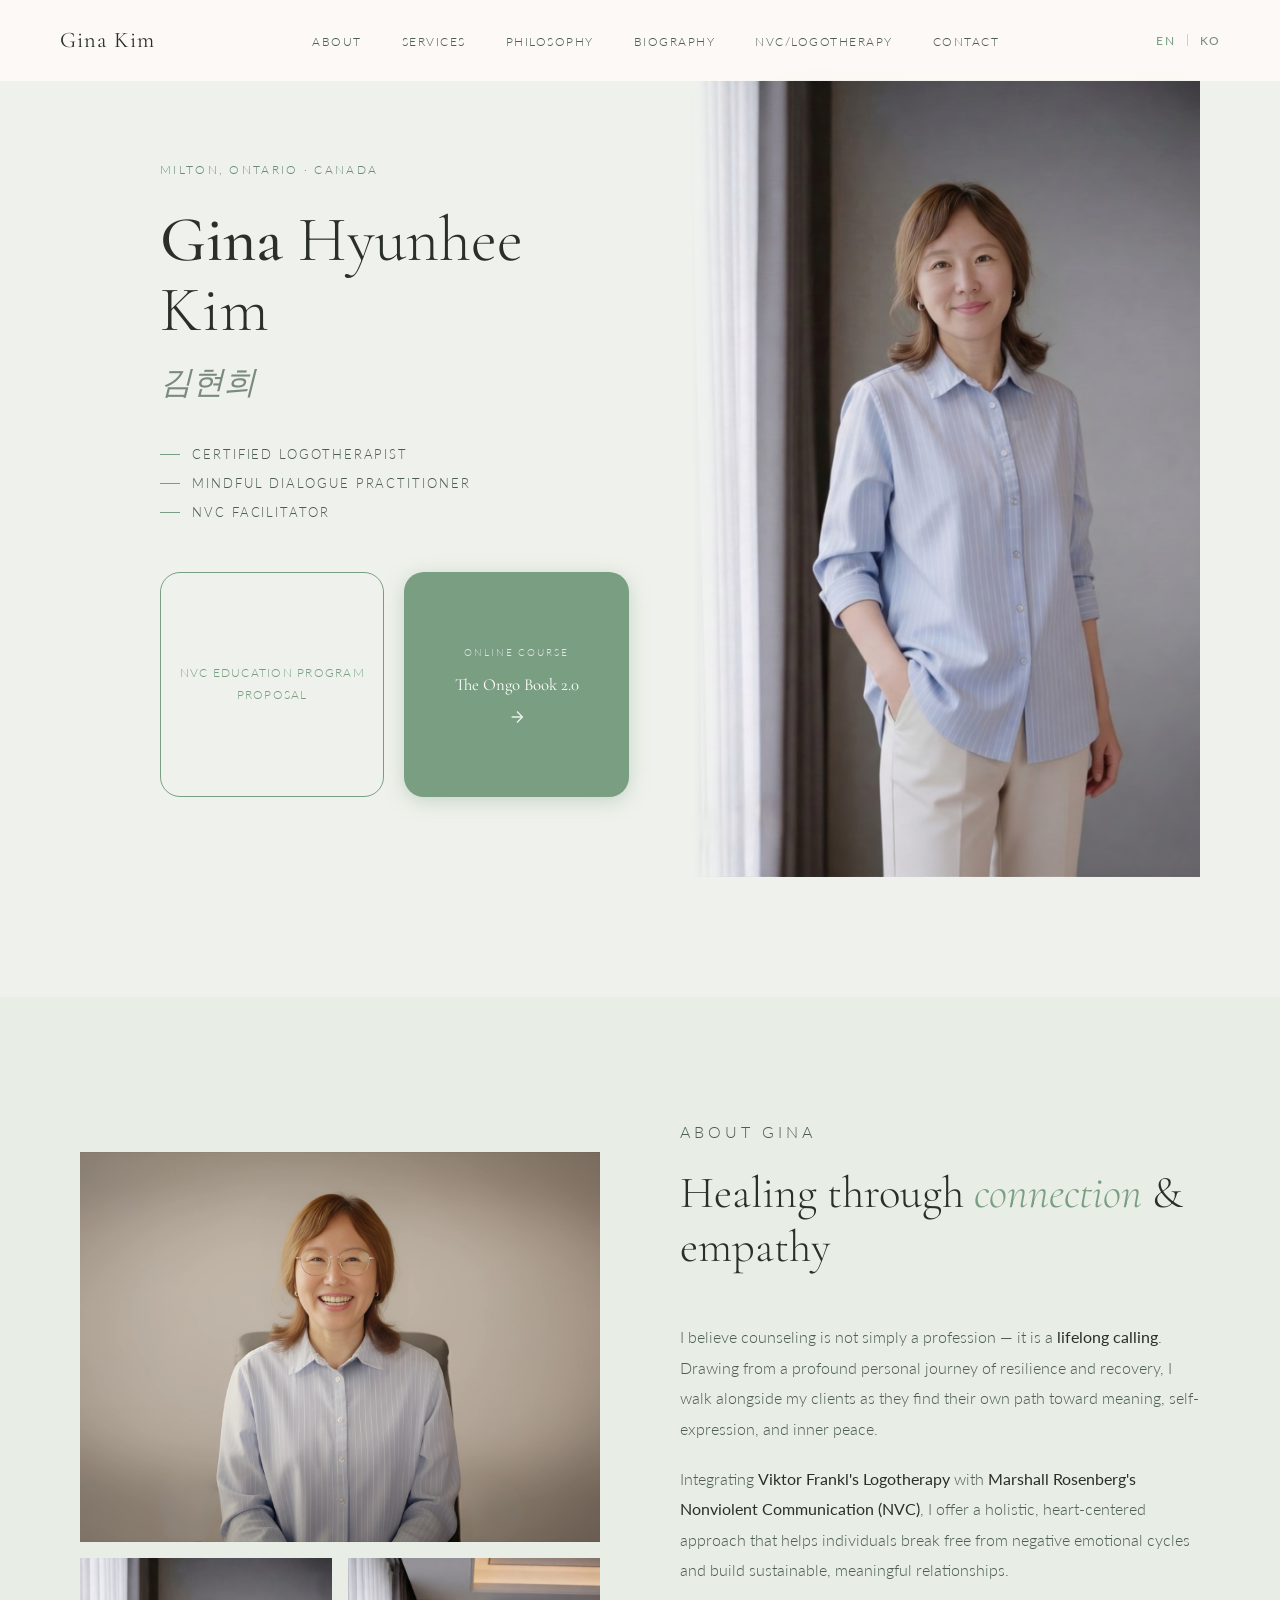
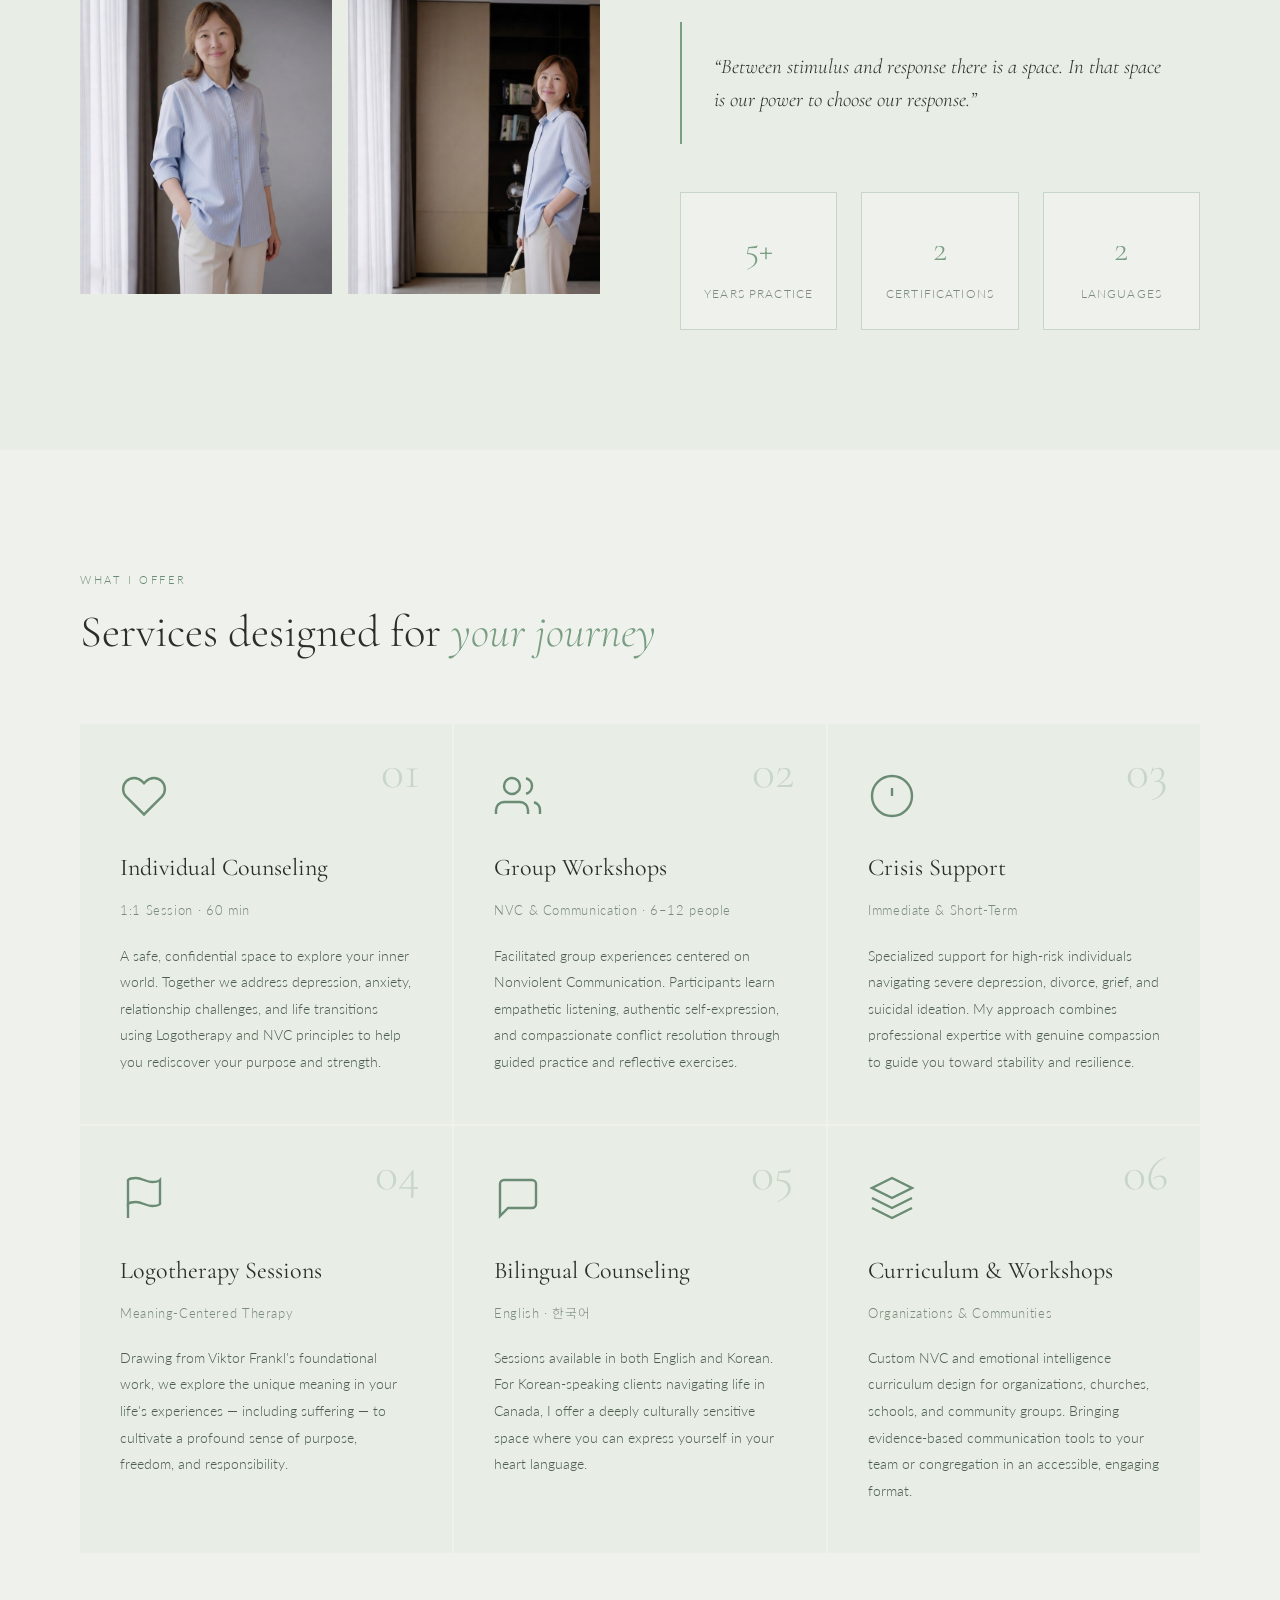
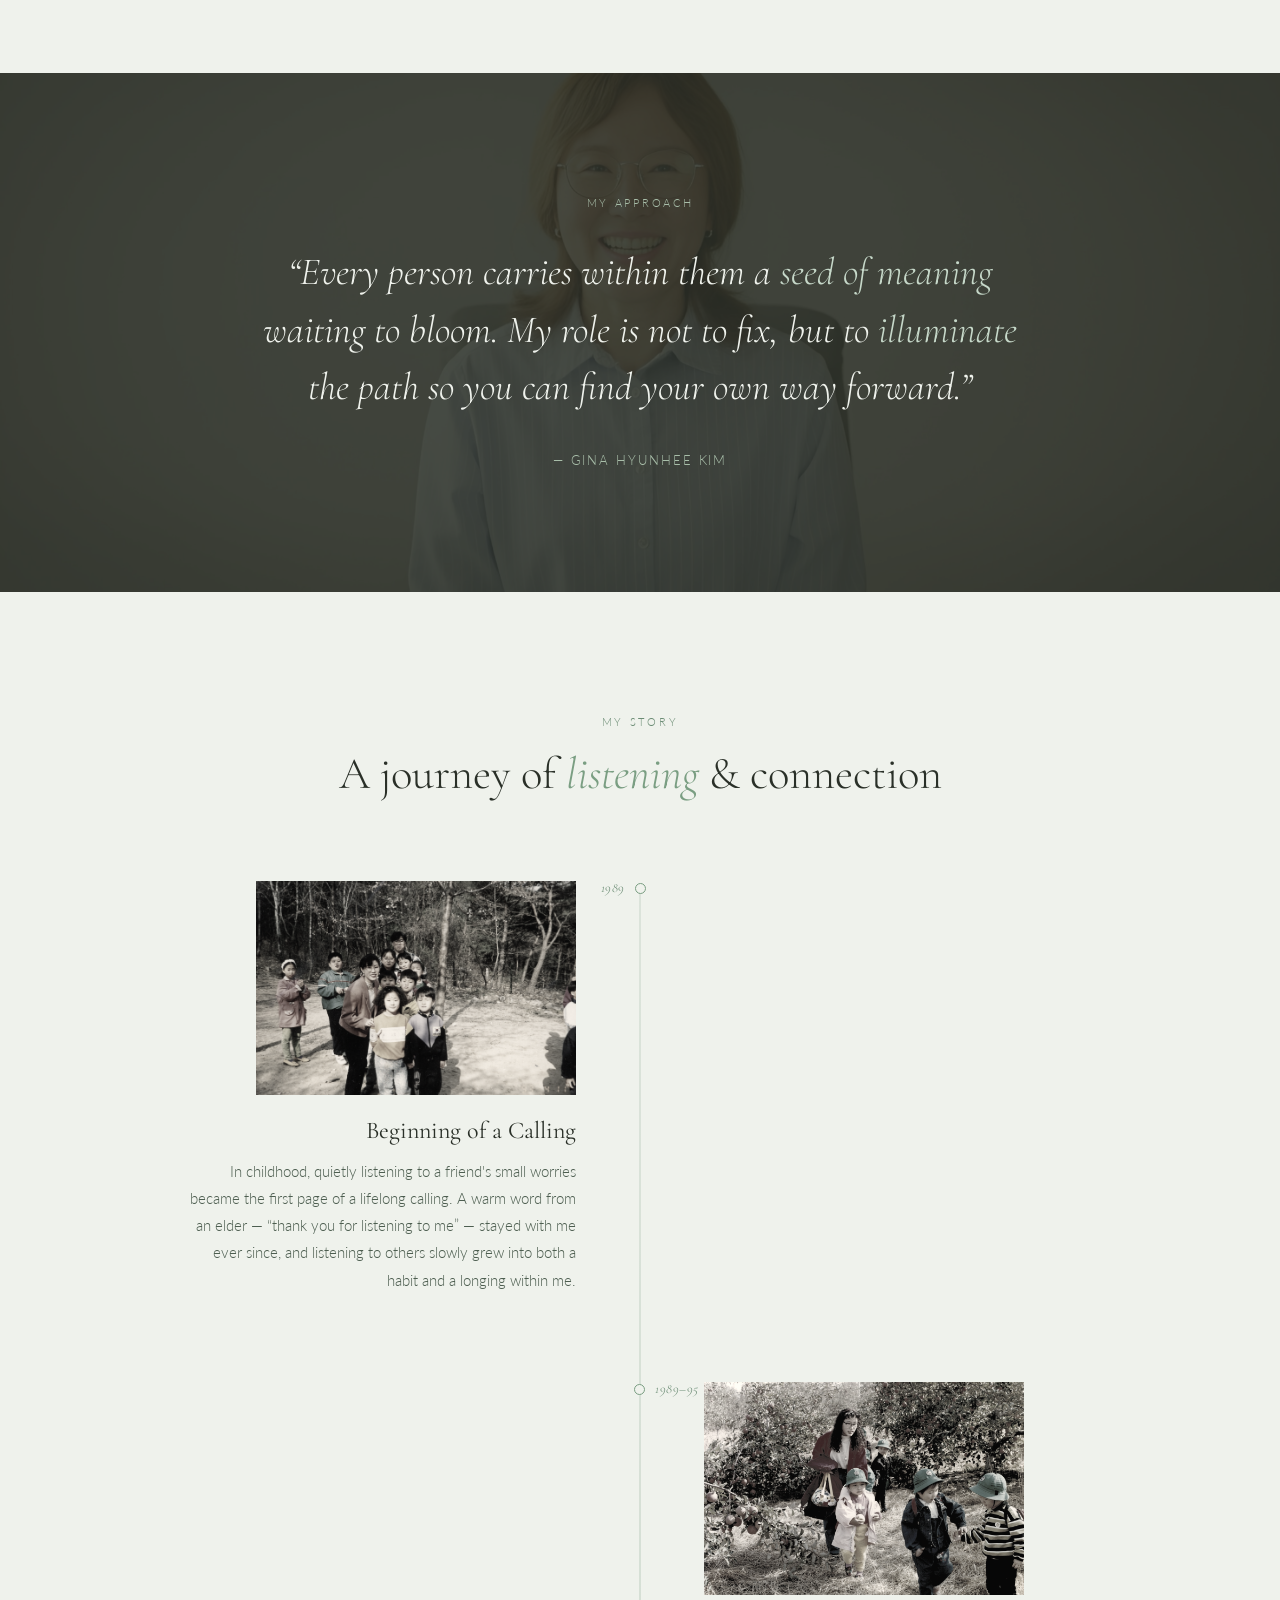
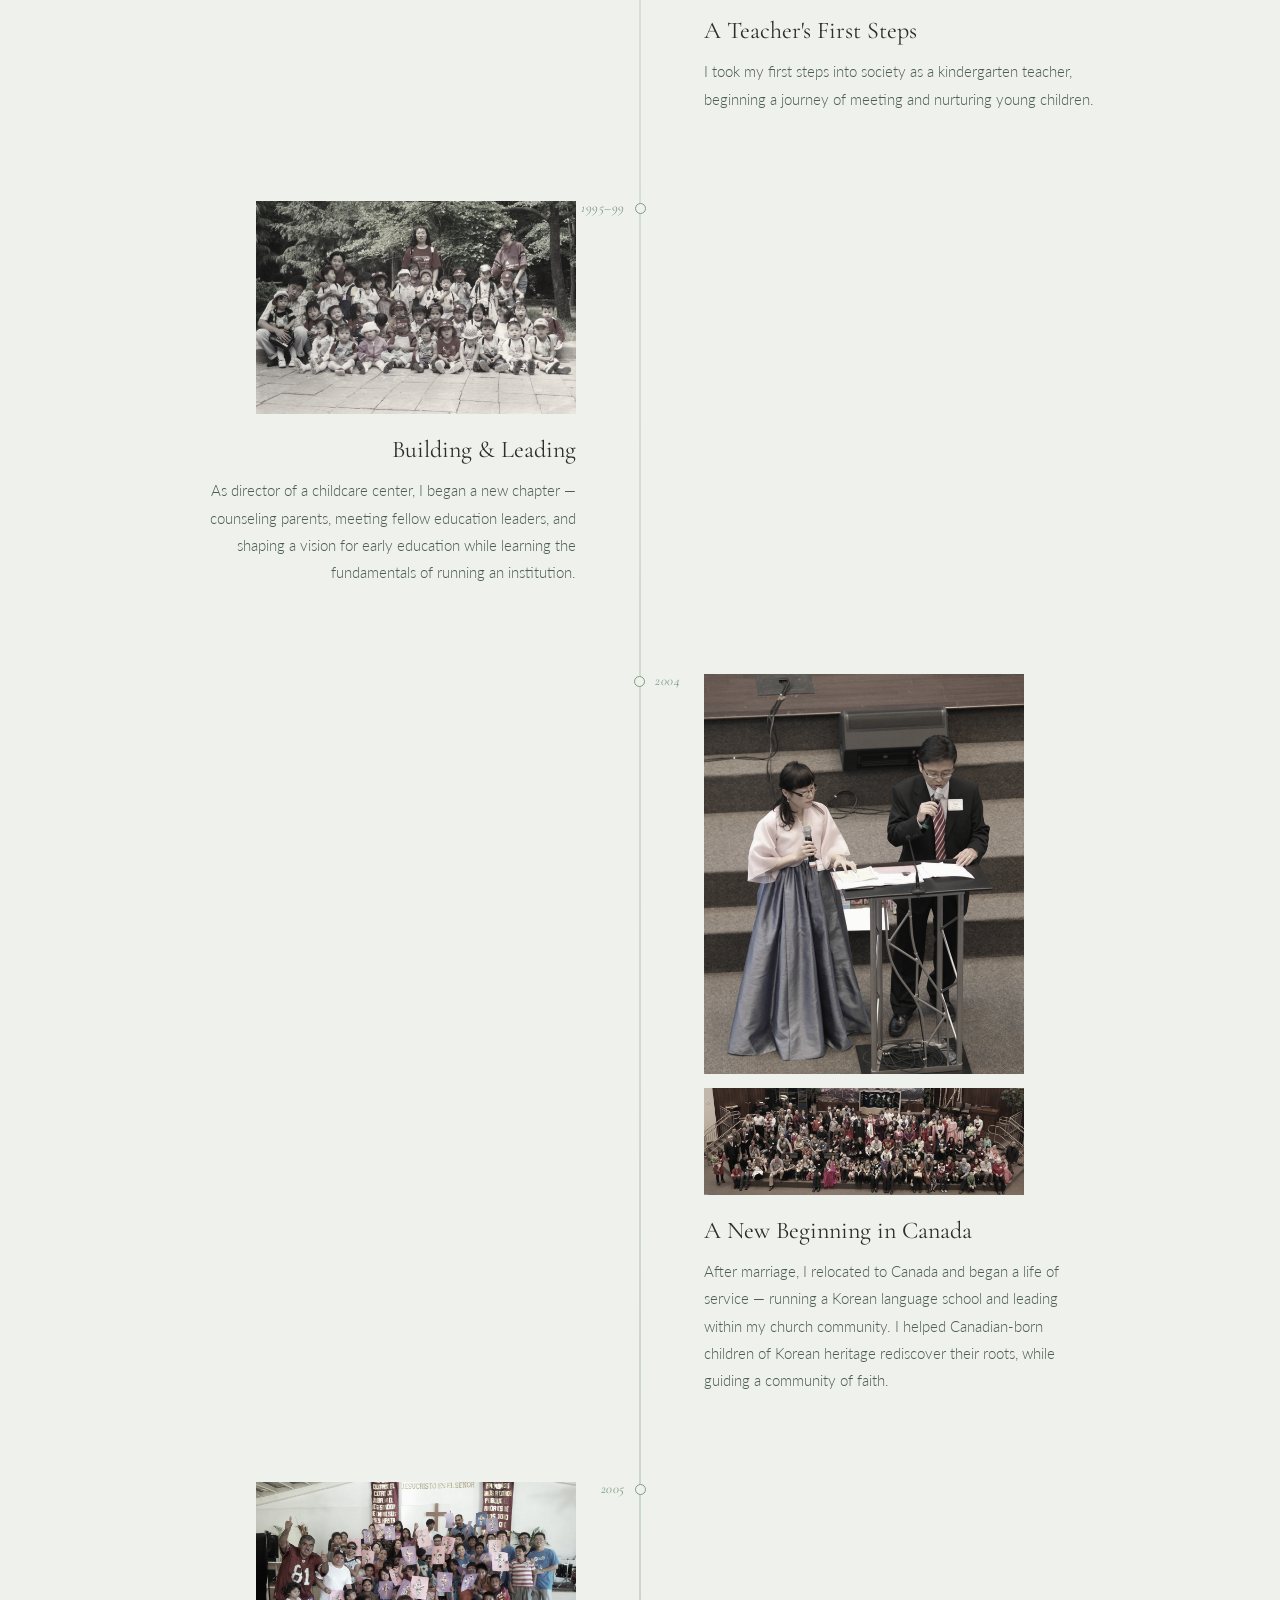
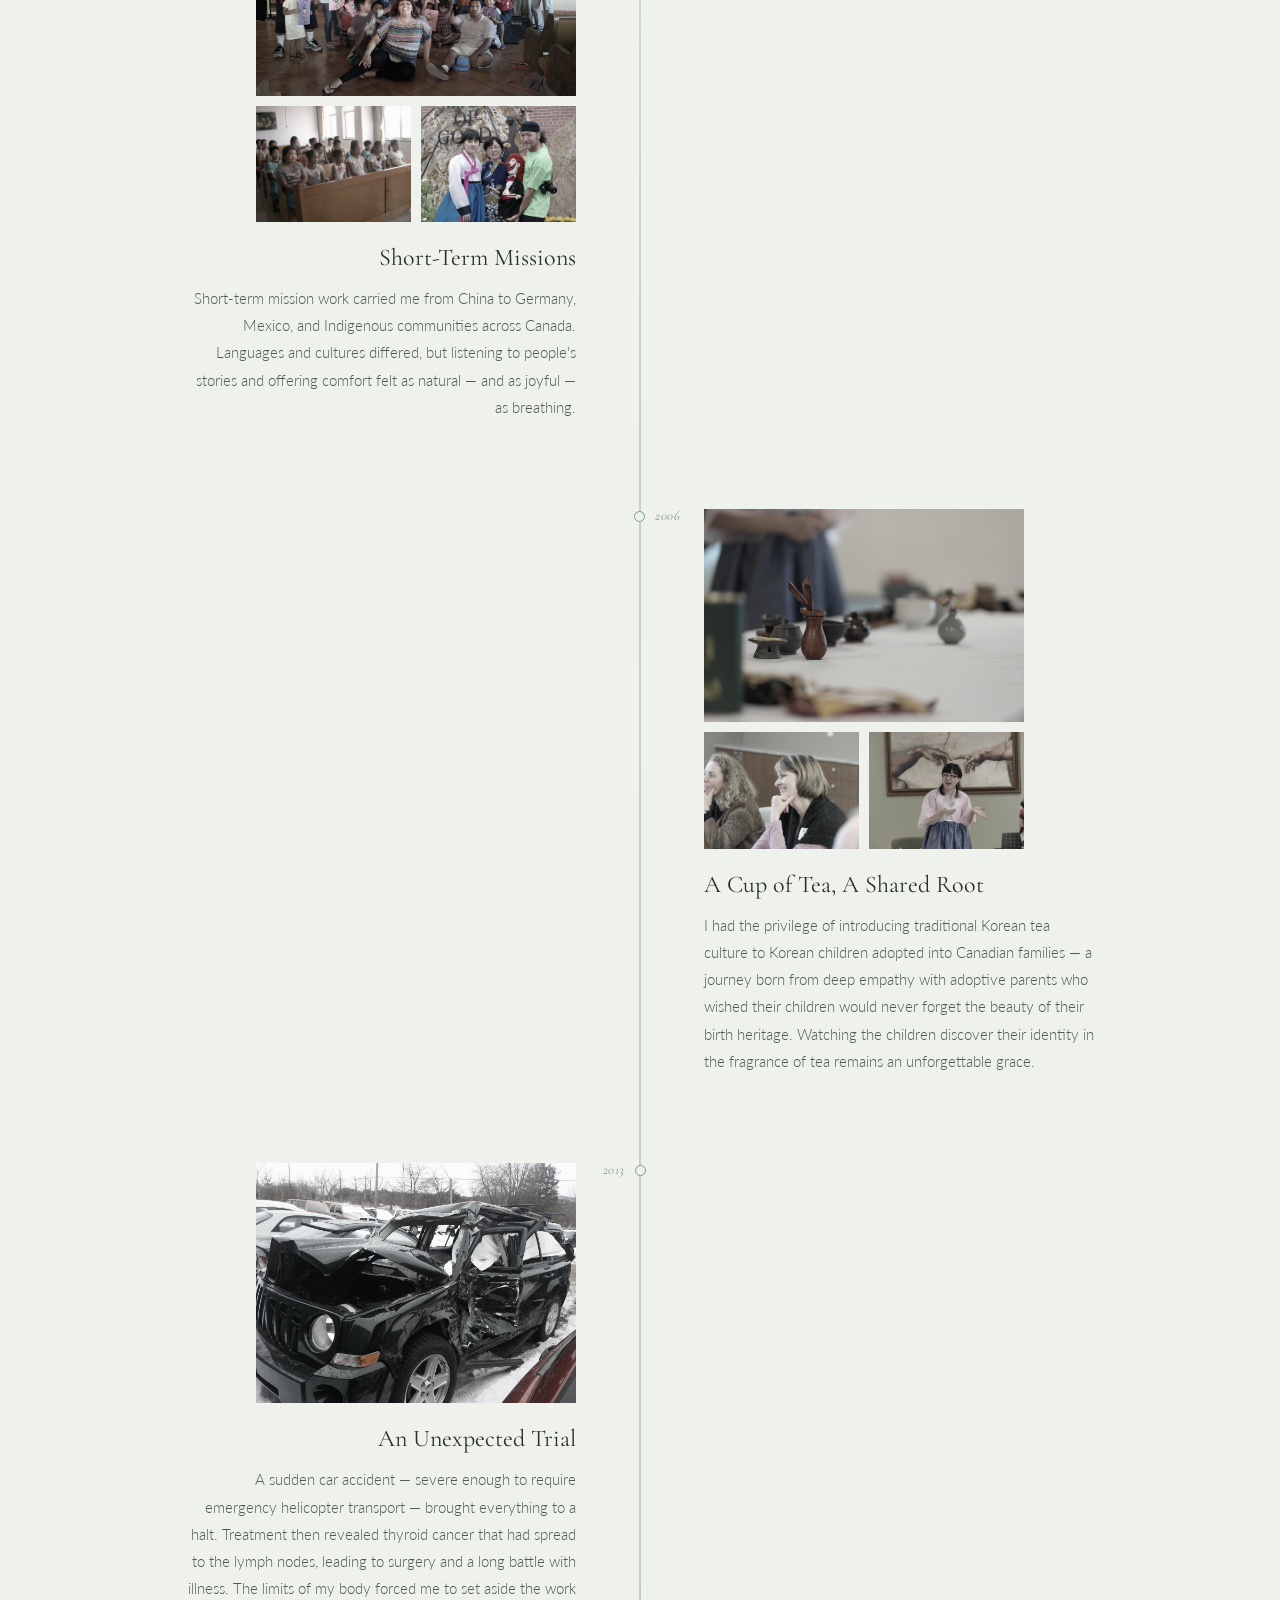
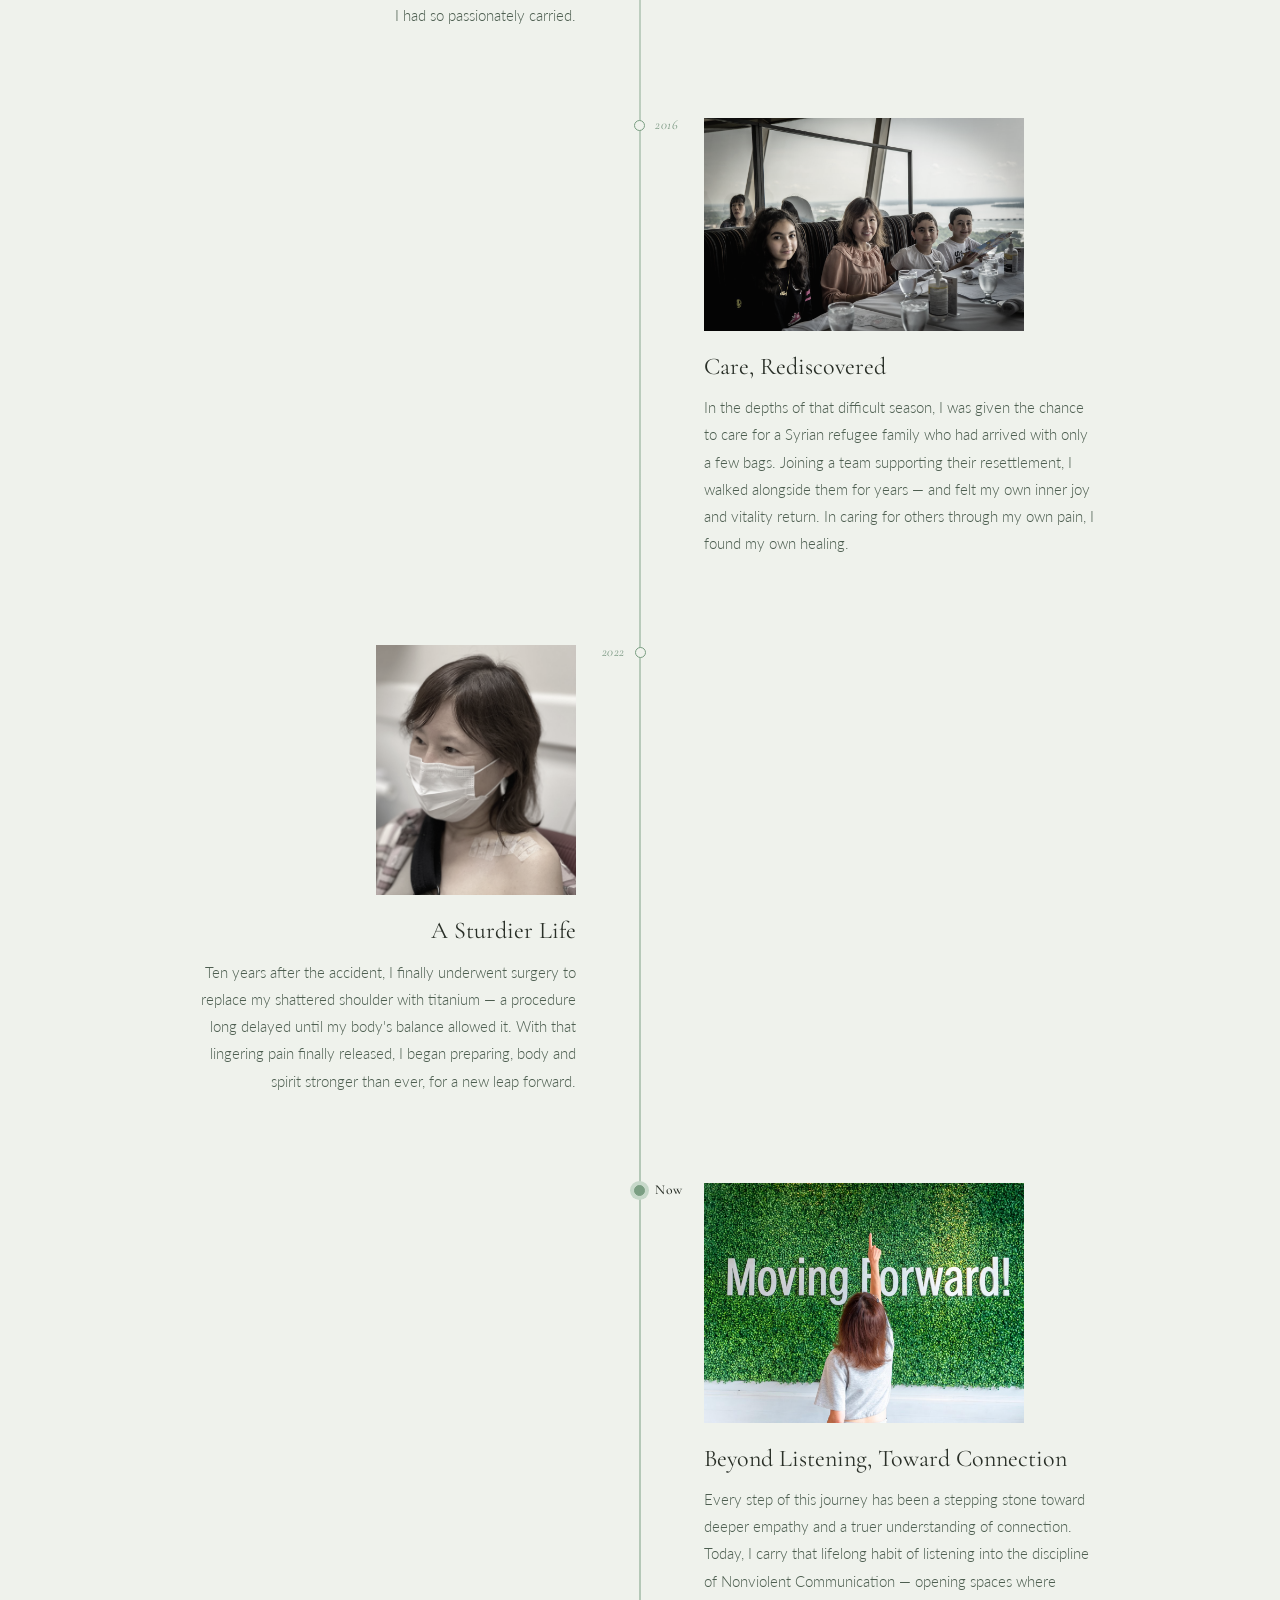
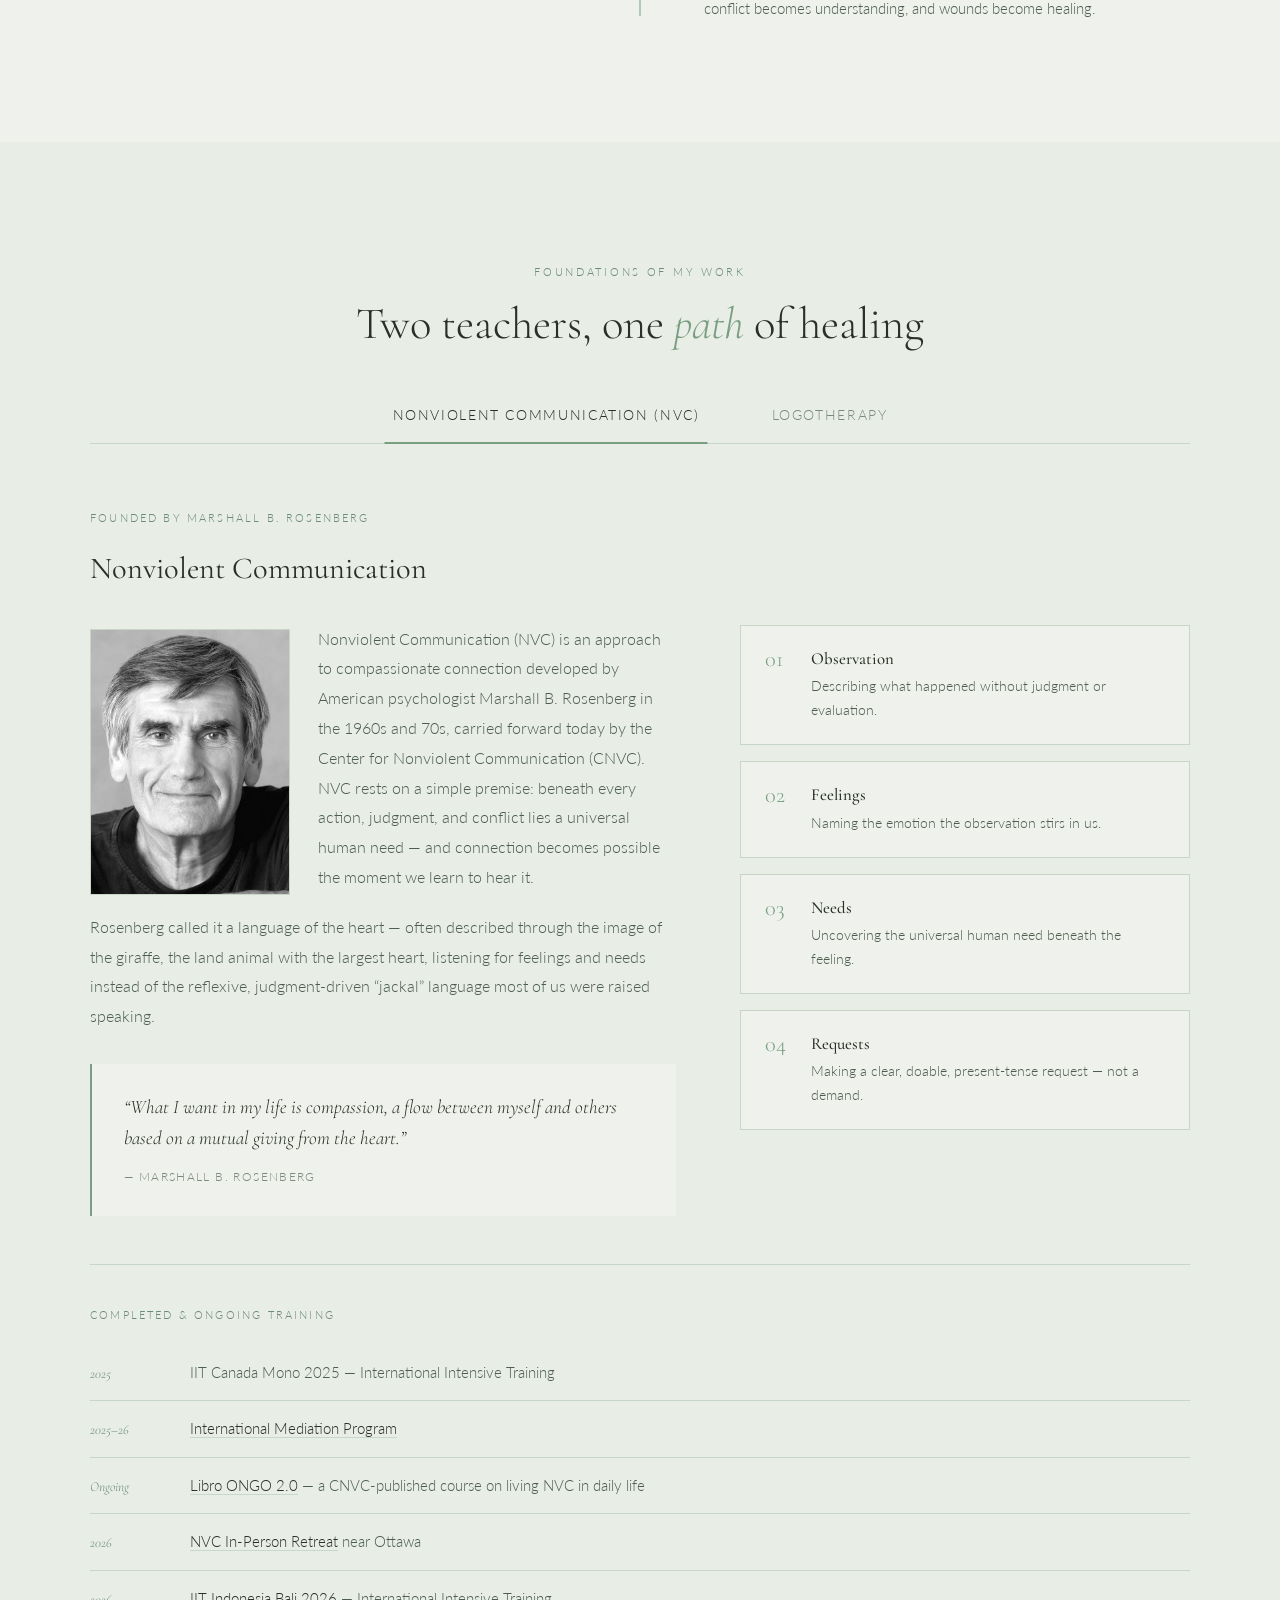
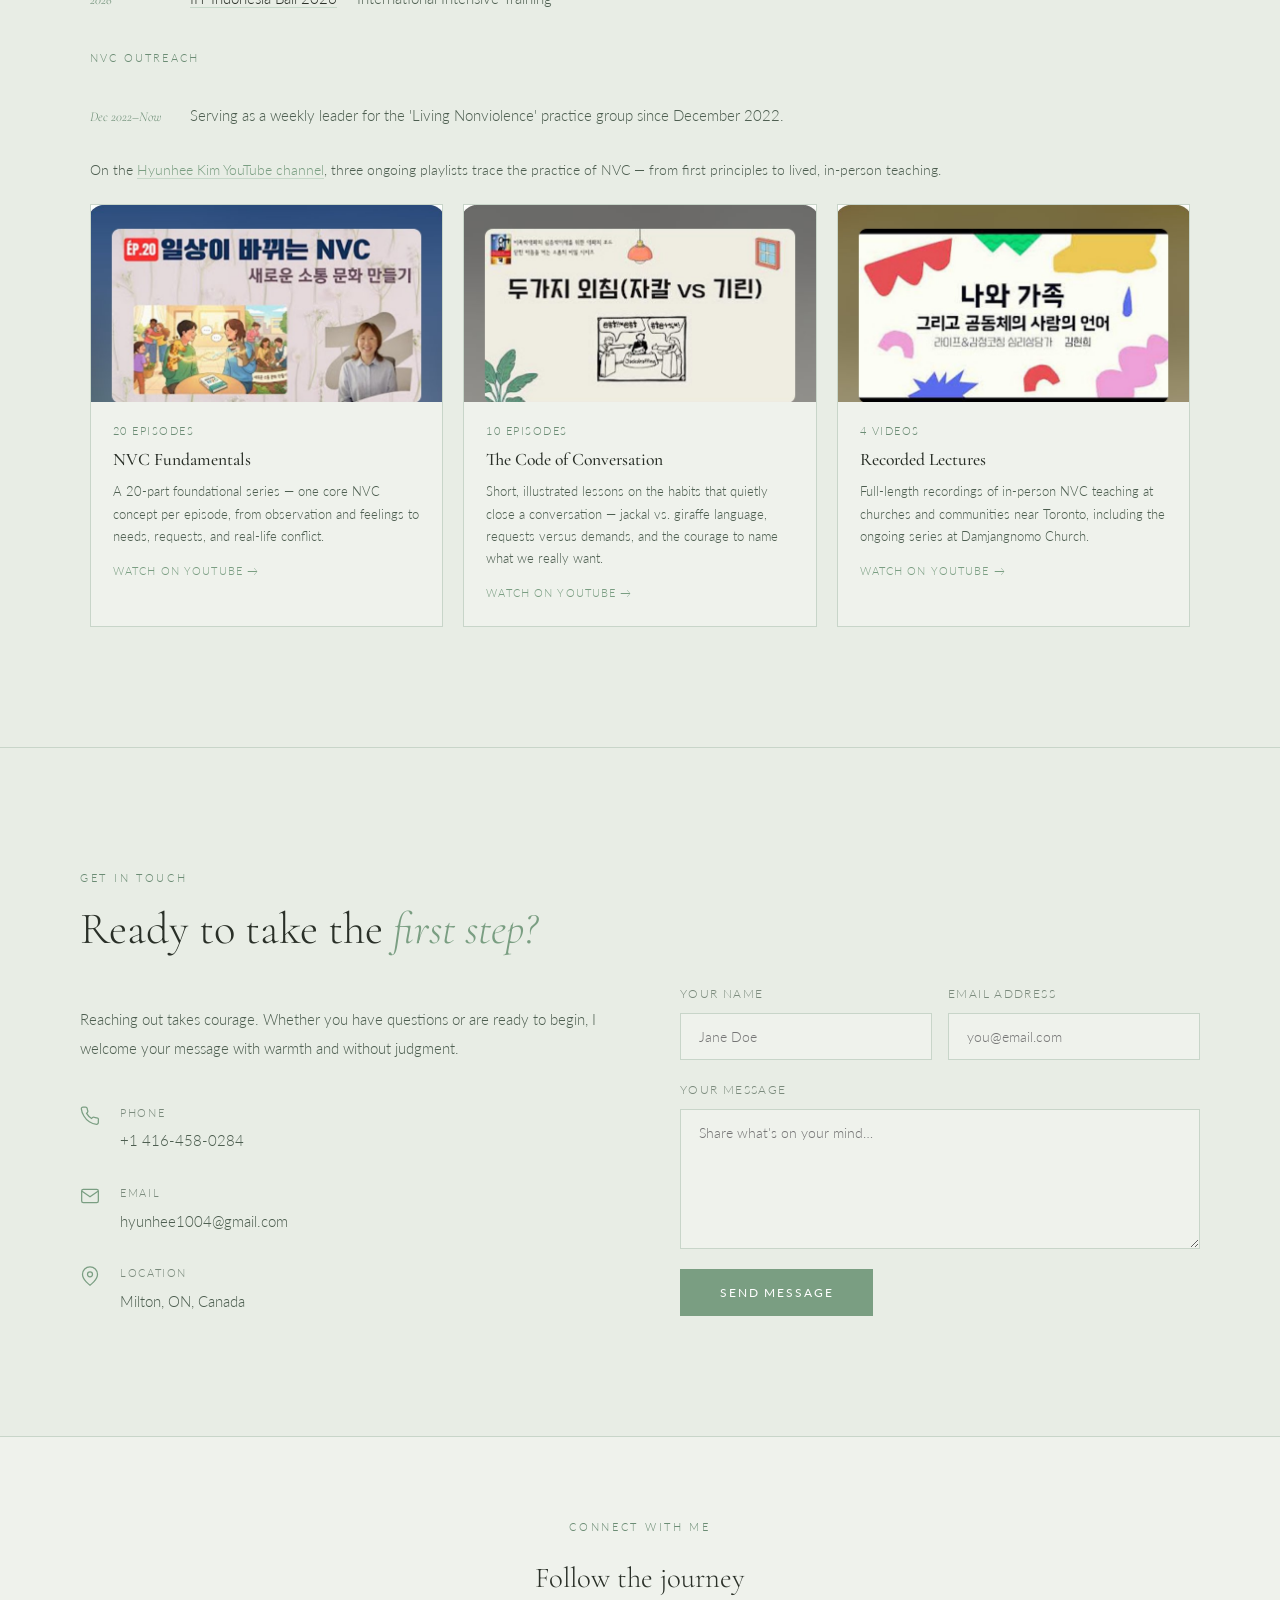
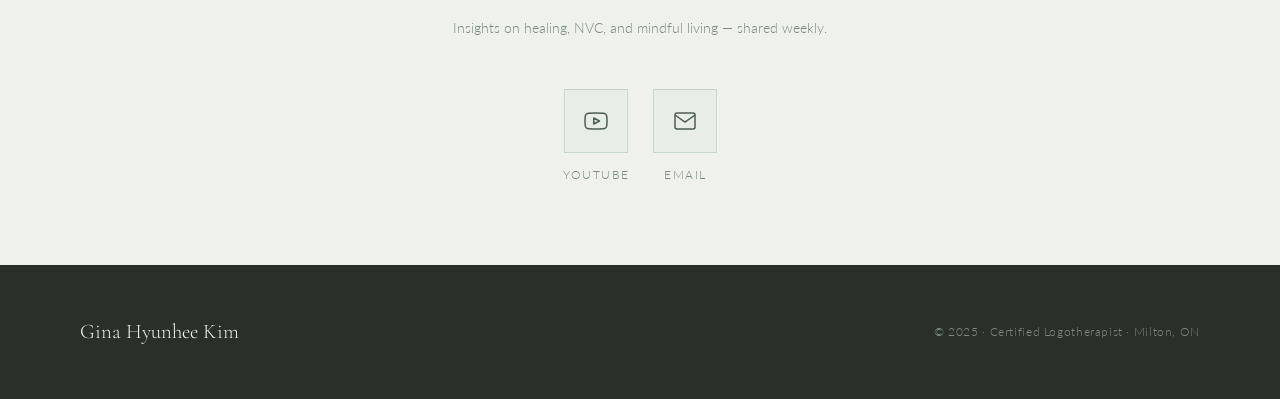
==== index.html @ 46040977 "Change button shape of first page" ====
<!DOCTYPE html>
<html lang="en">
<head>
  <meta charset="UTF-8" />
  <meta name="viewport" content="width=device-width, initial-scale=1.0" />
  <title>Gina Hyunhee Kim — Certified Logotherapist & NVC Practitioner</title>
  <meta name="description" content="Certified Logotherapist and Mindful Dialogue Practitioner based in Milton, Ontario. Specializing in NVC, Logotherapy, and compassionate counseling." />
  <link rel="stylesheet" href="css/style.css" />
</head>
<body>

  <!-- NAV -->
  <nav id="navbar">
    <a href="#hero" class="nav-logo">Gina Kim</a>
    <ul class="nav-links">
      <li><a href="#about" data-en="About" data-ko="소개">About</a></li>
      <li><a href="#services" data-en="Services" data-ko="서비스">Services</a></li>
      <li><a href="#philosophy" data-en="Philosophy" data-ko="상담철학">Philosophy</a></li>
      <li><a href="#biography" data-en="Biography" data-ko="이야기">Biography</a></li>
      <li><a href="#foundations" data-en="NVC/Logotherapy" data-ko="비폭력대화/의미치료">NVC/Logotherapy</a></li>
      <li><a href="#contact" data-en="Contact" data-ko="연락처">Contact</a></li>
    </ul>
    <div class="nav-lang">
      <button class="lang-btn active" onclick="setLang('en', true)">EN</button>
      <span class="lang-divider"></span>
      <button class="lang-btn" onclick="setLang('ko', true)">KO</button>
    </div>
  </nav>

  <!-- HERO -->
  <section id="hero">
    <div class="hero-text">
      <p class="hero-eyebrow" data-en="Milton, Ontario · Canada" data-ko="캐나다 온타리오 밀턴">Milton, Ontario · Canada</p>
      <h1 class="hero-name"><span>Gina</span> Hyunhee Kim</h1>
      <p class="hero-name-ko">김현희</p>
      <div class="hero-titles">
        <span class="hero-title-item" data-en="Certified Logotherapist" data-ko="공인 로고테라피스트">Certified Logotherapist</span>
        <span class="hero-title-item" data-en="Mindful Dialogue Practitioner" data-ko="마음챙김 대화 전문가">Mindful Dialogue Practitioner</span>
        <span class="hero-title-item" data-en="NVC Facilitator" data-ko="비폭력 대화(NVC) 퍼실리테이터">NVC Facilitator</span>
      </div>
      <div class="hero-cta-row">
        <a href="docs/NVC-Education-Program-Proposal-Eng.pdf" data-href-en="docs/NVC-Education-Program-Proposal-Eng.pdf" data-href-ko="docs/NVC-Education-Program-Proposal-Kor.pdf" target="_blank" class="hero-cta" data-en="NVC Education Program Proposal" data-ko="NVC 교육 프로그램 제안서">NVC Education Program Proposal</a>

        <a href="ongo-course.html" target="_blank" class="ongo-btn">
          <span class="ongo-btn-label" data-en="Online Course" data-ko="온라인 강좌">Online Course</span>
          <span class="ongo-btn-title">The Ongo Book 2.0</span>
          <svg viewBox="0 0 20 20" fill="none" stroke="currentColor" stroke-width="1.5">
            <path d="M4 10h12M10 4l6 6-6 6"/>
          </svg>
        </a>
      </div>
    </div>
    <div class="hero-image">
      <img src="images/photo-standing-1.jpg" alt="Gina Hyunhee Kim" />
      <div class="hero-image-overlay"></div>
    </div>
  </section>

  <!-- ABOUT -->
  <section id="about">
    <div class="about-inner">
      <div class="about-images">
        <div class="about-img-main">
          <img src="images/photo-wide.jpg" alt="Gina Kim — Counselor & Practitioner" />
        </div>
        <div class="about-img-secondary">
          <img src="images/photo-standing-1.jpg" alt="Gina Kim" />
        </div>
        <div class="about-img-secondary">
          <img src="images/photo-standing-2.jpg" alt="Gina Kim" />
        </div>
      </div>

      <div class="about-content">
        <p class="section-label" data-en="About Gina" data-ko="소개">About Gina</p>
        <h2 class="section-title" data-en="Healing through <em>connection</em> & empathy" data-ko="연결과 <em>공감</em>을 통한 치유">Healing through <em>connection</em> & empathy</h2>

        <p data-en="I believe counseling is not simply a profession — it is a <strong>lifelong calling</strong>. Drawing from a profound personal journey of resilience and recovery, I walk alongside my clients as they find their own path toward meaning, self-expression, and inner peace." data-ko="저는 상담이 단순한 직업이 아니라 <strong>평생의 소명</strong>이라고 믿습니다. 저 자신의 회복과 성장의 여정에서 얻은 깊은 통찰을 바탕으로, 내담자들이 의미 있는 삶과 내면의 평화를 향해 나아가는 길을 함께 걷고 있습니다.">
          I believe counseling is not simply a profession — it is a <strong>lifelong calling</strong>. Drawing from a profound personal journey of resilience and recovery, I walk alongside my clients as they find their own path toward meaning, self-expression, and inner peace.
        </p>

        <p data-en="Integrating <strong>Viktor Frankl's Logotherapy</strong> with <strong>Marshall Rosenberg's Nonviolent Communication (NVC)</strong>, I offer a holistic, heart-centered approach that helps individuals break free from negative emotional cycles and build sustainable, meaningful relationships." data-ko="<strong>빅터 프랭클의 로고테라피</strong>와 <strong>마샬 로젠버그의 비폭력 대화(NVC)</strong>를 통합하여, 부정적인 감정의 순환에서 벗어나 지속 가능하고 의미 있는 관계를 구축할 수 있도록 전인적이고 따뜻한 접근 방식을 제공합니다.">
          Integrating <strong>Viktor Frankl's Logotherapy</strong> with <strong>Marshall Rosenberg's Nonviolent Communication (NVC)</strong>, I offer a holistic, heart-centered approach that helps individuals break free from negative emotional cycles and build sustainable, meaningful relationships.
        </p>

        <div class="about-quote">
          <p data-en="&ldquo;Between stimulus and response there is a space. In that space is our power to choose our response.&rdquo;" data-ko="&ldquo;자극과 반응 사이에는 공간이 있습니다. 그 공간 안에 우리의 선택의 힘이 있습니다.&rdquo;">&ldquo;Between stimulus and response there is a space. In that space is our power to choose our response.&rdquo;</p>
        </div>

        <div class="about-stats">
          <div class="stat-item">
            <span class="stat-number">5+</span>
            <span class="stat-label" data-en="Years Practice" data-ko="상담 경력">Years Practice</span>
          </div>
          <div class="stat-item">
            <span class="stat-number">2</span>
            <span class="stat-label" data-en="Certifications" data-ko="자격증">Certifications</span>
          </div>
          <div class="stat-item">
            <span class="stat-number">2</span>
            <span class="stat-label" data-en="Languages" data-ko="언어">Languages</span>
          </div>
        </div>
      </div>
    </div>
  </section>

  <!-- SERVICES -->
  <section id="services">
    <div class="services-header">
      <p class="section-label" data-en="What I Offer" data-ko="서비스 안내">What I Offer</p>
      <h2 class="section-title" data-en="Services designed for <em>your journey</em>" data-ko="당신의 여정을 위한 <em>맞춤 서비스</em>">Services designed for <em>your journey</em></h2>
    </div>

    <div class="services-grid">

      <div class="service-card">
        <span class="service-number">01</span>
        <svg class="service-icon" viewBox="0 0 24 24" fill="none" stroke="currentColor" stroke-width="1.2">
          <path d="M20.84 4.61a5.5 5.5 0 0 0-7.78 0L12 5.67l-1.06-1.06a5.5 5.5 0 0 0-7.78 7.78l1.06 1.06L12 21.23l7.78-7.78 1.06-1.06a5.5 5.5 0 0 0 0-7.78z"/>
        </svg>
        <h3 class="service-title" data-en="Individual Counseling" data-ko="개인 상담">Individual Counseling</h3>
        <span class="service-title-ko" data-en="1:1 Session · 60 min" data-ko="1:1 세션 · 60분">1:1 Session · 60 min</span>
        <p class="service-desc" data-en="A safe, confidential space to explore your inner world. Together we address depression, anxiety, relationship challenges, and life transitions using Logotherapy and NVC principles to help you rediscover your purpose and strength." data-ko="내면의 세계를 탐색하는 안전하고 비밀스러운 공간입니다. 로고테라피와 NVC 원칙을 활용하여 우울, 불안, 관계 문제, 삶의 전환점 등을 함께 다루며 당신 안의 목적과 힘을 되찾도록 돕습니다.">
          A safe, confidential space to explore your inner world. Together we address depression, anxiety, relationship challenges, and life transitions using Logotherapy and NVC principles to help you rediscover your purpose and strength.
        </p>
      </div>

      <div class="service-card">
        <span class="service-number">02</span>
        <svg class="service-icon" viewBox="0 0 24 24" fill="none" stroke="currentColor" stroke-width="1.2">
          <path d="M17 21v-2a4 4 0 0 0-4-4H5a4 4 0 0 0-4 4v2"/>
          <circle cx="9" cy="7" r="4"/>
          <path d="M23 21v-2a4 4 0 0 0-3-3.87"/>
          <path d="M16 3.13a4 4 0 0 1 0 7.75"/>
        </svg>
        <h3 class="service-title" data-en="Group Workshops" data-ko="그룹 워크샵">Group Workshops</h3>
        <span class="service-title-ko" data-en="NVC & Communication · 6–12 people" data-ko="NVC & 소통 · 6–12명">NVC & Communication · 6–12 people</span>
        <p class="service-desc" data-en="Facilitated group experiences centered on Nonviolent Communication. Participants learn empathetic listening, authentic self-expression, and compassionate conflict resolution through guided practice and reflective exercises." data-ko="비폭력 대화를 중심으로 한 그룹 경험입니다. 참가자들은 공감적 경청, 진실한 자기 표현, 그리고 연민 어린 갈등 해결법을 안내된 실습과 성찰 활동을 통해 배웁니다.">
          Facilitated group experiences centered on Nonviolent Communication. Participants learn empathetic listening, authentic self-expression, and compassionate conflict resolution through guided practice and reflective exercises.
        </p>
      </div>

      <div class="service-card">
        <span class="service-number">03</span>
        <svg class="service-icon" viewBox="0 0 24 24" fill="none" stroke="currentColor" stroke-width="1.2">
          <circle cx="12" cy="12" r="10"/>
          <line x1="12" y1="8" x2="12" y2="12"/>
          <line x1="12" y1="16" x2="12.01" y2="16"/>
        </svg>
        <h3 class="service-title" data-en="Crisis Support" data-ko="위기 개입 지원">Crisis Support</h3>
        <span class="service-title-ko" data-en="Immediate & Short-Term" data-ko="즉각적 · 단기 지원">Immediate & Short-Term</span>
        <p class="service-desc" data-en="Specialized support for high-risk individuals navigating severe depression, divorce, grief, and suicidal ideation. My approach combines professional expertise with genuine compassion to guide you toward stability and resilience." data-ko="심각한 우울, 이혼, 애도, 자살 충동 등 고위험 상황에 처한 분들을 위한 전문 지원입니다. 전문적 역량과 진정한 공감을 결합하여 안정과 회복력을 향해 나아갈 수 있도록 돕습니다.">
          Specialized support for high-risk individuals navigating severe depression, divorce, grief, and suicidal ideation. My approach combines professional expertise with genuine compassion to guide you toward stability and resilience.
        </p>
      </div>

      <div class="service-card">
        <span class="service-number">04</span>
        <svg class="service-icon" viewBox="0 0 24 24" fill="none" stroke="currentColor" stroke-width="1.2">
          <path d="M4 15s1-1 4-1 5 2 8 2 4-1 4-1V3s-1 1-4 1-5-2-8-2-4 1-4 1z"/>
          <line x1="4" y1="22" x2="4" y2="15"/>
        </svg>
        <h3 class="service-title" data-en="Logotherapy Sessions" data-ko="로고테라피 세션">Logotherapy Sessions</h3>
        <span class="service-title-ko" data-en="Meaning-Centered Therapy" data-ko="의미 중심 치료">Meaning-Centered Therapy</span>
        <p class="service-desc" data-en="Drawing from Viktor Frankl's foundational work, we explore the unique meaning in your life's experiences — including suffering — to cultivate a profound sense of purpose, freedom, and responsibility." data-ko="빅터 프랭클의 근본적인 연구를 바탕으로, 고통을 포함한 삶의 경험 속에서 고유한 의미를 발견하여 깊은 목적 의식, 자유, 그리고 책임감을 키워나갑니다.">
          Drawing from Viktor Frankl's foundational work, we explore the unique meaning in your life's experiences — including suffering — to cultivate a profound sense of purpose, freedom, and responsibility.
        </p>
      </div>

      <div class="service-card">
        <span class="service-number">05</span>
        <svg class="service-icon" viewBox="0 0 24 24" fill="none" stroke="currentColor" stroke-width="1.2">
          <path d="M21 15a2 2 0 0 1-2 2H7l-4 4V5a2 2 0 0 1 2-2h14a2 2 0 0 1 2 2z"/>
        </svg>
        <h3 class="service-title" data-en="Bilingual Counseling" data-ko="이중 언어 상담">Bilingual Counseling</h3>
        <span class="service-title-ko" data-en="English · 한국어" data-ko="영어 · 한국어">English · 한국어</span>
        <p class="service-desc" data-en="Sessions available in both English and Korean. For Korean-speaking clients navigating life in Canada, I offer a deeply culturally sensitive space where you can express yourself in your heart language." data-ko="영어와 한국어 모두로 세션을 진행합니다. 캐나다에서 생활하는 한국어 사용 내담자들을 위해 모국어로 자신을 표현할 수 있는 깊은 문화적 감수성의 공간을 제공합니다.">
          Sessions available in both English and Korean. For Korean-speaking clients navigating life in Canada, I offer a deeply culturally sensitive space where you can express yourself in your heart language.
        </p>
      </div>

      <div class="service-card">
        <span class="service-number">06</span>
        <svg class="service-icon" viewBox="0 0 24 24" fill="none" stroke="currentColor" stroke-width="1.2">
          <path d="M12 2L2 7l10 5 10-5-10-5z"/>
          <path d="M2 17l10 5 10-5"/>
          <path d="M2 12l10 5 10-5"/>
        </svg>
        <h3 class="service-title" data-en="Curriculum & Workshops" data-ko="커리큘럼 & 교육">Curriculum & Workshops</h3>
        <span class="service-title-ko" data-en="Organizations & Communities" data-ko="기관 및 커뮤니티">Organizations & Communities</span>
        <p class="service-desc" data-en="Custom NVC and emotional intelligence curriculum design for organizations, churches, schools, and community groups. Bringing evidence-based communication tools to your team or congregation in an accessible, engaging format." data-ko="기관, 교회, 학교, 커뮤니티 그룹을 위한 맞춤형 NVC 및 감성 지능 커리큘럼 설계. 근거 기반의 소통 도구를 귀 기관이나 회중에게 접근하기 쉽고 참여적인 형식으로 전달합니다.">
          Custom NVC and emotional intelligence curriculum design for organizations, churches, schools, and community groups. Bringing evidence-based communication tools to your team or congregation in an accessible, engaging format.
        </p>
      </div>

    </div>
  </section>

  <!-- PHILOSOPHY -->
  <section id="philosophy">
    <div class="philosophy-inner">
      <p class="section-label" data-en="My Approach" data-ko="상담 철학">My Approach</p>
      <blockquote class="philosophy-quote" data-en="&ldquo;Every person carries within them a <em>seed of meaning</em> waiting to bloom. My role is not to fix, but to <em>illuminate</em> the path so you can find your own way forward.&rdquo;" data-ko="&ldquo;모든 사람 안에는 피어나기를 기다리는 <em>의미의 씨앗</em>이 있습니다. 제 역할은 고치는 것이 아니라, 당신이 스스로 앞으로 나아갈 수 있도록 <em>길을 밝히는</em> 것입니다.&rdquo;">
        &ldquo;Every person carries within them a <em>seed of meaning</em> waiting to bloom. My role is not to fix, but to <em>illuminate</em> the path so you can find your own way forward.&rdquo;
      </blockquote>
      <p class="philosophy-attr">— Gina Hyunhee Kim</p>
    </div>
  </section>

  <!-- BIOGRAPHY -->
  <section id="biography">
    <div class="biography-header">
      <p class="section-label" data-en="My Story" data-ko="나의 이야기">My Story</p>
      <h2 class="section-title" data-en="A journey of <em>listening</em> & connection" data-ko="경청과 <em>연결</em>의 여정">A journey of <em>listening</em> & connection</h2>
    </div>

    <div class="timeline">

      <div class="timeline-item">
        <div class="timeline-marker"><span class="timeline-year">1989</span></div>
        <div class="timeline-card">
          <div class="timeline-photo size-wide tone-distant">
            <img src="images/photo-biography-1989.jpg" alt="Gina Kim with kindergarten students, 1993" />
          </div>
          <h3 class="timeline-title" data-en="Beginning of a Calling" data-ko="시작, 그 따스한 이끌림">Beginning of a Calling</h3>
          <p data-en="In childhood, quietly listening to a friend's small worries became the first page of a lifelong calling. A warm word from an elder — &ldquo;thank you for listening to me&rdquo; — stayed with me ever since, and listening to others slowly grew into both a habit and a longing within me." data-ko="어린 시절, 친구들의 작은 고민을 가만히 들어주던 순간들이 상담 인생의 첫 페이지가 되었습니다. &ldquo;내 말을 들어줘서 고맙다&rdquo;던 한 어른의 따뜻한 말 한마디가 마음 깊이 새겨졌고, 타인의 이야기에 귀 기울이는 일은 어느새 제 안의 오랜 습관이자 갈망이 되었습니다.">
            In childhood, quietly listening to a friend's small worries became the first page of a lifelong calling. A warm word from an elder — &ldquo;thank you for listening to me&rdquo; — stayed with me ever since, and listening to others slowly grew into both a habit and a longing within me.
          </p>
        </div>
      </div>

      <div class="timeline-item">
        <div class="timeline-marker"><span class="timeline-year">1989–95</span></div>
        <div class="timeline-card">
          <div class="timeline-photo size-wide tone-distant">
            <img src="images/photo-biography-teacher.jpg" alt="Gina Kim with kindergarten students on an apple orchard field trip" />
          </div>
          <h3 class="timeline-title" data-en="A Teacher's First Steps" data-ko="유치원 교사, 아이들과의 만남">A Teacher's First Steps</h3>
          <p data-en="I took my first steps into society as a kindergarten teacher, beginning a journey of meeting and nurturing young children." data-ko="유치원 교사로 사회에 첫 발을 내딛으며 아이들과의 만남을 시작했습니다.">
            I took my first steps into society as a kindergarten teacher, beginning a journey of meeting and nurturing young children.
          </p>
        </div>
      </div>

      <div class="timeline-item">
        <div class="timeline-marker"><span class="timeline-year">1995–99</span></div>
        <div class="timeline-card">
          <div class="timeline-photo size-wide tone-distant">
            <img src="images/photo-biography-daycare.jpg" alt="Gina Kim with daycare staff and children" />
          </div>
          <h3 class="timeline-title" data-en="Building & Leading" data-ko="어린이집 운영">Building & Leading</h3>
          <p data-en="As director of a childcare center, I began a new chapter — counseling parents, meeting fellow education leaders, and shaping a vision for early education while learning the fundamentals of running an institution." data-ko="어린이집 운영자로서 새로운 커리어를 시작하며 학부모 상담과 교육기관장들과의 만남을 통해 교육에 대한 비전을 설계하고, 기관 운영에 대해 많은 것을 배워나갔습니다.">
            As director of a childcare center, I began a new chapter — counseling parents, meeting fellow education leaders, and shaping a vision for early education while learning the fundamentals of running an institution.
          </p>
        </div>
      </div>

      <div class="timeline-item">
        <div class="timeline-marker"><span class="timeline-year">2004</span></div>
        <div class="timeline-card">
          <div class="timeline-photo-group">
            <div class="timeline-photo tone-muted">
              <img src="images/photo-biography-canada-podium.jpg" alt="Gina Kim speaking at a Korean church event in Canada" />
            </div>
            <div class="timeline-photo aspect-pano tone-muted">
              <img src="images/photo-biography-canada-community.jpg" alt="Gina Kim with the Korean church community in Canada" />
            </div>
          </div>
          <h3 class="timeline-title" data-en="A New Beginning in Canada" data-ko="낯선 땅에서 피어난 소통과 연결">A New Beginning in Canada</h3>
          <p data-en="After marriage, I relocated to Canada and began a life of service — running a Korean language school and leading within my church community. I helped Canadian-born children of Korean heritage rediscover their roots, while guiding a community of faith." data-ko="결혼 후 캐나다로 삶의 터전을 옮겨, 한국학교 운영과 교회 리더로서 섬김의 삶을 시작했습니다. 캐나다에서 나고 자라 한국의 문화와 언어에 익숙하지 않은 아이들이 자신의 뿌리를 찾도록 돕고, 신앙 공동체를 이끄는 역할을 감당했습니다.">
            After marriage, I relocated to Canada and began a life of service — running a Korean language school and leading within my church community. I helped Canadian-born children of Korean heritage rediscover their roots, while guiding a community of faith.
          </p>
        </div>
      </div>

      <div class="timeline-item">
        <div class="timeline-marker"><span class="timeline-year">2005</span></div>
        <div class="timeline-card">
          <div class="timeline-photo-trio">
            <div class="timeline-photo photo-main tone-muted">
              <img src="images/photo-biography-missions-mexico.jpg" alt="Gina Kim on a short-term mission trip with a church community in Mexico" />
            </div>
            <div class="timeline-photo photo-sub tone-muted">
              <img src="images/photo-biography-missions-chapel.jpg" alt="Children gathered in a chapel during a mission trip" />
            </div>
            <div class="timeline-photo photo-sub tone-muted">
              <img src="images/photo-biography-missions-family.jpg" alt="Gina Kim with fellow missionaries" />
            </div>
          </div>
          <h3 class="timeline-title" data-en="Short-Term Missions" data-ko="단기선교">Short-Term Missions</h3>
          <p data-en="Short-term mission work carried me from China to Germany, Mexico, and Indigenous communities across Canada. Languages and cultures differed, but listening to people's stories and offering comfort felt as natural — and as joyful — as breathing." data-ko="중국, 독일, 멕시코, 그리고 캐나다 원주민 사회에 이르기까지 다양한 삶의 현장에서 단기 선교를 이어갔습니다. 언어와 문화는 달랐지만, 이야기를 듣고 함께하며 위로를 건네는 일은 숨쉬듯 자연스러운 기쁨이었습니다.">
            Short-term mission work carried me from China to Germany, Mexico, and Indigenous communities across Canada. Languages and cultures differed, but listening to people's stories and offering comfort felt as natural — and as joyful — as breathing.
          </p>
        </div>
      </div>

      <div class="timeline-item">
        <div class="timeline-marker"><span class="timeline-year">2006</span></div>
        <div class="timeline-card">
          <div class="timeline-photo-trio">
            <div class="timeline-photo photo-main tone-muted">
              <img src="images/photo-biography-tea-main.jpg" alt="A traditional Korean tea ceremony setting" />
            </div>
            <div class="timeline-photo photo-sub tone-muted">
              <img src="images/photo-biography-tea-audience.jpg" alt="Adoptive parents attending the Korean tea culture session" />
            </div>
            <div class="timeline-photo photo-sub tone-muted">
              <img src="images/photo-biography-tea-presenting.jpg" alt="Gina Kim in hanbok presenting the Korean tea ceremony" />
            </div>
          </div>
          <h3 class="timeline-title" data-en="A Cup of Tea, A Shared Root" data-ko="차 한 잔에 담아낸 뿌리와 공감">A Cup of Tea, A Shared Root</h3>
          <p data-en="I had the privilege of introducing traditional Korean tea culture to Korean children adopted into Canadian families — a journey born from deep empathy with adoptive parents who wished their children would never forget the beauty of their birth heritage. Watching the children discover their identity in the fragrance of tea remains an unforgettable grace." data-ko="캐나다 가정으로 입양된 한국인 자녀들에게 우리의 전통 차 문화를 소개하는 귀한 기회가 있었습니다. &ldquo;아이가 태어난 모국의 아름다운 뿌리를 잊지 않게 해주고 싶다&rdquo;던 양부모님들의 마음에 깊이 공감하며 시작된 동행이었습니다. 차 향기 속에서 아이들이 자신의 정체성을 찾아가던 시간은 잊지 못할 은혜였습니다.">
            I had the privilege of introducing traditional Korean tea culture to Korean children adopted into Canadian families — a journey born from deep empathy with adoptive parents who wished their children would never forget the beauty of their birth heritage. Watching the children discover their identity in the fragrance of tea remains an unforgettable grace.
          </p>
        </div>
      </div>

      <div class="timeline-item">
        <div class="timeline-marker"><span class="timeline-year">2013</span></div>
        <div class="timeline-card">
          <div class="timeline-photo size-wide aspect-4-3 tone-muted">
            <img src="images/photo-biography-accident.jpg" alt="The wrecked car from Gina Kim's 2013 accident" />
          </div>
          <h3 class="timeline-title" data-en="An Unexpected Trial" data-ko="뜻밖의 시련">An Unexpected Trial</h3>
          <p data-en="A sudden car accident — severe enough to require emergency helicopter transport — brought everything to a halt. Treatment then revealed thyroid cancer that had spread to the lymph nodes, leading to surgery and a long battle with illness. The limits of my body forced me to set aside the work I had so passionately carried." data-ko="예고 없이 찾아온 교통사고로 헬리콥터 긴급 이송을 받을 만큼 큰 부상을 입었고, 치료 중 갑상선암까지 발견되어 임파선 전이 제거 수술과 긴 투병 생활이 이어졌습니다. 육체의 한계는 그동안 열정적으로 이어오던 사역을 잠시 내려놓게 했습니다.">
            A sudden car accident — severe enough to require emergency helicopter transport — brought everything to a halt. Treatment then revealed thyroid cancer that had spread to the lymph nodes, leading to surgery and a long battle with illness. The limits of my body forced me to set aside the work I had so passionately carried.
          </p>
        </div>
      </div>

      <div class="timeline-item">
        <div class="timeline-marker"><span class="timeline-year">2016</span></div>
        <div class="timeline-card">
          <div class="timeline-photo size-wide tone-muted">
            <img src="images/photo-biography-refugee-family.jpg" alt="Gina Kim with the Syrian refugee family she supported" />
          </div>
          <h3 class="timeline-title" data-en="Care, Rediscovered" data-ko="다시 시작된 돌봄">Care, Rediscovered</h3>
          <p data-en="In the depths of that difficult season, I was given the chance to care for a Syrian refugee family who had arrived with only a few bags. Joining a team supporting their resettlement, I walked alongside them for years — and felt my own inner joy and vitality return. In caring for others through my own pain, I found my own healing." data-ko="그 깊은 터널 속에서 시리아 난민 가족을 돌볼 기회가 찾아왔습니다. 단 몇 개의 가방만 든 채 낯선 땅에 도착한 그들의 정착을 돕는 팀에 합류해 수년간 함께했고, 그 안에서 멈추었던 제 안의 기쁨과 생기가 다시 솟아오르는 것을 경험했습니다. 고통 속에서 타인을 돌보며 저 역시 치유받았습니다.">
            In the depths of that difficult season, I was given the chance to care for a Syrian refugee family who had arrived with only a few bags. Joining a team supporting their resettlement, I walked alongside them for years — and felt my own inner joy and vitality return. In caring for others through my own pain, I found my own healing.
          </p>
        </div>
      </div>

      <div class="timeline-item">
        <div class="timeline-marker"><span class="timeline-year">2022</span></div>
        <div class="timeline-card">
          <div class="timeline-photo size-md tone-muted">
            <img src="images/photo-biography-surgery.jpg" alt="Gina Kim recovering after her shoulder surgery" />
          </div>
          <h3 class="timeline-title" data-en="A Sturdier Life" data-ko="단단해진 삶">A Sturdier Life</h3>
          <p data-en="Ten years after the accident, I finally underwent surgery to replace my shattered shoulder with titanium — a procedure long delayed until my body's balance allowed it. With that lingering pain finally released, I began preparing, body and spirit stronger than ever, for a new leap forward." data-ko="교통사고로 부서졌던 어깨뼈를 10년 만에 티타늄으로 교체하는 수술을 받았습니다. 오랜 시간 미뤄왔던 수술이 마침내 가능해지며, 몸에 남아있던 통증을 비워내고 한층 단단해진 몸과 마음으로 새로운 삶의 도약을 준비하게 되었습니다.">
            Ten years after the accident, I finally underwent surgery to replace my shattered shoulder with titanium — a procedure long delayed until my body's balance allowed it. With that lingering pain finally released, I began preparing, body and spirit stronger than ever, for a new leap forward.
          </p>
        </div>
      </div>

      <div class="timeline-item">
        <div class="timeline-marker timeline-marker-now"><span class="timeline-year" data-en="Now" data-ko="현재">Now</span></div>
        <div class="timeline-card">
          <div class="timeline-photo size-wide aspect-4-3 tone-vivid">
            <img src="images/photo-biography-moving-forward.jpg" alt="Moving forward — a symbol of Gina Kim's next chapter" />
          </div>
          <h3 class="timeline-title" data-en="Beyond Listening, Toward Connection" data-ko="경청을 넘어 온전한 연결로">Beyond Listening, Toward Connection</h3>
          <p data-en="Every step of this journey has been a stepping stone toward deeper empathy and a truer understanding of connection. Today, I carry that lifelong habit of listening into the discipline of Nonviolent Communication — opening spaces where conflict becomes understanding, and wounds become healing." data-ko="지나온 모든 여정은 타인의 고통에 공감하고 진정한 소통의 가치를 배우기 위한 디딤돌이었습니다. 이제 비폭력 대화(NVC)라는 새로운 지평을 향해 나아가며, 경청의 오랜 습관에 전문적인 소통의 깊이를 더해 갈등이 이해로, 상처가 회복으로 바뀌는 소통의 장을 열어가고자 합니다.">
            Every step of this journey has been a stepping stone toward deeper empathy and a truer understanding of connection. Today, I carry that lifelong habit of listening into the discipline of Nonviolent Communication — opening spaces where conflict becomes understanding, and wounds become healing.
          </p>
        </div>
      </div>

    </div>
  </section>

  <!-- FOUNDATIONS -->
  <section id="foundations">
    <div class="foundations-header">
      <p class="section-label" data-en="Foundations of My Work" data-ko="제 상담의 뿌리">Foundations of My Work</p>
      <h2 class="section-title" data-en="Two teachers, one <em>path</em> of healing" data-ko="두 스승, 하나의 <em>치유의 길</em>">Two teachers, one <em>path</em> of healing</h2>
    </div>

    <div class="foundations-tabs">
      <button class="foundations-tab-btn active" data-tab="nvc" onclick="setFoundationsTab('nvc')" data-en="Nonviolent Communication (NVC)" data-ko="비폭력대화 (NVC)">Nonviolent Communication (NVC)</button>
      <button class="foundations-tab-btn" data-tab="logotherapy" onclick="setFoundationsTab('logotherapy')" data-en="Logotherapy" data-ko="로고테라피">Logotherapy</button>
    </div>

    <div class="foundations-panels">

      <!-- NVC PANEL -->
      <div class="foundations-panel active" data-panel="nvc">
        <p class="foundations-eyebrow" data-en="Founded by Marshall B. Rosenberg" data-ko="창시자 마샬 로젠버그(Marshall B. Rosenberg)">Founded by Marshall B. Rosenberg</p>
        <h3 class="foundations-name" data-en="Nonviolent Communication" data-ko="비폭력대화 (NVC)">Nonviolent Communication</h3>

        <div class="foundations-grid">
          <div class="foundations-intro">
            <figure class="foundations-photo-frame">
              <img src="images/Marshall-Rosenberg1.jpeg" alt="Marshall B. Rosenberg" />
            </figure>
            <p data-en="Nonviolent Communication (NVC) is an approach to compassionate connection developed by American psychologist Marshall B. Rosenberg in the 1960s and 70s, carried forward today by the Center for Nonviolent Communication (CNVC). NVC rests on a simple premise: beneath every action, judgment, and conflict lies a universal human need — and connection becomes possible the moment we learn to hear it."
               data-ko="비폭력대화(NVC)는 미국의 심리학자 마샬 로젠버그(Marshall B. Rosenberg)가 1960~70년대에 개발하고, 현재는 CNVC(Center for Nonviolent Communication)를 통해 전 세계로 이어지고 있는 공감적 연결의 대화법입니다. NVC는 단순한 전제에서 출발합니다 — 모든 행동과 판단, 갈등의 이면에는 보편적인 인간의 욕구(needs)가 있으며, 그 욕구를 들을 수 있을 때 비로소 연결이 가능해진다는 것입니다.">
              Nonviolent Communication (NVC) is an approach to compassionate connection developed by American psychologist Marshall B. Rosenberg in the 1960s and 70s, carried forward today by the Center for Nonviolent Communication (CNVC). NVC rests on a simple premise: beneath every action, judgment, and conflict lies a universal human need — and connection becomes possible the moment we learn to hear it.
            </p>
            <p data-en="Rosenberg called it a language of the heart — often described through the image of the giraffe, the land animal with the largest heart, listening for feelings and needs instead of the reflexive, judgment-driven &ldquo;jackal&rdquo; language most of us were raised speaking."
               data-ko="로젠버그는 이를 &lsquo;가슴의 언어&rsquo;라 불렀으며, 흔히 육상동물 중 가장 큰 심장을 가진 &lsquo;기린의 언어&rsquo;에 비유합니다. 판단과 비난이 앞서는 반사적인 &lsquo;자칼의 언어&rsquo; 대신, 서로의 느낌과 욕구에 귀 기울이는 대화 방식입니다.">
              Rosenberg called it a language of the heart — often described through the image of the giraffe, the land animal with the largest heart, listening for feelings and needs instead of the reflexive, judgment-driven &ldquo;jackal&rdquo; language most of us were raised speaking.
            </p>

            <div class="foundations-quote">
              <p data-en="&ldquo;What I want in my life is compassion, a flow between myself and others based on a mutual giving from the heart.&rdquo;" data-ko="&ldquo;내가 삶에서 원하는 것은 연민입니다. 나와 타인 사이에서 마음으로부터 우러나오는 나눔이 흐르는 것, 바로 그것입니다.&rdquo;">
                &ldquo;What I want in my life is compassion, a flow between myself and others based on a mutual giving from the heart.&rdquo;
              </p>
              <span data-en="— Marshall B. Rosenberg" data-ko="— 마샬 로젠버그">— Marshall B. Rosenberg</span>
            </div>
          </div>

          <div class="foundations-principles">
            <div class="principle-item">
              <span class="principle-marker">01</span>
              <div class="principle-text">
                <h4 data-en="Observation" data-ko="관찰">Observation</h4>
                <p data-en="Describing what happened without judgment or evaluation." data-ko="평가나 판단 없이 있는 그대로 본 것을 말하기">Describing what happened without judgment or evaluation.</p>
              </div>
            </div>
            <div class="principle-item">
              <span class="principle-marker">02</span>
              <div class="principle-text">
                <h4 data-en="Feelings" data-ko="느낌">Feelings</h4>
                <p data-en="Naming the emotion the observation stirs in us." data-ko="그 관찰이 내 안에 불러일으키는 감정을 알아차리기">Naming the emotion the observation stirs in us.</p>
              </div>
            </div>
            <div class="principle-item">
              <span class="principle-marker">03</span>
              <div class="principle-text">
                <h4 data-en="Needs" data-ko="필요 (욕구)">Needs</h4>
                <p data-en="Uncovering the universal human need beneath the feeling." data-ko="그 느낌 아래 있는 보편적인 욕구를 발견하기">Uncovering the universal human need beneath the feeling.</p>
              </div>
            </div>
            <div class="principle-item">
              <span class="principle-marker">04</span>
              <div class="principle-text">
                <h4 data-en="Requests" data-ko="부탁">Requests</h4>
                <p data-en="Making a clear, doable, present-tense request — not a demand." data-ko="강요가 아닌, 구체적이고 실행 가능한 부탁을 건네기">Making a clear, doable, present-tense request — not a demand.</p>
              </div>
            </div>
          </div>
        </div>

        <div class="foundations-footer">
          <p class="foundations-subhead" data-en="Completed & Ongoing Training" data-ko="이수한 (중인) 교육">Completed & Ongoing Training</p>
          <ul class="activity-list">
            <li>
              <span class="activity-tag">2025</span>
              <span data-en="IIT Canada Mono 2025 — International Intensive Training" data-ko="IIT Canada Mono 2025 — 국제 심화 트레이닝(IIT)">IIT Canada Mono 2025 — International Intensive Training</span>
            </li>
            <li>
              <span class="activity-tag">2025–26</span>
              <span data-en="<a href='https://www.friareliv.com/2025-log-in-mediation-program' target='_blank' rel='noopener'>International Mediation Program</a>" data-ko="<a href='https://www.friareliv.com/2025-log-in-mediation-program' target='_blank' rel='noopener'>International Mediation Program</a>">
                <a href="https://www.friareliv.com/2025-log-in-mediation-program" target="_blank" rel="noopener">International Mediation Program</a>
              </span>
            </li>
            <li>
              <span class="activity-tag" data-en="Ongoing" data-ko="진행중">Ongoing</span>
              <span data-en="<a href='ongo-course.html' target='_blank'>Libro ONGO 2.0</a> — a CNVC-published course on living NVC in daily life" data-ko="<a href='ongo-course.html' target='_blank'>온고 북 2.0(Libro ONGO 2.0)</a> — 일상 속 비폭력대화를 다루는 CNVC 발간 강좌">
                <a href="ongo-course.html" target="_blank">Libro ONGO 2.0</a> — a CNVC-published course on living NVC in daily life
              </span>
            </li>
            <li>
              <span class="activity-tag">2026</span>
              <span data-en="<a href='https://www.cnvc.org/learn/events/nvc-in-person-retreat-near-ottawa-2026-07-08-03-00-00' target='_blank' rel='noopener'>NVC In-Person Retreat</a> near Ottawa" data-ko="오타와 인근 <a href='https://www.cnvc.org/learn/events/nvc-in-person-retreat-near-ottawa-2026-07-08-03-00-00' target='_blank' rel='noopener'>NVC 대면 리트릿(In-Person Retreat)</a>">
                <a href="https://www.cnvc.org/learn/events/nvc-in-person-retreat-near-ottawa-2026-07-08-03-00-00" target="_blank" rel="noopener">NVC In-Person Retreat</a> near Ottawa
              </span>
            </li>
            <li>
              <span class="activity-tag">2026</span>
              <span data-en="<a href='https://www.cnvc.org/learn/iit/2026-09-17-iit-bali' target='_blank' rel='noopener'>IIT Indonesia Bali 2026</a> — International Intensive Training" data-ko="<a href='https://www.cnvc.org/learn/iit/2026-09-17-iit-bali' target='_blank' rel='noopener'>IIT Indonesia Bali 2026</a> — 국제 심화 트레이닝(IIT)">
                <a href="https://www.cnvc.org/learn/iit/2026-09-17-iit-bali" target="_blank" rel="noopener">IIT Indonesia Bali 2026</a> — International Intensive Training
              </span>
            </li>
          </ul>

          <p class="foundations-subhead" data-en="NVC Outreach" data-ko="NVC 전파 활동">NVC Outreach</p>
          <ul class="activity-list">
            <li>
              <span class="activity-tag" data-en="Dec 2022–Now" data-ko="2022.12–현재">Dec 2022–Now</span>
              <span data-en="Serving as a weekly leader for the 'Living Nonviolence' practice group since December 2022." data-ko="2022년 12월부터 현재까지 매주 1회 '비폭력으로 살아가기' 연습 리더로 섬기고 있습니다.">Serving as a weekly leader for the 'Living Nonviolence' practice group since December 2022.</span>
            </li>
          </ul>

          <p class="youtube-intro" data-en="On the <a href='https://www.youtube.com/@hyunheekim1222' target='_blank' rel='noopener'>Hyunhee Kim YouTube channel</a>, three ongoing playlists trace the practice of NVC — from first principles to lived, in-person teaching." data-ko="<a href='https://www.youtube.com/@hyunheekim1222' target='_blank' rel='noopener'>유튜브 채널(Hyunhee Kim)</a>에서는 NVC의 기초부터 실제 강의 현장까지, 세 개의 재생목록으로 꾸준히 이야기를 이어가고 있습니다.">
            On the <a href="https://www.youtube.com/@hyunheekim1222" target="_blank" rel="noopener">Hyunhee Kim YouTube channel</a>, three ongoing playlists trace the practice of NVC — from first principles to lived, in-person teaching.
          </p>

          <div class="youtube-playlists">
            <a class="playlist-card" href="https://www.youtube.com/playlist?list=PL93KgVn6paIFJbu1p64jnSircBTxZWX40" target="_blank" rel="noopener">
              <div class="playlist-thumb">
                <img src="images/yt-playlist-nvc-basics.jpg" alt="NVC 기초 재생목록 썸네일" loading="lazy" />
                <span class="playlist-play">
                  <svg viewBox="0 0 24 24" fill="currentColor"><path d="M8 5v14l11-7z"/></svg>
                </span>
              </div>
              <div class="playlist-info">
                <span class="playlist-meta" data-en="20 Episodes" data-ko="영상 20개">20 Episodes</span>
                <h5 data-en="NVC Fundamentals" data-ko="NVC 기초">NVC Fundamentals</h5>
                <p data-en="A 20-part foundational series — one core NVC concept per episode, from observation and feelings to needs, requests, and real-life conflict." data-ko="관찰, 느낌, 욕구, 부탁부터 실제 갈등 상황까지 — 한 회차에 하나의 핵심 개념을 다루는 20부작 기초 강의 시리즈.">A 20-part foundational series — one core NVC concept per episode, from observation and feelings to needs, requests, and real-life conflict.</p>
                <span class="playlist-link" data-en="Watch on YouTube →" data-ko="유튜브에서 보기 →">Watch on YouTube →</span>
              </div>
            </a>

            <a class="playlist-card" href="https://www.youtube.com/playlist?list=PL93KgVn6paIEHUI598ZCzrN_50xlMDHOG" target="_blank" rel="noopener">
              <div class="playlist-thumb">
                <img src="images/yt-playlist-dialogue-code.jpg" alt="대화의 코드 재생목록 썸네일" loading="lazy" />
                <span class="playlist-play">
                  <svg viewBox="0 0 24 24" fill="currentColor"><path d="M8 5v14l11-7z"/></svg>
                </span>
              </div>
              <div class="playlist-info">
                <span class="playlist-meta" data-en="10 Episodes" data-ko="영상 10개">10 Episodes</span>
                <h5 data-en="The Code of Conversation" data-ko="대화의 코드 — 닫힌 마음을 여는 소통의 비밀">The Code of Conversation</h5>
                <p data-en="Short, illustrated lessons on the habits that quietly close a conversation — jackal vs. giraffe language, requests versus demands, and the courage to name what we really want." data-ko="자칼과 기린의 언어, 부탁과 강요의 차이 등 대화를 닫아버리는 습관들을 짧은 삽화 영상으로 짚어주는 10부작 시리즈.">Short, illustrated lessons on the habits that quietly close a conversation — jackal vs. giraffe language, requests versus demands, and the courage to name what we really want.</p>
                <span class="playlist-link" data-en="Watch on YouTube →" data-ko="유튜브에서 보기 →">Watch on YouTube →</span>
              </div>
            </a>

            <a class="playlist-card" href="https://www.youtube.com/playlist?list=PL93KgVn6paIGkF1_fhgzBHR6PCpRl9wzF" target="_blank" rel="noopener">
              <div class="playlist-thumb">
                <img src="images/yt-playlist-lectures.jpg" alt="강의 영상 재생목록 썸네일" loading="lazy" />
                <span class="playlist-play">
                  <svg viewBox="0 0 24 24" fill="currentColor"><path d="M8 5v14l11-7z"/></svg>
                </span>
              </div>
              <div class="playlist-info">
                <span class="playlist-meta" data-en="4 Videos" data-ko="영상 4개">4 Videos</span>
                <h5 data-en="Recorded Lectures" data-ko="강의 영상">Recorded Lectures</h5>
                <p data-en="Full-length recordings of in-person NVC teaching at churches and communities near Toronto, including the ongoing series at Damjangnomo Church." data-ko="토론토 인근 교회와 커뮤니티에서 진행한 NVC 강의 실황 전체 녹화본 — 담장너머 섬기는 교회 연속 강의를 포함합니다.">Full-length recordings of in-person NVC teaching at churches and communities near Toronto, including the ongoing series at Damjangnomo Church.</p>
                <span class="playlist-link" data-en="Watch on YouTube →" data-ko="유튜브에서 보기 →">Watch on YouTube →</span>
              </div>
            </a>
          </div>
        </div>
      </div>

      <!-- LOGOTHERAPY PANEL -->
      <div class="foundations-panel" data-panel="logotherapy">
        <p class="foundations-eyebrow" data-en="Founded by Viktor E. Frankl" data-ko="창시자 빅터 프랭클(Viktor E. Frankl)">Founded by Viktor E. Frankl</p>
        <h3 class="foundations-name" data-en="Logotherapy" data-ko="로고테라피">Logotherapy</h3>

        <div class="foundations-grid">
          <div class="foundations-intro">
            <figure class="foundations-photo-frame">
              <img src="images/Viktor_Frankl2.jpg" alt="Viktor E. Frankl, 1965" />
              <figcaption class="foundations-photo-credit" data-en="Photo: Prof. Dr. Franz Vesely, 1965 · CC BY-SA 3.0 DE" data-ko="사진: Prof. Dr. Franz Vesely, 1965년 · CC BY-SA 3.0 DE">Photo: Prof. Dr. Franz Vesely, 1965 · CC BY-SA 3.0 DE</figcaption>
            </figure>
            <p data-en="Logotherapy is a meaning-centered approach to psychotherapy founded by the Viennese neurologist and psychiatrist Viktor E. Frankl. Known as the &ldquo;Third Viennese School of Psychotherapy&rdquo; — following Freud's psychoanalysis and Adler's individual psychology — it holds that the primary drive in human life is not pleasure or power, but the search for meaning."
               data-ko="로고테라피(의미치료)는 오스트리아 빈 출신의 신경과 전문의이자 정신과 의사인 빅터 프랭클(Viktor E. Frankl)이 창시한 의미 중심의 심리치료입니다. 프로이트의 정신분석, 아들러의 개인심리학에 이어 &ldquo;제3 빈 학파&rdquo;로 불리며, 인간을 움직이는 근원적인 힘은 쾌락이나 권력이 아니라 &lsquo;의미를 향한 의지(will to meaning)&rsquo;라고 봅니다.">
              Logotherapy is a meaning-centered approach to psychotherapy founded by the Viennese neurologist and psychiatrist Viktor E. Frankl. Known as the &ldquo;Third Viennese School of Psychotherapy&rdquo; — following Freud's psychoanalysis and Adler's individual psychology — it holds that the primary drive in human life is not pleasure or power, but the search for meaning.
            </p>
            <p data-en="Frankl developed his theory before the Second World War, then tested it against the darkest limits of human suffering as a prisoner in Nazi concentration camps. His memoir, <em>Man's Search for Meaning</em>, became one of the most influential books of the twentieth century — a testimony that even in extreme suffering, a person retains the freedom to choose their attitude and to find purpose."
               data-ko="프랭클은 제2차 세계대전 이전에 이 이론을 정립했고, 이후 나치 강제수용소에서 직접 극한의 고통을 통과하며 자신의 이론을 몸소 증명했습니다. 그의 저서 「죽음의 수용소에서(Man's Search for Meaning)」는 20세기 가장 영향력 있는 책 중 하나로 꼽히며, 극심한 고통 속에서도 인간에게는 자신의 태도를 선택할 자유와 삶의 의미를 찾을 힘이 있음을 증언합니다.">
              Frankl developed his theory before the Second World War, then tested it against the darkest limits of human suffering as a prisoner in Nazi concentration camps. His memoir, <em>Man's Search for Meaning</em>, became one of the most influential books of the twentieth century — a testimony that even in extreme suffering, a person retains the freedom to choose their attitude and to find purpose.
            </p>

            <div class="foundations-quote">
              <p data-en="&ldquo;Everything can be taken from a man but one thing: the last of the human freedoms — to choose one's attitude in any given set of circumstances.&rdquo;" data-ko="&ldquo;인간에게서 모든 것을 빼앗을 수 있어도 단 한 가지, 마지막 인간의 자유만은 빼앗을 수 없다. 그것은 바로 어떤 상황에서도 자신의 태도를 선택할 수 있는 자유이다.&rdquo;">
                &ldquo;Everything can be taken from a man but one thing: the last of the human freedoms — to choose one's attitude in any given set of circumstances.&rdquo;
              </p>
              <span data-en="— Viktor E. Frankl, Man's Search for Meaning" data-ko="— 빅터 프랭클, 「죽음의 수용소에서」">— Viktor E. Frankl, Man's Search for Meaning</span>
            </div>
          </div>

          <div class="foundations-principles">
            <div class="principle-item">
              <span class="principle-marker">01</span>
              <div class="principle-text">
                <h4 data-en="Creative Values" data-ko="창조적 가치">Creative Values</h4>
                <p data-en="What we give to the world through work, creativity, and accomplishment." data-ko="일과 창조, 성취를 통해 세상에 기여하는 것">What we give to the world through work, creativity, and accomplishment.</p>
              </div>
            </div>
            <div class="principle-item">
              <span class="principle-marker">02</span>
              <div class="principle-text">
                <h4 data-en="Experiential Values" data-ko="경험적 가치">Experiential Values</h4>
                <p data-en="What we receive from the world through love, relationships, beauty, and truth." data-ko="사랑과 관계, 아름다움과 진실을 통해 세상으로부터 받아들이는 것">What we receive from the world through love, relationships, beauty, and truth.</p>
              </div>
            </div>
            <div class="principle-item">
              <span class="principle-marker">03</span>
              <div class="principle-text">
                <h4 data-en="Attitudinal Values" data-ko="태도적 가치">Attitudinal Values</h4>
                <p data-en="The stand we take toward unavoidable suffering — meaning found even in pain." data-ko="피할 수 없는 고통 앞에서 취하는 태도 — 고통 속에서도 발견하는 의미">The stand we take toward unavoidable suffering — meaning found even in pain.</p>
              </div>
            </div>
          </div>
        </div>

        <div class="foundations-footer">
          <p class="foundations-subhead" data-en="Certification" data-ko="자격 인증">Certification</p>
          <div class="credential-block">
            <svg class="credential-icon" viewBox="0 0 24 24" fill="none" stroke="currentColor" stroke-width="1.5">
              <path d="M12 15a6 6 0 1 0 0-12 6 6 0 0 0 0 12z"/>
              <path d="M8.5 13.5 7 22l5-3 5 3-1.5-8.5"/>
            </svg>
            <p data-en="Gina is a Certified Logotherapist through the <a href='https://www.logotherapykorea.com' target='_blank' rel='noopener'>Korean Institute of Logotherapy</a> (한국의미치료학회), which holds three international accreditations from the Viktor Frankl Institute in Vienna — as a training institution, a therapeutic institution, and a public outreach institution."
               data-ko="지나는 <a href='https://www.logotherapykorea.com' target='_blank' rel='noopener'>한국의미치료학회</a>를 통해 공인 로고테라피스트 자격을 취득했습니다. 이 학회는 오스트리아 빈 국제본부(Viktor Frankl Institute)로부터 교육기관, 치료기관, 대중 홍보·확산 기관으로서 세 가지 국제 인증을 받은 기관입니다.">
              Gina is a Certified Logotherapist through the <a href="https://www.logotherapykorea.com" target="_blank" rel="noopener">Korean Institute of Logotherapy</a> (한국의미치료학회), which holds three international accreditations from the Viktor Frankl Institute in Vienna — as a training institution, a therapeutic institution, and a public outreach institution.
            </p>
          </div>
        </div>
      </div>

    </div>
  </section>

  <!-- CONTACT -->
  <section id="contact">
    <div class="contact-inner">
      <div>
        <p class="section-label" data-en="Get in Touch" data-ko="연락하기">Get in Touch</p>
        <h2 class="section-title" data-en="Ready to take the <em>first step?</em>" data-ko="첫 걸음을 <em>내딛을 준비가</em> 되셨나요?">Ready to take the <em>first step?</em></h2>
        <p style="color: var(--mid); font-size: 0.95rem; line-height: 1.9; margin-bottom: 16px;"
           data-en="Reaching out takes courage. Whether you have questions or are ready to begin, I welcome your message with warmth and without judgment."
           data-ko="연락을 취하는 것 자체가 용기입니다. 궁금한 점이 있거나 상담을 시작할 준비가 되셨다면, 따뜻함과 열린 마음으로 메시지를 기다리겠습니다.">
          Reaching out takes courage. Whether you have questions or are ready to begin, I welcome your message with warmth and without judgment.
        </p>

        <ul class="contact-info-list">
          <li>
            <svg class="contact-icon" viewBox="0 0 24 24" fill="none" stroke="currentColor" stroke-width="1.5">
              <path d="M22 16.92v3a2 2 0 0 1-2.18 2 19.79 19.79 0 0 1-8.63-3.07A19.5 19.5 0 0 1 4.69 12 19.79 19.79 0 0 1 1.61 3.41 2 2 0 0 1 3.6 1.21h3a2 2 0 0 1 2 1.72c.13.96.36 1.9.7 2.81a2 2 0 0 1-.45 2.11L7.91 8.91a16 16 0 0 0 6 6l.96-.96a2 2 0 0 1 2.11-.45c.91.34 1.85.57 2.81.7A2 2 0 0 1 22 16.92z"/>
            </svg>
            <div>
              <span class="contact-info-label" data-en="Phone" data-ko="전화">Phone</span>
              <span class="contact-info-value"><a href="tel:+14164580284">+1 416-458-0284</a></span>
            </div>
          </li>
          <li>
            <svg class="contact-icon" viewBox="0 0 24 24" fill="none" stroke="currentColor" stroke-width="1.5">
              <path d="M4 4h16c1.1 0 2 .9 2 2v12c0 1.1-.9 2-2 2H4c-1.1 0-2-.9-2-2V6c0-1.1.9-2 2-2z"/>
              <polyline points="22,6 12,13 2,6"/>
            </svg>
            <div>
              <span class="contact-info-label" data-en="Email" data-ko="이메일">Email</span>
              <span class="contact-info-value"><a href="mailto:hyunhee1004@gmail.com">hyunhee1004@gmail.com</a></span>
            </div>
          </li>
          <li>
            <svg class="contact-icon" viewBox="0 0 24 24" fill="none" stroke="currentColor" stroke-width="1.5">
              <path d="M21 10c0 7-9 13-9 13s-9-6-9-13a9 9 0 0 1 18 0z"/>
              <circle cx="12" cy="10" r="3"/>
            </svg>
            <div>
              <span class="contact-info-label" data-en="Location" data-ko="위치">Location</span>
              <span class="contact-info-value">Milton, ON, Canada</span>
            </div>
          </li>
        </ul>
      </div>

      <form class="contact-form" id="contact-form" action="https://formspree.io/f/xvzdvlrj" method="POST">
        <div class="form-row">
          <div class="form-group">
            <label for="name" data-en="Your Name" data-ko="이름">Your Name</label>
            <input type="text" id="name" name="name" required placeholder="Jane Doe" />
          </div>
          <div class="form-group">
            <label for="email" data-en="Email Address" data-ko="이메일 주소">Email Address</label>
            <input type="email" id="email" name="email" required placeholder="you@email.com" />
          </div>
        </div>
        <div class="form-group">
          <label for="message" data-en="Your Message" data-ko="메시지">Your Message</label>
          <textarea id="message" name="message" required placeholder="Share what's on your mind…"></textarea>
        </div>
        <button type="submit" class="btn-submit" data-en="Send Message" data-ko="메시지 보내기">Send Message</button>
        <p class="form-success" id="form-success" data-en="Your message has been sent. I'll be in touch soon." data-ko="메시지가 전송되었습니다. 곧 연락드리겠습니다."></p>
      </form>
    </div>
  </section>

  <!-- SNS -->
  <section id="sns">
    <div class="sns-inner">
      <p class="section-label" data-en="Connect with Me" data-ko="소셜 미디어">Connect with Me</p>
      <h2 class="sns-title" data-en="Follow the journey" data-ko="함께 여정을 이어가요">Follow the journey</h2>
      <p class="sns-subtitle" data-en="Insights on healing, NVC, and mindful living — shared weekly." data-ko="치유, NVC, 마음챙김 삶에 대한 통찰을 매주 나눕니다.">Insights on healing, NVC, and mindful living — shared weekly.</p>

      <div class="sns-links">

        <!-- YouTube -->
        <a href="https://www.youtube.com/@hyunheekim1222" target="_blank" rel="noopener" class="sns-item" aria-label="YouTube">
          <div class="sns-icon-wrap">
            <svg viewBox="0 0 24 24" fill="none" stroke="currentColor" stroke-width="1.5" stroke-linecap="round" stroke-linejoin="round">
              <path d="M22.54 6.42a2.78 2.78 0 0 0-1.95-1.96C18.88 4 12 4 12 4s-6.88 0-8.59.46A2.78 2.78 0 0 0 1.46 6.42 29 29 0 0 0 1 12a29 29 0 0 0 .46 5.58 2.78 2.78 0 0 0 1.95 1.96C5.12 20 12 20 12 20s6.88 0 8.59-.46a2.78 2.78 0 0 0 1.95-1.96A29 29 0 0 0 23 12a29 29 0 0 0-.46-5.58z"/>
              <polygon points="9.75 15.02 15.5 12 9.75 8.98 9.75 15.02"/>
            </svg>
          </div>
          <span class="sns-name">YouTube</span>
        </a>

        <!-- Email -->
        <a href="mailto:hyunhee1004@gmail.com" class="sns-item" aria-label="Email">
          <div class="sns-icon-wrap">
            <svg viewBox="0 0 24 24" fill="none" stroke="currentColor" stroke-width="1.5">
              <path d="M4 4h16c1.1 0 2 .9 2 2v12c0 1.1-.9 2-2 2H4c-1.1 0-2-.9-2-2V6c0-1.1.9-2 2-2z"/>
              <polyline points="22,6 12,13 2,6"/>
            </svg>
          </div>
          <span class="sns-name">Email</span>
        </a>

      </div>
    </div>
  </section>

  <!-- FOOTER -->
  <footer>
    <span class="footer-logo">Gina Hyunhee Kim</span>
    <span class="footer-copy">&copy; 2025 · Certified Logotherapist · Milton, ON</span>
  </footer>

  <script>
    // Nav scroll effect
    const navbar = document.getElementById('navbar');
    window.addEventListener('scroll', () => {
      navbar.classList.toggle('scrolled', window.scrollY > 40);
    });

    // Foundations tabs (Logotherapy / NVC)
    function setFoundationsTab(tab) {
      document.querySelectorAll('.foundations-tab-btn').forEach(btn => {
        btn.classList.toggle('active', btn.dataset.tab === tab);
      });
      document.querySelectorAll('.foundations-panel').forEach(panel => {
        panel.classList.toggle('active', panel.dataset.panel === tab);
      });
    }

    // Bilingual toggle
    let currentLang = 'en';
    function setLang(lang, manual) {
      currentLang = lang;
      document.documentElement.lang = lang;
      document.querySelectorAll('.lang-btn').forEach(btn => {
        btn.classList.toggle('active', btn.textContent.toLowerCase() === lang);
      });
      document.querySelectorAll('[data-en]').forEach(el => {
        const text = el.getAttribute('data-' + lang);
        if (text) el.innerHTML = text;
      });
      document.querySelectorAll('[data-href-en]').forEach(el => {
        const href = el.getAttribute('data-href-' + lang);
        if (href) el.setAttribute('href', href);
      });
      // Update select options
      document.querySelectorAll('option[data-en]').forEach(opt => {
        const text = opt.getAttribute('data-' + lang);
        if (text) opt.textContent = text;
      });
      // A manual click always overrides auto-detection on future visits
      if (manual) {
        try { localStorage.setItem('lang', lang); } catch (e) {}
      }
    }

    // Auto-detect language from the visitor's IP location: Korea -> Korean,
    // everywhere else -> English. Skipped if the visitor already chose a
    // language manually (saved in localStorage), so the toggle always wins.
    (function autoDetectLang() {
      let saved = null;
      try { saved = localStorage.getItem('lang'); } catch (e) {}
      if (saved === 'en' || saved === 'ko') {
        setLang(saved);
        return;
      }
      fetch('https://get.geojs.io/v1/ip/country.json')
        .then(res => res.json())
        .then(data => {
          setLang(data && data.country_code === 'KR' ? 'ko' : 'en');
        })
        .catch(() => {
          // IP lookup failed (offline, blocked, etc.) — fall back to browser language
          setLang(navigator.language && navigator.language.toLowerCase().startsWith('ko') ? 'ko' : 'en');
        });
    })();

    // Formspree AJAX submission
    const contactForm = document.getElementById('contact-form');
    const formSuccess = document.getElementById('form-success');

    contactForm.addEventListener('submit', async (e) => {
      e.preventDefault();
      const btn = contactForm.querySelector('.btn-submit');
      btn.disabled = true;
      btn.textContent = currentLang === 'ko' ? '전송 중…' : 'Sending…';

      try {
        const res = await fetch(contactForm.action, {
          method: 'POST',
          body: new FormData(contactForm),
          headers: { Accept: 'application/json' }
        });

        if (res.ok) {
          contactForm.reset();
          btn.textContent = currentLang === 'ko' ? '전송 완료 ✓' : 'Sent ✓';
          btn.style.background = 'var(--sage)';
          formSuccess.style.display = 'block';
          setTimeout(() => {
            btn.textContent = currentLang === 'ko' ? '메시지 보내기' : 'Send Message';
            btn.style.background = '';
            btn.disabled = false;
            formSuccess.style.display = 'none';
          }, 4000);
        } else {
          throw new Error();
        }
      } catch {
        btn.textContent = currentLang === 'ko' ? '오류 발생 — 다시 시도해주세요' : 'Error — please try again';
        btn.style.background = '#a05050';
        btn.disabled = false;
      }
    });

    // Fade-in on scroll
    const observer = new IntersectionObserver((entries) => {
      entries.forEach(entry => {
        if (entry.isIntersecting) {
          entry.target.style.opacity = '1';
          entry.target.style.transform = 'translateY(0)';
        }
      });
    }, { threshold: 0.1 });

    document.querySelectorAll('.service-card, .stat-item, .about-img-main, .about-img-secondary, .timeline-item, .principle-item, .credential-block, .playlist-card').forEach(el => {
      el.style.opacity = '0';
      el.style.transform = 'translateY(24px)';
      el.style.transition = 'opacity 0.6s ease, transform 0.6s ease';
      observer.observe(el);
    });
  </script>

</body>
</html>
---- css/style.css ----
@import url('https://fonts.googleapis.com/css2?family=Cormorant+Garamond:ital,wght@0,300;0,400;0,500;1,300;1,400&family=Noto+Sans+KR:wght@300;400;500&family=Lato:wght@300;400&display=swap');

*, *::before, *::after {
  box-sizing: border-box;
  margin: 0;
  padding: 0;
}

:root {
  --cream: #E8EDE5;
  --warm-white: #EFF2EC;
  --sage: #6B8C74;
  --sage-light: #A8BEA9;
  --warm-gray: #7A8A7C;
  --dark: #2A3028;
  --mid: #4D5E50;
  --accent: #7A9E82;
  --accent-light: #C6D8C9;
  --border: #C8D5C9;
  --font-serif: 'Cormorant Garamond', Georgia, serif;
  --font-sans: 'Lato', 'Noto Sans KR', sans-serif;
}

html {
  scroll-behavior: smooth;
}

body {
  background-color: var(--warm-white);
  color: var(--dark);
  font-family: var(--font-sans);
  font-weight: 300;
  line-height: 1.8;
  overflow-x: hidden;
}

/* ─── NAV ─── */
nav {
  position: fixed;
  top: 0;
  left: 0;
  right: 0;
  z-index: 100;
  display: flex;
  align-items: center;
  justify-content: space-between;
  padding: 20px 60px;
  background: rgba(253, 250, 247, 0.92);
  -webkit-backdrop-filter: blur(10px);
  backdrop-filter: blur(10px);
  border-bottom: 1px solid transparent;
  transition: border-color 0.3s, box-shadow 0.3s;
}

nav.scrolled {
  border-color: var(--border);
  box-shadow: 0 2px 20px rgba(44, 40, 37, 0.06);
}

.nav-logo {
  font-family: var(--font-serif);
  font-size: 1.4rem;
  font-weight: 400;
  color: var(--dark);
  text-decoration: none;
  letter-spacing: 0.05em;
}

.nav-links {
  display: flex;
  gap: 40px;
  list-style: none;
}

.nav-links a {
  font-size: 0.78rem;
  letter-spacing: 0.12em;
  text-transform: uppercase;
  color: var(--mid);
  text-decoration: none;
  transition: color 0.2s;
}

.nav-links a:hover {
  color: var(--accent);
}

.nav-lang {
  display: flex;
  gap: 12px;
  align-items: center;
}

.lang-btn {
  background: none;
  border: none;
  cursor: pointer;
  font-size: 0.72rem;
  letter-spacing: 0.1em;
  text-transform: uppercase;
  color: var(--warm-gray);
  font-family: var(--font-sans);
  transition: color 0.2s;
  padding: 4px 0;
}

.lang-btn.active, .lang-btn:hover {
  color: var(--accent);
}

.lang-divider {
  width: 1px;
  height: 12px;
  background: var(--border);
}

/* ─── HERO ─── */
#hero {
  min-height: 100vh;
  display: grid;
  grid-template-columns: 1fr 1fr;
  padding-top: 80px;
}

.hero-text {
  display: flex;
  flex-direction: column;
  justify-content: center;
  padding: 80px 60px 80px 80px;
  background: var(--warm-white);
}

.hero-eyebrow {
  font-size: 0.72rem;
  letter-spacing: 0.2em;
  text-transform: uppercase;
  color: var(--sage);
  margin-bottom: 24px;
}

.hero-name {
  font-family: var(--font-serif);
  font-size: clamp(3rem, 5vw, 5rem);
  font-weight: 300;
  line-height: 1.1;
  color: var(--dark);
  margin-bottom: 8px;
}

.hero-name span {
  font-weight: 500;
}

.hero-name-ko {
  font-family: var(--font-serif);
  font-size: clamp(1.4rem, 2.5vw, 2rem);
  font-weight: 300;
  color: var(--warm-gray);
  font-style: italic;
  margin-bottom: 32px;
}

.hero-titles {
  display: flex;
  flex-direction: column;
  gap: 6px;
  margin-bottom: 48px;
}

.hero-title-item {
  font-size: 0.8rem;
  letter-spacing: 0.15em;
  text-transform: uppercase;
  color: var(--mid);
  display: flex;
  align-items: center;
  gap: 12px;
}

.hero-title-item::before {
  content: '';
  display: inline-block;
  width: 20px;
  height: 1px;
  background: var(--accent);
}

.hero-cta-row {
  display: grid;
  grid-template-columns: 1fr 1fr;
  gap: 20px;
  align-self: flex-start;
}

.hero-cta {
  display: flex;
  flex-direction: column;
  align-items: center;
  justify-content: center;
  text-align: center;
  aspect-ratio: 1 / 1;
  width: 100%;
  padding: 16px;
  border: 1px solid var(--accent);
  border-radius: 20px;
  color: var(--accent);
  font-size: 0.78rem;
  letter-spacing: 0.1em;
  text-transform: uppercase;
  text-decoration: none;
  transition: all 0.3s;
}

.hero-cta:hover {
  background: var(--accent);
  color: var(--warm-white);
}

.ongo-btn {
  display: flex;
  flex-direction: column;
  align-items: center;
  justify-content: center;
  text-align: center;
  gap: 8px;
  aspect-ratio: 1 / 1;
  width: 100%;
  padding: 16px;
  background: var(--accent);
  border: none;
  border-radius: 20px;
  text-decoration: none;
  transition: all 0.3s;
  box-shadow: 0 4px 20px rgba(122, 158, 130, 0.35);
}

.ongo-btn:hover {
  background: var(--sage);
  transform: translateY(-2px);
  box-shadow: 0 8px 28px rgba(122, 158, 130, 0.45);
}

.ongo-btn:hover svg {
  transform: translateX(4px);
}

.ongo-btn-label {
  font-size: 0.65rem;
  letter-spacing: 0.18em;
  text-transform: uppercase;
  color: rgba(255, 255, 255, 0.75);
  display: block;
}

.ongo-btn-title {
  font-family: var(--font-serif);
  font-size: 1.05rem;
  font-weight: 400;
  color: white;
  display: block;
}

.ongo-btn svg {
  width: 18px;
  height: 18px;
  color: rgba(255, 255, 255, 0.85);
  flex-shrink: 0;
  transition: transform 0.25s;
}

.hero-image {
  position: relative;
  overflow: hidden;
}

.hero-image img {
  width: 100%;
  height: 100%;
  object-fit: cover;
  object-position: center top;
  display: block;
}

.hero-image-overlay {
  position: absolute;
  inset: 0;
  background: linear-gradient(to right, var(--warm-white) 0%, transparent 8%);
}

/* ─── SECTION SHARED ─── */
section {
  padding: 120px 80px;
}

.section-label {
  font-size: 0.68rem;
  letter-spacing: 0.25em;
  text-transform: uppercase;
  color: var(--sage);
  margin-bottom: 16px;
}

.section-title {
  font-family: var(--font-serif);
  font-size: clamp(2.2rem, 3.5vw, 3.2rem);
  font-weight: 300;
  line-height: 1.2;
  color: var(--dark);
  margin-bottom: 48px;
}

.section-title em {
  font-style: italic;
  color: var(--accent);
}

.divider {
  width: 40px;
  height: 1px;
  background: var(--accent);
  margin-bottom: 32px;
}

/* ─── ABOUT ─── */
#about {
  background: var(--cream);
  padding: 120px 80px;
}

.about-inner {
  display: grid;
  grid-template-columns: 1fr 1fr;
  gap: 80px;
  align-items: center;
  max-width: 1200px;
  margin: 0 auto;
}

.about-images {
  display: grid;
  grid-template-columns: 1fr 1fr;
  gap: 16px;
}

.about-img-main {
  grid-column: 1 / -1;
  aspect-ratio: 4/3;
  overflow: hidden;
}

.about-img-main img,
.about-img-secondary img {
  width: 100%;
  height: 100%;
  object-fit: cover;
  display: block;
  transition: transform 0.6s ease;
}

.about-img-secondary {
  aspect-ratio: 3/4;
  overflow: hidden;
}

.about-img-main:hover img,
.about-img-secondary:hover img {
  transform: scale(1.03);
}

.about-content p {
  font-size: 1rem;
  color: var(--mid);
  line-height: 1.9;
  margin-bottom: 20px;
}

.about-content p strong {
  color: var(--dark);
  font-weight: 400;
}

.about-quote {
  margin: 36px 0;
  padding: 28px 32px;
  border-left: 2px solid var(--accent);
  background: var(--cream);
}

.about-quote p {
  font-family: var(--font-serif);
  font-size: 1.3rem;
  font-style: italic;
  color: var(--dark);
  line-height: 1.6;
  margin: 0;
}

.about-stats {
  display: grid;
  grid-template-columns: repeat(3, 1fr);
  gap: 24px;
  margin-top: 48px;
}

.stat-item {
  text-align: center;
  padding: 24px 16px;
  background: var(--warm-white);
  border: 1px solid var(--border);
}

.stat-number {
  font-family: var(--font-serif);
  font-size: 2.2rem;
  font-weight: 300;
  color: var(--accent);
  display: block;
}

.stat-label {
  font-size: 0.72rem;
  letter-spacing: 0.1em;
  text-transform: uppercase;
  color: var(--warm-gray);
  margin-top: 4px;
  display: block;
}

/* ─── SERVICES ─── */
#services {
  background: var(--warm-white);
  max-width: 100%;
}

.services-header {
  max-width: 1200px;
  margin: 0 auto 64px;
}

.services-grid {
  display: grid;
  grid-template-columns: repeat(3, 1fr);
  gap: 2px;
  max-width: 1200px;
  margin: 0 auto;
}

.service-card {
  padding: 48px 40px;
  background: var(--cream);
  transition: background 0.3s;
  position: relative;
  overflow: hidden;
}

.service-card::before {
  content: '';
  position: absolute;
  bottom: 0;
  left: 0;
  right: 0;
  height: 2px;
  background: var(--accent);
  transform: scaleX(0);
  transition: transform 0.3s;
}

.service-card:hover {
  background: var(--warm-white);
}

.service-card:hover::before {
  transform: scaleX(1);
}

.service-icon {
  width: 48px;
  height: 48px;
  margin-bottom: 24px;
  color: var(--sage);
}

.service-number {
  font-family: var(--font-serif);
  font-size: 3rem;
  font-weight: 300;
  color: var(--border);
  position: absolute;
  top: 24px;
  right: 32px;
  line-height: 1;
}

.service-title {
  font-family: var(--font-serif);
  font-size: 1.5rem;
  font-weight: 400;
  color: var(--dark);
  margin-bottom: 16px;
  line-height: 1.3;
}

.service-title-ko {
  font-size: 0.8rem;
  letter-spacing: 0.05em;
  color: var(--warm-gray);
  margin-bottom: 20px;
  display: block;
}

.service-desc {
  font-size: 0.9rem;
  color: var(--mid);
  line-height: 1.85;
}

/* ─── PHILOSOPHY ─── */
#philosophy {
  background: var(--dark);
  color: var(--warm-white);
  padding: 120px 80px;
  text-align: center;
  position: relative;
  overflow: hidden;
}

#philosophy::before {
  content: '';
  position: absolute;
  inset: 0;
  background: url('../images/photo-wide.jpg') center/cover no-repeat;
  opacity: 0.15;
}

.philosophy-inner {
  position: relative;
  max-width: 800px;
  margin: 0 auto;
}

#philosophy .section-label {
  color: var(--sage-light);
}

.philosophy-quote {
  font-family: var(--font-serif);
  font-size: clamp(1.8rem, 3vw, 2.8rem);
  font-weight: 300;
  font-style: italic;
  line-height: 1.5;
  color: var(--warm-white);
  margin: 32px 0;
}

.philosophy-quote em {
  color: var(--accent-light);
  font-style: italic;
}

.philosophy-attr {
  font-size: 0.8rem;
  letter-spacing: 0.15em;
  text-transform: uppercase;
  color: var(--sage-light);
}

/* ─── BIOGRAPHY / TIMELINE ─── */
#biography {
  background: var(--warm-white);
}

.biography-header {
  max-width: 800px;
  margin: 0 auto 80px;
  text-align: center;
}

.biography-header .section-label {
  text-align: center;
}

.timeline {
  position: relative;
  max-width: 1040px;
  margin: 0 auto;
}

.timeline::before {
  content: '';
  position: absolute;
  left: 50%;
  top: 6px;
  bottom: 6px;
  width: 1px;
  background: linear-gradient(to bottom, var(--border), var(--accent) 92%, var(--accent));
  transform: translateX(-50%);
}

.timeline-item {
  position: relative;
  width: 50%;
  padding: 0 64px 88px;
}

.timeline-item:last-child {
  padding-bottom: 0;
}

.timeline-item:nth-child(odd) {
  left: 0;
  text-align: right;
}

.timeline-item:nth-child(even) {
  left: 50%;
  text-align: left;
}

.timeline-marker {
  position: absolute;
  top: 2px;
  width: 11px;
  height: 11px;
  border-radius: 50%;
  background: var(--warm-white);
  border: 1px solid var(--accent);
}

.timeline-item:nth-child(odd) .timeline-marker { right: -6px; }
.timeline-item:nth-child(even) .timeline-marker { left: -6px; }

.timeline-marker-now {
  background: var(--accent);
  box-shadow: 0 0 0 4px var(--accent-light);
}

.timeline-year {
  position: absolute;
  top: -8px;
  font-family: var(--font-serif);
  font-size: 0.85rem;
  font-style: italic;
  letter-spacing: 0.04em;
  color: var(--sage);
  white-space: nowrap;
}

.timeline-item:nth-child(odd) .timeline-year { right: 20px; }
.timeline-item:nth-child(even) .timeline-year { left: 20px; }

.timeline-marker-now .timeline-year {
  color: var(--dark);
  font-style: normal;
  font-weight: 500;
}

.timeline-card {
  display: flex;
  flex-direction: column;
}

.timeline-item:nth-child(odd) .timeline-card { align-items: flex-end; }
.timeline-item:nth-child(even) .timeline-card { align-items: flex-start; }

.timeline-title {
  font-family: var(--font-serif);
  font-size: 1.5rem;
  font-weight: 400;
  color: var(--dark);
  margin-bottom: 12px;
  line-height: 1.3;
}

.timeline-card p {
  font-size: 0.92rem;
  color: var(--mid);
  line-height: 1.85;
  max-width: 420px;
}

.timeline-photo {
  overflow: hidden;
  margin-bottom: 20px;
  aspect-ratio: 4/5;
}

.timeline-photo img {
  width: 100%;
  height: 100%;
  object-fit: cover;
  display: block;
}

.timeline-photo.size-sm { width: 150px; }
.timeline-photo.size-md { width: 200px; }
.timeline-photo.size-lg { width: 280px; }
.timeline-photo.size-wide { width: 320px; aspect-ratio: 3/2; }
.timeline-photo.aspect-pano { aspect-ratio: 3/1; }
.timeline-photo.aspect-4-3 { aspect-ratio: 4/3; }

.timeline-photo-group {
  display: flex;
  flex-direction: column;
  gap: 14px;
  width: 320px;
  margin-bottom: 20px;
}

.timeline-photo-group .timeline-photo {
  width: 100%;
  margin-bottom: 0;
}

.timeline-photo-trio {
  display: grid;
  grid-template-columns: 1fr 1fr;
  gap: 10px;
  width: 320px;
  margin-bottom: 20px;
}

.timeline-photo-trio .timeline-photo {
  width: 100%;
  margin-bottom: 0;
}

.timeline-photo-trio .photo-main {
  grid-column: 1 / -1;
  aspect-ratio: 3/2;
}

.timeline-photo-trio .photo-sub {
  aspect-ratio: 4/3;
}

.timeline-photo.tone-distant img {
  filter: grayscale(85%) sepia(12%) contrast(0.95) brightness(1.02);
}

.timeline-photo.tone-muted img {
  filter: grayscale(45%) saturate(0.75) contrast(0.97);
}

.timeline-photo.tone-vivid img {
  filter: saturate(1.08);
}

/* ─── GALLERY ─── */
#gallery {
  padding: 0;
  display: grid;
  grid-template-columns: 2fr 1fr 1fr;
  grid-template-rows: 400px 400px;
  gap: 4px;
}

.gallery-item {
  overflow: hidden;
  position: relative;
}

.gallery-item:first-child {
  grid-row: 1 / 3;
}

.gallery-item img {
  width: 100%;
  height: 100%;
  object-fit: cover;
  object-position: center top;
  display: block;
  transition: transform 0.6s ease;
}

.gallery-item:hover img {
  transform: scale(1.04);
}

/* ─── FOUNDATIONS (Logotherapy / NVC tabs) ─── */
#foundations {
  background: var(--cream);
  border-bottom: 1px solid var(--border);
}

.foundations-header {
  max-width: 800px;
  margin: 0 auto 56px;
  text-align: center;
}

.foundations-header .section-label {
  text-align: center;
}

.foundations-tabs {
  display: flex;
  justify-content: center;
  gap: 8px;
  max-width: 1100px;
  margin: 0 auto 64px;
  border-bottom: 1px solid var(--border);
}

.foundations-tab-btn {
  background: none;
  border: none;
  cursor: pointer;
  font-family: var(--font-sans);
  font-weight: 300;
  padding: 0 8px 20px;
  margin: 0 24px;
  font-size: 0.85rem;
  letter-spacing: 0.12em;
  text-transform: uppercase;
  color: var(--warm-gray);
  position: relative;
  transition: color 0.25s;
}

.foundations-tab-btn::after {
  content: '';
  position: absolute;
  left: 50%;
  bottom: -1px;
  width: 0;
  height: 2px;
  background: var(--accent);
  transform: translateX(-50%);
  transition: width 0.3s ease;
}

.foundations-tab-btn:hover {
  color: var(--dark);
}

.foundations-tab-btn.active {
  color: var(--dark);
}

.foundations-tab-btn.active::after {
  width: 100%;
}

.foundations-panels {
  max-width: 1100px;
  margin: 0 auto;
}

.foundations-panel {
  display: none;
}

.foundations-panel.active {
  display: block;
  animation: foundationsFade 0.5s ease;
}

@keyframes foundationsFade {
  from { opacity: 0; transform: translateY(10px); }
  to { opacity: 1; transform: translateY(0); }
}

.foundations-eyebrow {
  font-size: 0.68rem;
  letter-spacing: 0.2em;
  text-transform: uppercase;
  color: var(--sage);
  margin-bottom: 14px;
}

.foundations-name {
  font-family: var(--font-serif);
  font-size: 1.9rem;
  font-weight: 400;
  color: var(--dark);
  margin-bottom: 28px;
}

.foundations-photo-frame {
  float: left;
  width: 200px;
  margin: 4px 28px 12px 0;
}

.foundations-photo-frame img {
  width: 100%;
  aspect-ratio: 3/4;
  object-fit: cover;
  display: block;
  border: 1px solid var(--border);
}

.foundations-photo-credit {
  font-size: 0.63rem;
  letter-spacing: 0.03em;
  color: var(--warm-gray);
  opacity: 0.75;
  line-height: 1.4;
  margin-top: 8px;
  display: block;
}

.foundations-grid {
  display: grid;
  grid-template-columns: 1.3fr 1fr;
  gap: 64px;
  align-items: start;
  margin-bottom: 48px;
}

.foundations-intro {
  overflow: hidden;
}

.foundations-intro p {
  font-size: 0.98rem;
  color: var(--mid);
  line-height: 1.9;
  margin-bottom: 20px;
}

.foundations-quote {
  margin-top: 32px;
  padding: 28px 32px;
  border-left: 2px solid var(--accent);
  background: var(--warm-white);
}

.foundations-quote p {
  font-family: var(--font-serif);
  font-size: 1.2rem;
  font-style: italic;
  color: var(--dark);
  line-height: 1.6;
  margin: 0;
}

.foundations-quote span {
  display: block;
  margin-top: 14px;
  font-size: 0.72rem;
  letter-spacing: 0.12em;
  text-transform: uppercase;
  color: var(--warm-gray);
  font-style: normal;
}

.foundations-principles {
  display: flex;
  flex-direction: column;
  gap: 16px;
}

.principle-item {
  display: flex;
  gap: 18px;
  align-items: flex-start;
  padding: 22px 24px;
  background: var(--warm-white);
  border: 1px solid var(--border);
}

.principle-marker {
  font-family: var(--font-serif);
  font-size: 1.4rem;
  font-weight: 300;
  color: var(--accent);
  line-height: 1;
  flex-shrink: 0;
  width: 28px;
}

.principle-text h4 {
  font-family: var(--font-serif);
  font-size: 1.05rem;
  font-weight: 500;
  color: var(--dark);
  margin-bottom: 6px;
  line-height: 1.3;
}

.principle-text p {
  font-size: 0.85rem;
  color: var(--mid);
  line-height: 1.7;
}

.foundations-footer {
  border-top: 1px solid var(--border);
  padding-top: 40px;
}

.foundations-subhead {
  font-size: 0.68rem;
  letter-spacing: 0.2em;
  text-transform: uppercase;
  color: var(--sage);
  margin-bottom: 20px;
}

.foundations-subhead + .foundations-subhead,
.activity-list + .foundations-subhead {
  margin-top: 36px;
}

.credential-block {
  display: flex;
  gap: 20px;
  align-items: flex-start;
  padding: 28px 32px;
  background: var(--warm-white);
  border: 1px solid var(--border);
}

.credential-icon {
  width: 26px;
  height: 26px;
  color: var(--accent);
  flex-shrink: 0;
  margin-top: 3px;
}

.credential-block p {
  font-size: 0.92rem;
  color: var(--mid);
  line-height: 1.85;
}

.credential-block a {
  color: var(--accent);
  text-decoration: none;
  border-bottom: 1px solid var(--accent-light);
  transition: color 0.2s;
}

.credential-block a:hover {
  color: var(--dark);
}

.activity-list {
  list-style: none;
  display: flex;
  flex-direction: column;
  gap: 0;
}

.activity-list li {
  display: flex;
  align-items: baseline;
  gap: 16px;
  font-size: 0.92rem;
  color: var(--mid);
  padding: 14px 0;
  border-bottom: 1px solid var(--border);
}

.activity-list li:last-child {
  border-bottom: none;
  padding-bottom: 0;
}

.activity-tag {
  font-family: var(--font-serif);
  font-style: italic;
  color: var(--sage);
  font-size: 0.85rem;
  flex-shrink: 0;
  min-width: 84px;
}

.activity-list li a {
  color: var(--dark);
  text-decoration: none;
  border-bottom: 1px solid var(--accent-light);
  transition: color 0.2s;
}

.activity-list li a:hover {
  color: var(--accent);
}

.youtube-intro {
  font-size: 0.9rem;
  color: var(--mid);
  line-height: 1.85;
  margin-top: 28px;
  margin-bottom: 20px;
}

.youtube-intro a {
  color: var(--accent);
  text-decoration: none;
  border-bottom: 1px solid var(--accent-light);
  transition: color 0.2s;
}

.youtube-intro a:hover {
  color: var(--dark);
}

.youtube-playlists {
  display: grid;
  grid-template-columns: repeat(3, 1fr);
  gap: 20px;
}

.playlist-card {
  display: flex;
  flex-direction: column;
  background: var(--warm-white);
  border: 1px solid var(--border);
  text-decoration: none;
  overflow: hidden;
  transition: transform 0.25s ease, box-shadow 0.25s ease;
}

.playlist-card:hover {
  transform: translateY(-4px);
  box-shadow: 0 14px 32px rgba(42, 48, 40, 0.12);
}

.playlist-thumb {
  aspect-ratio: 16/9;
  overflow: hidden;
  position: relative;
}

.playlist-thumb img {
  width: 100%;
  height: 100%;
  object-fit: cover;
  display: block;
  transition: transform 0.5s ease;
}

.playlist-card:hover .playlist-thumb img {
  transform: scale(1.05);
}

.playlist-play {
  position: absolute;
  inset: 0;
  display: flex;
  align-items: center;
  justify-content: center;
  background: rgba(42, 48, 40, 0.15);
  opacity: 0;
  transition: opacity 0.25s ease;
}

.playlist-card:hover .playlist-play {
  opacity: 1;
}

.playlist-play svg {
  width: 44px;
  height: 44px;
  color: white;
  filter: drop-shadow(0 2px 8px rgba(0, 0, 0, 0.35));
}

.playlist-info {
  padding: 20px 22px 22px;
  display: flex;
  flex-direction: column;
  gap: 8px;
}

.playlist-meta {
  font-size: 0.66rem;
  letter-spacing: 0.14em;
  text-transform: uppercase;
  color: var(--sage);
}

.playlist-info h5 {
  font-family: var(--font-serif);
  font-size: 1.1rem;
  font-weight: 500;
  color: var(--dark);
  line-height: 1.3;
}

.playlist-info p {
  font-size: 0.82rem;
  color: var(--mid);
  line-height: 1.7;
}

.playlist-link {
  font-size: 0.7rem;
  letter-spacing: 0.1em;
  text-transform: uppercase;
  color: var(--accent);
  margin-top: 6px;
}

/* ─── CONTACT ─── */
#contact {
  background: var(--cream);
  padding: 120px 80px;
}

.contact-inner {
  display: grid;
  grid-template-columns: 1fr 1fr;
  gap: 80px;
  max-width: 1200px;
  margin: 0 auto;
  align-items: end;
}

.contact-info-list {
  list-style: none;
  margin-top: 40px;
  display: flex;
  flex-direction: column;
  gap: 28px;
}

.contact-info-list li {
  display: flex;
  align-items: flex-start;
  gap: 20px;
}

.contact-icon {
  width: 20px;
  height: 20px;
  color: var(--accent);
  flex-shrink: 0;
  margin-top: 3px;
}

.contact-info-label {
  font-size: 0.68rem;
  letter-spacing: 0.15em;
  text-transform: uppercase;
  color: var(--warm-gray);
  display: block;
  margin-bottom: 4px;
}

.contact-info-value {
  font-size: 0.95rem;
  color: var(--mid);
}

.contact-info-value a {
  color: var(--mid);
  text-decoration: none;
  transition: color 0.2s;
}

.contact-info-value a:hover {
  color: var(--accent);
}

.contact-form {
  display: flex;
  flex-direction: column;
  gap: 20px;
}

.form-group {
  display: flex;
  flex-direction: column;
  gap: 8px;
}

.form-group label {
  font-size: 0.72rem;
  letter-spacing: 0.12em;
  text-transform: uppercase;
  color: var(--warm-gray);
}

.form-group input,
.form-group textarea,
.form-group select {
  background: var(--warm-white);
  border: 1px solid var(--border);
  padding: 14px 18px;
  font-family: var(--font-sans);
  font-size: 0.9rem;
  font-weight: 300;
  color: var(--dark);
  outline: none;
  transition: border-color 0.2s;
  -webkit-appearance: none;
}

.form-group input:focus,
.form-group textarea:focus,
.form-group select:focus {
  border-color: var(--accent);
}

.form-group textarea {
  min-height: 140px;
  resize: vertical;
}

.form-row {
  display: grid;
  grid-template-columns: 1fr 1fr;
  gap: 16px;
}

.btn-submit {
  background: var(--accent);
  color: white;
  border: none;
  padding: 16px 40px;
  font-family: var(--font-sans);
  font-size: 0.78rem;
  letter-spacing: 0.15em;
  text-transform: uppercase;
  cursor: pointer;
  transition: background 0.3s;
  align-self: flex-start;
}

.btn-submit:hover {
  background: var(--mid);
}

.btn-submit:disabled {
  opacity: 0.7;
  cursor: not-allowed;
}

.form-success {
  display: none;
  font-size: 0.85rem;
  color: var(--sage);
  padding: 12px 0 0;
  letter-spacing: 0.03em;
}

/* ─── SNS ─── */
#sns {
  background: var(--warm-white);
  padding: 80px 80px;
  border-top: 1px solid var(--border);
}

.sns-inner {
  max-width: 1200px;
  margin: 0 auto;
  display: flex;
  flex-direction: column;
  align-items: center;
  text-align: center;
}

.sns-title {
  font-family: var(--font-serif);
  font-size: 1.8rem;
  font-weight: 300;
  color: var(--dark);
  margin-bottom: 12px;
}

.sns-subtitle {
  font-size: 0.85rem;
  color: var(--warm-gray);
  margin-bottom: 48px;
}

.sns-links {
  display: flex;
  gap: 24px;
  align-items: center;
  flex-wrap: wrap;
  justify-content: center;
}

.sns-item {
  display: flex;
  flex-direction: column;
  align-items: center;
  gap: 12px;
  text-decoration: none;
  transition: transform 0.2s;
}

.sns-item:hover {
  transform: translateY(-4px);
}

.sns-icon-wrap {
  width: 64px;
  height: 64px;
  border: 1px solid var(--border);
  display: flex;
  align-items: center;
  justify-content: center;
  background: var(--cream);
  transition: all 0.3s;
}

.sns-item:hover .sns-icon-wrap {
  border-color: var(--accent);
  background: var(--accent);
}

.sns-icon-wrap svg {
  width: 24px;
  height: 24px;
  color: var(--mid);
  transition: color 0.3s;
}

.sns-item:hover .sns-icon-wrap svg {
  color: white;
}

.sns-name {
  font-size: 0.72rem;
  letter-spacing: 0.12em;
  text-transform: uppercase;
  color: var(--warm-gray);
}

/* ─── FOOTER ─── */
footer {
  background: var(--dark);
  color: var(--warm-gray);
  padding: 48px 80px;
  display: flex;
  align-items: center;
  justify-content: space-between;
}

.footer-logo {
  font-family: var(--font-serif);
  font-size: 1.3rem;
  color: var(--warm-white);
  font-weight: 300;
}

.footer-copy {
  font-size: 0.78rem;
  letter-spacing: 0.05em;
}

/* ─── RESPONSIVE ─── */
@media (max-width: 1024px) {
  nav { padding: 18px 40px; }
  .nav-links { gap: 26px; }
  section { padding: 90px 48px; }
  #hero { grid-template-columns: 1fr; min-height: auto; }
  .hero-text { padding: 120px 48px 60px; }
  .hero-image { height: 60vw; }
  .about-inner { grid-template-columns: 1fr; gap: 48px; }
  .about-images { max-width: 560px; }
  .services-grid { grid-template-columns: 1fr 1fr; }
  .contact-inner { grid-template-columns: 1fr; gap: 48px; }
  #gallery { grid-template-columns: 1fr 1fr; grid-template-rows: auto; }
  #gallery .gallery-item:first-child { grid-row: auto; grid-column: 1 / -1; height: 400px; }
  #gallery .gallery-item { height: 300px; }
  footer { padding: 40px 48px; }
  #sns { padding: 80px 48px; }

  .timeline::before { left: 6px; }
  .timeline-item,
  .timeline-item:nth-child(odd),
  .timeline-item:nth-child(even) {
    width: 100%;
    left: 0;
    text-align: left;
    padding: 0 0 64px 40px;
  }
  .timeline-item:nth-child(odd) .timeline-marker,
  .timeline-item:nth-child(even) .timeline-marker { left: 0; right: auto; }
  .timeline-item:nth-child(odd) .timeline-year,
  .timeline-item:nth-child(even) .timeline-year { left: 40px; right: auto; top: -22px; }
  .timeline-item:nth-child(odd) .timeline-card,
  .timeline-item:nth-child(even) .timeline-card { align-items: flex-start; }
  .timeline-card p { max-width: none; }

  .foundations-grid { grid-template-columns: 1fr; gap: 40px; }
  .youtube-playlists { grid-template-columns: 1fr; }
}

@media (max-width: 900px) {
  .nav-links { gap: 16px; }
  .nav-links a { font-size: 0.7rem; }
}

@media (max-width: 800px) {
  .nav-links { display: none; }
}

@media (max-width: 768px) {
  nav { padding: 16px 24px; }
  .nav-links { display: none; }
  section { padding: 72px 24px; }
  #about, #contact, #sns, #services, #philosophy, #biography, footer { padding-left: 24px; padding-right: 24px; }
  .hero-text { padding: 100px 24px 48px; }
  .services-grid { grid-template-columns: 1fr; }
  .about-stats { grid-template-columns: 1fr 1fr; }
  .form-row { grid-template-columns: 1fr; }
  #gallery { grid-template-columns: 1fr; }
  #gallery .gallery-item { height: 280px; }
  footer { flex-direction: column; gap: 12px; text-align: center; }

  .foundations-tabs { gap: 0; }
  .foundations-tab-btn { margin: 0 12px; font-size: 0.72rem; padding-bottom: 16px; }
  .credential-block { flex-direction: column; gap: 12px; }
  .activity-list li { flex-direction: column; gap: 4px; }
  .activity-tag { min-width: 0; }
  .foundations-photo-frame { float: none; width: 160px; margin: 0 0 16px; }
}
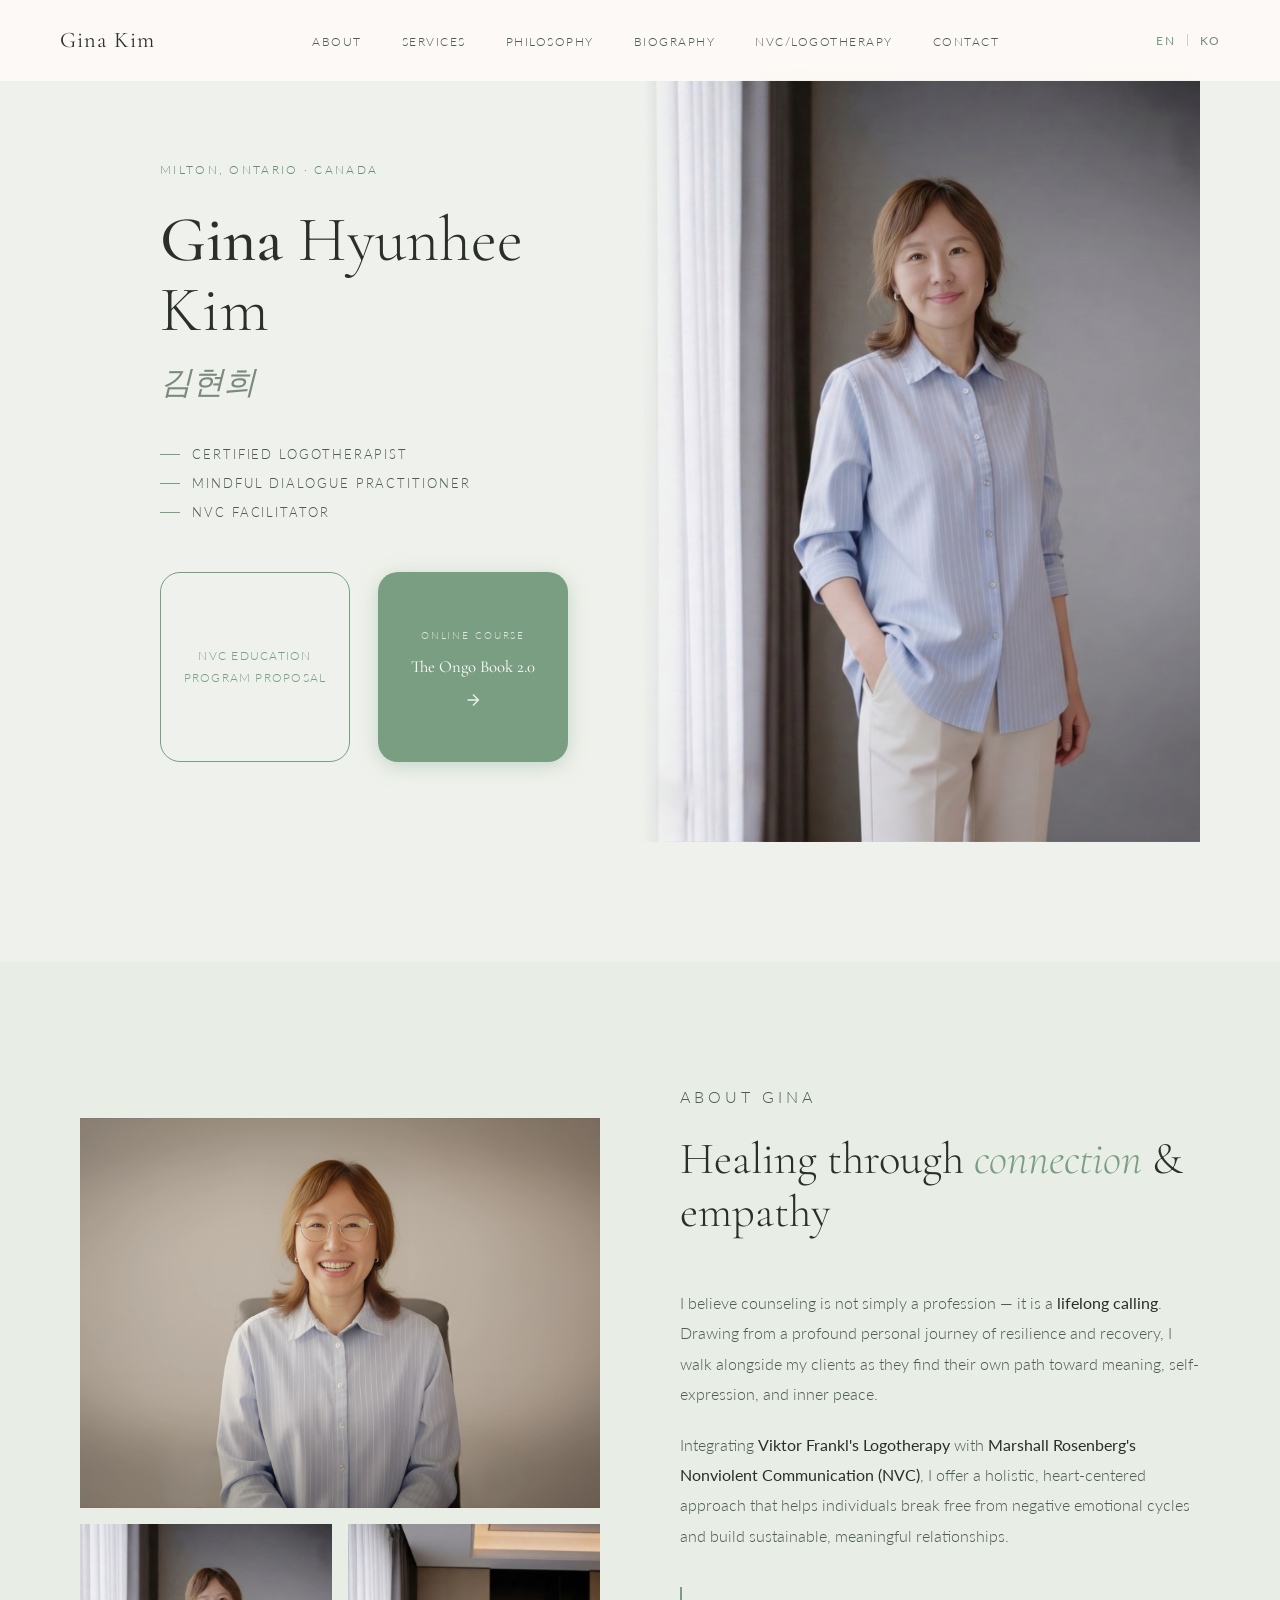
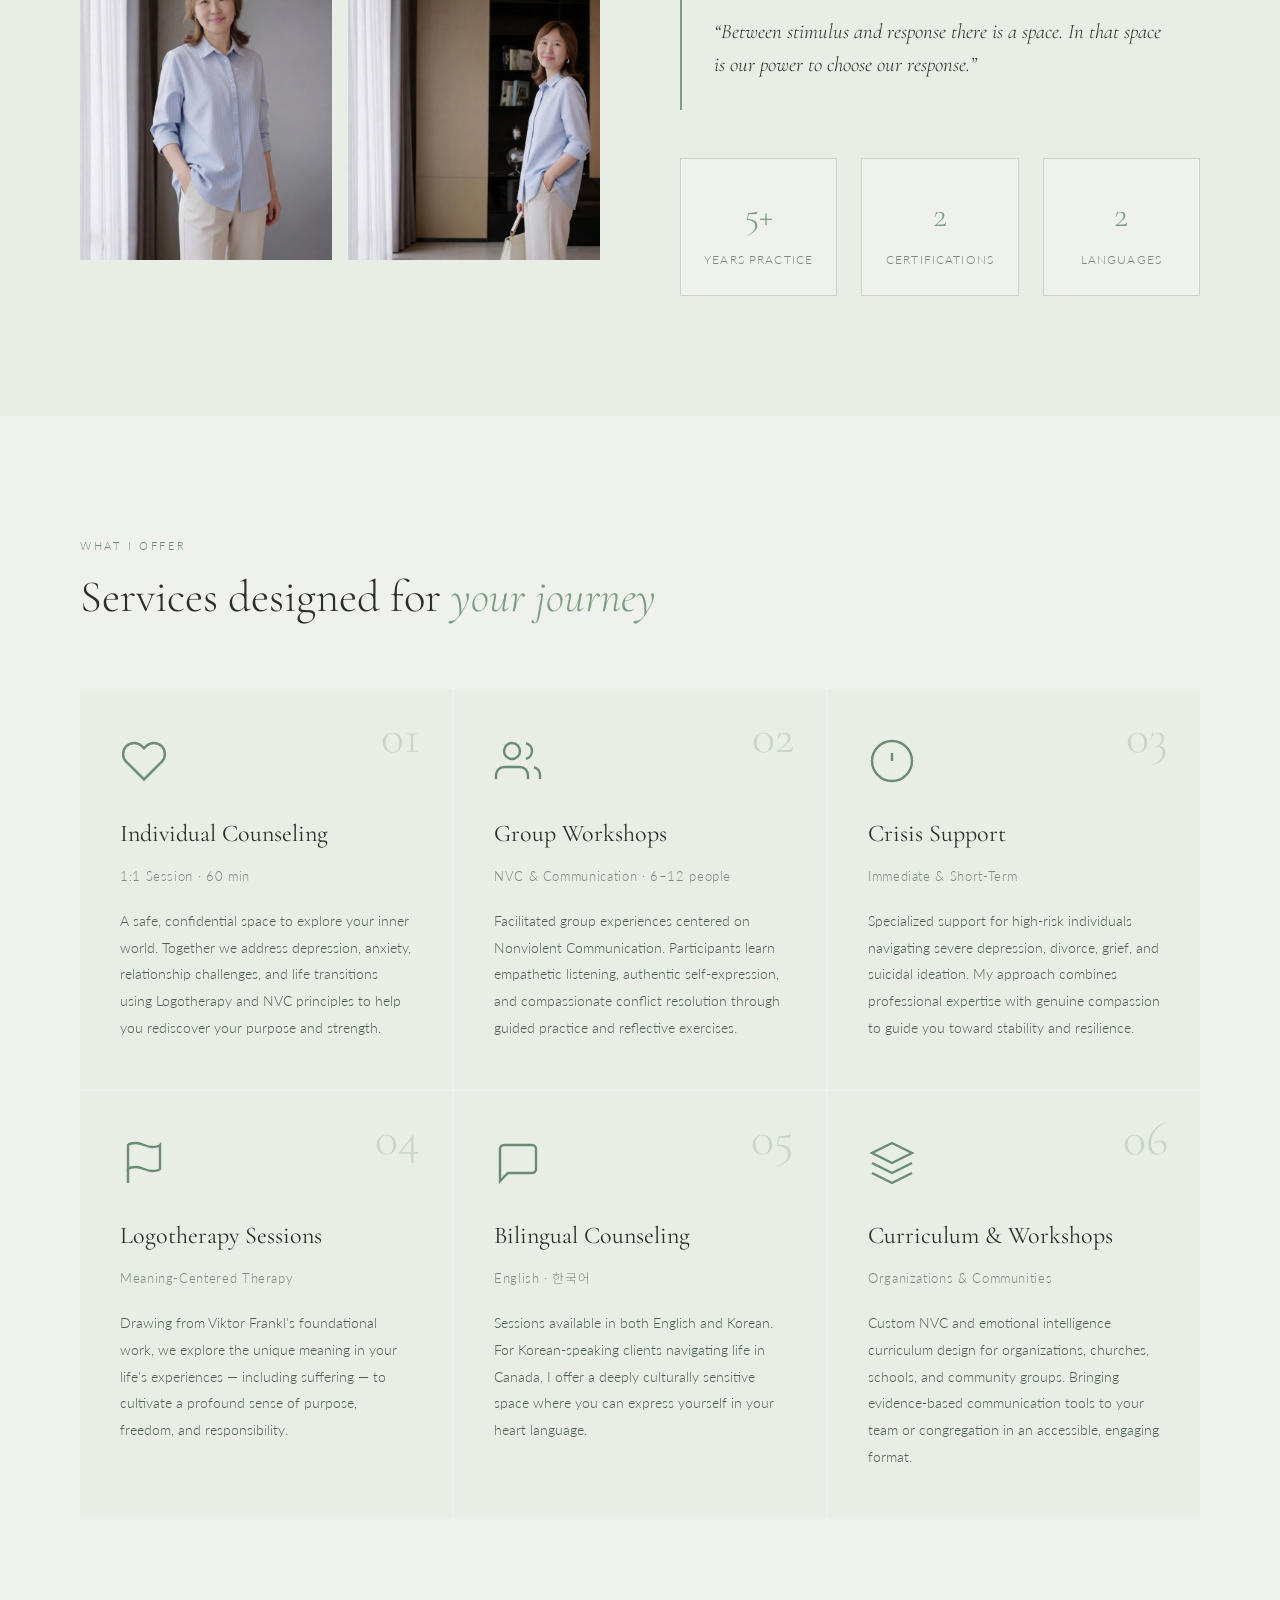
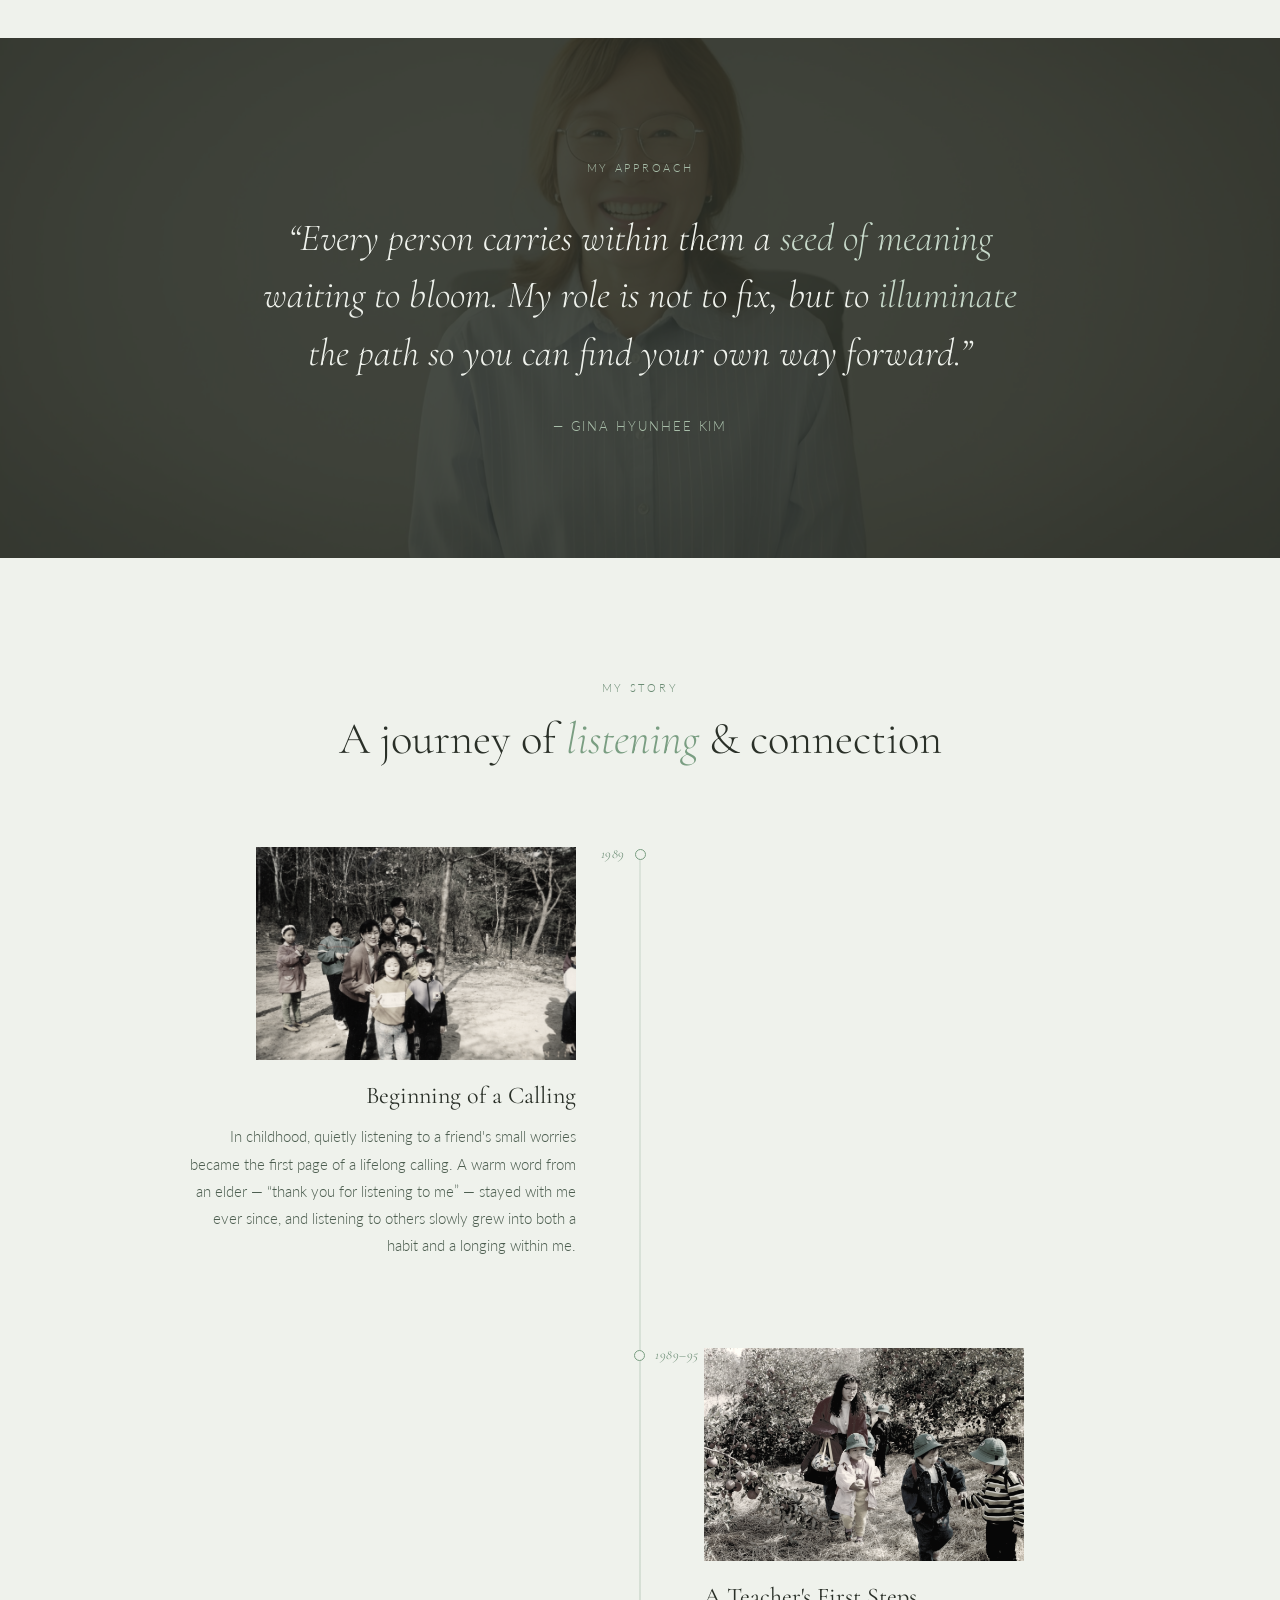
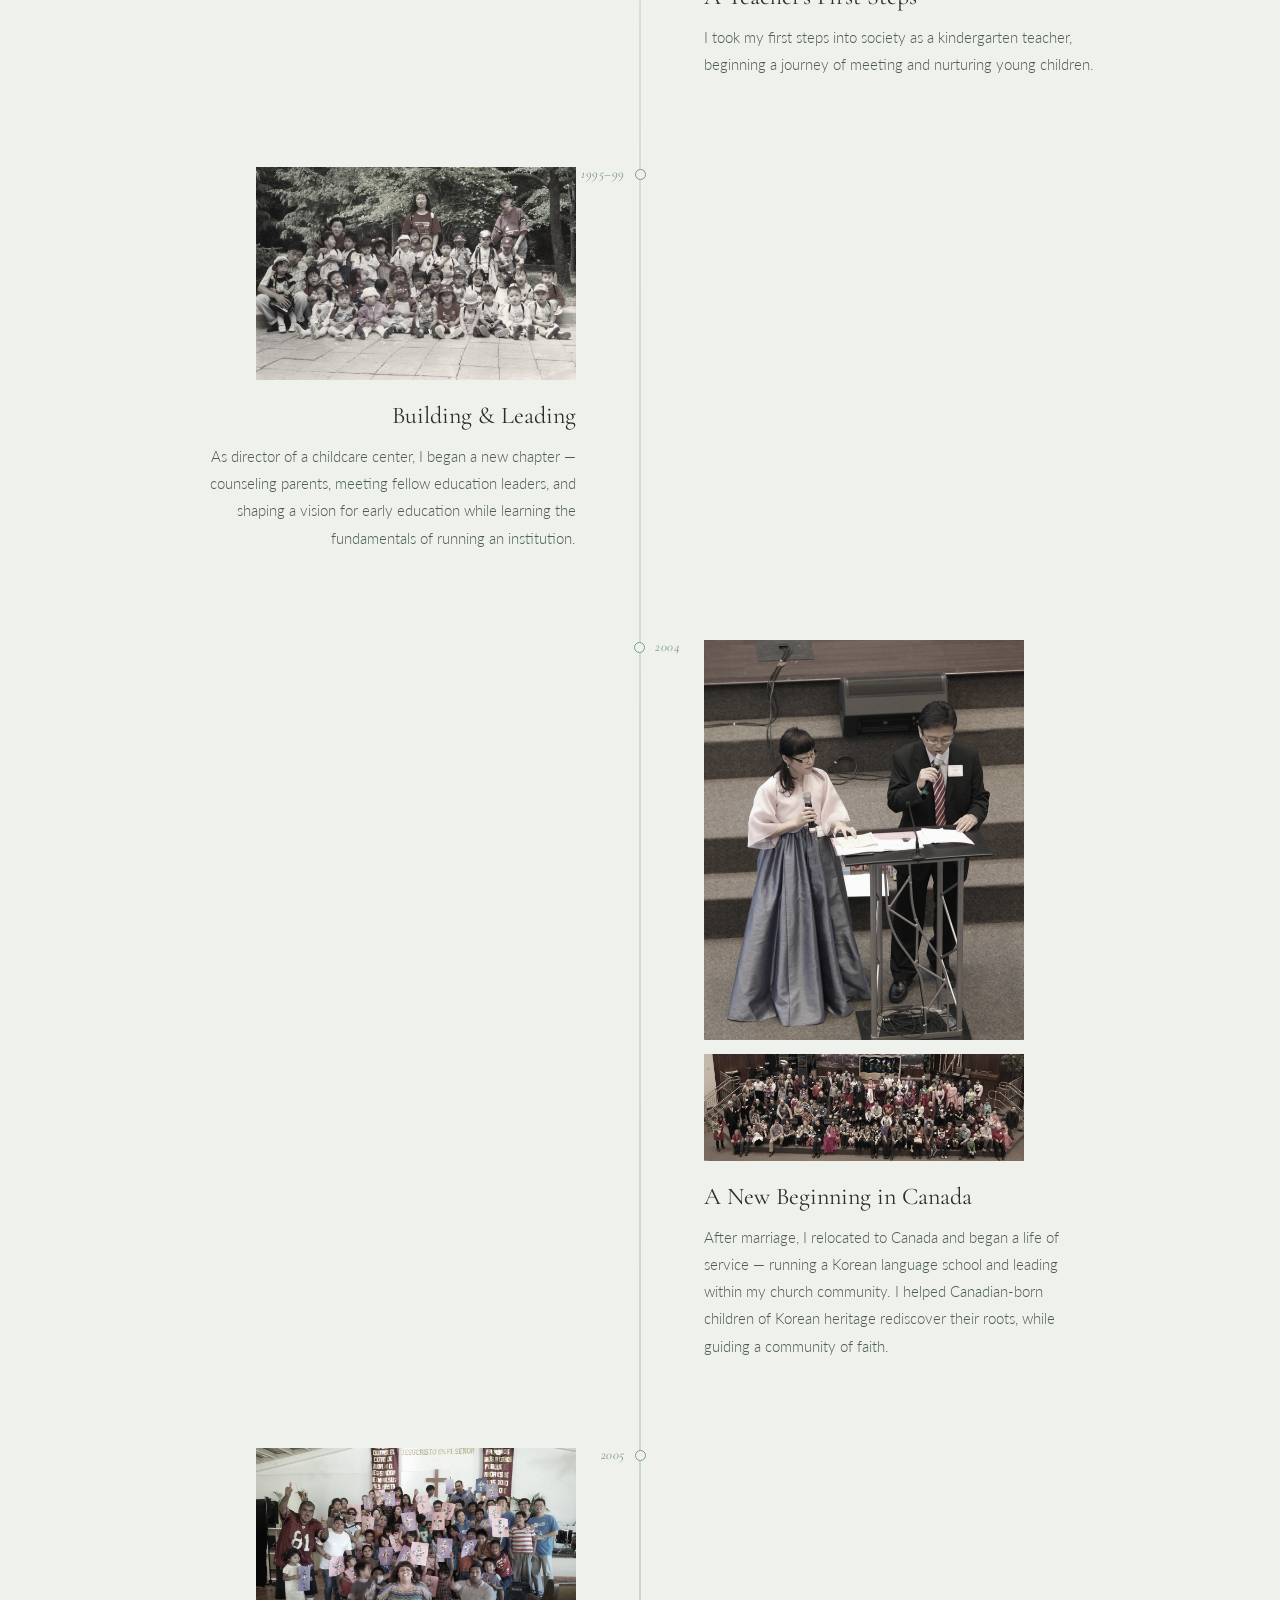
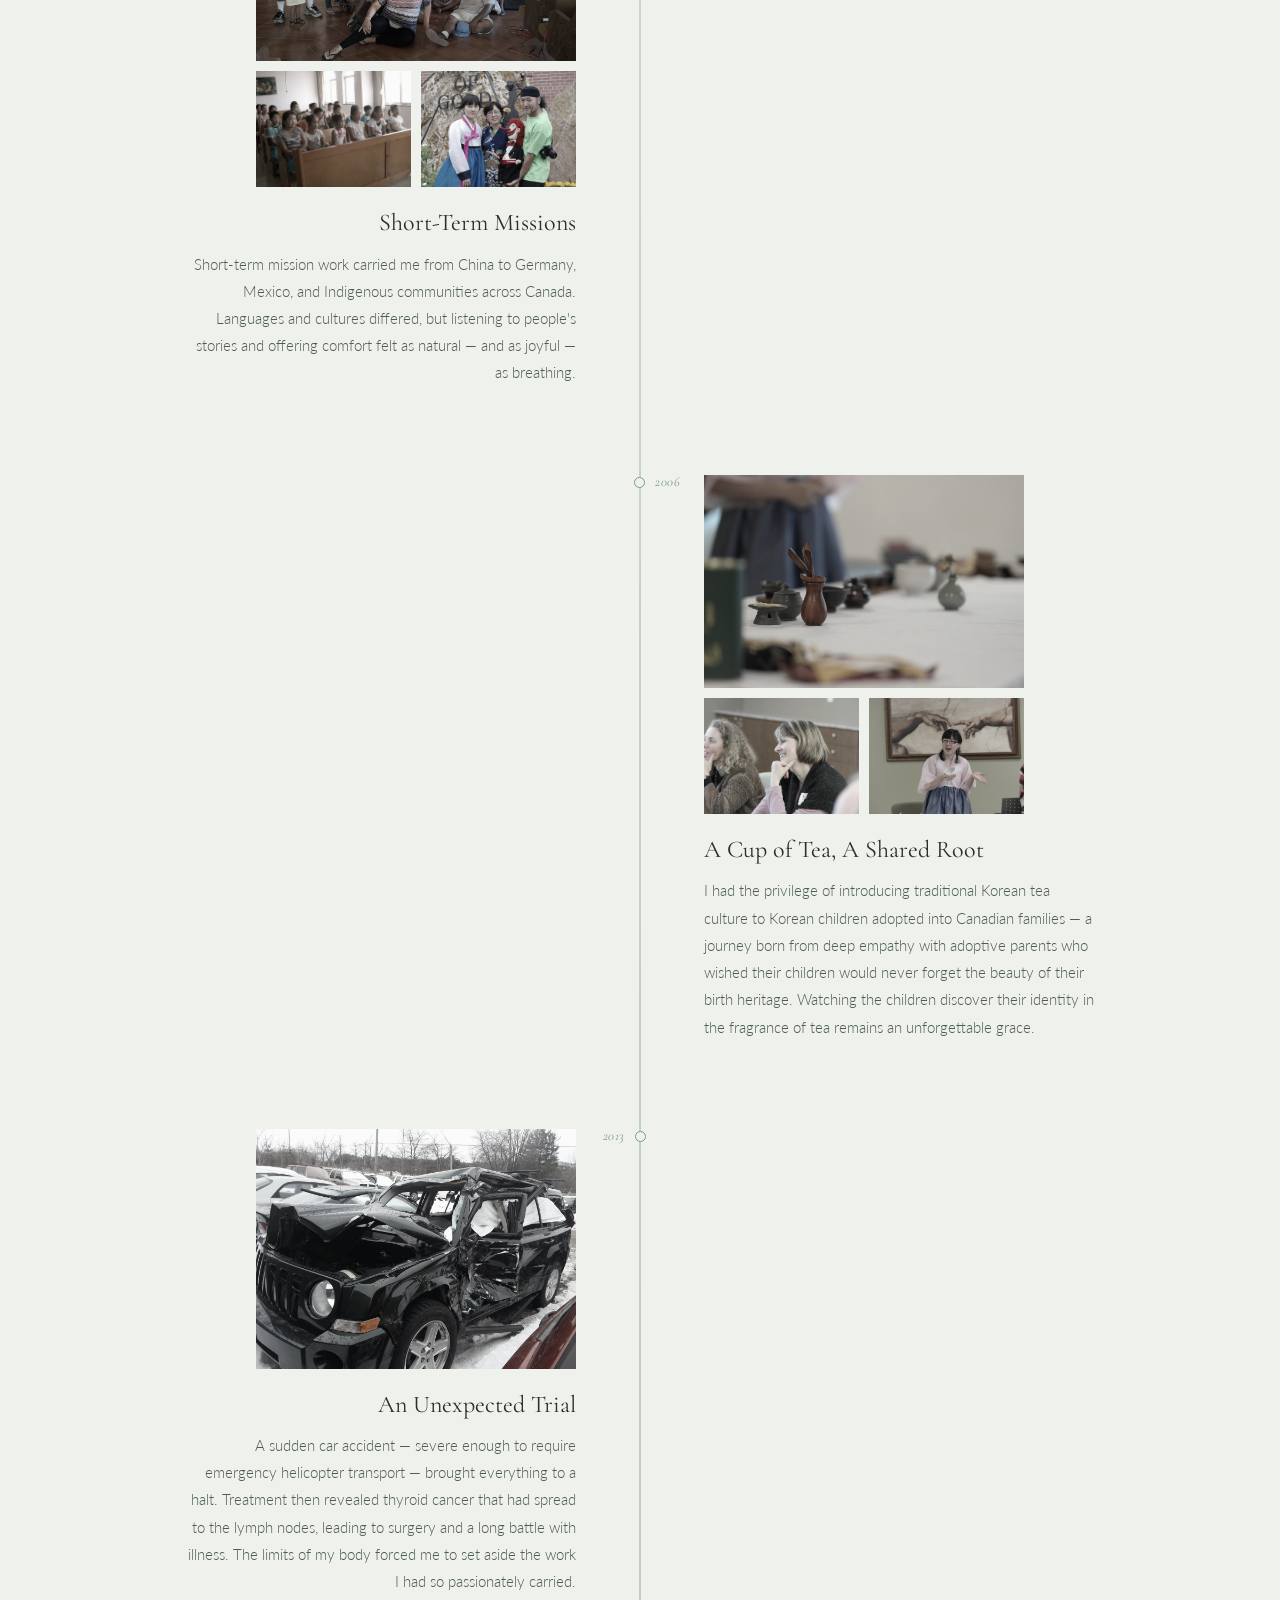
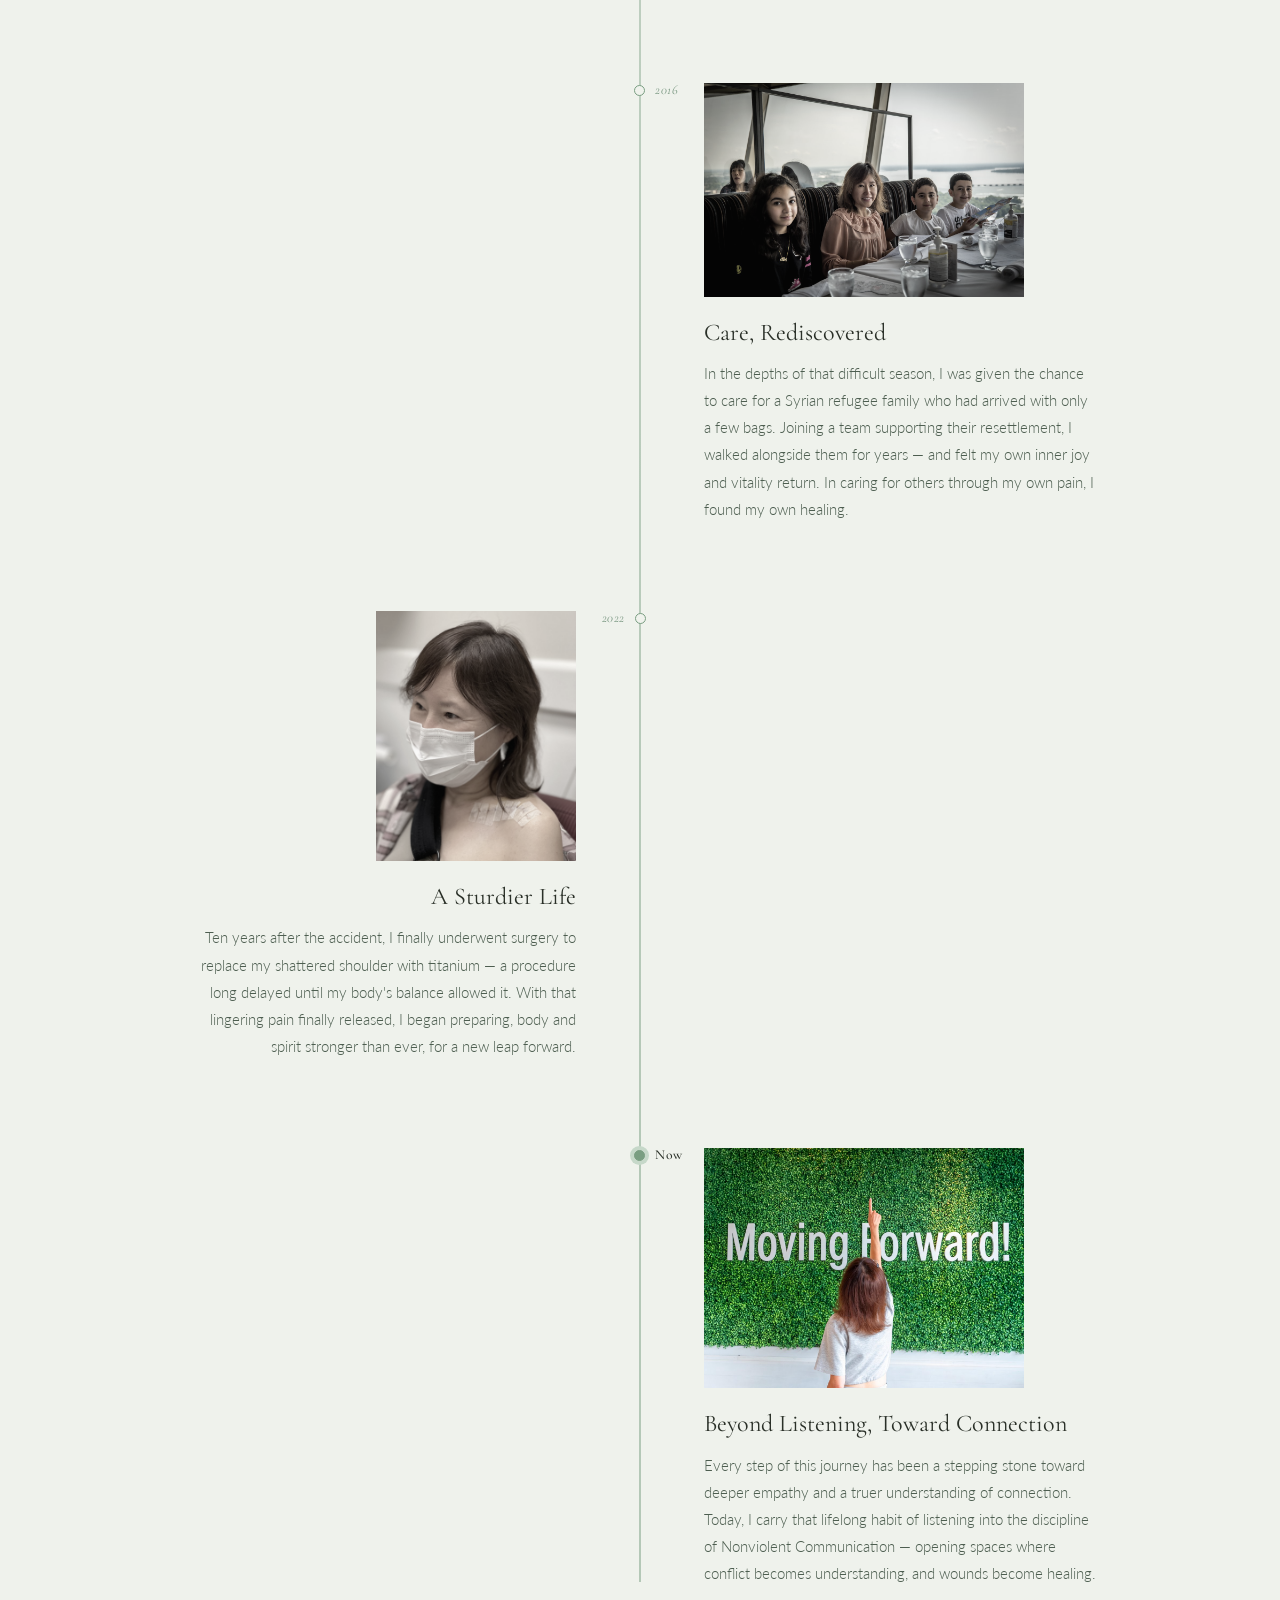
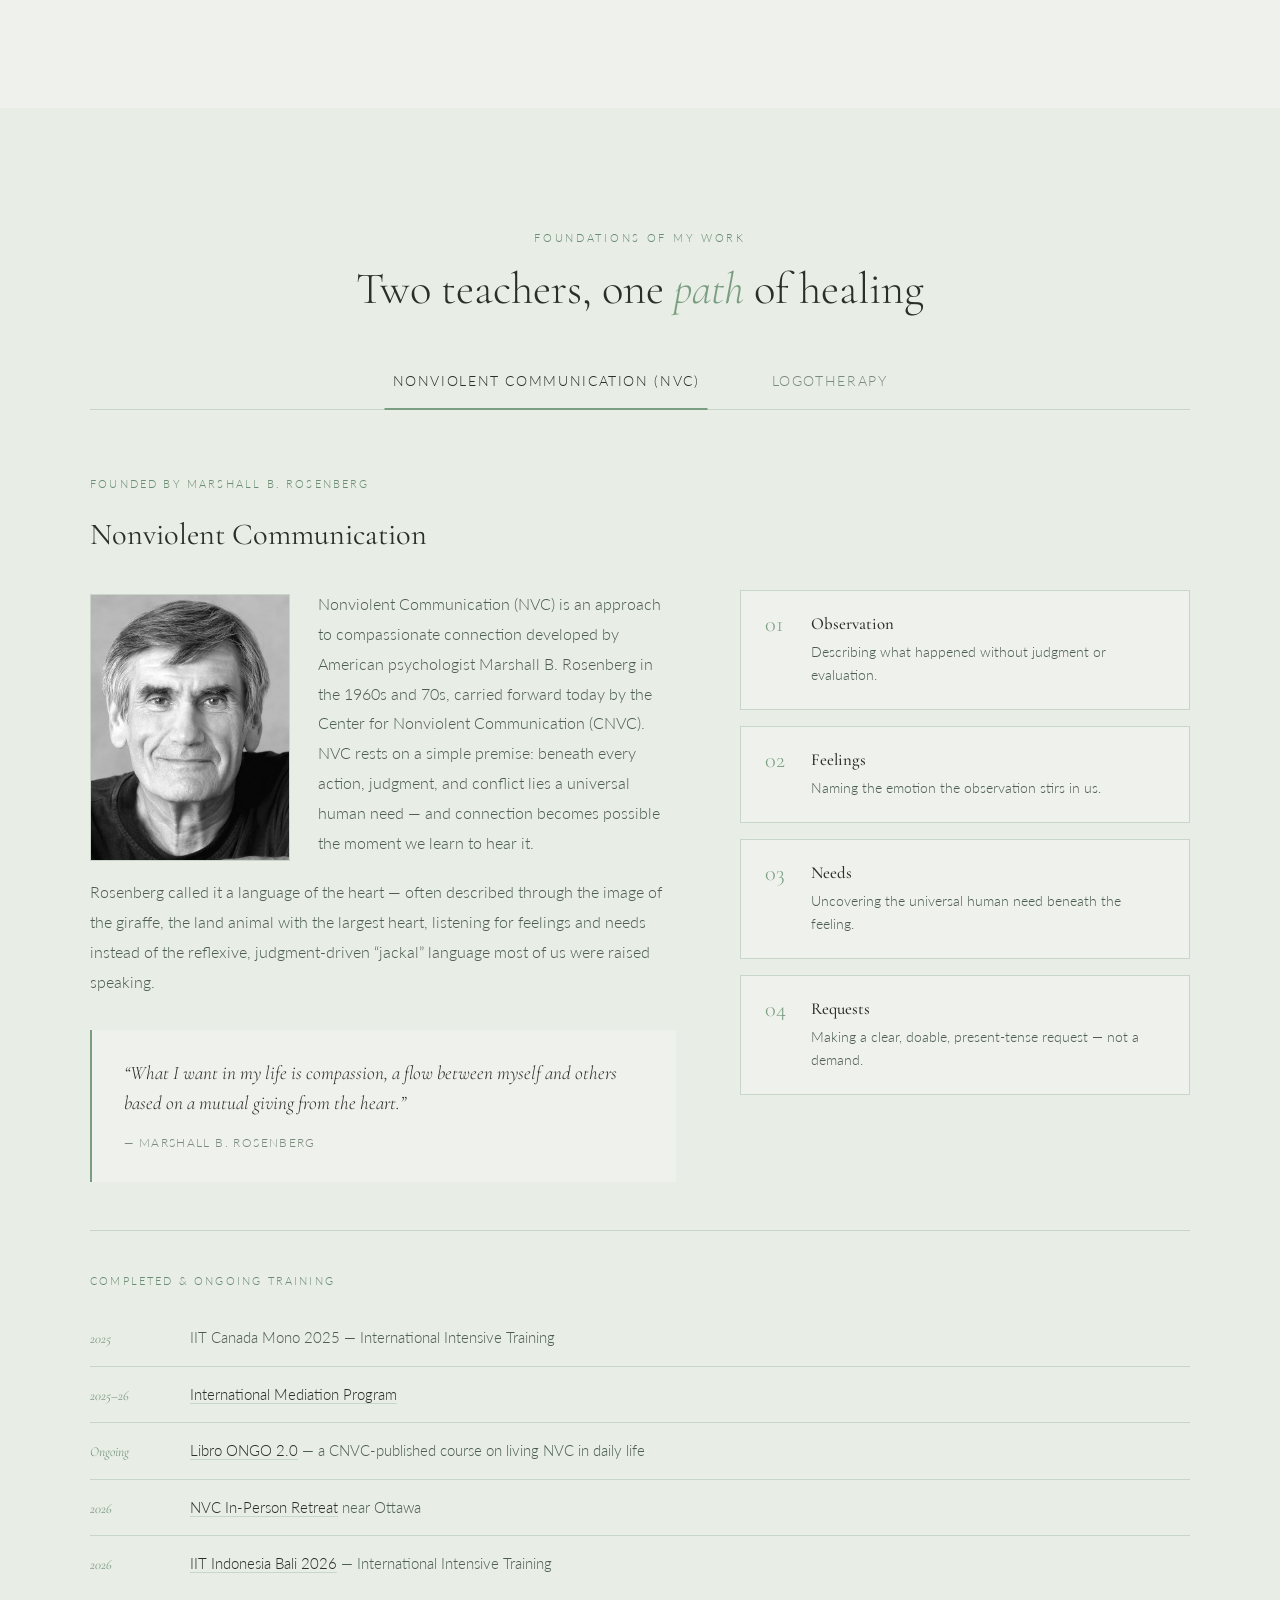
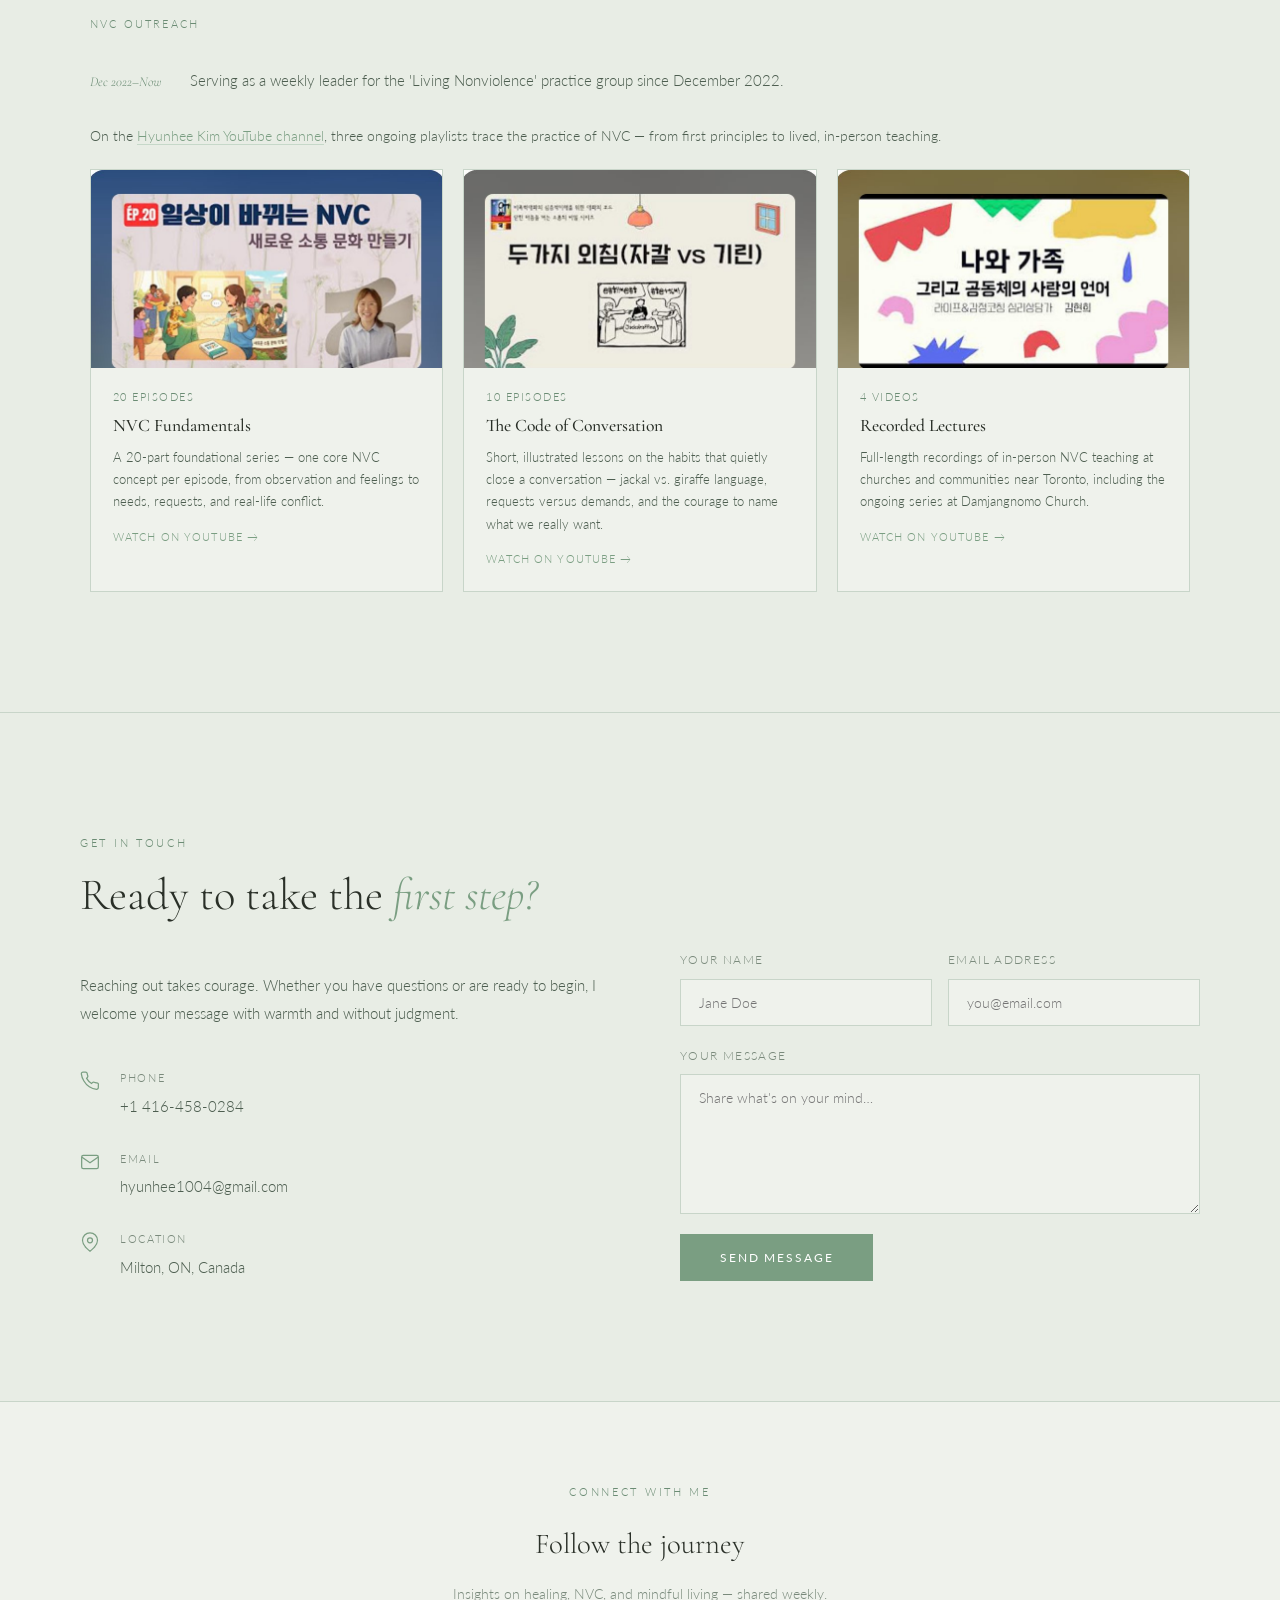
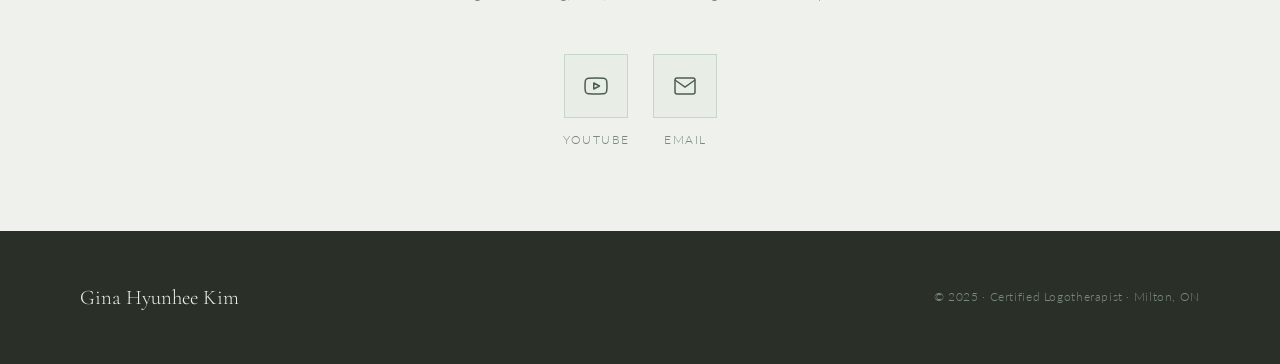
==== commit b239daa7: "Bug Fix - On Go course opening issue" ====
--- a/index.html
+++ b/index.html
@@ -41,7 +41,7 @@
       <div class="hero-cta-row">
         <a href="docs/NVC-Education-Program-Proposal-Eng.pdf" data-href-en="docs/NVC-Education-Program-Proposal-Eng.pdf" data-href-ko="docs/NVC-Education-Program-Proposal-Kor.pdf" target="_blank" class="hero-cta" data-en="NVC Education Program Proposal" data-ko="NVC 교육 프로그램 제안서">NVC Education Program Proposal</a>
 
-        <a href="ongo-course.html" target="_blank" class="ongo-btn">
+        <a href="ongo-course.html?lang=en" data-href-en="ongo-course.html?lang=en" data-href-ko="ongo-course.html?lang=ko" target="_blank" class="ongo-btn">
           <span class="ongo-btn-label" data-en="Online Course" data-ko="온라인 강좌">Online Course</span>
           <span class="ongo-btn-title">The Ongo Book 2.0</span>
           <svg viewBox="0 0 20 20" fill="none" stroke="currentColor" stroke-width="1.5">
--- a/css/style.css
+++ b/css/style.css
@@ -186,9 +186,10 @@
 }
 
 .hero-cta-row {
-  display: grid;
-  grid-template-columns: 1fr 1fr;
-  gap: 20px;
+  display: flex;
+  flex-wrap: wrap;
+  justify-content: flex-start;
+  gap: 28px;
   align-self: flex-start;
 }
 
@@ -198,8 +199,9 @@
   align-items: center;
   justify-content: center;
   text-align: center;
-  aspect-ratio: 1 / 1;
-  width: 100%;
+  flex: 0 0 auto;
+  width: 190px;
+  height: 190px;
   padding: 16px;
   border: 1px solid var(--accent);
   border-radius: 20px;
@@ -223,8 +225,9 @@
   justify-content: center;
   text-align: center;
   gap: 8px;
-  aspect-ratio: 1 / 1;
-  width: 100%;
+  flex: 0 0 auto;
+  width: 190px;
+  height: 190px;
   padding: 16px;
   background: var(--accent);
   border: none;
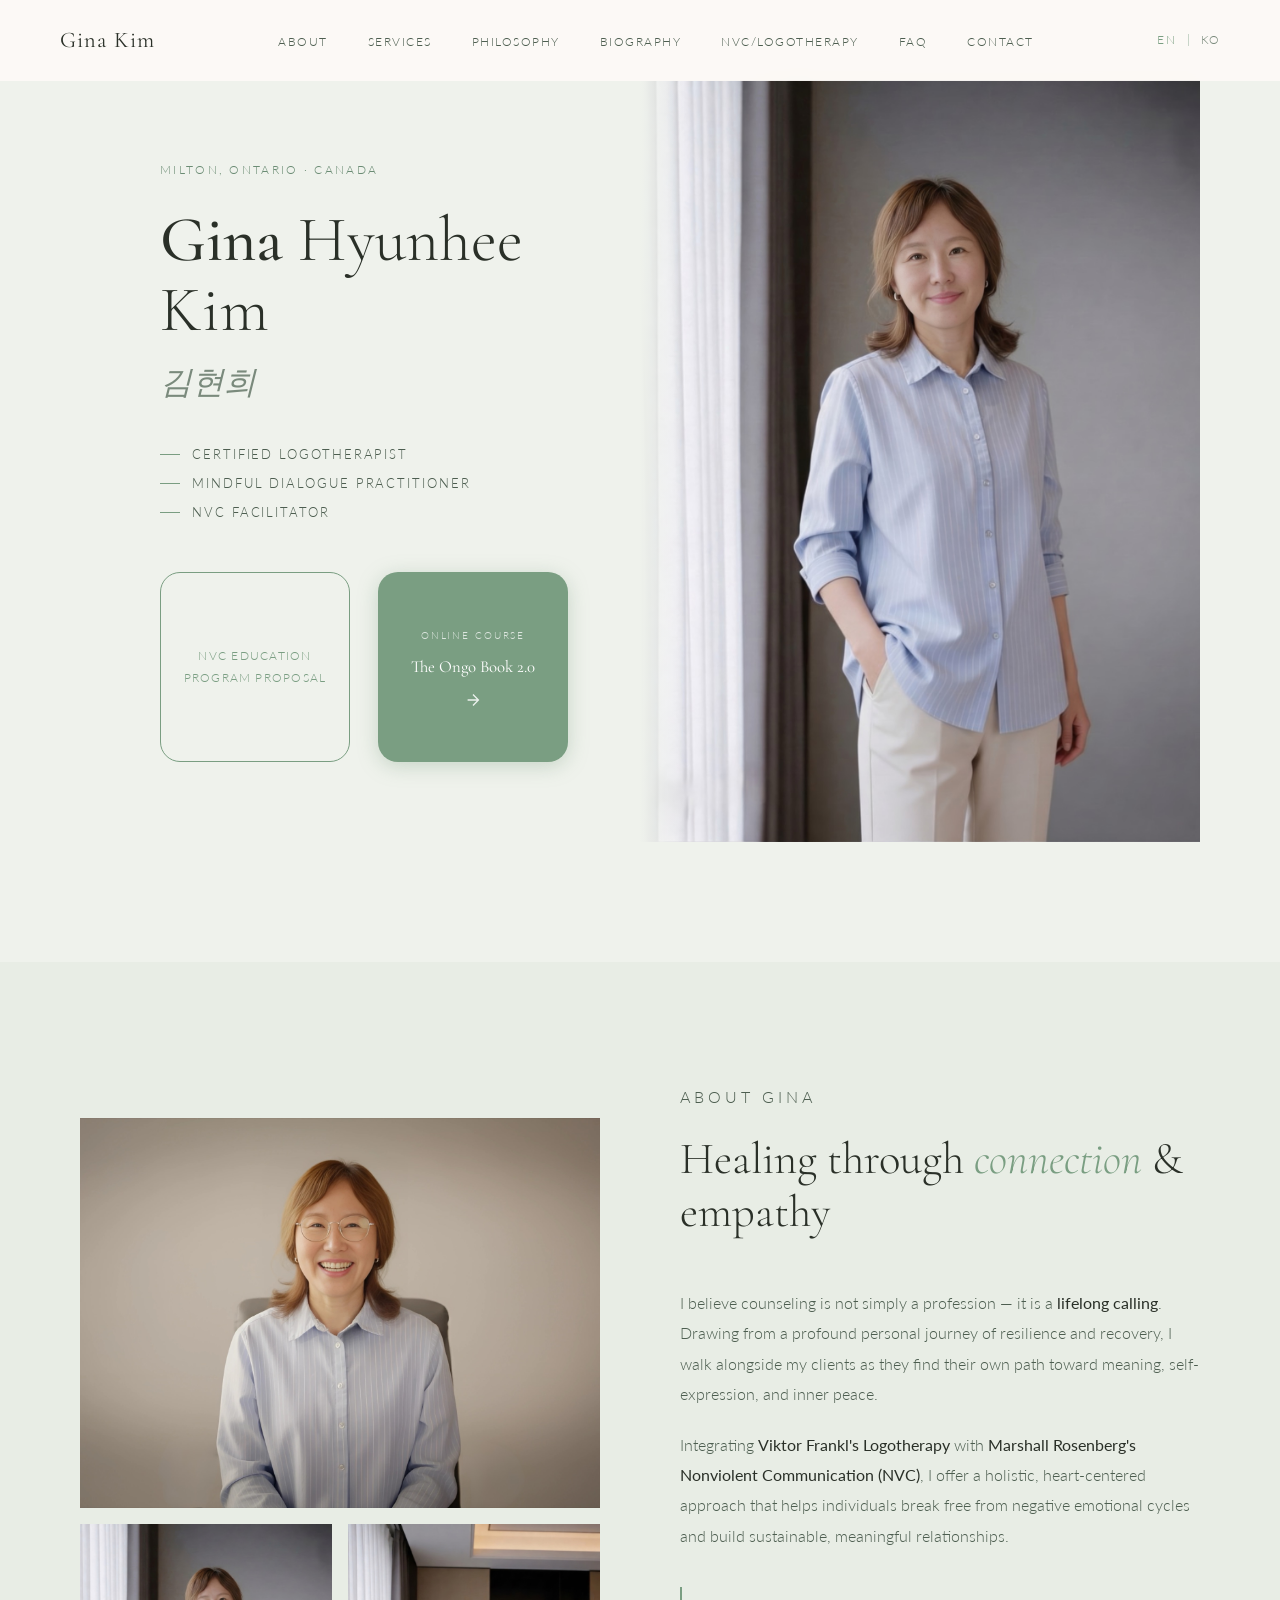
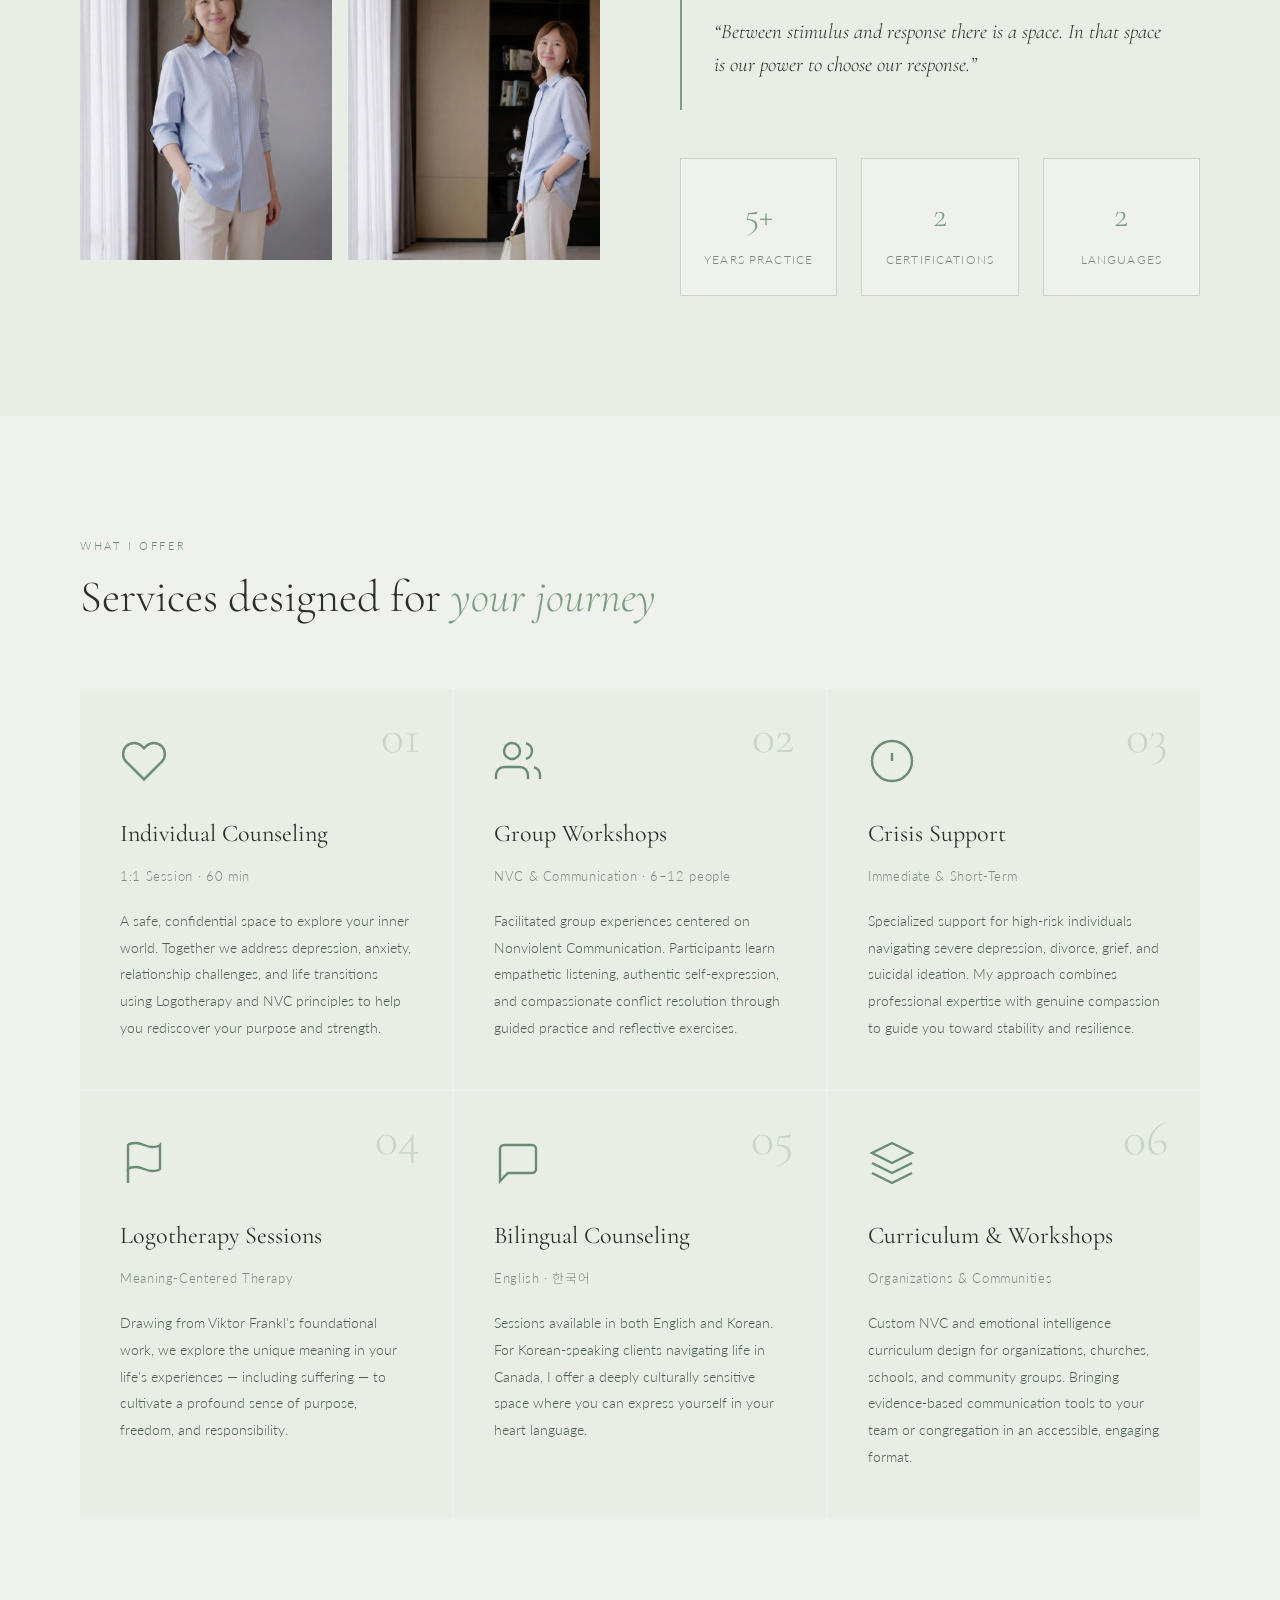
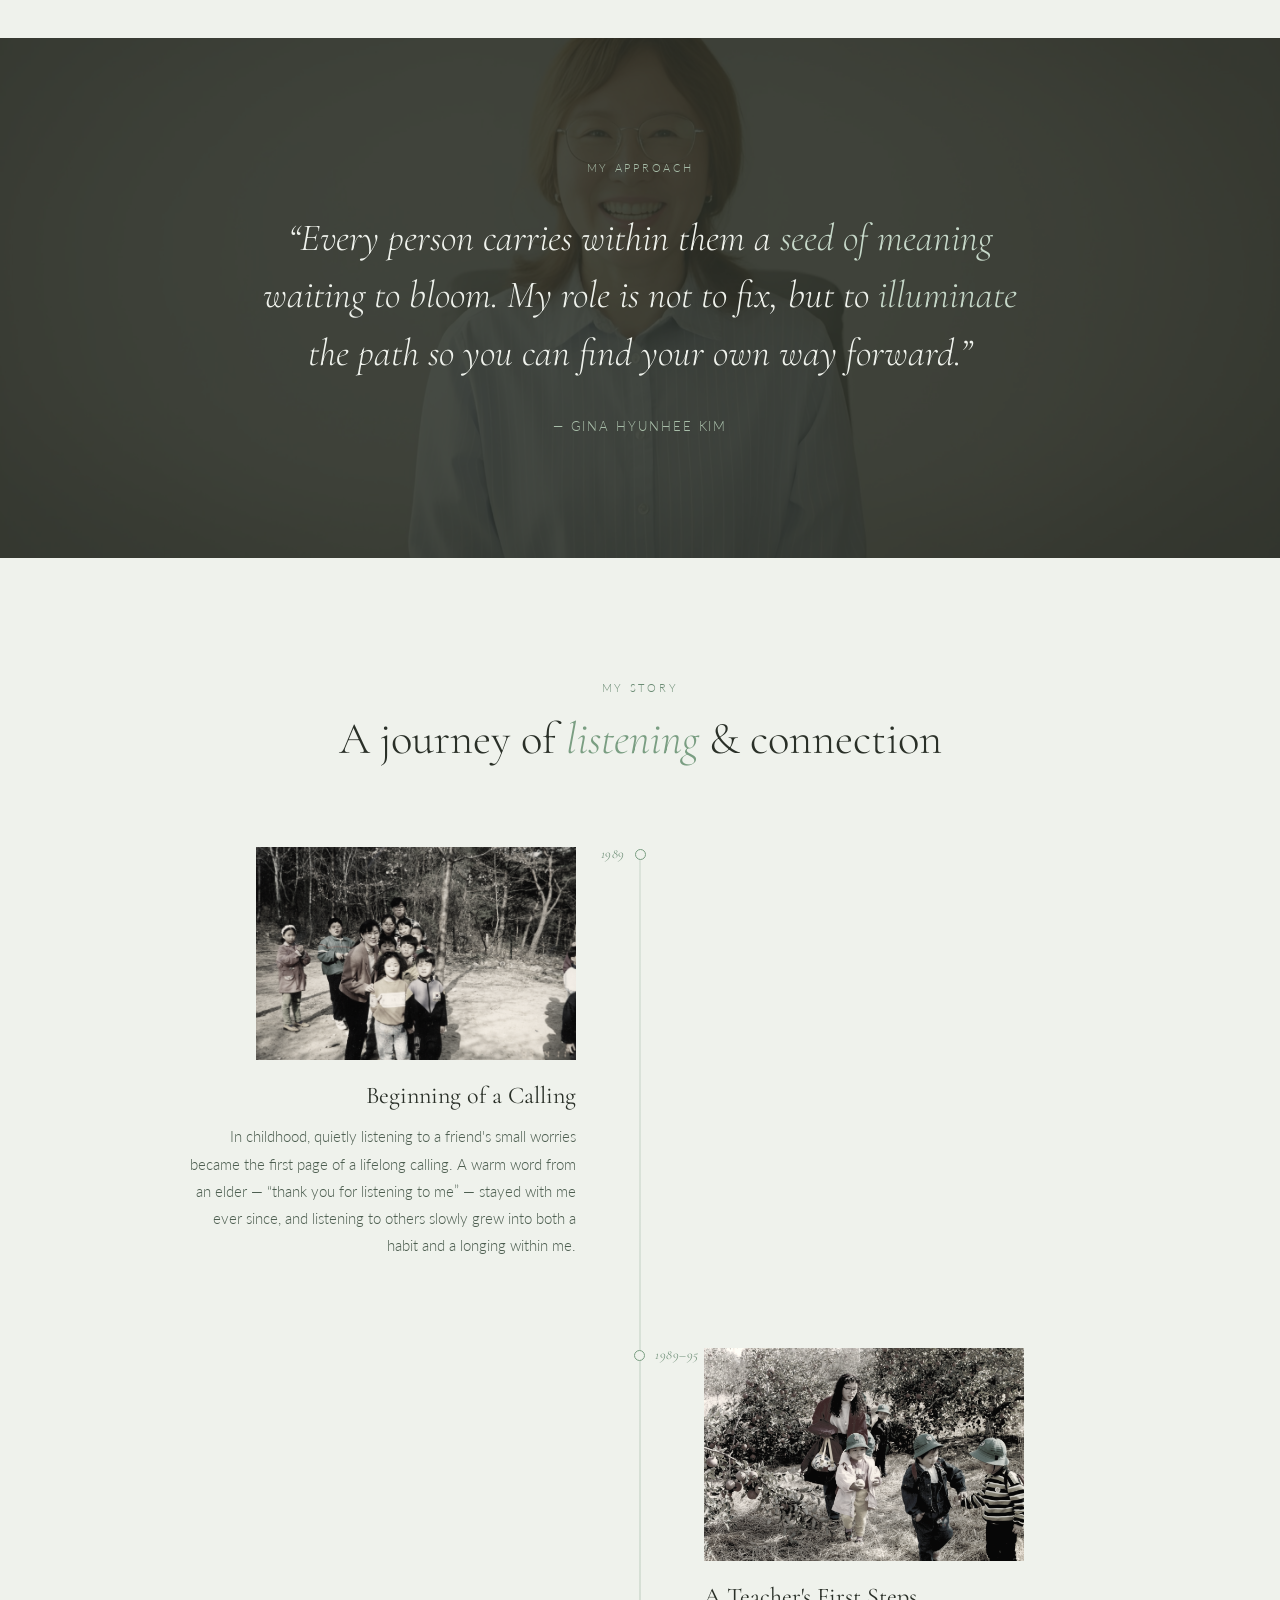
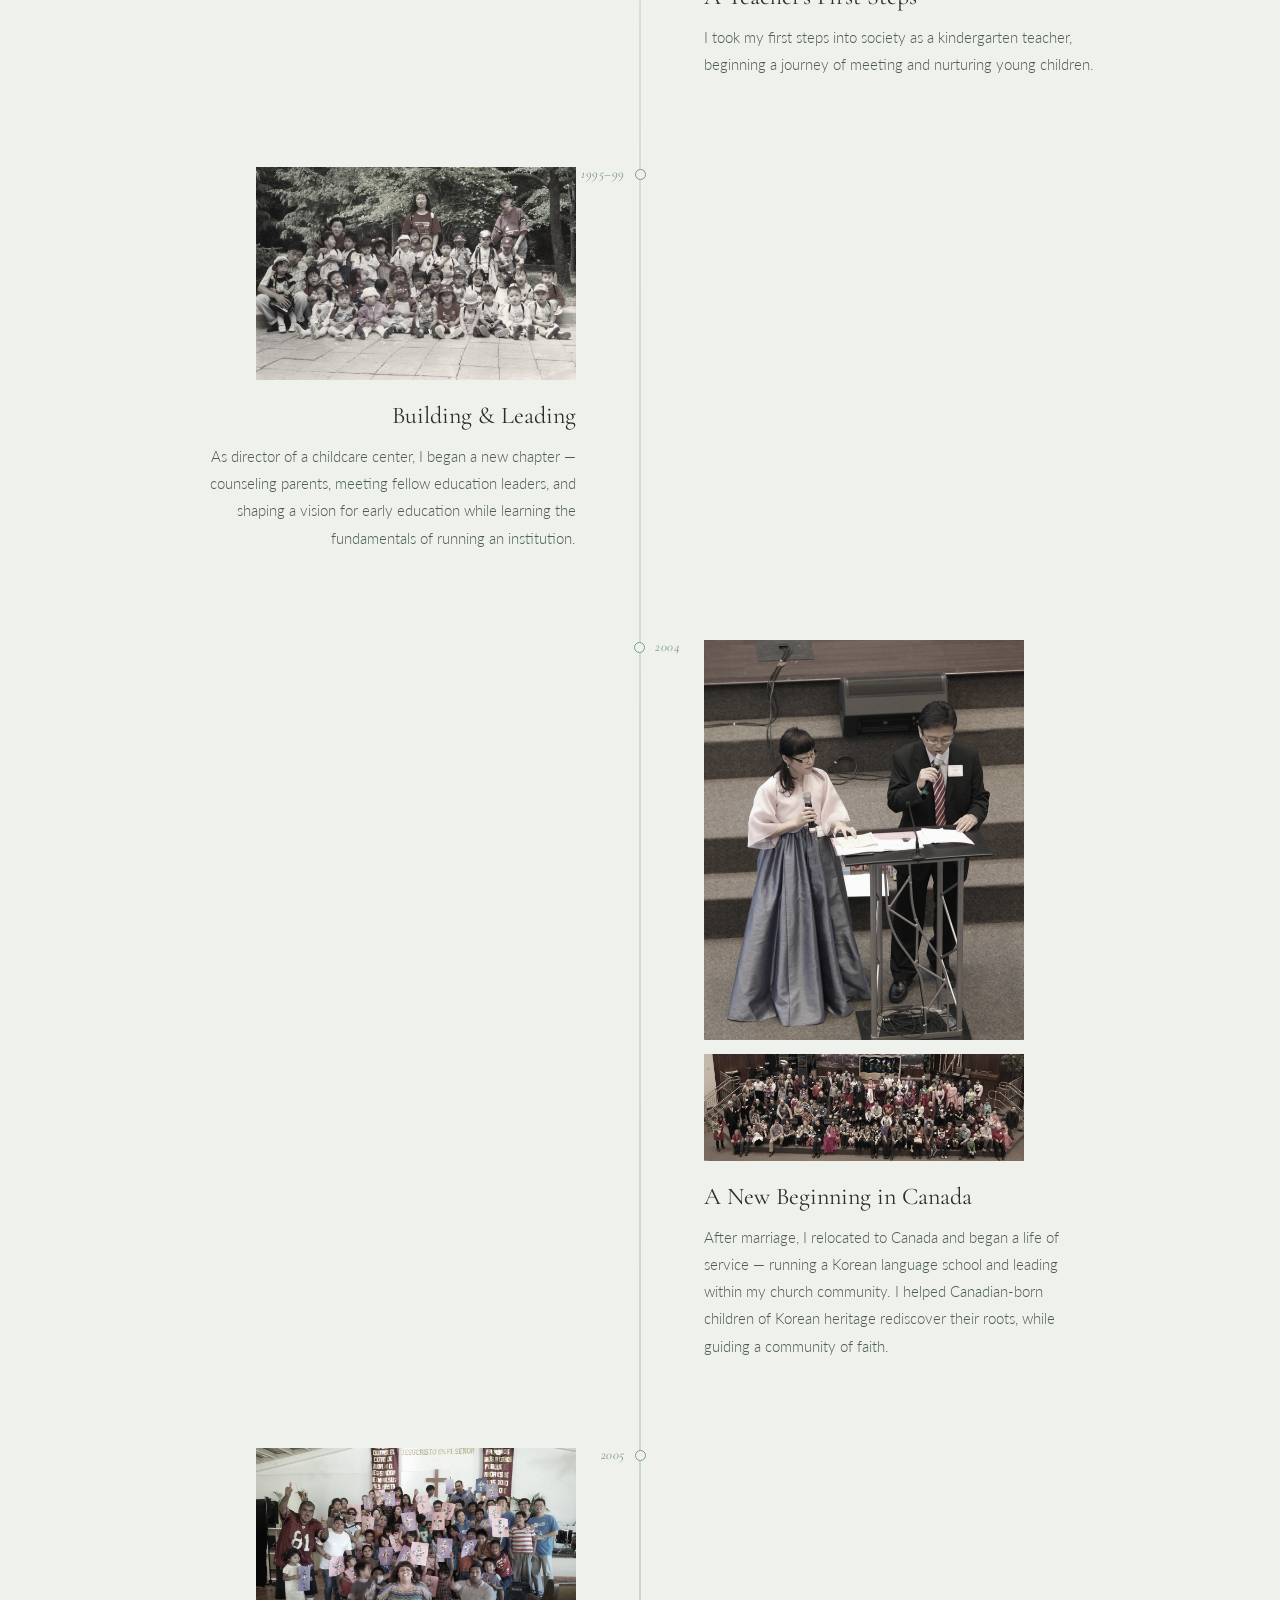
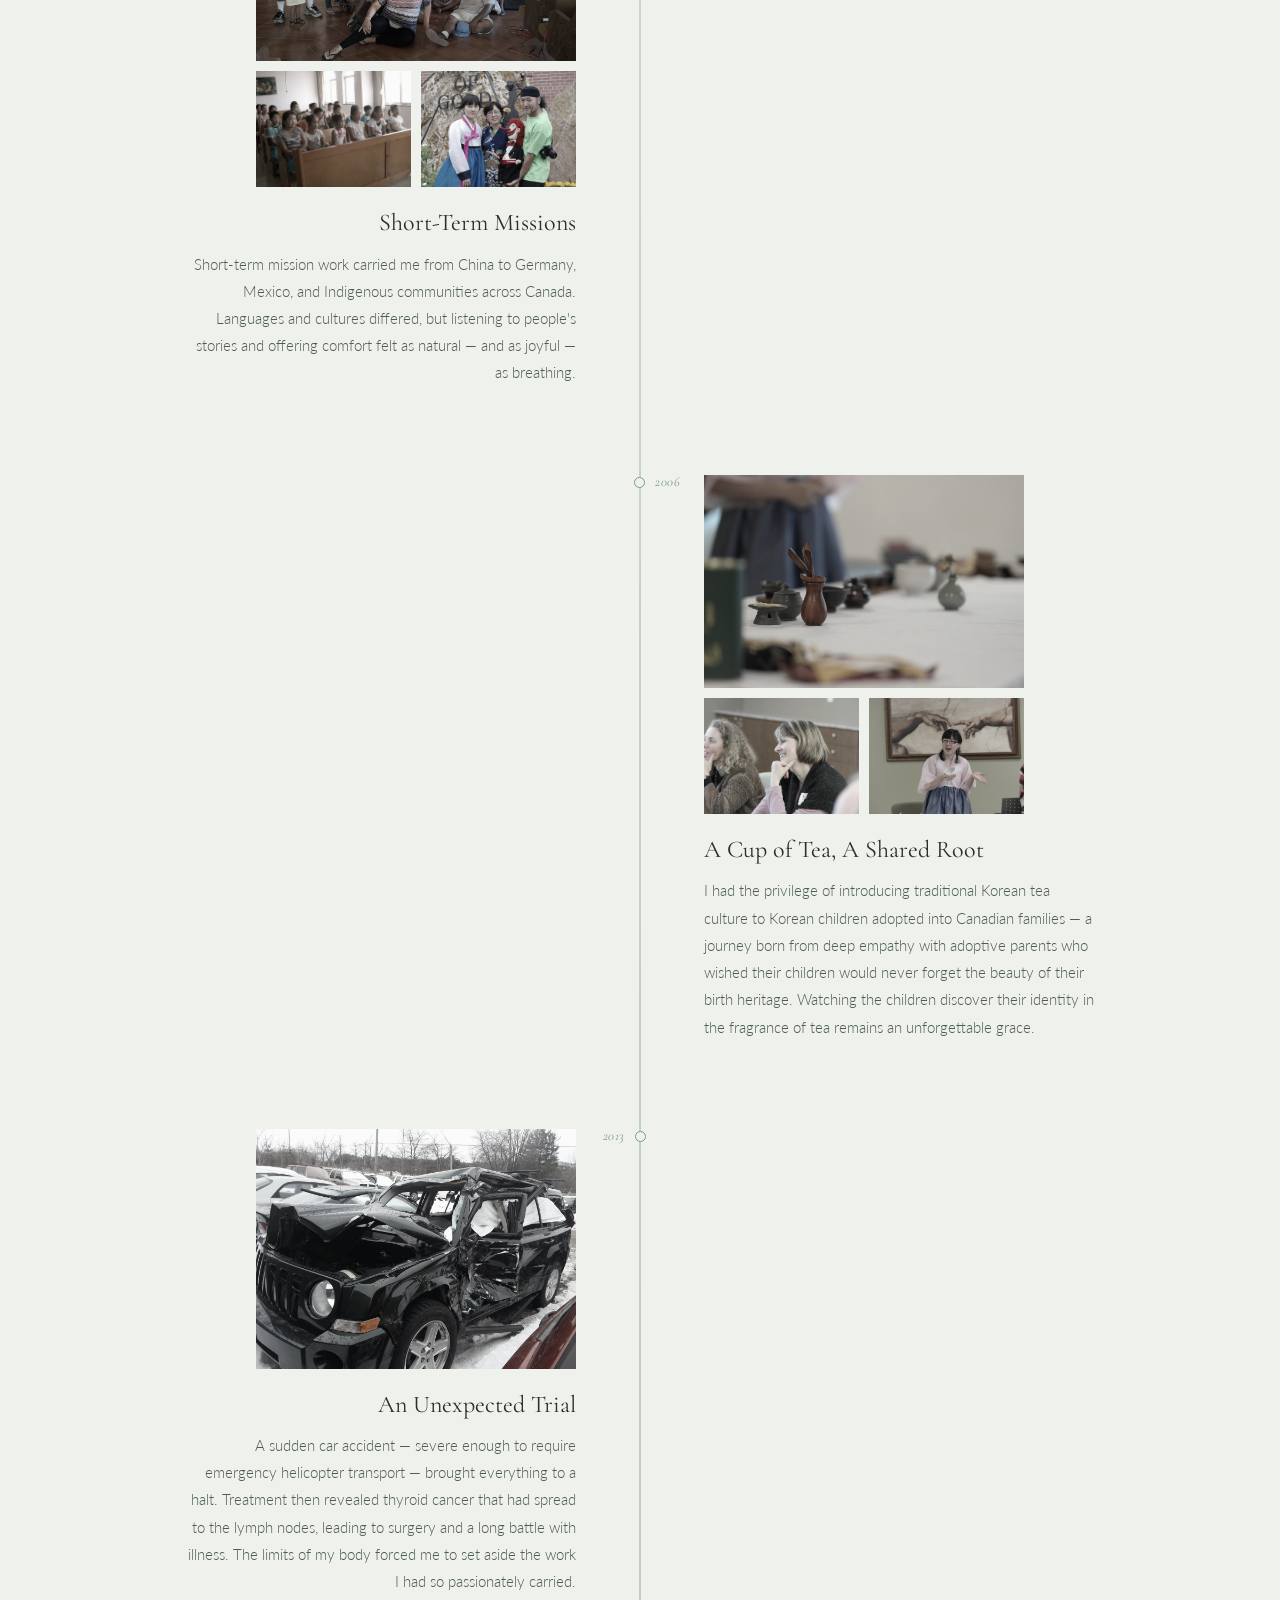
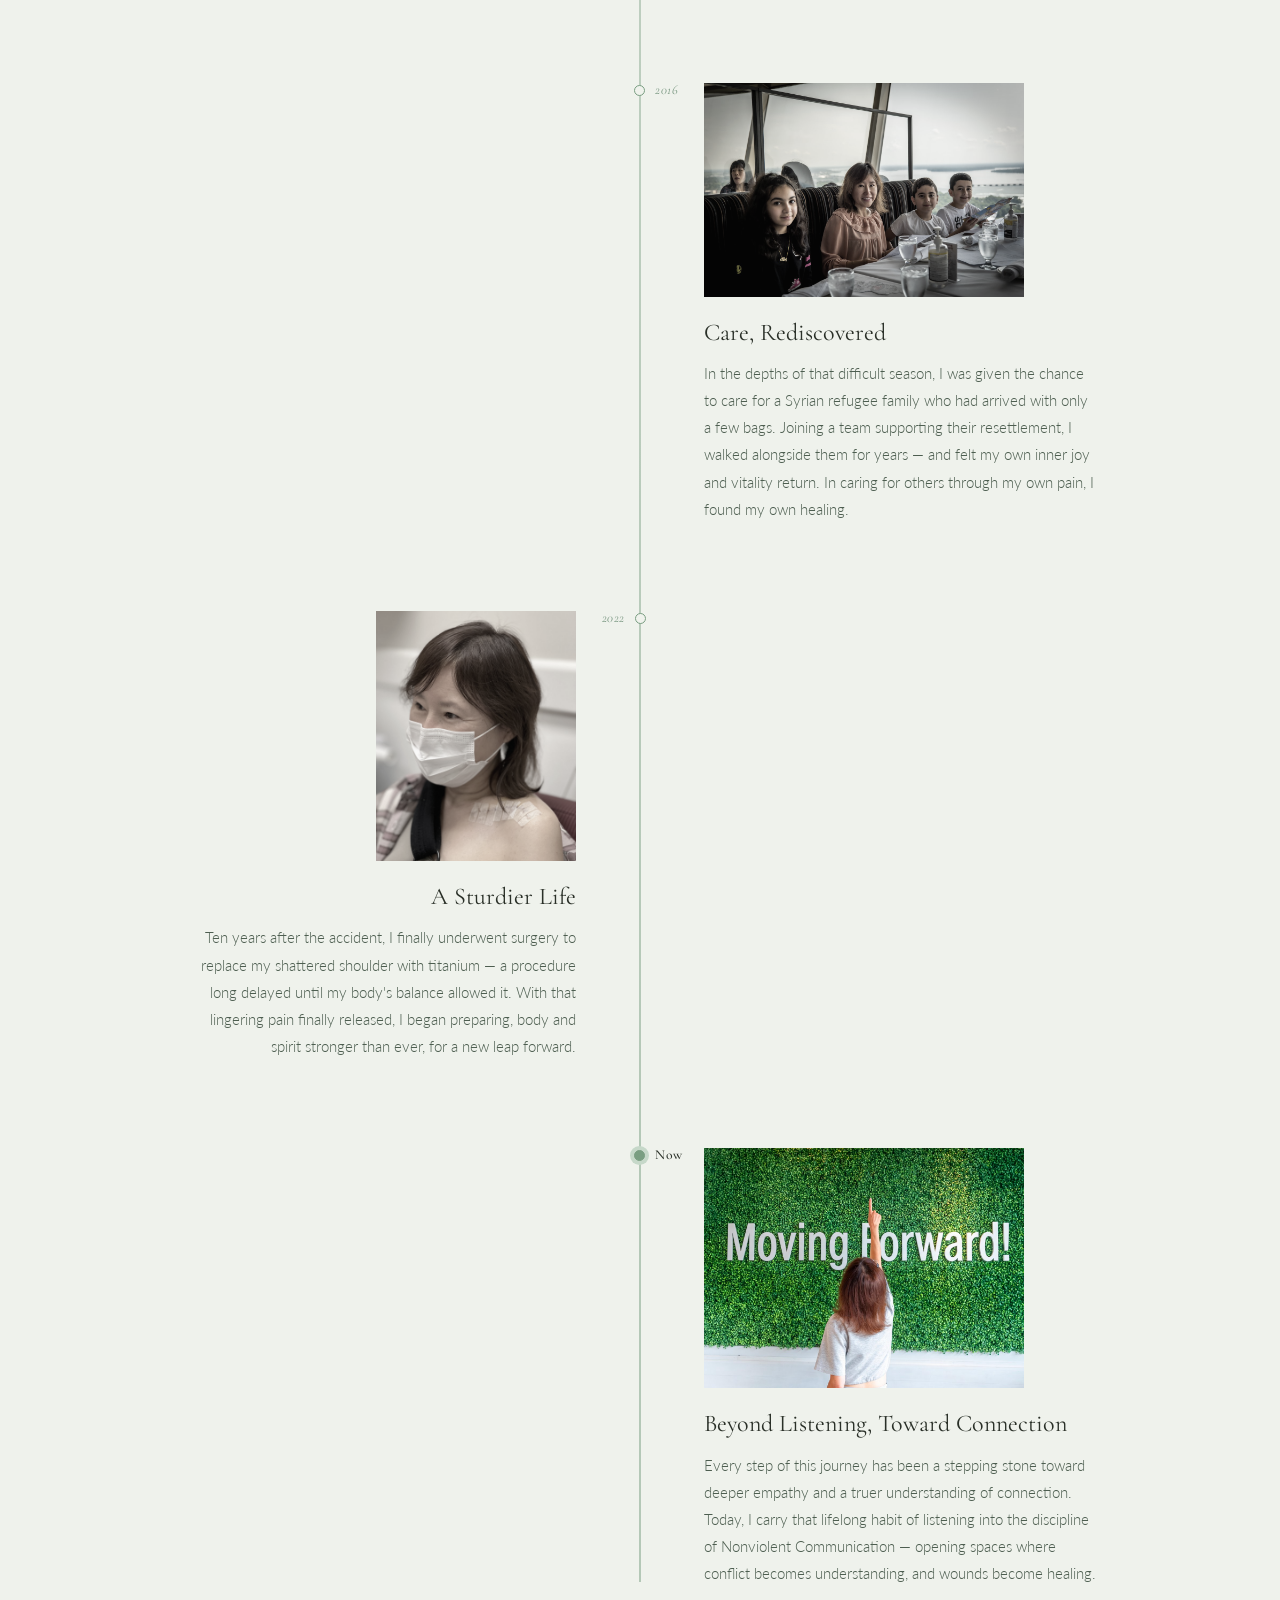
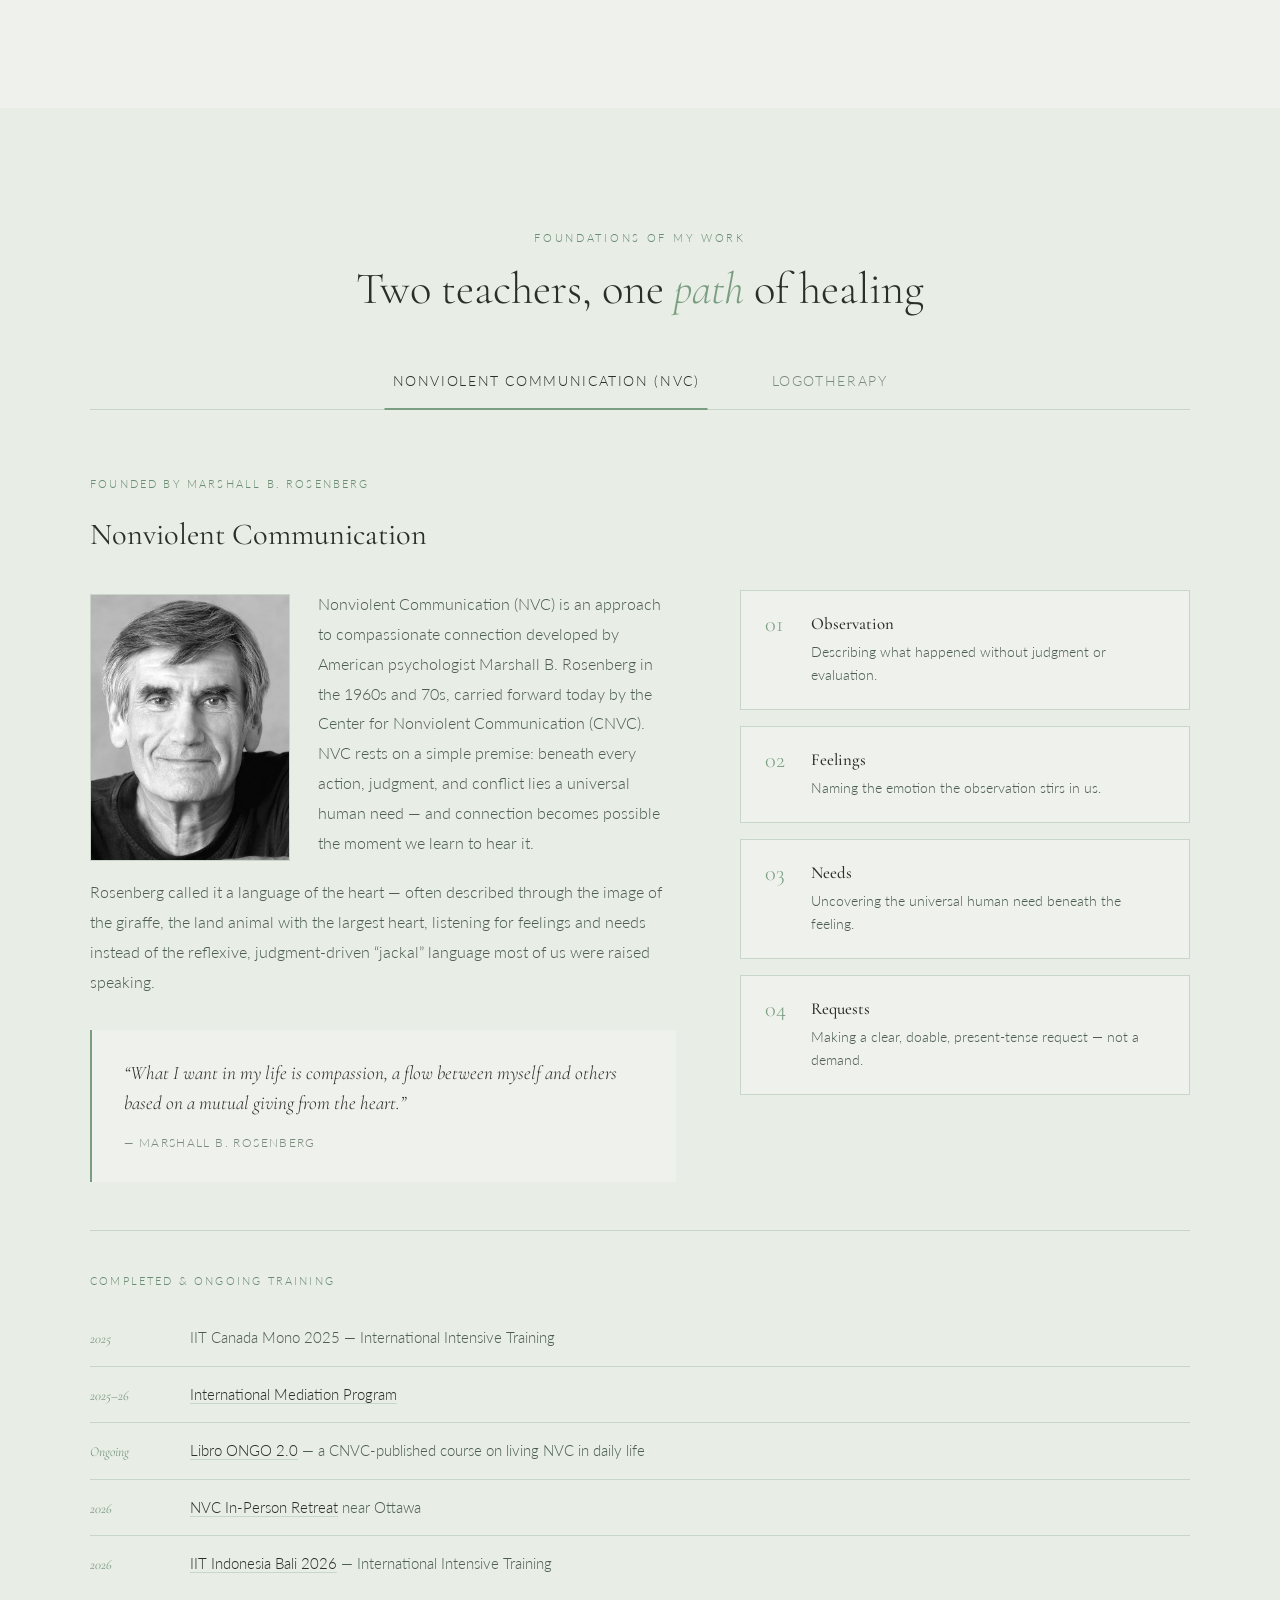
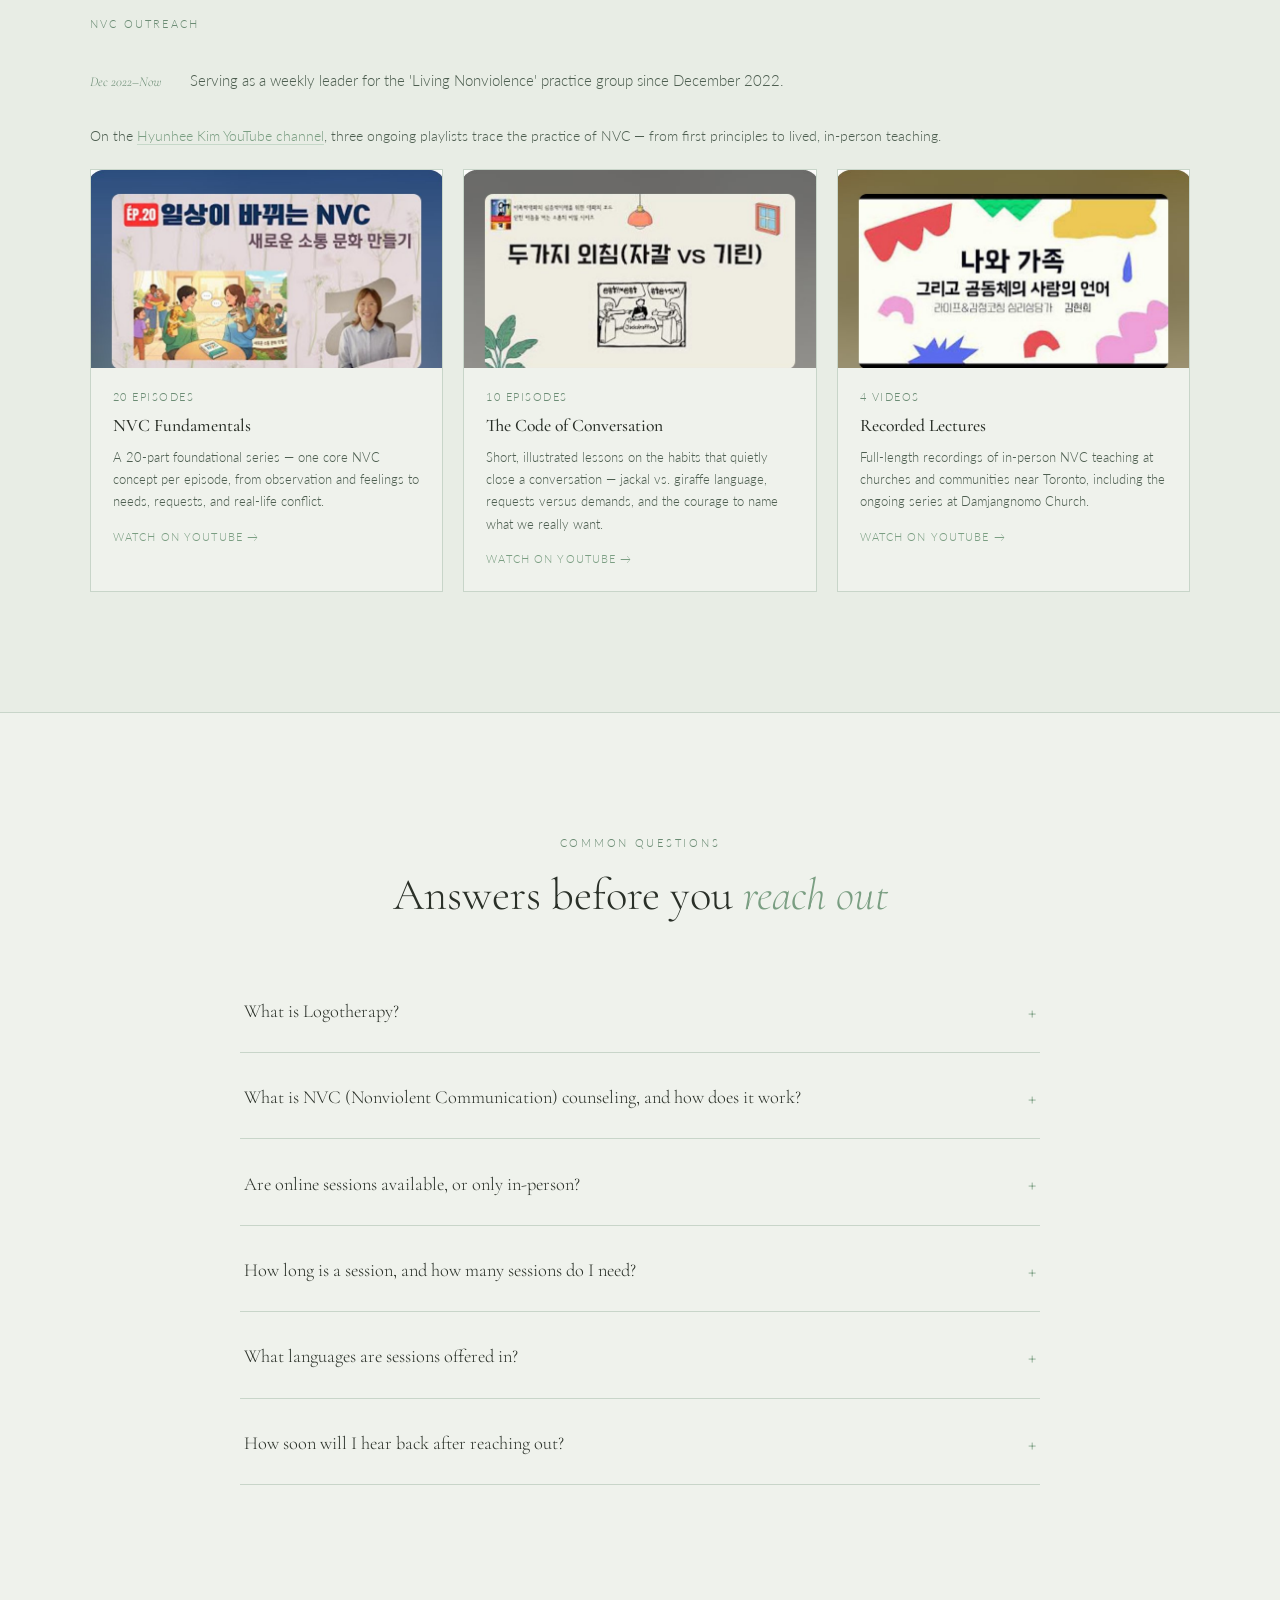
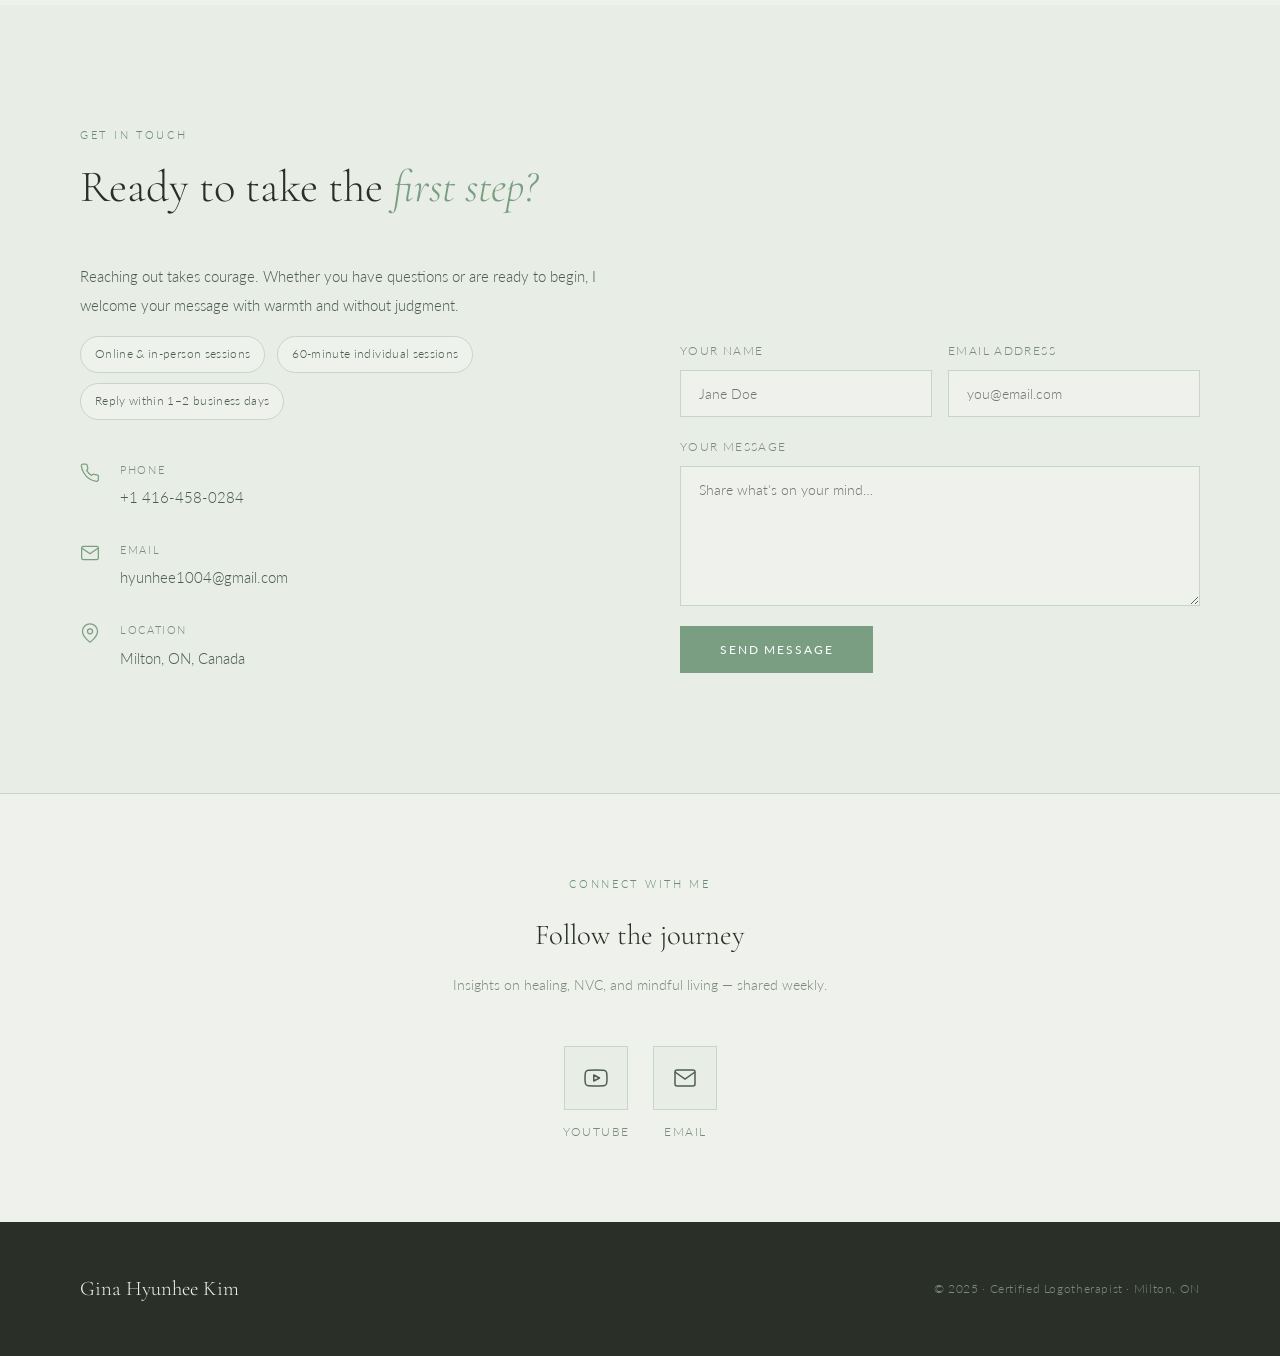
==== commit 516c356f: "BIG Update. AI 검색엔진에 대응할수 있게 파일을 분리" ====
--- a/index.html
+++ b/index.html
@@ -5,7 +5,113 @@
   <meta name="viewport" content="width=device-width, initial-scale=1.0" />
   <title>Gina Hyunhee Kim — Certified Logotherapist & NVC Practitioner</title>
   <meta name="description" content="Certified Logotherapist and Mindful Dialogue Practitioner based in Milton, Ontario. Specializing in NVC, Logotherapy, and compassionate counseling." />
+  <link rel="canonical" href="https://ginakim.org/" />
+  <link rel="alternate" hreflang="en" href="https://ginakim.org/" />
+  <link rel="alternate" hreflang="ko" href="https://ginakim.org/ko/" />
+  <link rel="alternate" hreflang="x-default" href="https://ginakim.org/" />
+  <link rel="icon" type="image/svg+xml" href="images/favicon.svg" />
+
+  <!-- Open Graph / social sharing -->
+  <meta property="og:type" content="profile" />
+  <meta property="og:site_name" content="Gina Hyunhee Kim" />
+  <meta property="og:title" content="Gina Hyunhee Kim — Certified Logotherapist & NVC Practitioner" />
+  <meta property="og:description" content="Certified Logotherapist and Mindful Dialogue Practitioner based in Milton, Ontario. Specializing in NVC, Logotherapy, and compassionate counseling." />
+  <meta property="og:url" content="https://ginakim.org/" />
+  <meta property="og:image" content="https://ginakim.org/images/photo-headshot-2.jpg" />
+  <meta property="og:locale" content="en_US" />
+  <meta property="og:locale:alternate" content="ko_KR" />
+  <meta name="twitter:card" content="summary_large_image" />
+  <meta name="twitter:title" content="Gina Hyunhee Kim — Certified Logotherapist & NVC Practitioner" />
+  <meta name="twitter:description" content="Certified Logotherapist and Mindful Dialogue Practitioner based in Milton, Ontario. Specializing in NVC, Logotherapy, and compassionate counseling." />
+  <meta name="twitter:image" content="https://ginakim.org/images/photo-headshot-2.jpg" />
+
   <link rel="stylesheet" href="css/style.css" />
+
+  <!-- Structured data: who Gina is and what she offers (helps AI/search engines cite her accurately) -->
+  <script type="application/ld+json">
+  {
+    "@context": "https://schema.org",
+    "@type": "Person",
+    "inLanguage": "en",
+    "name": "Gina Hyunhee Kim",
+    "alternateName": "김현희",
+    "jobTitle": "Certified Logotherapist & NVC Facilitator",
+    "description": "Certified Logotherapist and Mindful Dialogue Practitioner based in Milton, Ontario, specializing in Logotherapy and Nonviolent Communication (NVC).",
+    "url": "https://ginakim.org/",
+    "image": "https://ginakim.org/images/photo-headshot-2.jpg",
+    "email": "mailto:hyunhee1004@gmail.com",
+    "telephone": "+1-416-458-0284",
+    "address": {
+      "@type": "PostalAddress",
+      "addressLocality": "Milton",
+      "addressRegion": "ON",
+      "addressCountry": "CA"
+    },
+    "sameAs": [
+      "https://www.youtube.com/@hyunheekim1222"
+    ],
+    "knowsAbout": ["Logotherapy", "Nonviolent Communication", "Mindful Dialogue", "Meaning-Centered Therapy"],
+    "knowsLanguage": ["en", "ko"],
+    "hasCredential": {
+      "@type": "EducationalOccupationalCredential",
+      "credentialCategory": "certification",
+      "name": "Certified Logotherapist",
+      "recognizedBy": {
+        "@type": "Organization",
+        "name": "Korean Institute of Logotherapy (한국의미치료학회)"
+      }
+    },
+    "makesOffer": [
+      { "@type": "Offer", "itemOffered": { "@type": "Service", "name": "Individual Counseling", "description": "1:1 Logotherapy and NVC counseling session, 60 minutes." } },
+      { "@type": "Offer", "itemOffered": { "@type": "Service", "name": "Group Workshops", "description": "NVC and communication workshops for groups of 6–12 people." } },
+      { "@type": "Offer", "itemOffered": { "@type": "Service", "name": "Crisis Support", "description": "Immediate and short-term support for high-risk individuals." } },
+      { "@type": "Offer", "itemOffered": { "@type": "Service", "name": "Logotherapy Sessions", "description": "Meaning-centered therapy grounded in Viktor Frankl's work." } },
+      { "@type": "Offer", "itemOffered": { "@type": "Service", "name": "Bilingual Counseling", "description": "Counseling sessions available in English and Korean." } },
+      { "@type": "Offer", "itemOffered": { "@type": "Service", "name": "Curriculum & Workshops", "description": "Custom NVC and emotional intelligence curriculum design for organizations, churches, schools, and community groups." } }
+    ]
+  }
+  </script>
+
+  <!-- Structured data: FAQ answers, so AI answer engines can surface them directly -->
+  <script type="application/ld+json">
+  {
+    "@context": "https://schema.org",
+    "@type": "FAQPage",
+    "inLanguage": "en",
+    "mainEntity": [
+      {
+        "@type": "Question",
+        "name": "What is Logotherapy?",
+        "acceptedAnswer": { "@type": "Answer", "text": "Logotherapy is a meaning-centered form of psychotherapy developed by Viktor Frankl that helps you find purpose even through suffering. Rather than only treating symptoms, it explores what gives your life meaning — through creative work, relationships, and the attitude you choose toward hardship." }
+      },
+      {
+        "@type": "Question",
+        "name": "What is NVC (Nonviolent Communication) counseling, and how does it work?",
+        "acceptedAnswer": { "@type": "Answer", "text": "NVC counseling uses Marshall Rosenberg's four-step framework — observation, feeling, need, and request — to help you express yourself honestly and listen with empathy. In session, we name what's happening without judgment, identify the feeling and unmet need beneath it, and turn that into a clear, actionable request." }
+      },
+      {
+        "@type": "Question",
+        "name": "Are online sessions available, or only in-person?",
+        "acceptedAnswer": { "@type": "Answer", "text": "Yes — sessions are available both online and in person. Many clients across Ontario and Quebec meet virtually, while local clients in the Milton area can also arrange in-person sessions." }
+      },
+      {
+        "@type": "Question",
+        "name": "How long is a session, and how many sessions do I need?",
+        "acceptedAnswer": { "@type": "Answer", "text": "Individual sessions run 60 minutes, and group workshops run longer with 6–12 participants. The number of sessions varies by person — some find clarity in just a few, while others continue longer-term work. We'll discuss a plan that fits your needs after the first conversation." }
+      },
+      {
+        "@type": "Question",
+        "name": "What languages are sessions offered in?",
+        "acceptedAnswer": { "@type": "Answer", "text": "Sessions are offered in both English and Korean. Korean-speaking clients navigating life in Canada are welcome to express themselves in their heart language throughout the process." }
+      },
+      {
+        "@type": "Question",
+        "name": "How soon will I hear back after reaching out?",
+        "acceptedAnswer": { "@type": "Answer", "text": "Every message is read and answered personally, usually within 1–2 business days. If your inquiry is urgent, please note that in your message so it can be prioritized." }
+      }
+    ]
+  }
+  </script>
 </head>
 <body>
 
@@ -13,36 +119,37 @@
   <nav id="navbar">
     <a href="#hero" class="nav-logo">Gina Kim</a>
     <ul class="nav-links">
-      <li><a href="#about" data-en="About" data-ko="소개">About</a></li>
-      <li><a href="#services" data-en="Services" data-ko="서비스">Services</a></li>
-      <li><a href="#philosophy" data-en="Philosophy" data-ko="상담철학">Philosophy</a></li>
-      <li><a href="#biography" data-en="Biography" data-ko="이야기">Biography</a></li>
-      <li><a href="#foundations" data-en="NVC/Logotherapy" data-ko="비폭력대화/의미치료">NVC/Logotherapy</a></li>
-      <li><a href="#contact" data-en="Contact" data-ko="연락처">Contact</a></li>
+      <li><a href="#about">About</a></li>
+      <li><a href="#services">Services</a></li>
+      <li><a href="#philosophy">Philosophy</a></li>
+      <li><a href="#biography">Biography</a></li>
+      <li><a href="#foundations">NVC/Logotherapy</a></li>
+      <li><a href="#faq">FAQ</a></li>
+      <li><a href="#contact">Contact</a></li>
     </ul>
     <div class="nav-lang">
-      <button class="lang-btn active" onclick="setLang('en', true)">EN</button>
+      <span class="lang-btn active">EN</span>
       <span class="lang-divider"></span>
-      <button class="lang-btn" onclick="setLang('ko', true)">KO</button>
+      <a class="lang-btn" href="/ko/">KO</a>
     </div>
   </nav>
 
   <!-- HERO -->
   <section id="hero">
     <div class="hero-text">
-      <p class="hero-eyebrow" data-en="Milton, Ontario · Canada" data-ko="캐나다 온타리오 밀턴">Milton, Ontario · Canada</p>
+      <p class="hero-eyebrow">Milton, Ontario · Canada</p>
       <h1 class="hero-name"><span>Gina</span> Hyunhee Kim</h1>
       <p class="hero-name-ko">김현희</p>
       <div class="hero-titles">
-        <span class="hero-title-item" data-en="Certified Logotherapist" data-ko="공인 로고테라피스트">Certified Logotherapist</span>
-        <span class="hero-title-item" data-en="Mindful Dialogue Practitioner" data-ko="마음챙김 대화 전문가">Mindful Dialogue Practitioner</span>
-        <span class="hero-title-item" data-en="NVC Facilitator" data-ko="비폭력 대화(NVC) 퍼실리테이터">NVC Facilitator</span>
+        <span class="hero-title-item">Certified Logotherapist</span>
+        <span class="hero-title-item">Mindful Dialogue Practitioner</span>
+        <span class="hero-title-item">NVC Facilitator</span>
       </div>
       <div class="hero-cta-row">
-        <a href="docs/NVC-Education-Program-Proposal-Eng.pdf" data-href-en="docs/NVC-Education-Program-Proposal-Eng.pdf" data-href-ko="docs/NVC-Education-Program-Proposal-Kor.pdf" target="_blank" class="hero-cta" data-en="NVC Education Program Proposal" data-ko="NVC 교육 프로그램 제안서">NVC Education Program Proposal</a>
-
-        <a href="ongo-course.html?lang=en" data-href-en="ongo-course.html?lang=en" data-href-ko="ongo-course.html?lang=ko" target="_blank" class="ongo-btn">
-          <span class="ongo-btn-label" data-en="Online Course" data-ko="온라인 강좌">Online Course</span>
+        <a href="docs/NVC-Education-Program-Proposal-Eng.pdf" target="_blank" class="hero-cta">NVC Education Program Proposal</a>
+
+        <a href="/en/ongo-course.html" target="_blank" class="ongo-btn">
+          <span class="ongo-btn-label">Online Course</span>
           <span class="ongo-btn-title">The Ongo Book 2.0</span>
           <svg viewBox="0 0 20 20" fill="none" stroke="currentColor" stroke-width="1.5">
             <path d="M4 10h12M10 4l6 6-6 6"/>
@@ -72,33 +179,29 @@
       </div>
 
       <div class="about-content">
-        <p class="section-label" data-en="About Gina" data-ko="소개">About Gina</p>
-        <h2 class="section-title" data-en="Healing through <em>connection</em> & empathy" data-ko="연결과 <em>공감</em>을 통한 치유">Healing through <em>connection</em> & empathy</h2>
-
-        <p data-en="I believe counseling is not simply a profession — it is a <strong>lifelong calling</strong>. Drawing from a profound personal journey of resilience and recovery, I walk alongside my clients as they find their own path toward meaning, self-expression, and inner peace." data-ko="저는 상담이 단순한 직업이 아니라 <strong>평생의 소명</strong>이라고 믿습니다. 저 자신의 회복과 성장의 여정에서 얻은 깊은 통찰을 바탕으로, 내담자들이 의미 있는 삶과 내면의 평화를 향해 나아가는 길을 함께 걷고 있습니다.">
-          I believe counseling is not simply a profession — it is a <strong>lifelong calling</strong>. Drawing from a profound personal journey of resilience and recovery, I walk alongside my clients as they find their own path toward meaning, self-expression, and inner peace.
-        </p>
-
-        <p data-en="Integrating <strong>Viktor Frankl's Logotherapy</strong> with <strong>Marshall Rosenberg's Nonviolent Communication (NVC)</strong>, I offer a holistic, heart-centered approach that helps individuals break free from negative emotional cycles and build sustainable, meaningful relationships." data-ko="<strong>빅터 프랭클의 로고테라피</strong>와 <strong>마샬 로젠버그의 비폭력 대화(NVC)</strong>를 통합하여, 부정적인 감정의 순환에서 벗어나 지속 가능하고 의미 있는 관계를 구축할 수 있도록 전인적이고 따뜻한 접근 방식을 제공합니다.">
-          Integrating <strong>Viktor Frankl's Logotherapy</strong> with <strong>Marshall Rosenberg's Nonviolent Communication (NVC)</strong>, I offer a holistic, heart-centered approach that helps individuals break free from negative emotional cycles and build sustainable, meaningful relationships.
-        </p>
+        <p class="section-label">About Gina</p>
+        <h2 class="section-title">Healing through <em>connection</em> & empathy</h2>
+
+        <p>I believe counseling is not simply a profession — it is a <strong>lifelong calling</strong>. Drawing from a profound personal journey of resilience and recovery, I walk alongside my clients as they find their own path toward meaning, self-expression, and inner peace.</p>
+
+        <p>Integrating <strong>Viktor Frankl's Logotherapy</strong> with <strong>Marshall Rosenberg's Nonviolent Communication (NVC)</strong>, I offer a holistic, heart-centered approach that helps individuals break free from negative emotional cycles and build sustainable, meaningful relationships.</p>
 
         <div class="about-quote">
-          <p data-en="&ldquo;Between stimulus and response there is a space. In that space is our power to choose our response.&rdquo;" data-ko="&ldquo;자극과 반응 사이에는 공간이 있습니다. 그 공간 안에 우리의 선택의 힘이 있습니다.&rdquo;">&ldquo;Between stimulus and response there is a space. In that space is our power to choose our response.&rdquo;</p>
+          <p>&ldquo;Between stimulus and response there is a space. In that space is our power to choose our response.&rdquo;</p>
         </div>
 
         <div class="about-stats">
           <div class="stat-item">
             <span class="stat-number">5+</span>
-            <span class="stat-label" data-en="Years Practice" data-ko="상담 경력">Years Practice</span>
+            <span class="stat-label">Years Practice</span>
           </div>
           <div class="stat-item">
             <span class="stat-number">2</span>
-            <span class="stat-label" data-en="Certifications" data-ko="자격증">Certifications</span>
+            <span class="stat-label">Certifications</span>
           </div>
           <div class="stat-item">
             <span class="stat-number">2</span>
-            <span class="stat-label" data-en="Languages" data-ko="언어">Languages</span>
+            <span class="stat-label">Languages</span>
           </div>
         </div>
       </div>
@@ -108,8 +211,8 @@
   <!-- SERVICES -->
   <section id="services">
     <div class="services-header">
-      <p class="section-label" data-en="What I Offer" data-ko="서비스 안내">What I Offer</p>
-      <h2 class="section-title" data-en="Services designed for <em>your journey</em>" data-ko="당신의 여정을 위한 <em>맞춤 서비스</em>">Services designed for <em>your journey</em></h2>
+      <p class="section-label">What I Offer</p>
+      <h2 class="section-title">Services designed for <em>your journey</em></h2>
     </div>
 
     <div class="services-grid">
@@ -119,11 +222,9 @@
         <svg class="service-icon" viewBox="0 0 24 24" fill="none" stroke="currentColor" stroke-width="1.2">
           <path d="M20.84 4.61a5.5 5.5 0 0 0-7.78 0L12 5.67l-1.06-1.06a5.5 5.5 0 0 0-7.78 7.78l1.06 1.06L12 21.23l7.78-7.78 1.06-1.06a5.5 5.5 0 0 0 0-7.78z"/>
         </svg>
-        <h3 class="service-title" data-en="Individual Counseling" data-ko="개인 상담">Individual Counseling</h3>
-        <span class="service-title-ko" data-en="1:1 Session · 60 min" data-ko="1:1 세션 · 60분">1:1 Session · 60 min</span>
-        <p class="service-desc" data-en="A safe, confidential space to explore your inner world. Together we address depression, anxiety, relationship challenges, and life transitions using Logotherapy and NVC principles to help you rediscover your purpose and strength." data-ko="내면의 세계를 탐색하는 안전하고 비밀스러운 공간입니다. 로고테라피와 NVC 원칙을 활용하여 우울, 불안, 관계 문제, 삶의 전환점 등을 함께 다루며 당신 안의 목적과 힘을 되찾도록 돕습니다.">
-          A safe, confidential space to explore your inner world. Together we address depression, anxiety, relationship challenges, and life transitions using Logotherapy and NVC principles to help you rediscover your purpose and strength.
-        </p>
+        <h3 class="service-title">Individual Counseling</h3>
+        <span class="service-title-ko">1:1 Session · 60 min</span>
+        <p class="service-desc">A safe, confidential space to explore your inner world. Together we address depression, anxiety, relationship challenges, and life transitions using Logotherapy and NVC principles to help you rediscover your purpose and strength.</p>
       </div>
 
       <div class="service-card">
@@ -134,11 +235,9 @@
           <path d="M23 21v-2a4 4 0 0 0-3-3.87"/>
           <path d="M16 3.13a4 4 0 0 1 0 7.75"/>
         </svg>
-        <h3 class="service-title" data-en="Group Workshops" data-ko="그룹 워크샵">Group Workshops</h3>
-        <span class="service-title-ko" data-en="NVC & Communication · 6–12 people" data-ko="NVC & 소통 · 6–12명">NVC & Communication · 6–12 people</span>
-        <p class="service-desc" data-en="Facilitated group experiences centered on Nonviolent Communication. Participants learn empathetic listening, authentic self-expression, and compassionate conflict resolution through guided practice and reflective exercises." data-ko="비폭력 대화를 중심으로 한 그룹 경험입니다. 참가자들은 공감적 경청, 진실한 자기 표현, 그리고 연민 어린 갈등 해결법을 안내된 실습과 성찰 활동을 통해 배웁니다.">
-          Facilitated group experiences centered on Nonviolent Communication. Participants learn empathetic listening, authentic self-expression, and compassionate conflict resolution through guided practice and reflective exercises.
-        </p>
+        <h3 class="service-title">Group Workshops</h3>
+        <span class="service-title-ko">NVC & Communication · 6–12 people</span>
+        <p class="service-desc">Facilitated group experiences centered on Nonviolent Communication. Participants learn empathetic listening, authentic self-expression, and compassionate conflict resolution through guided practice and reflective exercises.</p>
       </div>
 
       <div class="service-card">
@@ -148,11 +247,9 @@
           <line x1="12" y1="8" x2="12" y2="12"/>
           <line x1="12" y1="16" x2="12.01" y2="16"/>
         </svg>
-        <h3 class="service-title" data-en="Crisis Support" data-ko="위기 개입 지원">Crisis Support</h3>
-        <span class="service-title-ko" data-en="Immediate & Short-Term" data-ko="즉각적 · 단기 지원">Immediate & Short-Term</span>
-        <p class="service-desc" data-en="Specialized support for high-risk individuals navigating severe depression, divorce, grief, and suicidal ideation. My approach combines professional expertise with genuine compassion to guide you toward stability and resilience." data-ko="심각한 우울, 이혼, 애도, 자살 충동 등 고위험 상황에 처한 분들을 위한 전문 지원입니다. 전문적 역량과 진정한 공감을 결합하여 안정과 회복력을 향해 나아갈 수 있도록 돕습니다.">
-          Specialized support for high-risk individuals navigating severe depression, divorce, grief, and suicidal ideation. My approach combines professional expertise with genuine compassion to guide you toward stability and resilience.
-        </p>
+        <h3 class="service-title">Crisis Support</h3>
+        <span class="service-title-ko">Immediate & Short-Term</span>
+        <p class="service-desc">Specialized support for high-risk individuals navigating severe depression, divorce, grief, and suicidal ideation. My approach combines professional expertise with genuine compassion to guide you toward stability and resilience.</p>
       </div>
 
       <div class="service-card">
@@ -161,11 +258,9 @@
           <path d="M4 15s1-1 4-1 5 2 8 2 4-1 4-1V3s-1 1-4 1-5-2-8-2-4 1-4 1z"/>
           <line x1="4" y1="22" x2="4" y2="15"/>
         </svg>
-        <h3 class="service-title" data-en="Logotherapy Sessions" data-ko="로고테라피 세션">Logotherapy Sessions</h3>
-        <span class="service-title-ko" data-en="Meaning-Centered Therapy" data-ko="의미 중심 치료">Meaning-Centered Therapy</span>
-        <p class="service-desc" data-en="Drawing from Viktor Frankl's foundational work, we explore the unique meaning in your life's experiences — including suffering — to cultivate a profound sense of purpose, freedom, and responsibility." data-ko="빅터 프랭클의 근본적인 연구를 바탕으로, 고통을 포함한 삶의 경험 속에서 고유한 의미를 발견하여 깊은 목적 의식, 자유, 그리고 책임감을 키워나갑니다.">
-          Drawing from Viktor Frankl's foundational work, we explore the unique meaning in your life's experiences — including suffering — to cultivate a profound sense of purpose, freedom, and responsibility.
-        </p>
+        <h3 class="service-title">Logotherapy Sessions</h3>
+        <span class="service-title-ko">Meaning-Centered Therapy</span>
+        <p class="service-desc">Drawing from Viktor Frankl's foundational work, we explore the unique meaning in your life's experiences — including suffering — to cultivate a profound sense of purpose, freedom, and responsibility.</p>
       </div>
 
       <div class="service-card">
@@ -173,11 +268,9 @@
         <svg class="service-icon" viewBox="0 0 24 24" fill="none" stroke="currentColor" stroke-width="1.2">
           <path d="M21 15a2 2 0 0 1-2 2H7l-4 4V5a2 2 0 0 1 2-2h14a2 2 0 0 1 2 2z"/>
         </svg>
-        <h3 class="service-title" data-en="Bilingual Counseling" data-ko="이중 언어 상담">Bilingual Counseling</h3>
-        <span class="service-title-ko" data-en="English · 한국어" data-ko="영어 · 한국어">English · 한국어</span>
-        <p class="service-desc" data-en="Sessions available in both English and Korean. For Korean-speaking clients navigating life in Canada, I offer a deeply culturally sensitive space where you can express yourself in your heart language." data-ko="영어와 한국어 모두로 세션을 진행합니다. 캐나다에서 생활하는 한국어 사용 내담자들을 위해 모국어로 자신을 표현할 수 있는 깊은 문화적 감수성의 공간을 제공합니다.">
-          Sessions available in both English and Korean. For Korean-speaking clients navigating life in Canada, I offer a deeply culturally sensitive space where you can express yourself in your heart language.
-        </p>
+        <h3 class="service-title">Bilingual Counseling</h3>
+        <span class="service-title-ko">English · 한국어</span>
+        <p class="service-desc">Sessions available in both English and Korean. For Korean-speaking clients navigating life in Canada, I offer a deeply culturally sensitive space where you can express yourself in your heart language.</p>
       </div>
 
       <div class="service-card">
@@ -187,11 +280,9 @@
           <path d="M2 17l10 5 10-5"/>
           <path d="M2 12l10 5 10-5"/>
         </svg>
-        <h3 class="service-title" data-en="Curriculum & Workshops" data-ko="커리큘럼 & 교육">Curriculum & Workshops</h3>
-        <span class="service-title-ko" data-en="Organizations & Communities" data-ko="기관 및 커뮤니티">Organizations & Communities</span>
-        <p class="service-desc" data-en="Custom NVC and emotional intelligence curriculum design for organizations, churches, schools, and community groups. Bringing evidence-based communication tools to your team or congregation in an accessible, engaging format." data-ko="기관, 교회, 학교, 커뮤니티 그룹을 위한 맞춤형 NVC 및 감성 지능 커리큘럼 설계. 근거 기반의 소통 도구를 귀 기관이나 회중에게 접근하기 쉽고 참여적인 형식으로 전달합니다.">
-          Custom NVC and emotional intelligence curriculum design for organizations, churches, schools, and community groups. Bringing evidence-based communication tools to your team or congregation in an accessible, engaging format.
-        </p>
+        <h3 class="service-title">Curriculum & Workshops</h3>
+        <span class="service-title-ko">Organizations & Communities</span>
+        <p class="service-desc">Custom NVC and emotional intelligence curriculum design for organizations, churches, schools, and community groups. Bringing evidence-based communication tools to your team or congregation in an accessible, engaging format.</p>
       </div>
 
     </div>
@@ -200,10 +291,8 @@
   <!-- PHILOSOPHY -->
   <section id="philosophy">
     <div class="philosophy-inner">
-      <p class="section-label" data-en="My Approach" data-ko="상담 철학">My Approach</p>
-      <blockquote class="philosophy-quote" data-en="&ldquo;Every person carries within them a <em>seed of meaning</em> waiting to bloom. My role is not to fix, but to <em>illuminate</em> the path so you can find your own way forward.&rdquo;" data-ko="&ldquo;모든 사람 안에는 피어나기를 기다리는 <em>의미의 씨앗</em>이 있습니다. 제 역할은 고치는 것이 아니라, 당신이 스스로 앞으로 나아갈 수 있도록 <em>길을 밝히는</em> 것입니다.&rdquo;">
-        &ldquo;Every person carries within them a <em>seed of meaning</em> waiting to bloom. My role is not to fix, but to <em>illuminate</em> the path so you can find your own way forward.&rdquo;
-      </blockquote>
+      <p class="section-label">My Approach</p>
+      <blockquote class="philosophy-quote">&ldquo;Every person carries within them a <em>seed of meaning</em> waiting to bloom. My role is not to fix, but to <em>illuminate</em> the path so you can find your own way forward.&rdquo;</blockquote>
       <p class="philosophy-attr">— Gina Hyunhee Kim</p>
     </div>
   </section>
@@ -211,8 +300,8 @@
   <!-- BIOGRAPHY -->
   <section id="biography">
     <div class="biography-header">
-      <p class="section-label" data-en="My Story" data-ko="나의 이야기">My Story</p>
-      <h2 class="section-title" data-en="A journey of <em>listening</em> & connection" data-ko="경청과 <em>연결</em>의 여정">A journey of <em>listening</em> & connection</h2>
+      <p class="section-label">My Story</p>
+      <h2 class="section-title">A journey of <em>listening</em> & connection</h2>
     </div>
 
     <div class="timeline">
@@ -223,10 +312,8 @@
           <div class="timeline-photo size-wide tone-distant">
             <img src="images/photo-biography-1989.jpg" alt="Gina Kim with kindergarten students, 1993" />
           </div>
-          <h3 class="timeline-title" data-en="Beginning of a Calling" data-ko="시작, 그 따스한 이끌림">Beginning of a Calling</h3>
-          <p data-en="In childhood, quietly listening to a friend's small worries became the first page of a lifelong calling. A warm word from an elder — &ldquo;thank you for listening to me&rdquo; — stayed with me ever since, and listening to others slowly grew into both a habit and a longing within me." data-ko="어린 시절, 친구들의 작은 고민을 가만히 들어주던 순간들이 상담 인생의 첫 페이지가 되었습니다. &ldquo;내 말을 들어줘서 고맙다&rdquo;던 한 어른의 따뜻한 말 한마디가 마음 깊이 새겨졌고, 타인의 이야기에 귀 기울이는 일은 어느새 제 안의 오랜 습관이자 갈망이 되었습니다.">
-            In childhood, quietly listening to a friend's small worries became the first page of a lifelong calling. A warm word from an elder — &ldquo;thank you for listening to me&rdquo; — stayed with me ever since, and listening to others slowly grew into both a habit and a longing within me.
-          </p>
+          <h3 class="timeline-title">Beginning of a Calling</h3>
+          <p>In childhood, quietly listening to a friend's small worries became the first page of a lifelong calling. A warm word from an elder — &ldquo;thank you for listening to me&rdquo; — stayed with me ever since, and listening to others slowly grew into both a habit and a longing within me.</p>
         </div>
       </div>
 
@@ -236,10 +323,8 @@
           <div class="timeline-photo size-wide tone-distant">
             <img src="images/photo-biography-teacher.jpg" alt="Gina Kim with kindergarten students on an apple orchard field trip" />
           </div>
-          <h3 class="timeline-title" data-en="A Teacher's First Steps" data-ko="유치원 교사, 아이들과의 만남">A Teacher's First Steps</h3>
-          <p data-en="I took my first steps into society as a kindergarten teacher, beginning a journey of meeting and nurturing young children." data-ko="유치원 교사로 사회에 첫 발을 내딛으며 아이들과의 만남을 시작했습니다.">
-            I took my first steps into society as a kindergarten teacher, beginning a journey of meeting and nurturing young children.
-          </p>
+          <h3 class="timeline-title">A Teacher's First Steps</h3>
+          <p>I took my first steps into society as a kindergarten teacher, beginning a journey of meeting and nurturing young children.</p>
         </div>
       </div>
 
@@ -249,10 +334,8 @@
           <div class="timeline-photo size-wide tone-distant">
             <img src="images/photo-biography-daycare.jpg" alt="Gina Kim with daycare staff and children" />
           </div>
-          <h3 class="timeline-title" data-en="Building & Leading" data-ko="어린이집 운영">Building & Leading</h3>
-          <p data-en="As director of a childcare center, I began a new chapter — counseling parents, meeting fellow education leaders, and shaping a vision for early education while learning the fundamentals of running an institution." data-ko="어린이집 운영자로서 새로운 커리어를 시작하며 학부모 상담과 교육기관장들과의 만남을 통해 교육에 대한 비전을 설계하고, 기관 운영에 대해 많은 것을 배워나갔습니다.">
-            As director of a childcare center, I began a new chapter — counseling parents, meeting fellow education leaders, and shaping a vision for early education while learning the fundamentals of running an institution.
-          </p>
+          <h3 class="timeline-title">Building & Leading</h3>
+          <p>As director of a childcare center, I began a new chapter — counseling parents, meeting fellow education leaders, and shaping a vision for early education while learning the fundamentals of running an institution.</p>
         </div>
       </div>
 
@@ -267,10 +350,8 @@
               <img src="images/photo-biography-canada-community.jpg" alt="Gina Kim with the Korean church community in Canada" />
             </div>
           </div>
-          <h3 class="timeline-title" data-en="A New Beginning in Canada" data-ko="낯선 땅에서 피어난 소통과 연결">A New Beginning in Canada</h3>
-          <p data-en="After marriage, I relocated to Canada and began a life of service — running a Korean language school and leading within my church community. I helped Canadian-born children of Korean heritage rediscover their roots, while guiding a community of faith." data-ko="결혼 후 캐나다로 삶의 터전을 옮겨, 한국학교 운영과 교회 리더로서 섬김의 삶을 시작했습니다. 캐나다에서 나고 자라 한국의 문화와 언어에 익숙하지 않은 아이들이 자신의 뿌리를 찾도록 돕고, 신앙 공동체를 이끄는 역할을 감당했습니다.">
-            After marriage, I relocated to Canada and began a life of service — running a Korean language school and leading within my church community. I helped Canadian-born children of Korean heritage rediscover their roots, while guiding a community of faith.
-          </p>
+          <h3 class="timeline-title">A New Beginning in Canada</h3>
+          <p>After marriage, I relocated to Canada and began a life of service — running a Korean language school and leading within my church community. I helped Canadian-born children of Korean heritage rediscover their roots, while guiding a community of faith.</p>
         </div>
       </div>
 
@@ -288,10 +369,8 @@
               <img src="images/photo-biography-missions-family.jpg" alt="Gina Kim with fellow missionaries" />
             </div>
           </div>
-          <h3 class="timeline-title" data-en="Short-Term Missions" data-ko="단기선교">Short-Term Missions</h3>
-          <p data-en="Short-term mission work carried me from China to Germany, Mexico, and Indigenous communities across Canada. Languages and cultures differed, but listening to people's stories and offering comfort felt as natural — and as joyful — as breathing." data-ko="중국, 독일, 멕시코, 그리고 캐나다 원주민 사회에 이르기까지 다양한 삶의 현장에서 단기 선교를 이어갔습니다. 언어와 문화는 달랐지만, 이야기를 듣고 함께하며 위로를 건네는 일은 숨쉬듯 자연스러운 기쁨이었습니다.">
-            Short-term mission work carried me from China to Germany, Mexico, and Indigenous communities across Canada. Languages and cultures differed, but listening to people's stories and offering comfort felt as natural — and as joyful — as breathing.
-          </p>
+          <h3 class="timeline-title">Short-Term Missions</h3>
+          <p>Short-term mission work carried me from China to Germany, Mexico, and Indigenous communities across Canada. Languages and cultures differed, but listening to people's stories and offering comfort felt as natural — and as joyful — as breathing.</p>
         </div>
       </div>
 
@@ -309,10 +388,8 @@
               <img src="images/photo-biography-tea-presenting.jpg" alt="Gina Kim in hanbok presenting the Korean tea ceremony" />
             </div>
           </div>
-          <h3 class="timeline-title" data-en="A Cup of Tea, A Shared Root" data-ko="차 한 잔에 담아낸 뿌리와 공감">A Cup of Tea, A Shared Root</h3>
-          <p data-en="I had the privilege of introducing traditional Korean tea culture to Korean children adopted into Canadian families — a journey born from deep empathy with adoptive parents who wished their children would never forget the beauty of their birth heritage. Watching the children discover their identity in the fragrance of tea remains an unforgettable grace." data-ko="캐나다 가정으로 입양된 한국인 자녀들에게 우리의 전통 차 문화를 소개하는 귀한 기회가 있었습니다. &ldquo;아이가 태어난 모국의 아름다운 뿌리를 잊지 않게 해주고 싶다&rdquo;던 양부모님들의 마음에 깊이 공감하며 시작된 동행이었습니다. 차 향기 속에서 아이들이 자신의 정체성을 찾아가던 시간은 잊지 못할 은혜였습니다.">
-            I had the privilege of introducing traditional Korean tea culture to Korean children adopted into Canadian families — a journey born from deep empathy with adoptive parents who wished their children would never forget the beauty of their birth heritage. Watching the children discover their identity in the fragrance of tea remains an unforgettable grace.
-          </p>
+          <h3 class="timeline-title">A Cup of Tea, A Shared Root</h3>
+          <p>I had the privilege of introducing traditional Korean tea culture to Korean children adopted into Canadian families — a journey born from deep empathy with adoptive parents who wished their children would never forget the beauty of their birth heritage. Watching the children discover their identity in the fragrance of tea remains an unforgettable grace.</p>
         </div>
       </div>
 
@@ -322,10 +399,8 @@
           <div class="timeline-photo size-wide aspect-4-3 tone-muted">
             <img src="images/photo-biography-accident.jpg" alt="The wrecked car from Gina Kim's 2013 accident" />
           </div>
-          <h3 class="timeline-title" data-en="An Unexpected Trial" data-ko="뜻밖의 시련">An Unexpected Trial</h3>
-          <p data-en="A sudden car accident — severe enough to require emergency helicopter transport — brought everything to a halt. Treatment then revealed thyroid cancer that had spread to the lymph nodes, leading to surgery and a long battle with illness. The limits of my body forced me to set aside the work I had so passionately carried." data-ko="예고 없이 찾아온 교통사고로 헬리콥터 긴급 이송을 받을 만큼 큰 부상을 입었고, 치료 중 갑상선암까지 발견되어 임파선 전이 제거 수술과 긴 투병 생활이 이어졌습니다. 육체의 한계는 그동안 열정적으로 이어오던 사역을 잠시 내려놓게 했습니다.">
-            A sudden car accident — severe enough to require emergency helicopter transport — brought everything to a halt. Treatment then revealed thyroid cancer that had spread to the lymph nodes, leading to surgery and a long battle with illness. The limits of my body forced me to set aside the work I had so passionately carried.
-          </p>
+          <h3 class="timeline-title">An Unexpected Trial</h3>
+          <p>A sudden car accident — severe enough to require emergency helicopter transport — brought everything to a halt. Treatment then revealed thyroid cancer that had spread to the lymph nodes, leading to surgery and a long battle with illness. The limits of my body forced me to set aside the work I had so passionately carried.</p>
         </div>
       </div>
 
@@ -335,10 +410,8 @@
           <div class="timeline-photo size-wide tone-muted">
             <img src="images/photo-biography-refugee-family.jpg" alt="Gina Kim with the Syrian refugee family she supported" />
           </div>
-          <h3 class="timeline-title" data-en="Care, Rediscovered" data-ko="다시 시작된 돌봄">Care, Rediscovered</h3>
-          <p data-en="In the depths of that difficult season, I was given the chance to care for a Syrian refugee family who had arrived with only a few bags. Joining a team supporting their resettlement, I walked alongside them for years — and felt my own inner joy and vitality return. In caring for others through my own pain, I found my own healing." data-ko="그 깊은 터널 속에서 시리아 난민 가족을 돌볼 기회가 찾아왔습니다. 단 몇 개의 가방만 든 채 낯선 땅에 도착한 그들의 정착을 돕는 팀에 합류해 수년간 함께했고, 그 안에서 멈추었던 제 안의 기쁨과 생기가 다시 솟아오르는 것을 경험했습니다. 고통 속에서 타인을 돌보며 저 역시 치유받았습니다.">
-            In the depths of that difficult season, I was given the chance to care for a Syrian refugee family who had arrived with only a few bags. Joining a team supporting their resettlement, I walked alongside them for years — and felt my own inner joy and vitality return. In caring for others through my own pain, I found my own healing.
-          </p>
+          <h3 class="timeline-title">Care, Rediscovered</h3>
+          <p>In the depths of that difficult season, I was given the chance to care for a Syrian refugee family who had arrived with only a few bags. Joining a team supporting their resettlement, I walked alongside them for years — and felt my own inner joy and vitality return. In caring for others through my own pain, I found my own healing.</p>
         </div>
       </div>
 
@@ -348,23 +421,19 @@
           <div class="timeline-photo size-md tone-muted">
             <img src="images/photo-biography-surgery.jpg" alt="Gina Kim recovering after her shoulder surgery" />
           </div>
-          <h3 class="timeline-title" data-en="A Sturdier Life" data-ko="단단해진 삶">A Sturdier Life</h3>
-          <p data-en="Ten years after the accident, I finally underwent surgery to replace my shattered shoulder with titanium — a procedure long delayed until my body's balance allowed it. With that lingering pain finally released, I began preparing, body and spirit stronger than ever, for a new leap forward." data-ko="교통사고로 부서졌던 어깨뼈를 10년 만에 티타늄으로 교체하는 수술을 받았습니다. 오랜 시간 미뤄왔던 수술이 마침내 가능해지며, 몸에 남아있던 통증을 비워내고 한층 단단해진 몸과 마음으로 새로운 삶의 도약을 준비하게 되었습니다.">
-            Ten years after the accident, I finally underwent surgery to replace my shattered shoulder with titanium — a procedure long delayed until my body's balance allowed it. With that lingering pain finally released, I began preparing, body and spirit stronger than ever, for a new leap forward.
-          </p>
-        </div>
-      </div>
-
-      <div class="timeline-item">
-        <div class="timeline-marker timeline-marker-now"><span class="timeline-year" data-en="Now" data-ko="현재">Now</span></div>
+          <h3 class="timeline-title">A Sturdier Life</h3>
+          <p>Ten years after the accident, I finally underwent surgery to replace my shattered shoulder with titanium — a procedure long delayed until my body's balance allowed it. With that lingering pain finally released, I began preparing, body and spirit stronger than ever, for a new leap forward.</p>
+        </div>
+      </div>
+
+      <div class="timeline-item">
+        <div class="timeline-marker timeline-marker-now"><span class="timeline-year">Now</span></div>
         <div class="timeline-card">
           <div class="timeline-photo size-wide aspect-4-3 tone-vivid">
             <img src="images/photo-biography-moving-forward.jpg" alt="Moving forward — a symbol of Gina Kim's next chapter" />
           </div>
-          <h3 class="timeline-title" data-en="Beyond Listening, Toward Connection" data-ko="경청을 넘어 온전한 연결로">Beyond Listening, Toward Connection</h3>
-          <p data-en="Every step of this journey has been a stepping stone toward deeper empathy and a truer understanding of connection. Today, I carry that lifelong habit of listening into the discipline of Nonviolent Communication — opening spaces where conflict becomes understanding, and wounds become healing." data-ko="지나온 모든 여정은 타인의 고통에 공감하고 진정한 소통의 가치를 배우기 위한 디딤돌이었습니다. 이제 비폭력 대화(NVC)라는 새로운 지평을 향해 나아가며, 경청의 오랜 습관에 전문적인 소통의 깊이를 더해 갈등이 이해로, 상처가 회복으로 바뀌는 소통의 장을 열어가고자 합니다.">
-            Every step of this journey has been a stepping stone toward deeper empathy and a truer understanding of connection. Today, I carry that lifelong habit of listening into the discipline of Nonviolent Communication — opening spaces where conflict becomes understanding, and wounds become healing.
-          </p>
+          <h3 class="timeline-title">Beyond Listening, Toward Connection</h3>
+          <p>Every step of this journey has been a stepping stone toward deeper empathy and a truer understanding of connection. Today, I carry that lifelong habit of listening into the discipline of Nonviolent Communication — opening spaces where conflict becomes understanding, and wounds become healing.</p>
         </div>
       </div>
 
@@ -374,41 +443,33 @@
   <!-- FOUNDATIONS -->
   <section id="foundations">
     <div class="foundations-header">
-      <p class="section-label" data-en="Foundations of My Work" data-ko="제 상담의 뿌리">Foundations of My Work</p>
-      <h2 class="section-title" data-en="Two teachers, one <em>path</em> of healing" data-ko="두 스승, 하나의 <em>치유의 길</em>">Two teachers, one <em>path</em> of healing</h2>
+      <p class="section-label">Foundations of My Work</p>
+      <h2 class="section-title">Two teachers, one <em>path</em> of healing</h2>
     </div>
 
     <div class="foundations-tabs">
-      <button class="foundations-tab-btn active" data-tab="nvc" onclick="setFoundationsTab('nvc')" data-en="Nonviolent Communication (NVC)" data-ko="비폭력대화 (NVC)">Nonviolent Communication (NVC)</button>
-      <button class="foundations-tab-btn" data-tab="logotherapy" onclick="setFoundationsTab('logotherapy')" data-en="Logotherapy" data-ko="로고테라피">Logotherapy</button>
+      <button class="foundations-tab-btn active" data-tab="nvc" onclick="setFoundationsTab('nvc')">Nonviolent Communication (NVC)</button>
+      <button class="foundations-tab-btn" data-tab="logotherapy" onclick="setFoundationsTab('logotherapy')">Logotherapy</button>
     </div>
 
     <div class="foundations-panels">
 
       <!-- NVC PANEL -->
       <div class="foundations-panel active" data-panel="nvc">
-        <p class="foundations-eyebrow" data-en="Founded by Marshall B. Rosenberg" data-ko="창시자 마샬 로젠버그(Marshall B. Rosenberg)">Founded by Marshall B. Rosenberg</p>
-        <h3 class="foundations-name" data-en="Nonviolent Communication" data-ko="비폭력대화 (NVC)">Nonviolent Communication</h3>
+        <p class="foundations-eyebrow">Founded by Marshall B. Rosenberg</p>
+        <h3 class="foundations-name">Nonviolent Communication</h3>
 
         <div class="foundations-grid">
           <div class="foundations-intro">
             <figure class="foundations-photo-frame">
               <img src="images/Marshall-Rosenberg1.jpeg" alt="Marshall B. Rosenberg" />
             </figure>
-            <p data-en="Nonviolent Communication (NVC) is an approach to compassionate connection developed by American psychologist Marshall B. Rosenberg in the 1960s and 70s, carried forward today by the Center for Nonviolent Communication (CNVC). NVC rests on a simple premise: beneath every action, judgment, and conflict lies a universal human need — and connection becomes possible the moment we learn to hear it."
-               data-ko="비폭력대화(NVC)는 미국의 심리학자 마샬 로젠버그(Marshall B. Rosenberg)가 1960~70년대에 개발하고, 현재는 CNVC(Center for Nonviolent Communication)를 통해 전 세계로 이어지고 있는 공감적 연결의 대화법입니다. NVC는 단순한 전제에서 출발합니다 — 모든 행동과 판단, 갈등의 이면에는 보편적인 인간의 욕구(needs)가 있으며, 그 욕구를 들을 수 있을 때 비로소 연결이 가능해진다는 것입니다.">
-              Nonviolent Communication (NVC) is an approach to compassionate connection developed by American psychologist Marshall B. Rosenberg in the 1960s and 70s, carried forward today by the Center for Nonviolent Communication (CNVC). NVC rests on a simple premise: beneath every action, judgment, and conflict lies a universal human need — and connection becomes possible the moment we learn to hear it.
-            </p>
-            <p data-en="Rosenberg called it a language of the heart — often described through the image of the giraffe, the land animal with the largest heart, listening for feelings and needs instead of the reflexive, judgment-driven &ldquo;jackal&rdquo; language most of us were raised speaking."
-               data-ko="로젠버그는 이를 &lsquo;가슴의 언어&rsquo;라 불렀으며, 흔히 육상동물 중 가장 큰 심장을 가진 &lsquo;기린의 언어&rsquo;에 비유합니다. 판단과 비난이 앞서는 반사적인 &lsquo;자칼의 언어&rsquo; 대신, 서로의 느낌과 욕구에 귀 기울이는 대화 방식입니다.">
-              Rosenberg called it a language of the heart — often described through the image of the giraffe, the land animal with the largest heart, listening for feelings and needs instead of the reflexive, judgment-driven &ldquo;jackal&rdquo; language most of us were raised speaking.
-            </p>
+            <p>Nonviolent Communication (NVC) is an approach to compassionate connection developed by American psychologist Marshall B. Rosenberg in the 1960s and 70s, carried forward today by the Center for Nonviolent Communication (CNVC). NVC rests on a simple premise: beneath every action, judgment, and conflict lies a universal human need — and connection becomes possible the moment we learn to hear it.</p>
+            <p>Rosenberg called it a language of the heart — often described through the image of the giraffe, the land animal with the largest heart, listening for feelings and needs instead of the reflexive, judgment-driven &ldquo;jackal&rdquo; language most of us were raised speaking.</p>
 
             <div class="foundations-quote">
-              <p data-en="&ldquo;What I want in my life is compassion, a flow between myself and others based on a mutual giving from the heart.&rdquo;" data-ko="&ldquo;내가 삶에서 원하는 것은 연민입니다. 나와 타인 사이에서 마음으로부터 우러나오는 나눔이 흐르는 것, 바로 그것입니다.&rdquo;">
-                &ldquo;What I want in my life is compassion, a flow between myself and others based on a mutual giving from the heart.&rdquo;
-              </p>
-              <span data-en="— Marshall B. Rosenberg" data-ko="— 마샬 로젠버그">— Marshall B. Rosenberg</span>
+              <p>&ldquo;What I want in my life is compassion, a flow between myself and others based on a mutual giving from the heart.&rdquo;</p>
+              <span>— Marshall B. Rosenberg</span>
             </div>
           </div>
 
@@ -416,78 +477,68 @@
             <div class="principle-item">
               <span class="principle-marker">01</span>
               <div class="principle-text">
-                <h4 data-en="Observation" data-ko="관찰">Observation</h4>
-                <p data-en="Describing what happened without judgment or evaluation." data-ko="평가나 판단 없이 있는 그대로 본 것을 말하기">Describing what happened without judgment or evaluation.</p>
+                <h4>Observation</h4>
+                <p>Describing what happened without judgment or evaluation.</p>
               </div>
             </div>
             <div class="principle-item">
               <span class="principle-marker">02</span>
               <div class="principle-text">
-                <h4 data-en="Feelings" data-ko="느낌">Feelings</h4>
-                <p data-en="Naming the emotion the observation stirs in us." data-ko="그 관찰이 내 안에 불러일으키는 감정을 알아차리기">Naming the emotion the observation stirs in us.</p>
+                <h4>Feelings</h4>
+                <p>Naming the emotion the observation stirs in us.</p>
               </div>
             </div>
             <div class="principle-item">
               <span class="principle-marker">03</span>
               <div class="principle-text">
-                <h4 data-en="Needs" data-ko="필요 (욕구)">Needs</h4>
-                <p data-en="Uncovering the universal human need beneath the feeling." data-ko="그 느낌 아래 있는 보편적인 욕구를 발견하기">Uncovering the universal human need beneath the feeling.</p>
+                <h4>Needs</h4>
+                <p>Uncovering the universal human need beneath the feeling.</p>
               </div>
             </div>
             <div class="principle-item">
               <span class="principle-marker">04</span>
               <div class="principle-text">
-                <h4 data-en="Requests" data-ko="부탁">Requests</h4>
-                <p data-en="Making a clear, doable, present-tense request — not a demand." data-ko="강요가 아닌, 구체적이고 실행 가능한 부탁을 건네기">Making a clear, doable, present-tense request — not a demand.</p>
+                <h4>Requests</h4>
+                <p>Making a clear, doable, present-tense request — not a demand.</p>
               </div>
             </div>
           </div>
         </div>
 
         <div class="foundations-footer">
-          <p class="foundations-subhead" data-en="Completed & Ongoing Training" data-ko="이수한 (중인) 교육">Completed & Ongoing Training</p>
+          <p class="foundations-subhead">Completed & Ongoing Training</p>
           <ul class="activity-list">
             <li>
               <span class="activity-tag">2025</span>
-              <span data-en="IIT Canada Mono 2025 — International Intensive Training" data-ko="IIT Canada Mono 2025 — 국제 심화 트레이닝(IIT)">IIT Canada Mono 2025 — International Intensive Training</span>
+              <span>IIT Canada Mono 2025 — International Intensive Training</span>
             </li>
             <li>
               <span class="activity-tag">2025–26</span>
-              <span data-en="<a href='https://www.friareliv.com/2025-log-in-mediation-program' target='_blank' rel='noopener'>International Mediation Program</a>" data-ko="<a href='https://www.friareliv.com/2025-log-in-mediation-program' target='_blank' rel='noopener'>International Mediation Program</a>">
-                <a href="https://www.friareliv.com/2025-log-in-mediation-program" target="_blank" rel="noopener">International Mediation Program</a>
-              </span>
+              <span><a href='https://www.friareliv.com/2025-log-in-mediation-program' target='_blank' rel='noopener'>International Mediation Program</a></span>
             </li>
             <li>
-              <span class="activity-tag" data-en="Ongoing" data-ko="진행중">Ongoing</span>
-              <span data-en="<a href='ongo-course.html' target='_blank'>Libro ONGO 2.0</a> — a CNVC-published course on living NVC in daily life" data-ko="<a href='ongo-course.html' target='_blank'>온고 북 2.0(Libro ONGO 2.0)</a> — 일상 속 비폭력대화를 다루는 CNVC 발간 강좌">
-                <a href="ongo-course.html" target="_blank">Libro ONGO 2.0</a> — a CNVC-published course on living NVC in daily life
-              </span>
+              <span class="activity-tag">Ongoing</span>
+              <span><a href="/en/ongo-course.html" target="_blank">Libro ONGO 2.0</a> — a CNVC-published course on living NVC in daily life</span>
             </li>
             <li>
               <span class="activity-tag">2026</span>
-              <span data-en="<a href='https://www.cnvc.org/learn/events/nvc-in-person-retreat-near-ottawa-2026-07-08-03-00-00' target='_blank' rel='noopener'>NVC In-Person Retreat</a> near Ottawa" data-ko="오타와 인근 <a href='https://www.cnvc.org/learn/events/nvc-in-person-retreat-near-ottawa-2026-07-08-03-00-00' target='_blank' rel='noopener'>NVC 대면 리트릿(In-Person Retreat)</a>">
-                <a href="https://www.cnvc.org/learn/events/nvc-in-person-retreat-near-ottawa-2026-07-08-03-00-00" target="_blank" rel="noopener">NVC In-Person Retreat</a> near Ottawa
-              </span>
+              <span><a href='https://www.cnvc.org/learn/events/nvc-in-person-retreat-near-ottawa-2026-07-08-03-00-00' target='_blank' rel='noopener'>NVC In-Person Retreat</a> near Ottawa</span>
             </li>
             <li>
               <span class="activity-tag">2026</span>
-              <span data-en="<a href='https://www.cnvc.org/learn/iit/2026-09-17-iit-bali' target='_blank' rel='noopener'>IIT Indonesia Bali 2026</a> — International Intensive Training" data-ko="<a href='https://www.cnvc.org/learn/iit/2026-09-17-iit-bali' target='_blank' rel='noopener'>IIT Indonesia Bali 2026</a> — 국제 심화 트레이닝(IIT)">
-                <a href="https://www.cnvc.org/learn/iit/2026-09-17-iit-bali" target="_blank" rel="noopener">IIT Indonesia Bali 2026</a> — International Intensive Training
-              </span>
+              <span><a href='https://www.cnvc.org/learn/iit/2026-09-17-iit-bali' target='_blank' rel='noopener'>IIT Indonesia Bali 2026</a> — International Intensive Training</span>
             </li>
           </ul>
 
-          <p class="foundations-subhead" data-en="NVC Outreach" data-ko="NVC 전파 활동">NVC Outreach</p>
+          <p class="foundations-subhead">NVC Outreach</p>
           <ul class="activity-list">
             <li>
-              <span class="activity-tag" data-en="Dec 2022–Now" data-ko="2022.12–현재">Dec 2022–Now</span>
-              <span data-en="Serving as a weekly leader for the 'Living Nonviolence' practice group since December 2022." data-ko="2022년 12월부터 현재까지 매주 1회 '비폭력으로 살아가기' 연습 리더로 섬기고 있습니다.">Serving as a weekly leader for the 'Living Nonviolence' practice group since December 2022.</span>
+              <span class="activity-tag">Dec 2022–Now</span>
+              <span>Serving as a weekly leader for the 'Living Nonviolence' practice group since December 2022.</span>
             </li>
           </ul>
 
-          <p class="youtube-intro" data-en="On the <a href='https://www.youtube.com/@hyunheekim1222' target='_blank' rel='noopener'>Hyunhee Kim YouTube channel</a>, three ongoing playlists trace the practice of NVC — from first principles to lived, in-person teaching." data-ko="<a href='https://www.youtube.com/@hyunheekim1222' target='_blank' rel='noopener'>유튜브 채널(Hyunhee Kim)</a>에서는 NVC의 기초부터 실제 강의 현장까지, 세 개의 재생목록으로 꾸준히 이야기를 이어가고 있습니다.">
-            On the <a href="https://www.youtube.com/@hyunheekim1222" target="_blank" rel="noopener">Hyunhee Kim YouTube channel</a>, three ongoing playlists trace the practice of NVC — from first principles to lived, in-person teaching.
-          </p>
+          <p class="youtube-intro">On the <a href='https://www.youtube.com/@hyunheekim1222' target='_blank' rel='noopener'>Hyunhee Kim YouTube channel</a>, three ongoing playlists trace the practice of NVC — from first principles to lived, in-person teaching.</p>
 
           <div class="youtube-playlists">
             <a class="playlist-card" href="https://www.youtube.com/playlist?list=PL93KgVn6paIFJbu1p64jnSircBTxZWX40" target="_blank" rel="noopener">
@@ -498,10 +549,10 @@
                 </span>
               </div>
               <div class="playlist-info">
-                <span class="playlist-meta" data-en="20 Episodes" data-ko="영상 20개">20 Episodes</span>
-                <h5 data-en="NVC Fundamentals" data-ko="NVC 기초">NVC Fundamentals</h5>
-                <p data-en="A 20-part foundational series — one core NVC concept per episode, from observation and feelings to needs, requests, and real-life conflict." data-ko="관찰, 느낌, 욕구, 부탁부터 실제 갈등 상황까지 — 한 회차에 하나의 핵심 개념을 다루는 20부작 기초 강의 시리즈.">A 20-part foundational series — one core NVC concept per episode, from observation and feelings to needs, requests, and real-life conflict.</p>
-                <span class="playlist-link" data-en="Watch on YouTube →" data-ko="유튜브에서 보기 →">Watch on YouTube →</span>
+                <span class="playlist-meta">20 Episodes</span>
+                <h5>NVC Fundamentals</h5>
+                <p>A 20-part foundational series — one core NVC concept per episode, from observation and feelings to needs, requests, and real-life conflict.</p>
+                <span class="playlist-link">Watch on YouTube →</span>
               </div>
             </a>
 
@@ -513,10 +564,10 @@
                 </span>
               </div>
               <div class="playlist-info">
-                <span class="playlist-meta" data-en="10 Episodes" data-ko="영상 10개">10 Episodes</span>
-                <h5 data-en="The Code of Conversation" data-ko="대화의 코드 — 닫힌 마음을 여는 소통의 비밀">The Code of Conversation</h5>
-                <p data-en="Short, illustrated lessons on the habits that quietly close a conversation — jackal vs. giraffe language, requests versus demands, and the courage to name what we really want." data-ko="자칼과 기린의 언어, 부탁과 강요의 차이 등 대화를 닫아버리는 습관들을 짧은 삽화 영상으로 짚어주는 10부작 시리즈.">Short, illustrated lessons on the habits that quietly close a conversation — jackal vs. giraffe language, requests versus demands, and the courage to name what we really want.</p>
-                <span class="playlist-link" data-en="Watch on YouTube →" data-ko="유튜브에서 보기 →">Watch on YouTube →</span>
+                <span class="playlist-meta">10 Episodes</span>
+                <h5>The Code of Conversation</h5>
+                <p>Short, illustrated lessons on the habits that quietly close a conversation — jackal vs. giraffe language, requests versus demands, and the courage to name what we really want.</p>
+                <span class="playlist-link">Watch on YouTube →</span>
               </div>
             </a>
 
@@ -528,10 +579,10 @@
                 </span>
               </div>
               <div class="playlist-info">
-                <span class="playlist-meta" data-en="4 Videos" data-ko="영상 4개">4 Videos</span>
-                <h5 data-en="Recorded Lectures" data-ko="강의 영상">Recorded Lectures</h5>
-                <p data-en="Full-length recordings of in-person NVC teaching at churches and communities near Toronto, including the ongoing series at Damjangnomo Church." data-ko="토론토 인근 교회와 커뮤니티에서 진행한 NVC 강의 실황 전체 녹화본 — 담장너머 섬기는 교회 연속 강의를 포함합니다.">Full-length recordings of in-person NVC teaching at churches and communities near Toronto, including the ongoing series at Damjangnomo Church.</p>
-                <span class="playlist-link" data-en="Watch on YouTube →" data-ko="유튜브에서 보기 →">Watch on YouTube →</span>
+                <span class="playlist-meta">4 Videos</span>
+                <h5>Recorded Lectures</h5>
+                <p>Full-length recordings of in-person NVC teaching at churches and communities near Toronto, including the ongoing series at Damjangnomo Church.</p>
+                <span class="playlist-link">Watch on YouTube →</span>
               </div>
             </a>
           </div>
@@ -540,29 +591,21 @@
 
       <!-- LOGOTHERAPY PANEL -->
       <div class="foundations-panel" data-panel="logotherapy">
-        <p class="foundations-eyebrow" data-en="Founded by Viktor E. Frankl" data-ko="창시자 빅터 프랭클(Viktor E. Frankl)">Founded by Viktor E. Frankl</p>
-        <h3 class="foundations-name" data-en="Logotherapy" data-ko="로고테라피">Logotherapy</h3>
+        <p class="foundations-eyebrow">Founded by Viktor E. Frankl</p>
+        <h3 class="foundations-name">Logotherapy</h3>
 
         <div class="foundations-grid">
           <div class="foundations-intro">
             <figure class="foundations-photo-frame">
               <img src="images/Viktor_Frankl2.jpg" alt="Viktor E. Frankl, 1965" />
-              <figcaption class="foundations-photo-credit" data-en="Photo: Prof. Dr. Franz Vesely, 1965 · CC BY-SA 3.0 DE" data-ko="사진: Prof. Dr. Franz Vesely, 1965년 · CC BY-SA 3.0 DE">Photo: Prof. Dr. Franz Vesely, 1965 · CC BY-SA 3.0 DE</figcaption>
+              <figcaption class="foundations-photo-credit">Photo: Prof. Dr. Franz Vesely, 1965 · CC BY-SA 3.0 DE</figcaption>
             </figure>
-            <p data-en="Logotherapy is a meaning-centered approach to psychotherapy founded by the Viennese neurologist and psychiatrist Viktor E. Frankl. Known as the &ldquo;Third Viennese School of Psychotherapy&rdquo; — following Freud's psychoanalysis and Adler's individual psychology — it holds that the primary drive in human life is not pleasure or power, but the search for meaning."
-               data-ko="로고테라피(의미치료)는 오스트리아 빈 출신의 신경과 전문의이자 정신과 의사인 빅터 프랭클(Viktor E. Frankl)이 창시한 의미 중심의 심리치료입니다. 프로이트의 정신분석, 아들러의 개인심리학에 이어 &ldquo;제3 빈 학파&rdquo;로 불리며, 인간을 움직이는 근원적인 힘은 쾌락이나 권력이 아니라 &lsquo;의미를 향한 의지(will to meaning)&rsquo;라고 봅니다.">
-              Logotherapy is a meaning-centered approach to psychotherapy founded by the Viennese neurologist and psychiatrist Viktor E. Frankl. Known as the &ldquo;Third Viennese School of Psychotherapy&rdquo; — following Freud's psychoanalysis and Adler's individual psychology — it holds that the primary drive in human life is not pleasure or power, but the search for meaning.
-            </p>
-            <p data-en="Frankl developed his theory before the Second World War, then tested it against the darkest limits of human suffering as a prisoner in Nazi concentration camps. His memoir, <em>Man's Search for Meaning</em>, became one of the most influential books of the twentieth century — a testimony that even in extreme suffering, a person retains the freedom to choose their attitude and to find purpose."
-               data-ko="프랭클은 제2차 세계대전 이전에 이 이론을 정립했고, 이후 나치 강제수용소에서 직접 극한의 고통을 통과하며 자신의 이론을 몸소 증명했습니다. 그의 저서 「죽음의 수용소에서(Man's Search for Meaning)」는 20세기 가장 영향력 있는 책 중 하나로 꼽히며, 극심한 고통 속에서도 인간에게는 자신의 태도를 선택할 자유와 삶의 의미를 찾을 힘이 있음을 증언합니다.">
-              Frankl developed his theory before the Second World War, then tested it against the darkest limits of human suffering as a prisoner in Nazi concentration camps. His memoir, <em>Man's Search for Meaning</em>, became one of the most influential books of the twentieth century — a testimony that even in extreme suffering, a person retains the freedom to choose their attitude and to find purpose.
-            </p>
+            <p>Logotherapy is a meaning-centered approach to psychotherapy founded by the Viennese neurologist and psychiatrist Viktor E. Frankl. Known as the &ldquo;Third Viennese School of Psychotherapy&rdquo; — following Freud's psychoanalysis and Adler's individual psychology — it holds that the primary drive in human life is not pleasure or power, but the search for meaning.</p>
+            <p>Frankl developed his theory before the Second World War, then tested it against the darkest limits of human suffering as a prisoner in Nazi concentration camps. His memoir, <em>Man's Search for Meaning</em>, became one of the most influential books of the twentieth century — a testimony that even in extreme suffering, a person retains the freedom to choose their attitude and to find purpose.</p>
 
             <div class="foundations-quote">
-              <p data-en="&ldquo;Everything can be taken from a man but one thing: the last of the human freedoms — to choose one's attitude in any given set of circumstances.&rdquo;" data-ko="&ldquo;인간에게서 모든 것을 빼앗을 수 있어도 단 한 가지, 마지막 인간의 자유만은 빼앗을 수 없다. 그것은 바로 어떤 상황에서도 자신의 태도를 선택할 수 있는 자유이다.&rdquo;">
-                &ldquo;Everything can be taken from a man but one thing: the last of the human freedoms — to choose one's attitude in any given set of circumstances.&rdquo;
-              </p>
-              <span data-en="— Viktor E. Frankl, Man's Search for Meaning" data-ko="— 빅터 프랭클, 「죽음의 수용소에서」">— Viktor E. Frankl, Man's Search for Meaning</span>
+              <p>&ldquo;Everything can be taken from a man but one thing: the last of the human freedoms — to choose one's attitude in any given set of circumstances.&rdquo;</p>
+              <span>— Viktor E. Frankl, Man's Search for Meaning</span>
             </div>
           </div>
 
@@ -570,42 +613,79 @@
             <div class="principle-item">
               <span class="principle-marker">01</span>
               <div class="principle-text">
-                <h4 data-en="Creative Values" data-ko="창조적 가치">Creative Values</h4>
-                <p data-en="What we give to the world through work, creativity, and accomplishment." data-ko="일과 창조, 성취를 통해 세상에 기여하는 것">What we give to the world through work, creativity, and accomplishment.</p>
+                <h4>Creative Values</h4>
+                <p>What we give to the world through work, creativity, and accomplishment.</p>
               </div>
             </div>
             <div class="principle-item">
               <span class="principle-marker">02</span>
               <div class="principle-text">
-                <h4 data-en="Experiential Values" data-ko="경험적 가치">Experiential Values</h4>
-                <p data-en="What we receive from the world through love, relationships, beauty, and truth." data-ko="사랑과 관계, 아름다움과 진실을 통해 세상으로부터 받아들이는 것">What we receive from the world through love, relationships, beauty, and truth.</p>
+                <h4>Experiential Values</h4>
+                <p>What we receive from the world through love, relationships, beauty, and truth.</p>
               </div>
             </div>
             <div class="principle-item">
               <span class="principle-marker">03</span>
               <div class="principle-text">
-                <h4 data-en="Attitudinal Values" data-ko="태도적 가치">Attitudinal Values</h4>
-                <p data-en="The stand we take toward unavoidable suffering — meaning found even in pain." data-ko="피할 수 없는 고통 앞에서 취하는 태도 — 고통 속에서도 발견하는 의미">The stand we take toward unavoidable suffering — meaning found even in pain.</p>
+                <h4>Attitudinal Values</h4>
+                <p>The stand we take toward unavoidable suffering — meaning found even in pain.</p>
               </div>
             </div>
           </div>
         </div>
 
         <div class="foundations-footer">
-          <p class="foundations-subhead" data-en="Certification" data-ko="자격 인증">Certification</p>
+          <p class="foundations-subhead">Certification</p>
           <div class="credential-block">
             <svg class="credential-icon" viewBox="0 0 24 24" fill="none" stroke="currentColor" stroke-width="1.5">
               <path d="M12 15a6 6 0 1 0 0-12 6 6 0 0 0 0 12z"/>
               <path d="M8.5 13.5 7 22l5-3 5 3-1.5-8.5"/>
             </svg>
-            <p data-en="Gina is a Certified Logotherapist through the <a href='https://www.logotherapykorea.com' target='_blank' rel='noopener'>Korean Institute of Logotherapy</a> (한국의미치료학회), which holds three international accreditations from the Viktor Frankl Institute in Vienna — as a training institution, a therapeutic institution, and a public outreach institution."
-               data-ko="지나는 <a href='https://www.logotherapykorea.com' target='_blank' rel='noopener'>한국의미치료학회</a>를 통해 공인 로고테라피스트 자격을 취득했습니다. 이 학회는 오스트리아 빈 국제본부(Viktor Frankl Institute)로부터 교육기관, 치료기관, 대중 홍보·확산 기관으로서 세 가지 국제 인증을 받은 기관입니다.">
-              Gina is a Certified Logotherapist through the <a href="https://www.logotherapykorea.com" target="_blank" rel="noopener">Korean Institute of Logotherapy</a> (한국의미치료학회), which holds three international accreditations from the Viktor Frankl Institute in Vienna — as a training institution, a therapeutic institution, and a public outreach institution.
-            </p>
-          </div>
-        </div>
-      </div>
-
+            <p>Gina is a Certified Logotherapist through the <a href='https://www.logotherapykorea.com' target='_blank' rel='noopener'>Korean Institute of Logotherapy</a> (한국의미치료학회), which holds three international accreditations from the Viktor Frankl Institute in Vienna — as a training institution, a therapeutic institution, and a public outreach institution.</p>
+          </div>
+        </div>
+      </div>
+
+    </div>
+  </section>
+
+  <!-- FAQ -->
+  <section id="faq">
+    <div class="faq-inner">
+      <p class="section-label">Common Questions</p>
+      <h2 class="section-title">Answers before you <em>reach out</em></h2>
+
+      <div class="faq-list">
+        <details class="faq-item">
+          <summary>What is Logotherapy?</summary>
+          <p class="faq-answer">Logotherapy is a meaning-centered form of psychotherapy developed by Viktor Frankl that helps you find purpose even through suffering. Rather than only treating symptoms, it explores what gives your life meaning — through creative work, relationships, and the attitude you choose toward hardship.</p>
+        </details>
+
+        <details class="faq-item">
+          <summary>What is NVC (Nonviolent Communication) counseling, and how does it work?</summary>
+          <p class="faq-answer">NVC counseling uses Marshall Rosenberg's four-step framework — observation, feeling, need, and request — to help you express yourself honestly and listen with empathy. In session, we name what's happening without judgment, identify the feeling and unmet need beneath it, and turn that into a clear, actionable request.</p>
+        </details>
+
+        <details class="faq-item">
+          <summary>Are online sessions available, or only in-person?</summary>
+          <p class="faq-answer">Yes — sessions are available both online and in person. Many clients across Ontario and Quebec meet virtually, while local clients in the Milton area can also arrange in-person sessions.</p>
+        </details>
+
+        <details class="faq-item">
+          <summary>How long is a session, and how many sessions do I need?</summary>
+          <p class="faq-answer">Individual sessions run 60 minutes, and group workshops run longer with 6–12 participants. The number of sessions varies by person — some find clarity in just a few, while others continue longer-term work. We'll discuss a plan that fits your needs after the first conversation.</p>
+        </details>
+
+        <details class="faq-item">
+          <summary>What languages are sessions offered in?</summary>
+          <p class="faq-answer">Sessions are offered in both English and Korean. Korean-speaking clients navigating life in Canada are welcome to express themselves in their heart language throughout the process.</p>
+        </details>
+
+        <details class="faq-item">
+          <summary>How soon will I hear back after reaching out?</summary>
+          <p class="faq-answer">Every message is read and answered personally, usually within 1–2 business days. If your inquiry is urgent, please note that in your message so it can be prioritized.</p>
+        </details>
+      </div>
     </div>
   </section>
 
@@ -613,13 +693,15 @@
   <section id="contact">
     <div class="contact-inner">
       <div>
-        <p class="section-label" data-en="Get in Touch" data-ko="연락하기">Get in Touch</p>
-        <h2 class="section-title" data-en="Ready to take the <em>first step?</em>" data-ko="첫 걸음을 <em>내딛을 준비가</em> 되셨나요?">Ready to take the <em>first step?</em></h2>
-        <p style="color: var(--mid); font-size: 0.95rem; line-height: 1.9; margin-bottom: 16px;"
-           data-en="Reaching out takes courage. Whether you have questions or are ready to begin, I welcome your message with warmth and without judgment."
-           data-ko="연락을 취하는 것 자체가 용기입니다. 궁금한 점이 있거나 상담을 시작할 준비가 되셨다면, 따뜻함과 열린 마음으로 메시지를 기다리겠습니다.">
-          Reaching out takes courage. Whether you have questions or are ready to begin, I welcome your message with warmth and without judgment.
-        </p>
+        <p class="section-label">Get in Touch</p>
+        <h2 class="section-title">Ready to take the <em>first step?</em></h2>
+        <p style="color: var(--mid); font-size: 0.95rem; line-height: 1.9; margin-bottom: 16px;">Reaching out takes courage. Whether you have questions or are ready to begin, I welcome your message with warmth and without judgment.</p>
+
+        <ul class="contact-assurance-list">
+          <li>Online & in-person sessions</li>
+          <li>60-minute individual sessions</li>
+          <li>Reply within 1–2 business days</li>
+        </ul>
 
         <ul class="contact-info-list">
           <li>
@@ -627,7 +709,7 @@
               <path d="M22 16.92v3a2 2 0 0 1-2.18 2 19.79 19.79 0 0 1-8.63-3.07A19.5 19.5 0 0 1 4.69 12 19.79 19.79 0 0 1 1.61 3.41 2 2 0 0 1 3.6 1.21h3a2 2 0 0 1 2 1.72c.13.96.36 1.9.7 2.81a2 2 0 0 1-.45 2.11L7.91 8.91a16 16 0 0 0 6 6l.96-.96a2 2 0 0 1 2.11-.45c.91.34 1.85.57 2.81.7A2 2 0 0 1 22 16.92z"/>
             </svg>
             <div>
-              <span class="contact-info-label" data-en="Phone" data-ko="전화">Phone</span>
+              <span class="contact-info-label">Phone</span>
               <span class="contact-info-value"><a href="tel:+14164580284">+1 416-458-0284</a></span>
             </div>
           </li>
@@ -637,7 +719,7 @@
               <polyline points="22,6 12,13 2,6"/>
             </svg>
             <div>
-              <span class="contact-info-label" data-en="Email" data-ko="이메일">Email</span>
+              <span class="contact-info-label">Email</span>
               <span class="contact-info-value"><a href="mailto:hyunhee1004@gmail.com">hyunhee1004@gmail.com</a></span>
             </div>
           </li>
@@ -647,7 +729,7 @@
               <circle cx="12" cy="10" r="3"/>
             </svg>
             <div>
-              <span class="contact-info-label" data-en="Location" data-ko="위치">Location</span>
+              <span class="contact-info-label">Location</span>
               <span class="contact-info-value">Milton, ON, Canada</span>
             </div>
           </li>
@@ -657,20 +739,20 @@
       <form class="contact-form" id="contact-form" action="https://formspree.io/f/xvzdvlrj" method="POST">
         <div class="form-row">
           <div class="form-group">
-            <label for="name" data-en="Your Name" data-ko="이름">Your Name</label>
+            <label for="name">Your Name</label>
             <input type="text" id="name" name="name" required placeholder="Jane Doe" />
           </div>
           <div class="form-group">
-            <label for="email" data-en="Email Address" data-ko="이메일 주소">Email Address</label>
+            <label for="email">Email Address</label>
             <input type="email" id="email" name="email" required placeholder="you@email.com" />
           </div>
         </div>
         <div class="form-group">
-          <label for="message" data-en="Your Message" data-ko="메시지">Your Message</label>
+          <label for="message">Your Message</label>
           <textarea id="message" name="message" required placeholder="Share what's on your mind…"></textarea>
         </div>
-        <button type="submit" class="btn-submit" data-en="Send Message" data-ko="메시지 보내기">Send Message</button>
-        <p class="form-success" id="form-success" data-en="Your message has been sent. I'll be in touch soon." data-ko="메시지가 전송되었습니다. 곧 연락드리겠습니다."></p>
+        <button type="submit" class="btn-submit">Send Message</button>
+        <p class="form-success" id="form-success">Your message has been sent. I'll be in touch soon.</p>
       </form>
     </div>
   </section>
@@ -678,9 +760,9 @@
   <!-- SNS -->
   <section id="sns">
     <div class="sns-inner">
-      <p class="section-label" data-en="Connect with Me" data-ko="소셜 미디어">Connect with Me</p>
-      <h2 class="sns-title" data-en="Follow the journey" data-ko="함께 여정을 이어가요">Follow the journey</h2>
-      <p class="sns-subtitle" data-en="Insights on healing, NVC, and mindful living — shared weekly." data-ko="치유, NVC, 마음챙김 삶에 대한 통찰을 매주 나눕니다.">Insights on healing, NVC, and mindful living — shared weekly.</p>
+      <p class="section-label">Connect with Me</p>
+      <h2 class="sns-title">Follow the journey</h2>
+      <p class="sns-subtitle">Insights on healing, NVC, and mindful living — shared weekly.</p>
 
       <div class="sns-links">
 
@@ -733,54 +815,6 @@
       });
     }
 
-    // Bilingual toggle
-    let currentLang = 'en';
-    function setLang(lang, manual) {
-      currentLang = lang;
-      document.documentElement.lang = lang;
-      document.querySelectorAll('.lang-btn').forEach(btn => {
-        btn.classList.toggle('active', btn.textContent.toLowerCase() === lang);
-      });
-      document.querySelectorAll('[data-en]').forEach(el => {
-        const text = el.getAttribute('data-' + lang);
-        if (text) el.innerHTML = text;
-      });
-      document.querySelectorAll('[data-href-en]').forEach(el => {
-        const href = el.getAttribute('data-href-' + lang);
-        if (href) el.setAttribute('href', href);
-      });
-      // Update select options
-      document.querySelectorAll('option[data-en]').forEach(opt => {
-        const text = opt.getAttribute('data-' + lang);
-        if (text) opt.textContent = text;
-      });
-      // A manual click always overrides auto-detection on future visits
-      if (manual) {
-        try { localStorage.setItem('lang', lang); } catch (e) {}
-      }
-    }
-
-    // Auto-detect language from the visitor's IP location: Korea -> Korean,
-    // everywhere else -> English. Skipped if the visitor already chose a
-    // language manually (saved in localStorage), so the toggle always wins.
-    (function autoDetectLang() {
-      let saved = null;
-      try { saved = localStorage.getItem('lang'); } catch (e) {}
-      if (saved === 'en' || saved === 'ko') {
-        setLang(saved);
-        return;
-      }
-      fetch('https://get.geojs.io/v1/ip/country.json')
-        .then(res => res.json())
-        .then(data => {
-          setLang(data && data.country_code === 'KR' ? 'ko' : 'en');
-        })
-        .catch(() => {
-          // IP lookup failed (offline, blocked, etc.) — fall back to browser language
-          setLang(navigator.language && navigator.language.toLowerCase().startsWith('ko') ? 'ko' : 'en');
-        });
-    })();
-
     // Formspree AJAX submission
     const contactForm = document.getElementById('contact-form');
     const formSuccess = document.getElementById('form-success');
@@ -789,7 +823,7 @@
       e.preventDefault();
       const btn = contactForm.querySelector('.btn-submit');
       btn.disabled = true;
-      btn.textContent = currentLang === 'ko' ? '전송 중…' : 'Sending…';
+      btn.textContent = 'Sending…';
 
       try {
         const res = await fetch(contactForm.action, {
@@ -800,11 +834,11 @@
 
         if (res.ok) {
           contactForm.reset();
-          btn.textContent = currentLang === 'ko' ? '전송 완료 ✓' : 'Sent ✓';
+          btn.textContent = 'Sent ✓';
           btn.style.background = 'var(--sage)';
           formSuccess.style.display = 'block';
           setTimeout(() => {
-            btn.textContent = currentLang === 'ko' ? '메시지 보내기' : 'Send Message';
+            btn.textContent = 'Send Message';
             btn.style.background = '';
             btn.disabled = false;
             formSuccess.style.display = 'none';
@@ -813,7 +847,7 @@
           throw new Error();
         }
       } catch {
-        btn.textContent = currentLang === 'ko' ? '오류 발생 — 다시 시도해주세요' : 'Error — please try again';
+        btn.textContent = 'Error — please try again';
         btn.style.background = '#a05050';
         btn.disabled = false;
       }
--- a/css/style.css
+++ b/css/style.css
@@ -98,6 +98,7 @@
   font-size: 0.72rem;
   letter-spacing: 0.1em;
   text-transform: uppercase;
+  text-decoration: none;
   color: var(--warm-gray);
   font-family: var(--font-sans);
   transition: color 0.2s;
@@ -1198,6 +1199,75 @@
   margin-top: 6px;
 }
 
+/* ─── FAQ ─── */
+#faq {
+  background: var(--warm-white);
+  padding: 120px 80px;
+}
+
+.faq-inner {
+  max-width: 800px;
+  margin: 0 auto;
+  text-align: center;
+}
+
+.faq-inner .section-label {
+  text-align: center;
+}
+
+.faq-list {
+  margin-top: 48px;
+  text-align: left;
+  display: flex;
+  flex-direction: column;
+  gap: 4px;
+}
+
+.faq-item {
+  border-bottom: 1px solid var(--border);
+  padding: 22px 4px;
+}
+
+.faq-item summary {
+  cursor: pointer;
+  list-style: none;
+  display: flex;
+  align-items: center;
+  justify-content: space-between;
+  gap: 20px;
+  font-family: var(--font-serif);
+  font-size: 1.15rem;
+  color: var(--dark);
+  transition: color 0.2s;
+}
+
+.faq-item summary::-webkit-details-marker { display: none; }
+
+.faq-item summary::after {
+  content: '+';
+  flex-shrink: 0;
+  font-size: 1.3rem;
+  font-weight: 300;
+  color: var(--accent);
+  transition: transform 0.25s;
+}
+
+.faq-item[open] summary::after {
+  transform: rotate(45deg);
+}
+
+.faq-item summary:hover {
+  color: var(--accent);
+}
+
+.faq-answer {
+  margin-top: 14px;
+  font-size: 0.92rem;
+  line-height: 1.85;
+  color: var(--mid);
+  max-width: 640px;
+}
+
 /* ─── CONTACT ─── */
 #contact {
   background: var(--cream);
@@ -1211,6 +1281,24 @@
   max-width: 1200px;
   margin: 0 auto;
   align-items: end;
+}
+
+.contact-assurance-list {
+  list-style: none;
+  display: flex;
+  flex-wrap: wrap;
+  gap: 10px 12px;
+  margin-bottom: 8px;
+}
+
+.contact-assurance-list li {
+  font-size: 0.72rem;
+  letter-spacing: 0.03em;
+  color: var(--mid);
+  background: var(--warm-white);
+  border: 1px solid var(--border);
+  border-radius: 999px;
+  padding: 7px 14px;
 }
 
 .contact-info-list {
@@ -1500,7 +1588,7 @@
   nav { padding: 16px 24px; }
   .nav-links { display: none; }
   section { padding: 72px 24px; }
-  #about, #contact, #sns, #services, #philosophy, #biography, footer { padding-left: 24px; padding-right: 24px; }
+  #about, #contact, #sns, #services, #philosophy, #biography, #faq, footer { padding-left: 24px; padding-right: 24px; }
   .hero-text { padding: 100px 24px 48px; }
   .services-grid { grid-template-columns: 1fr; }
   .about-stats { grid-template-columns: 1fr 1fr; }
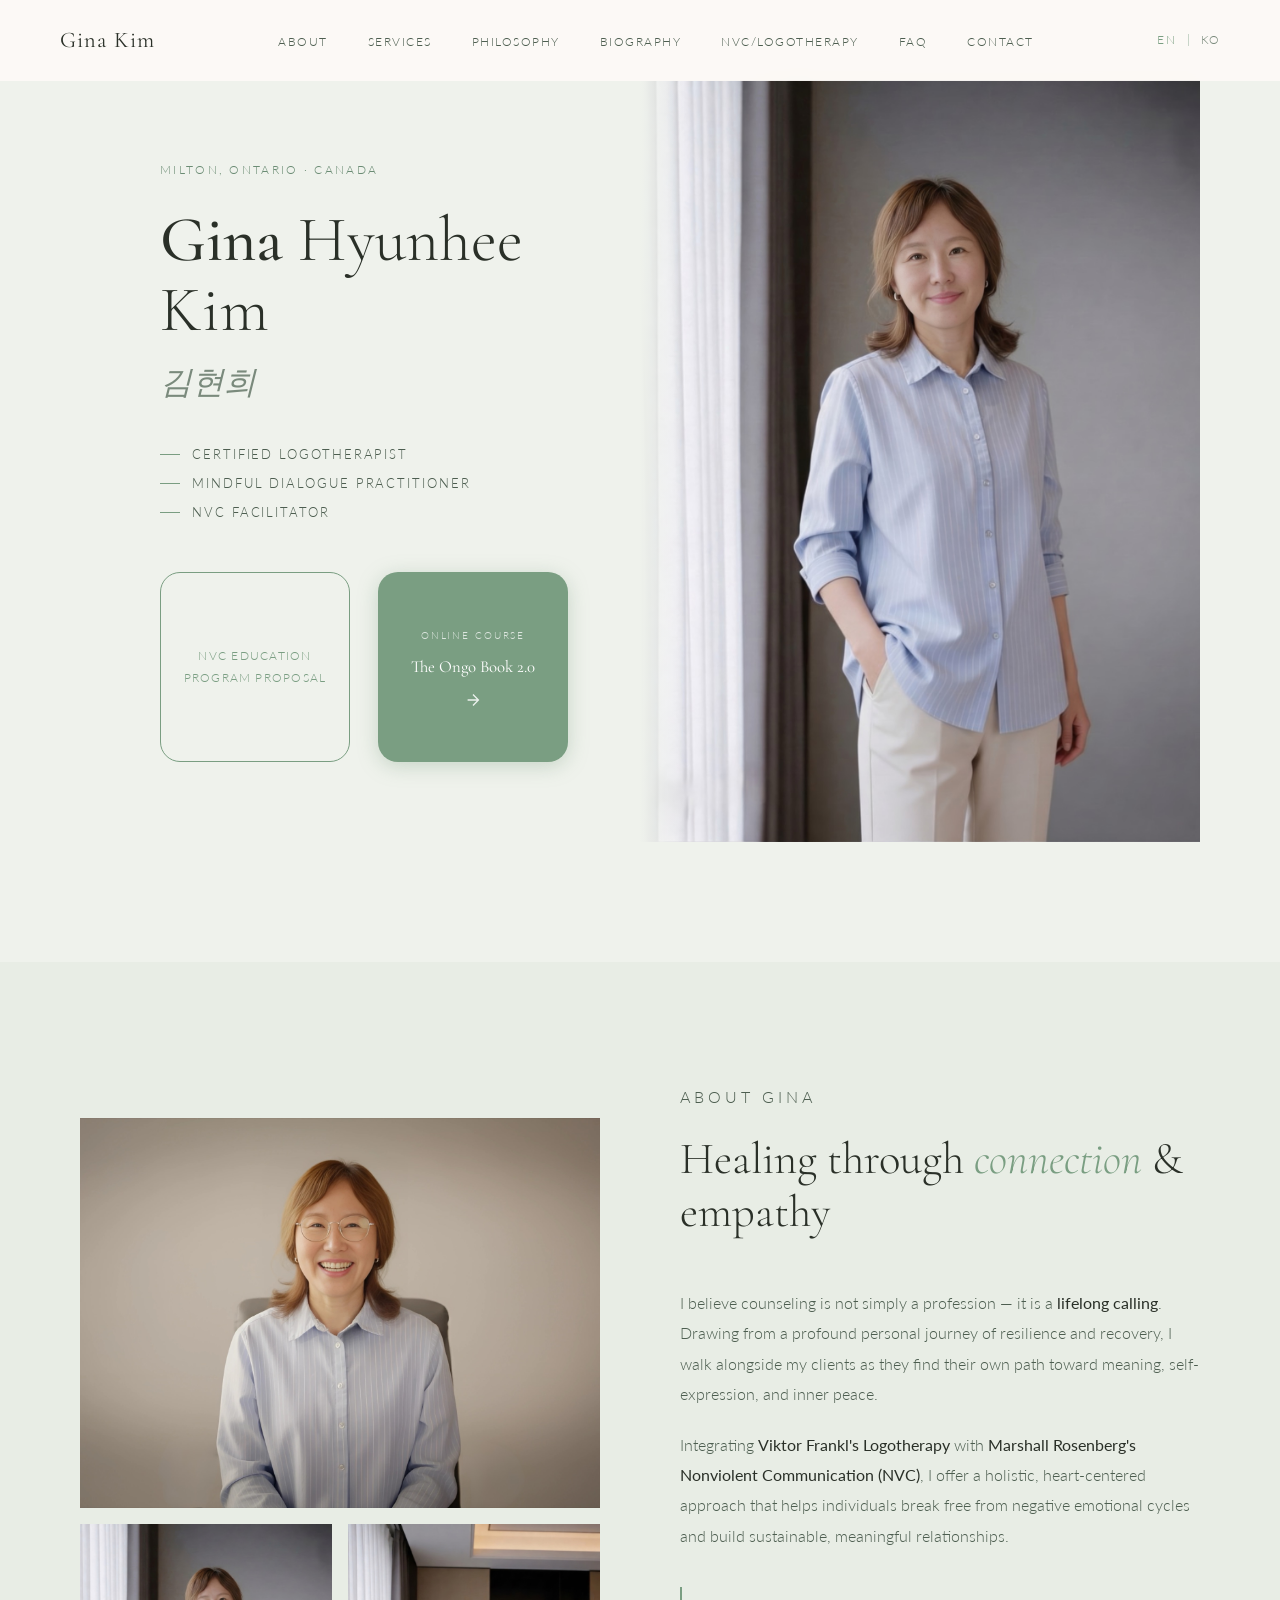
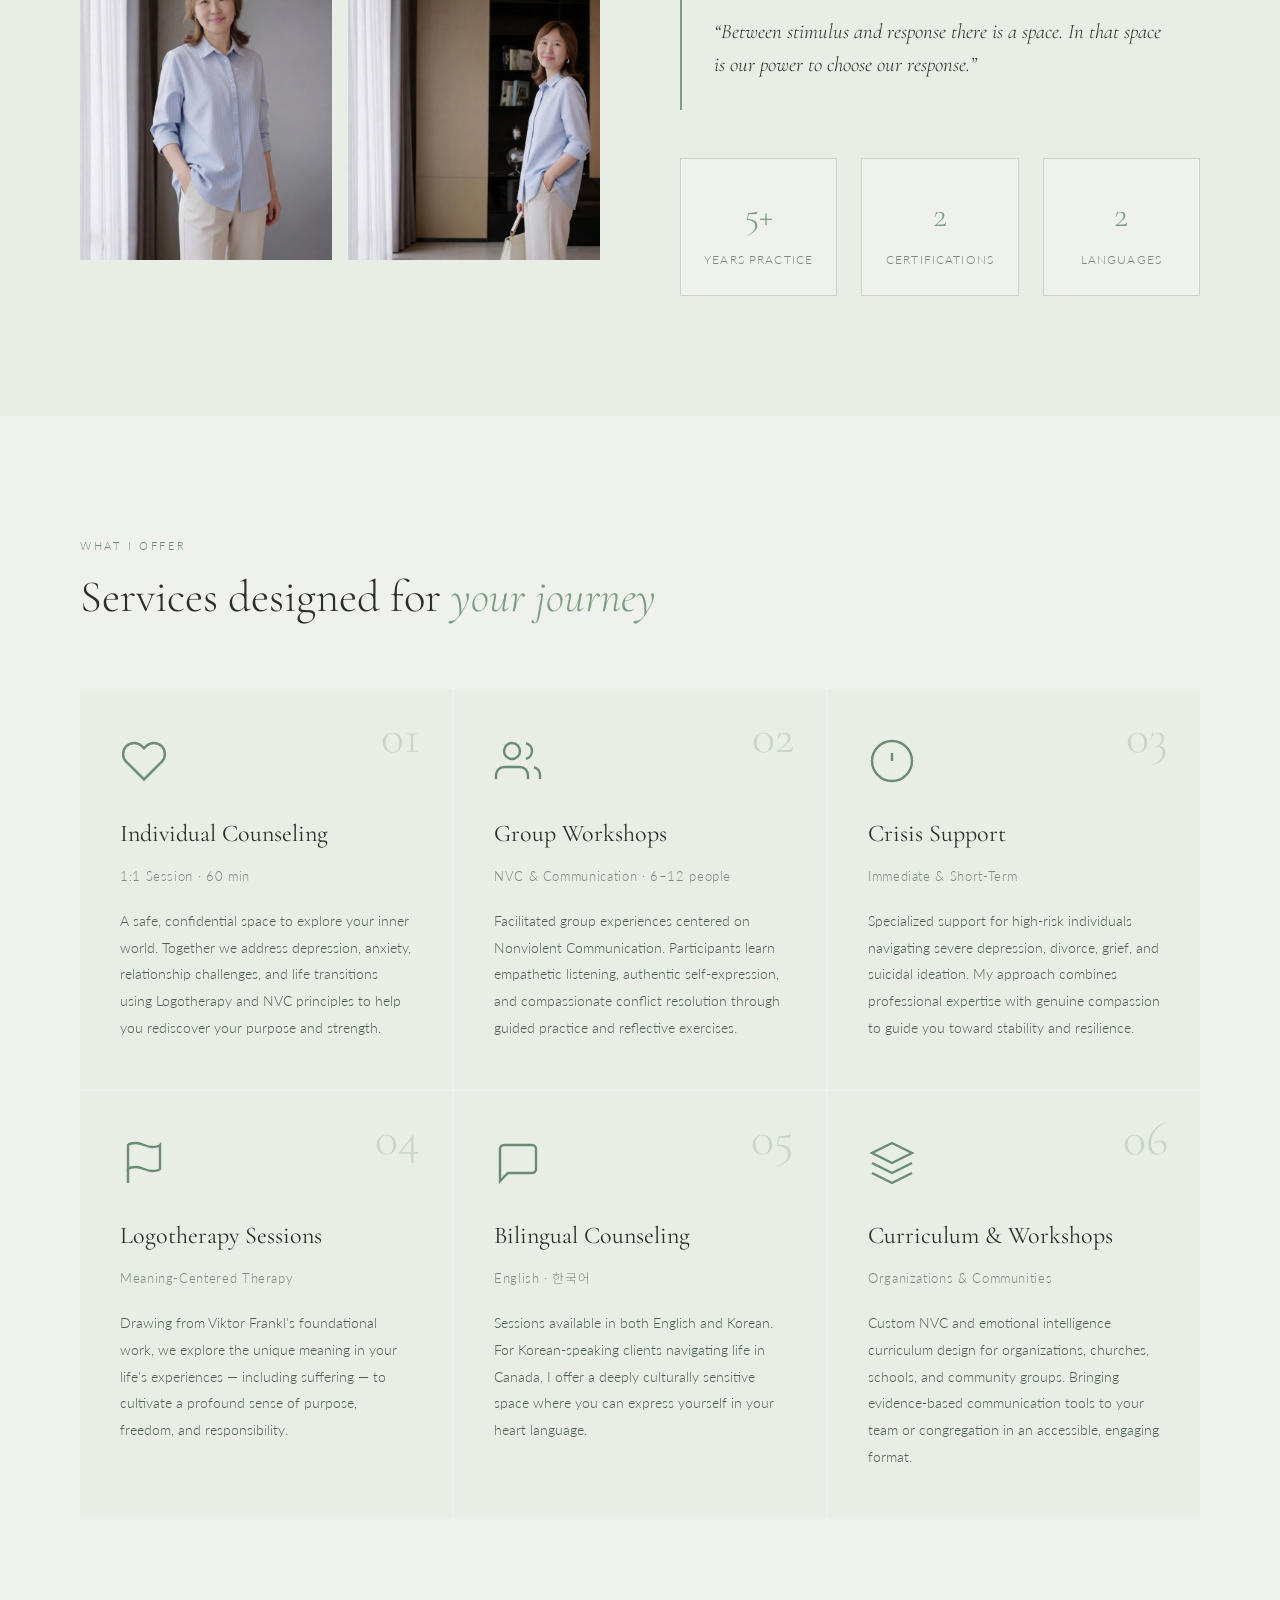
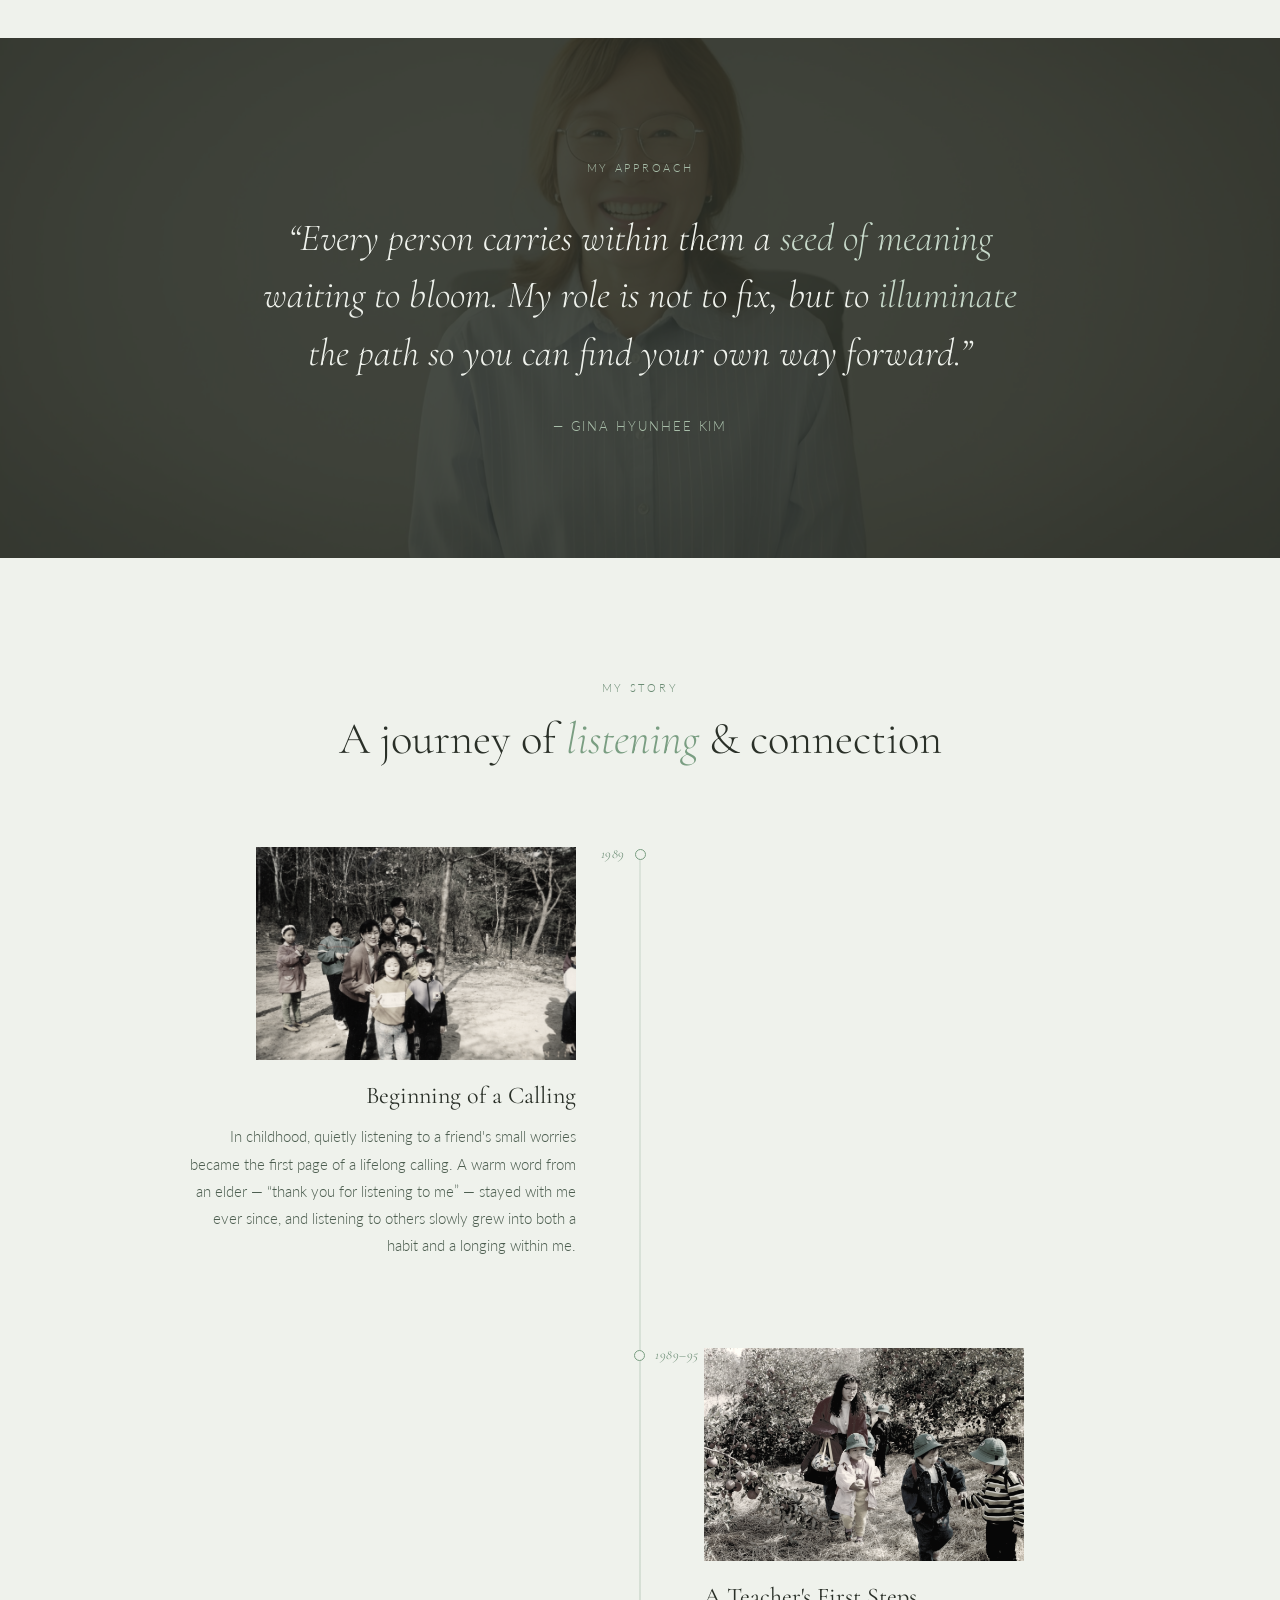
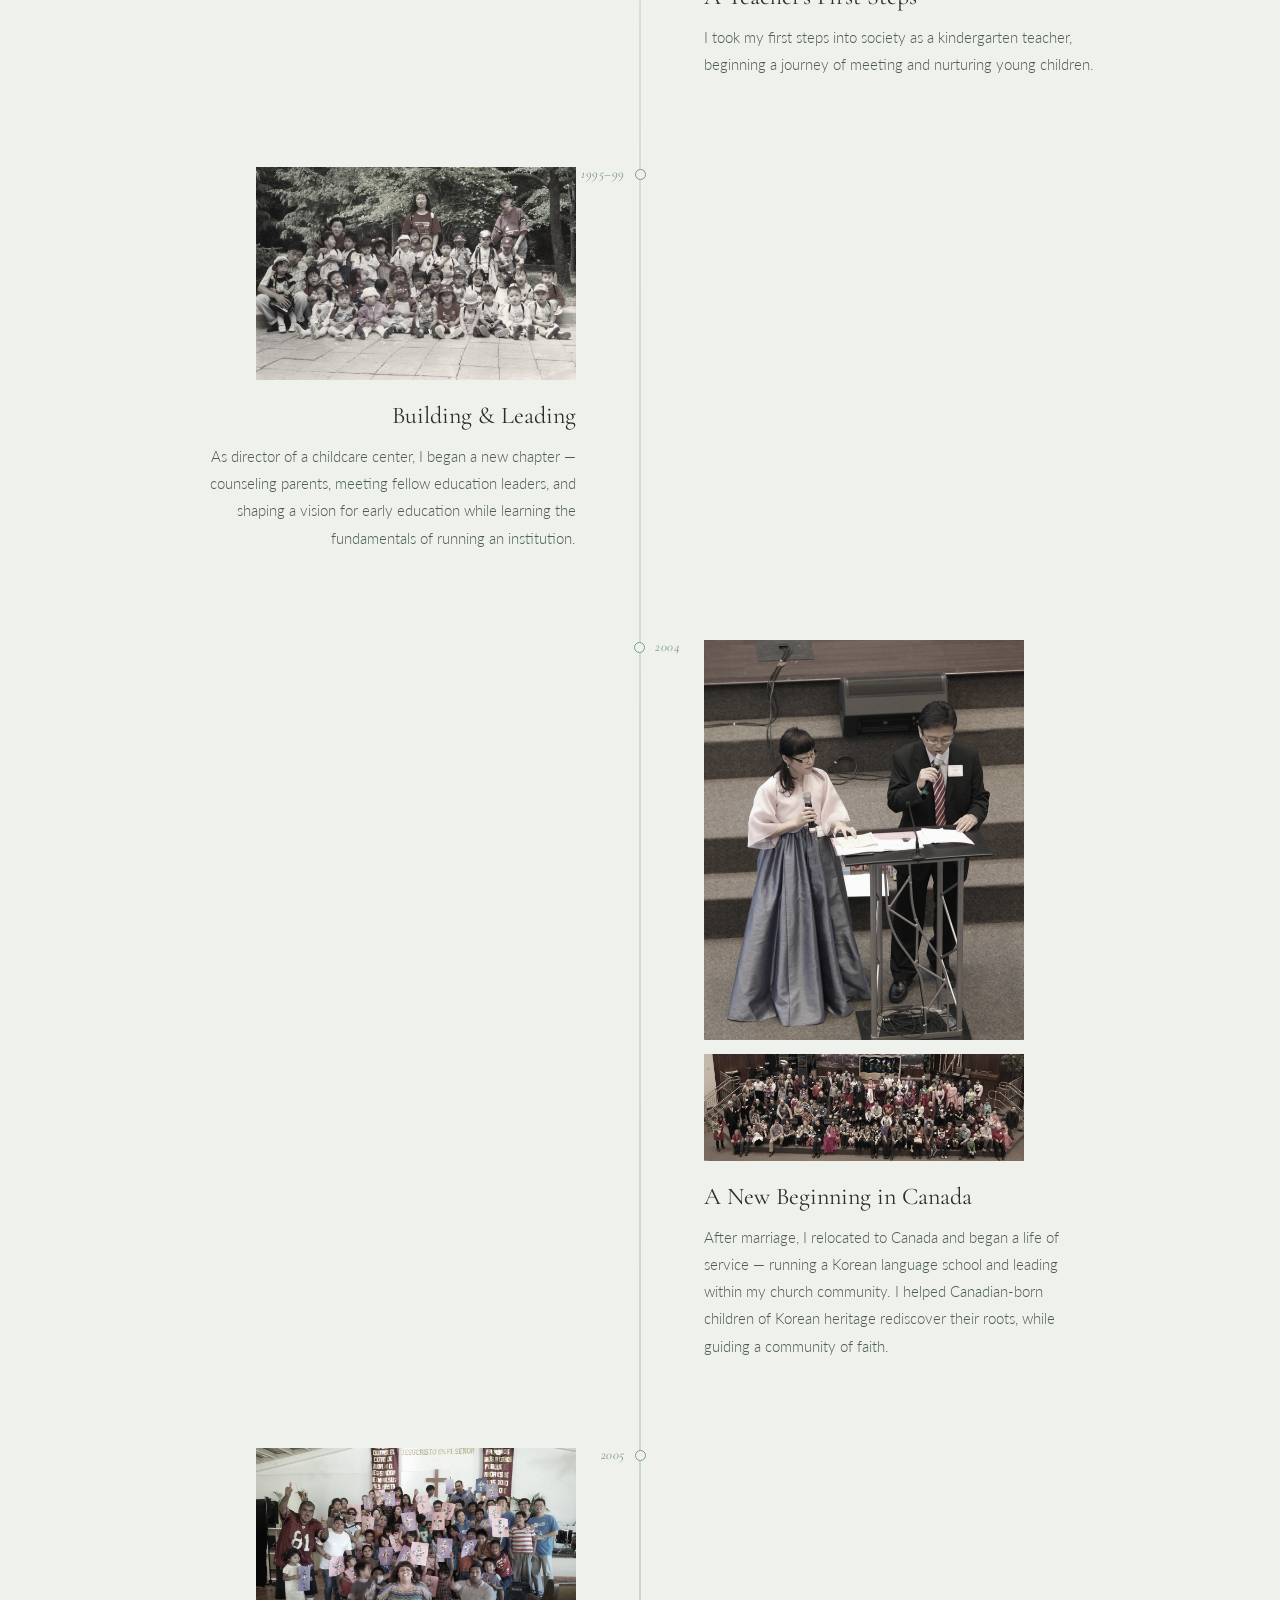
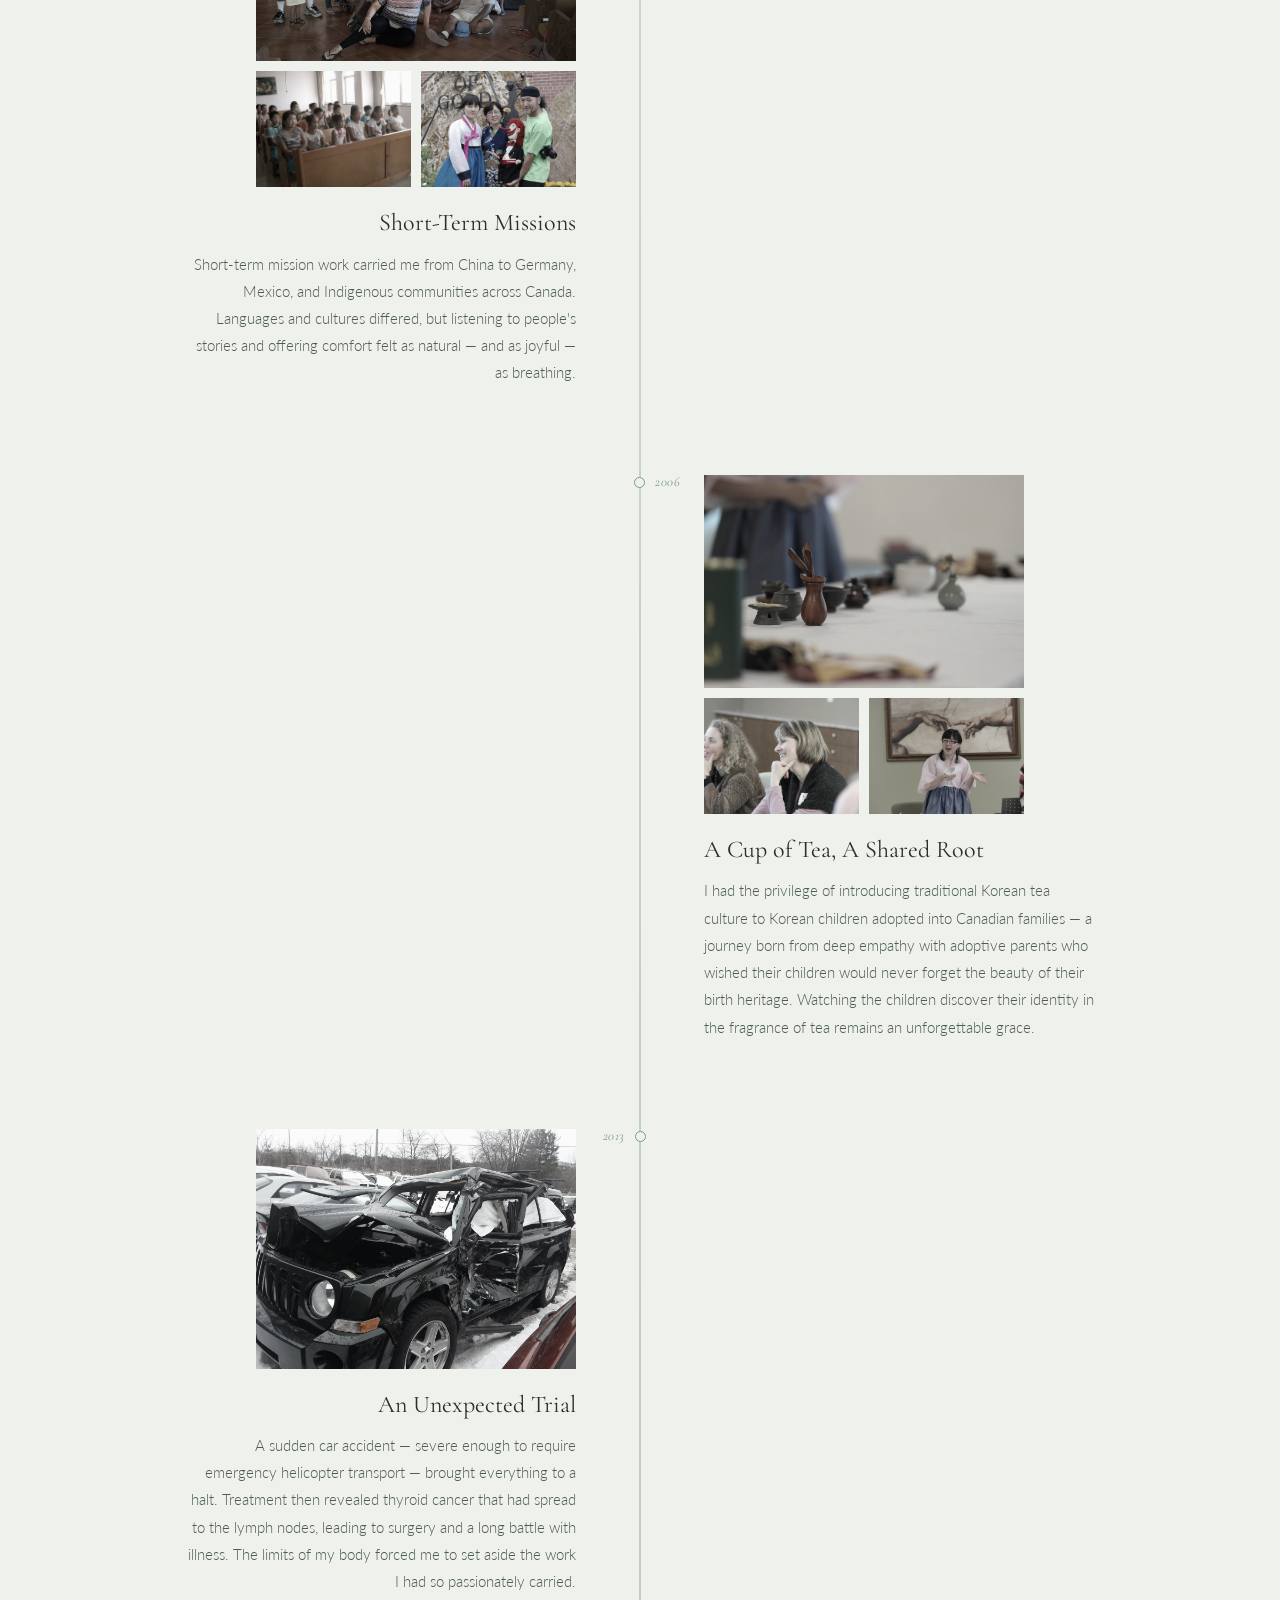
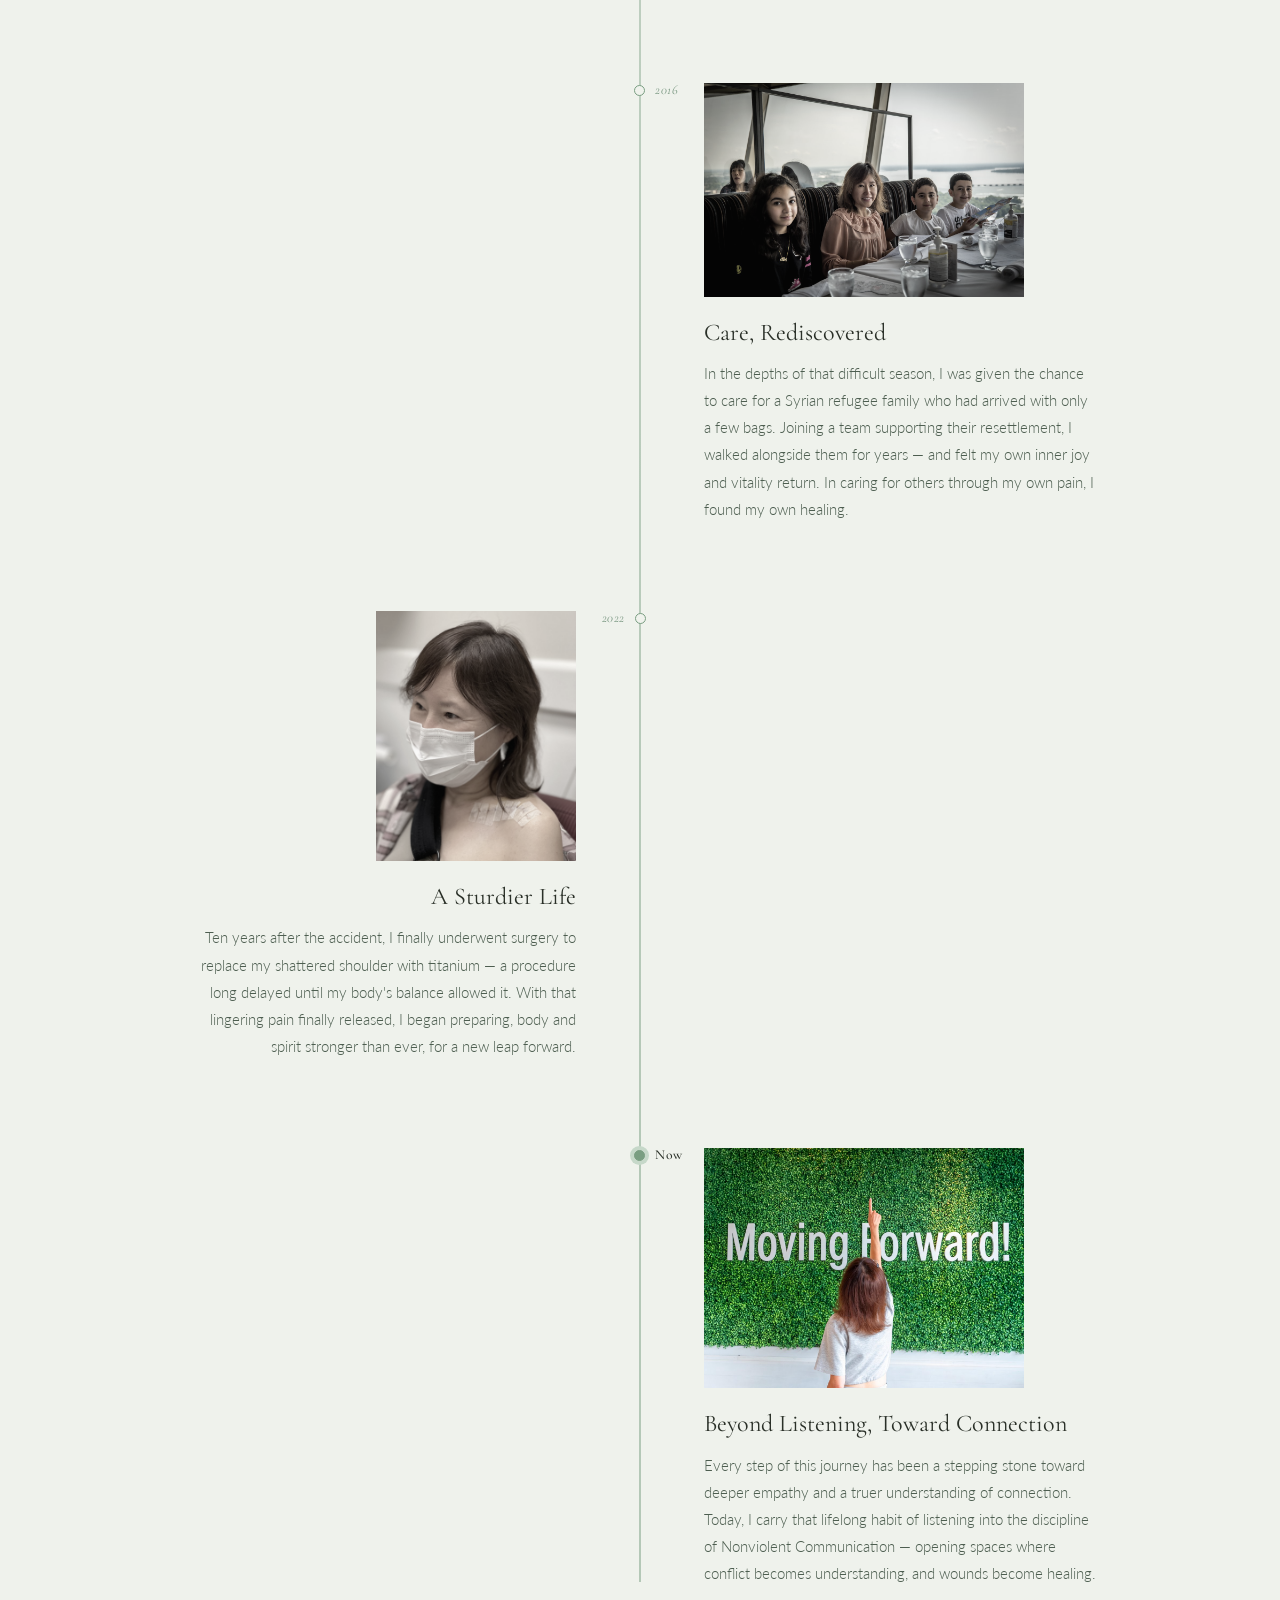
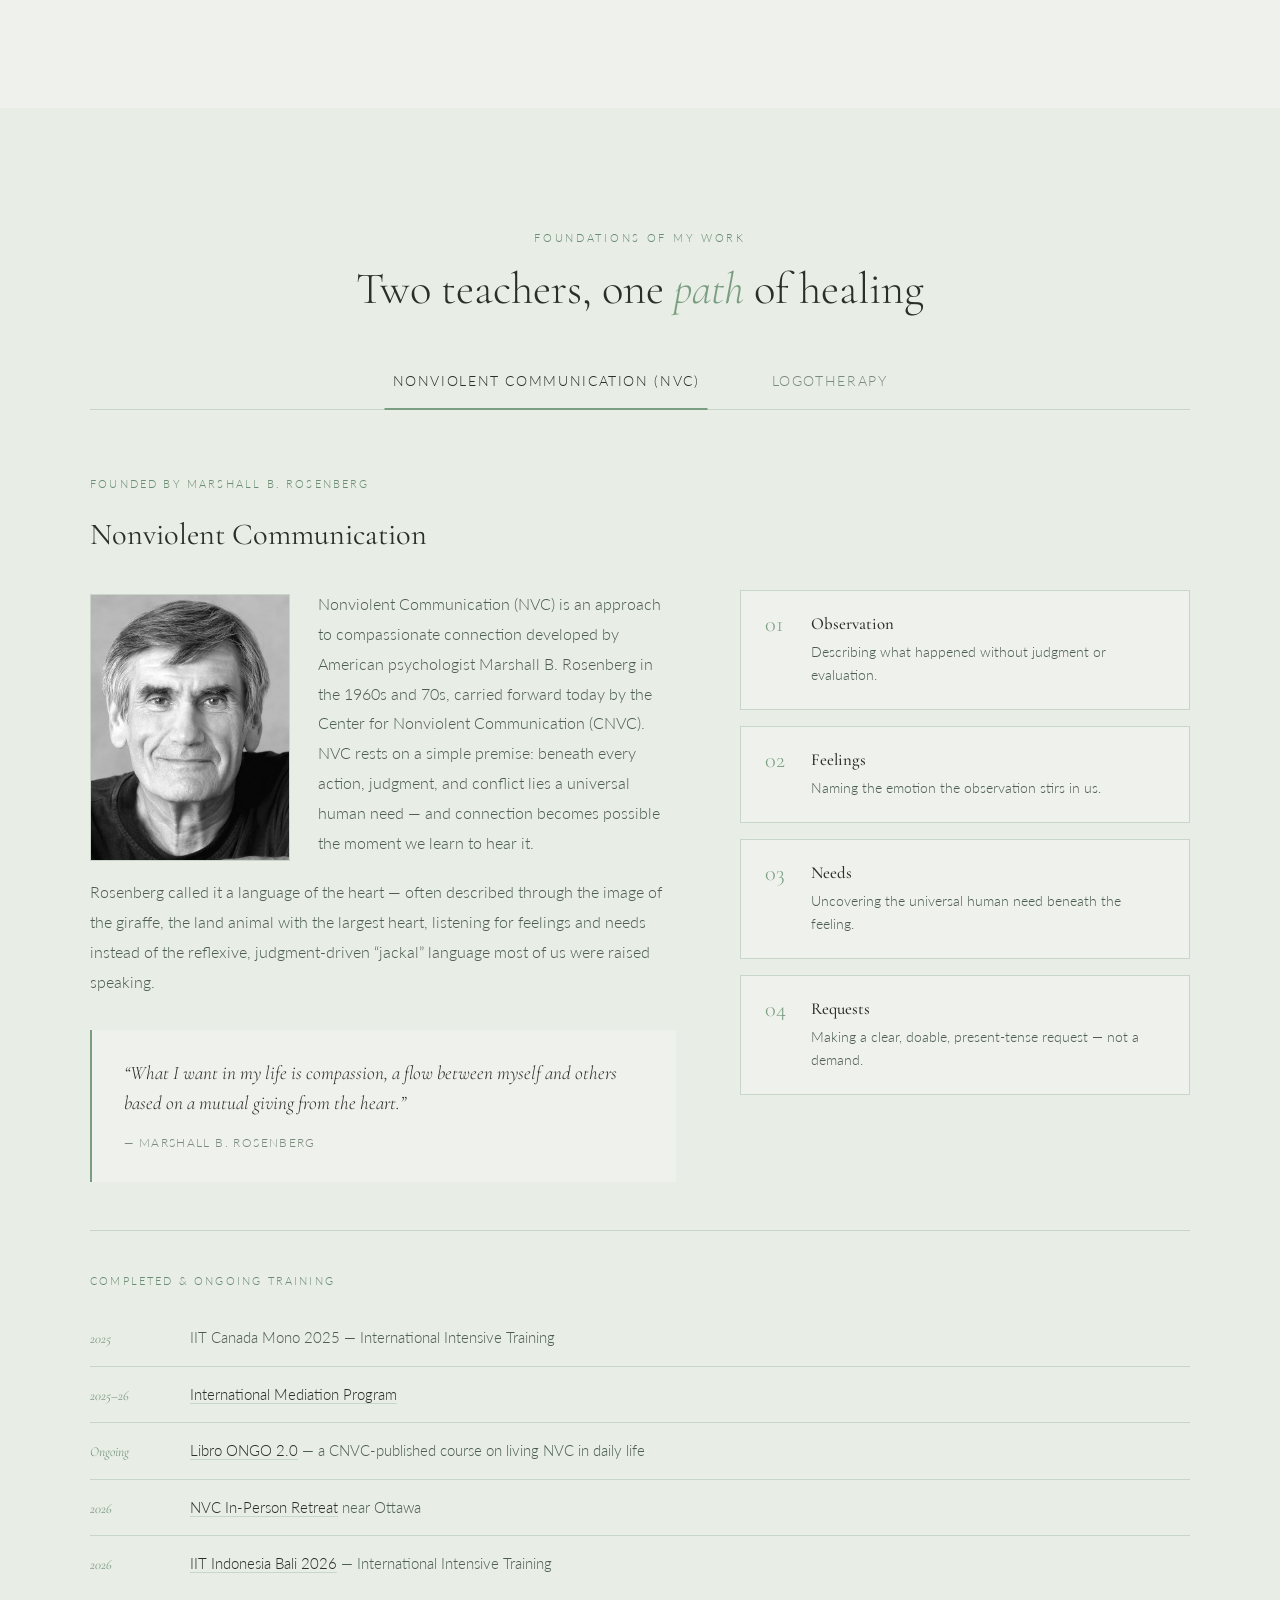
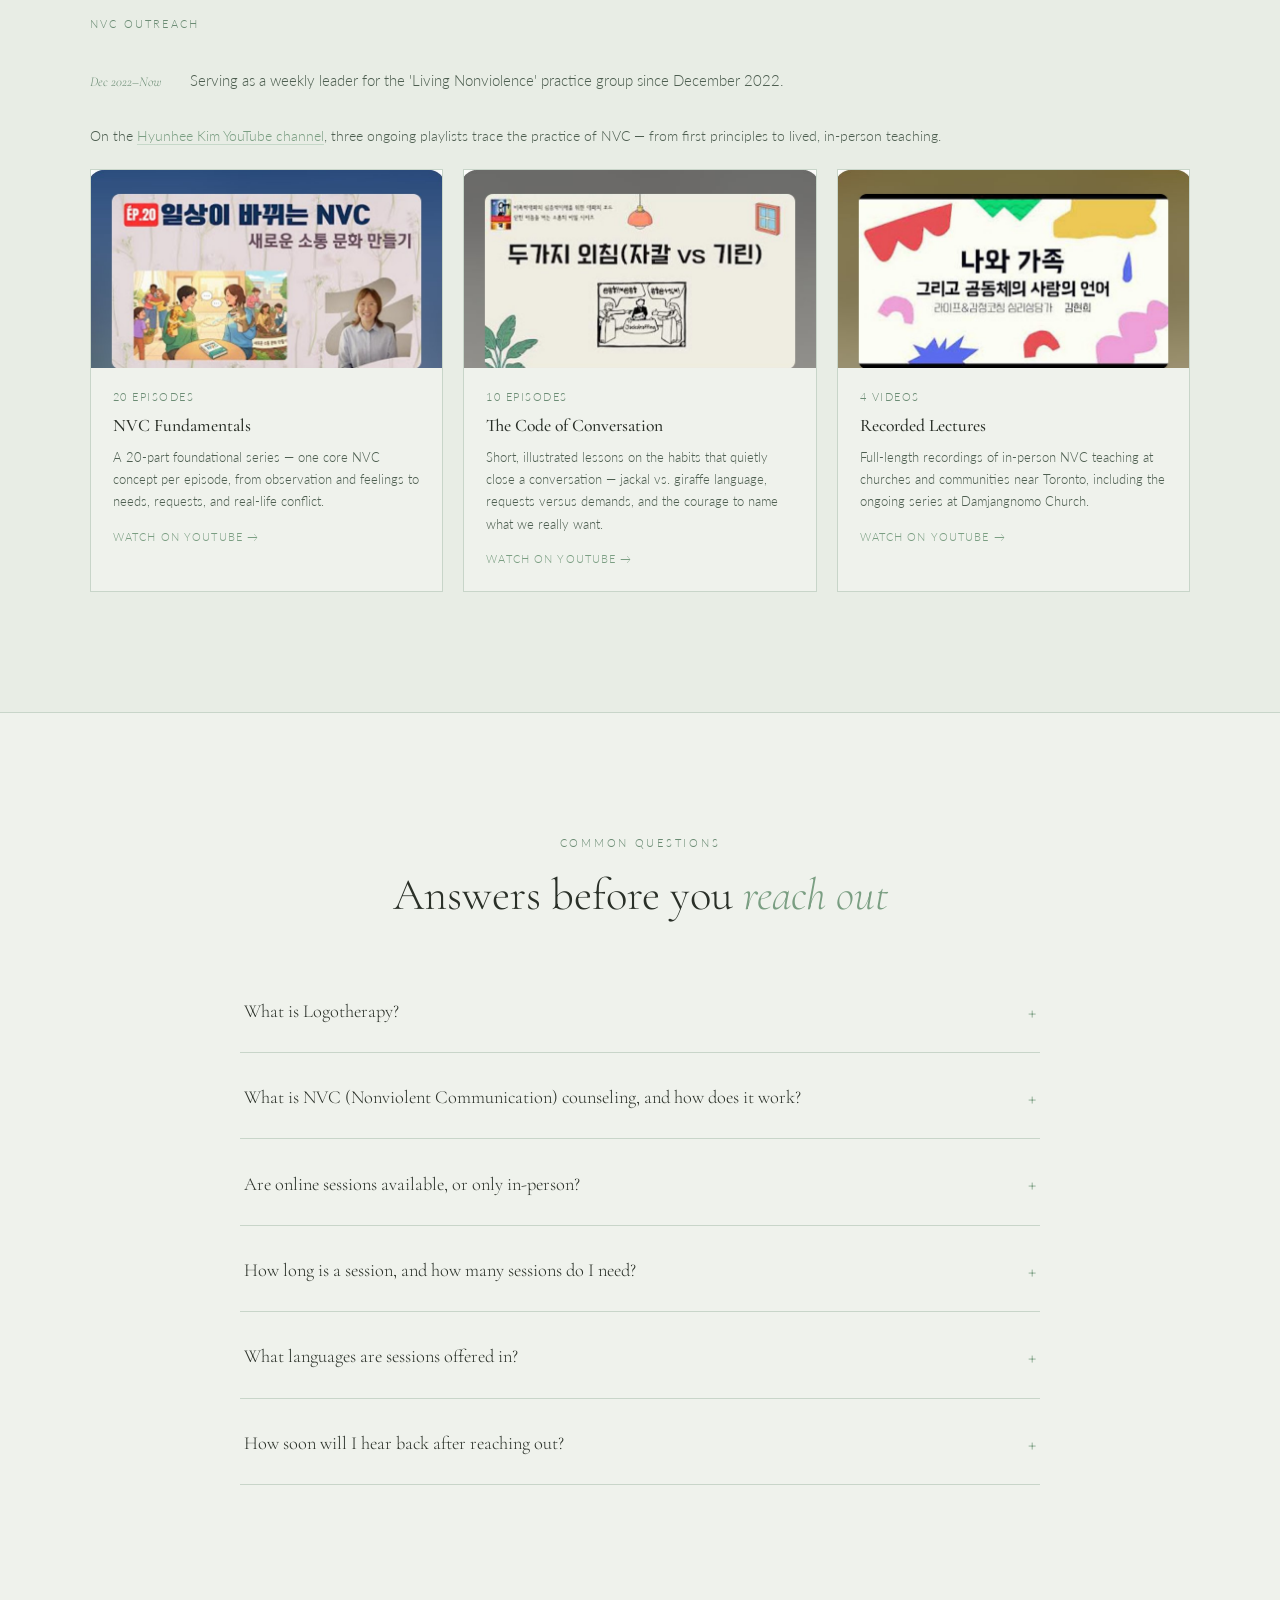
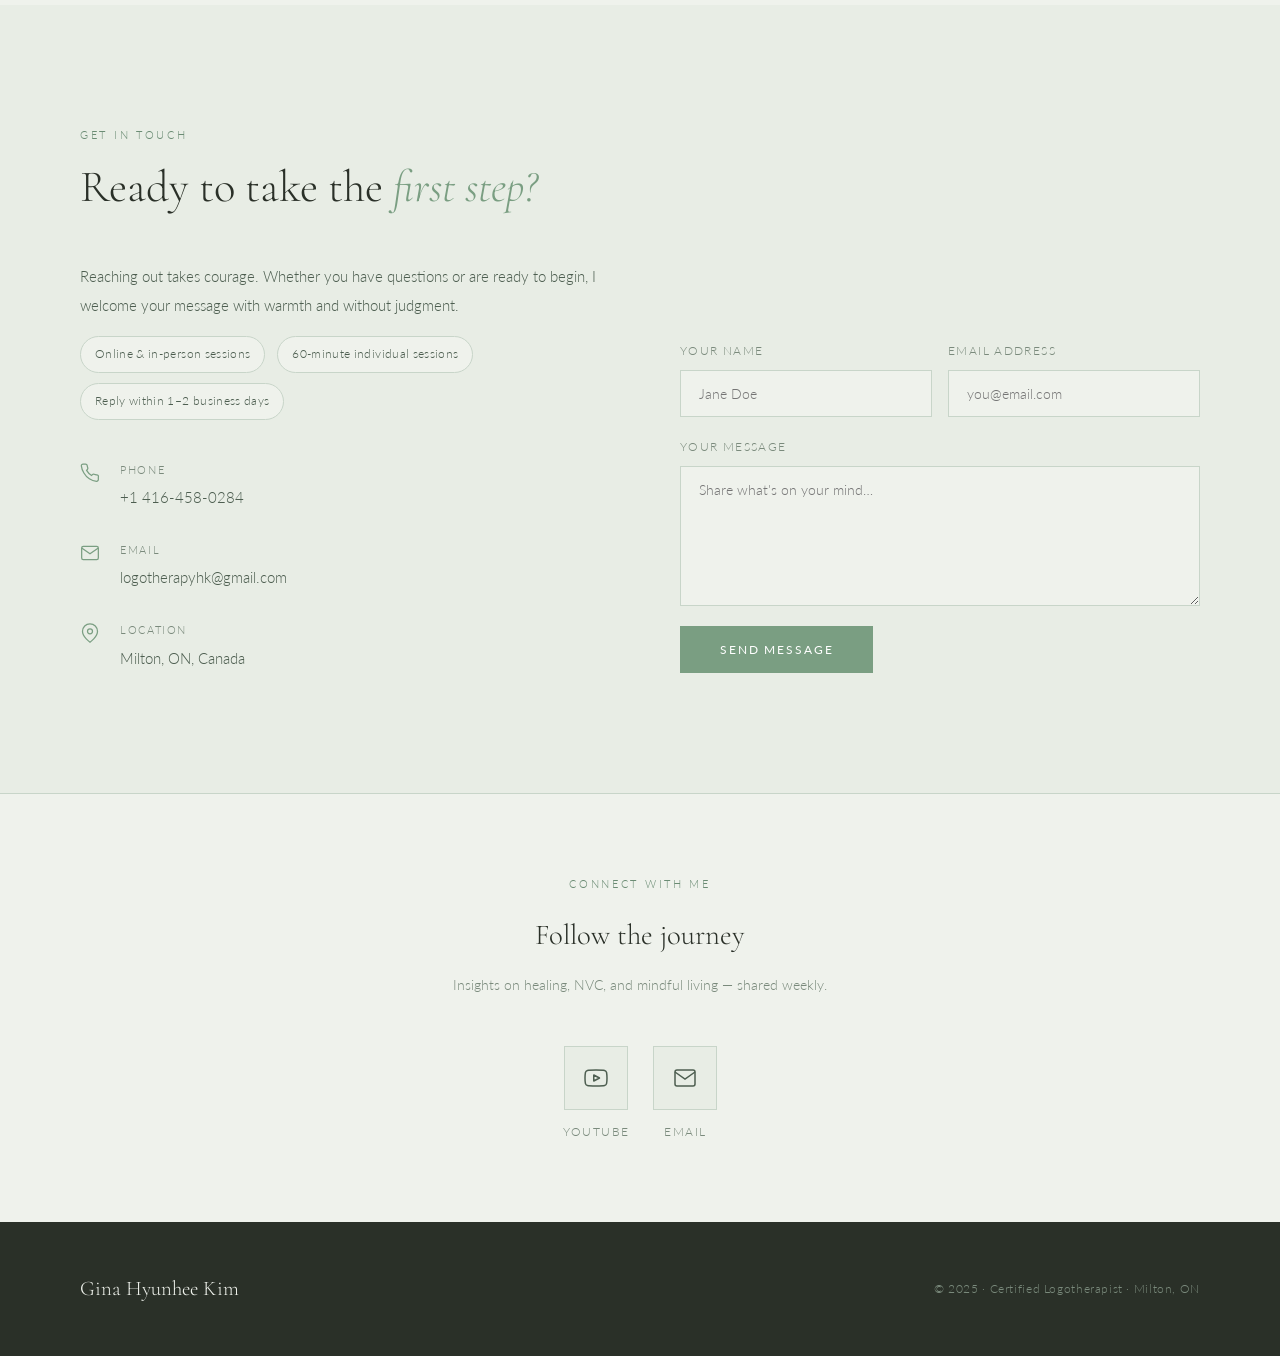
==== commit 862e4d7f: "이메일 변경, 영업일 기준 문구 변경" ====
--- a/index.html
+++ b/index.html
@@ -3,8 +3,10 @@
 <head>
   <meta charset="UTF-8" />
   <meta name="viewport" content="width=device-width, initial-scale=1.0" />
-  <title>Gina Hyunhee Kim — Certified Logotherapist & NVC Practitioner</title>
-  <meta name="description" content="Certified Logotherapist and Mindful Dialogue Practitioner based in Milton, Ontario. Specializing in NVC, Logotherapy, and compassionate counseling." />
+  <meta name="google-site-verification" content="Ll3FbGm1bqwWrLHFaqsKtKUntc4HgKxt8l_H3_rpMOw" />
+  <meta name="naver-site-verification" content="87bc2a6700a28c46c3e15f242163c47175b53252" />
+  <title>Gina Hyunhee Kim — Logotherapist & NVC</title>
+  <meta name="description" content="Certified Logotherapist and NVC practitioner based in Milton, Ontario." />
   <link rel="canonical" href="https://ginakim.org/" />
   <link rel="alternate" hreflang="en" href="https://ginakim.org/" />
   <link rel="alternate" hreflang="ko" href="https://ginakim.org/ko/" />
@@ -14,15 +16,15 @@
   <!-- Open Graph / social sharing -->
   <meta property="og:type" content="profile" />
   <meta property="og:site_name" content="Gina Hyunhee Kim" />
-  <meta property="og:title" content="Gina Hyunhee Kim — Certified Logotherapist & NVC Practitioner" />
-  <meta property="og:description" content="Certified Logotherapist and Mindful Dialogue Practitioner based in Milton, Ontario. Specializing in NVC, Logotherapy, and compassionate counseling." />
+  <meta property="og:title" content="Gina Hyunhee Kim — Logotherapist & NVC" />
+  <meta property="og:description" content="Certified Logotherapist and NVC practitioner based in Milton, Ontario." />
   <meta property="og:url" content="https://ginakim.org/" />
   <meta property="og:image" content="https://ginakim.org/images/photo-headshot-2.jpg" />
   <meta property="og:locale" content="en_US" />
   <meta property="og:locale:alternate" content="ko_KR" />
   <meta name="twitter:card" content="summary_large_image" />
-  <meta name="twitter:title" content="Gina Hyunhee Kim — Certified Logotherapist & NVC Practitioner" />
-  <meta name="twitter:description" content="Certified Logotherapist and Mindful Dialogue Practitioner based in Milton, Ontario. Specializing in NVC, Logotherapy, and compassionate counseling." />
+  <meta name="twitter:title" content="Gina Hyunhee Kim — Logotherapist & NVC" />
+  <meta name="twitter:description" content="Certified Logotherapist and NVC practitioner based in Milton, Ontario." />
   <meta name="twitter:image" content="https://ginakim.org/images/photo-headshot-2.jpg" />
 
   <link rel="stylesheet" href="css/style.css" />
@@ -39,7 +41,7 @@
     "description": "Certified Logotherapist and Mindful Dialogue Practitioner based in Milton, Ontario, specializing in Logotherapy and Nonviolent Communication (NVC).",
     "url": "https://ginakim.org/",
     "image": "https://ginakim.org/images/photo-headshot-2.jpg",
-    "email": "mailto:hyunhee1004@gmail.com",
+    "email": "mailto:logotherapyhk@gmail.com",
     "telephone": "+1-416-458-0284",
     "address": {
       "@type": "PostalAddress",
@@ -720,7 +722,7 @@
             </svg>
             <div>
               <span class="contact-info-label">Email</span>
-              <span class="contact-info-value"><a href="mailto:hyunhee1004@gmail.com">hyunhee1004@gmail.com</a></span>
+              <span class="contact-info-value"><a href="mailto:logotherapyhk@gmail.com">logotherapyhk@gmail.com</a></span>
             </div>
           </li>
           <li>
@@ -778,7 +780,7 @@
         </a>
 
         <!-- Email -->
-        <a href="mailto:hyunhee1004@gmail.com" class="sns-item" aria-label="Email">
+        <a href="mailto:logotherapyhk@gmail.com" class="sns-item" aria-label="Email">
           <div class="sns-icon-wrap">
             <svg viewBox="0 0 24 24" fill="none" stroke="currentColor" stroke-width="1.5">
               <path d="M4 4h16c1.1 0 2 .9 2 2v12c0 1.1-.9 2-2 2H4c-1.1 0-2-.9-2-2V6c0-1.1.9-2 2-2z"/>
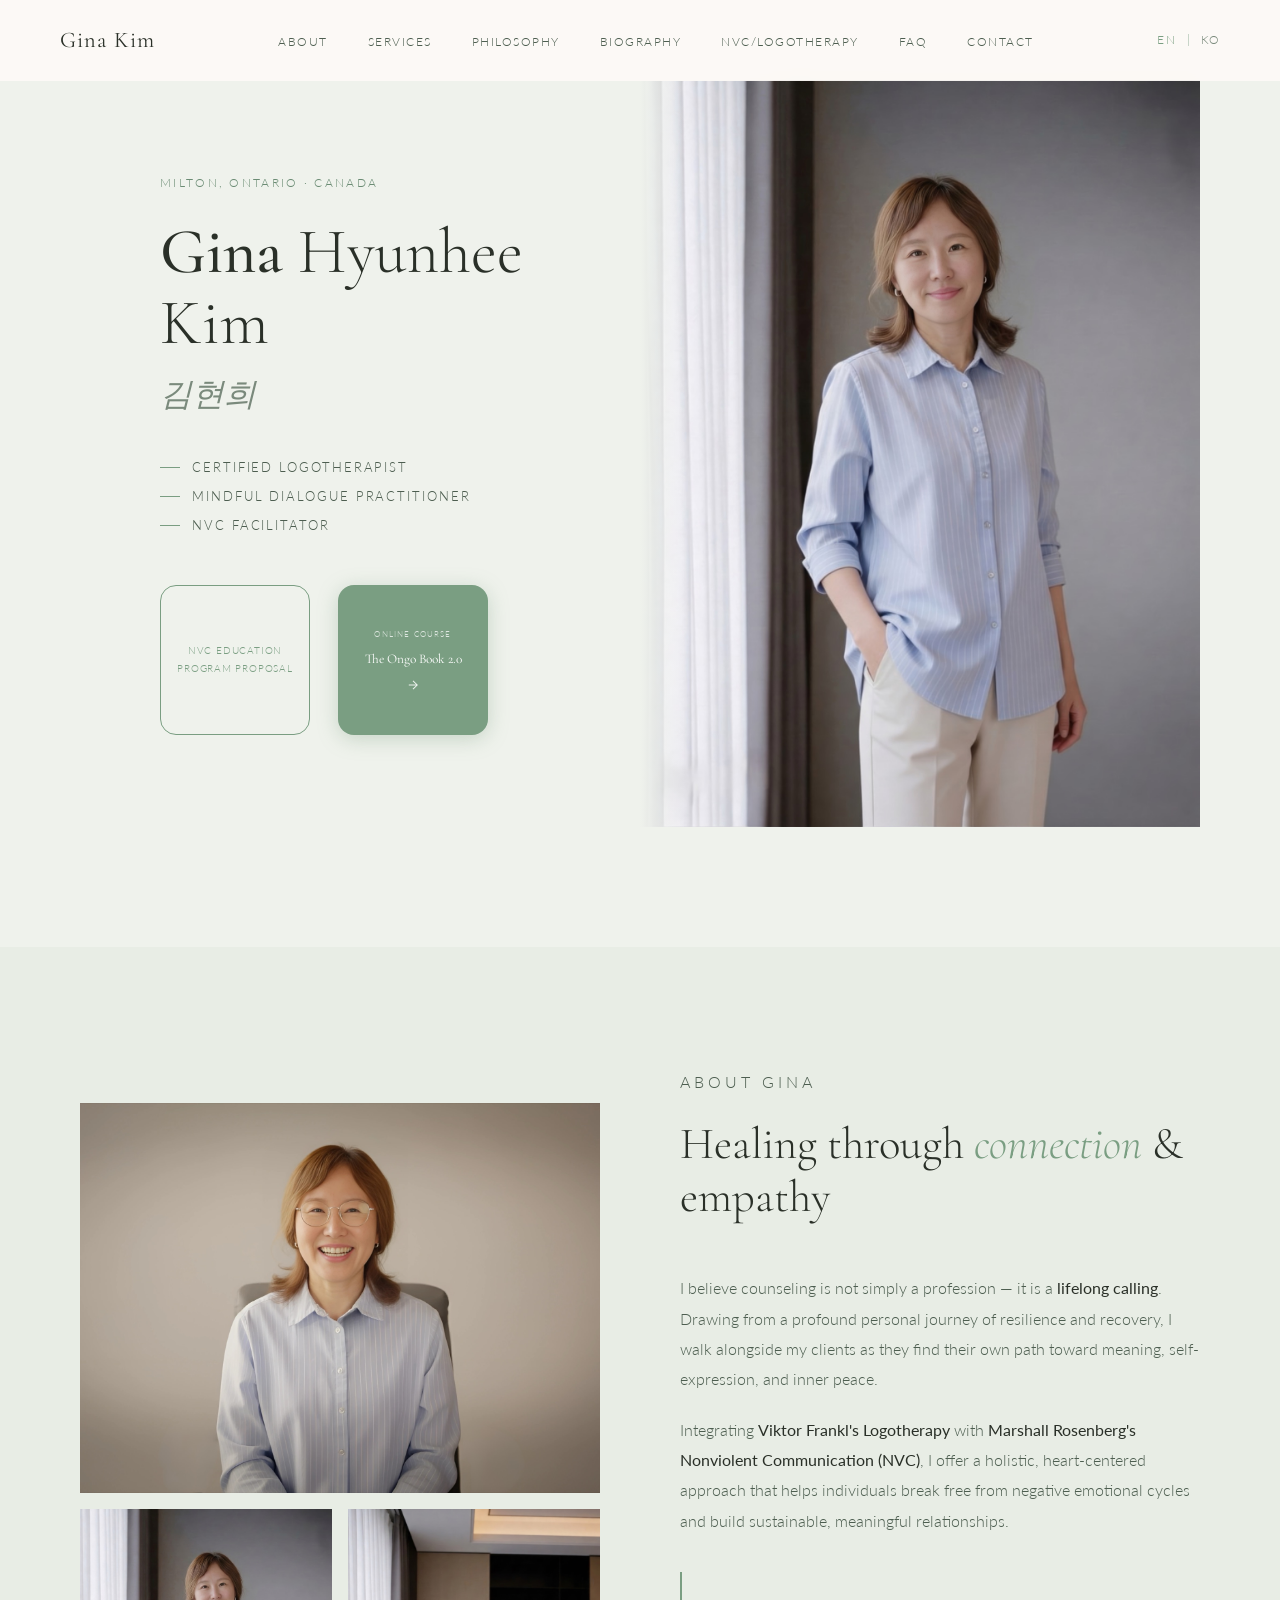
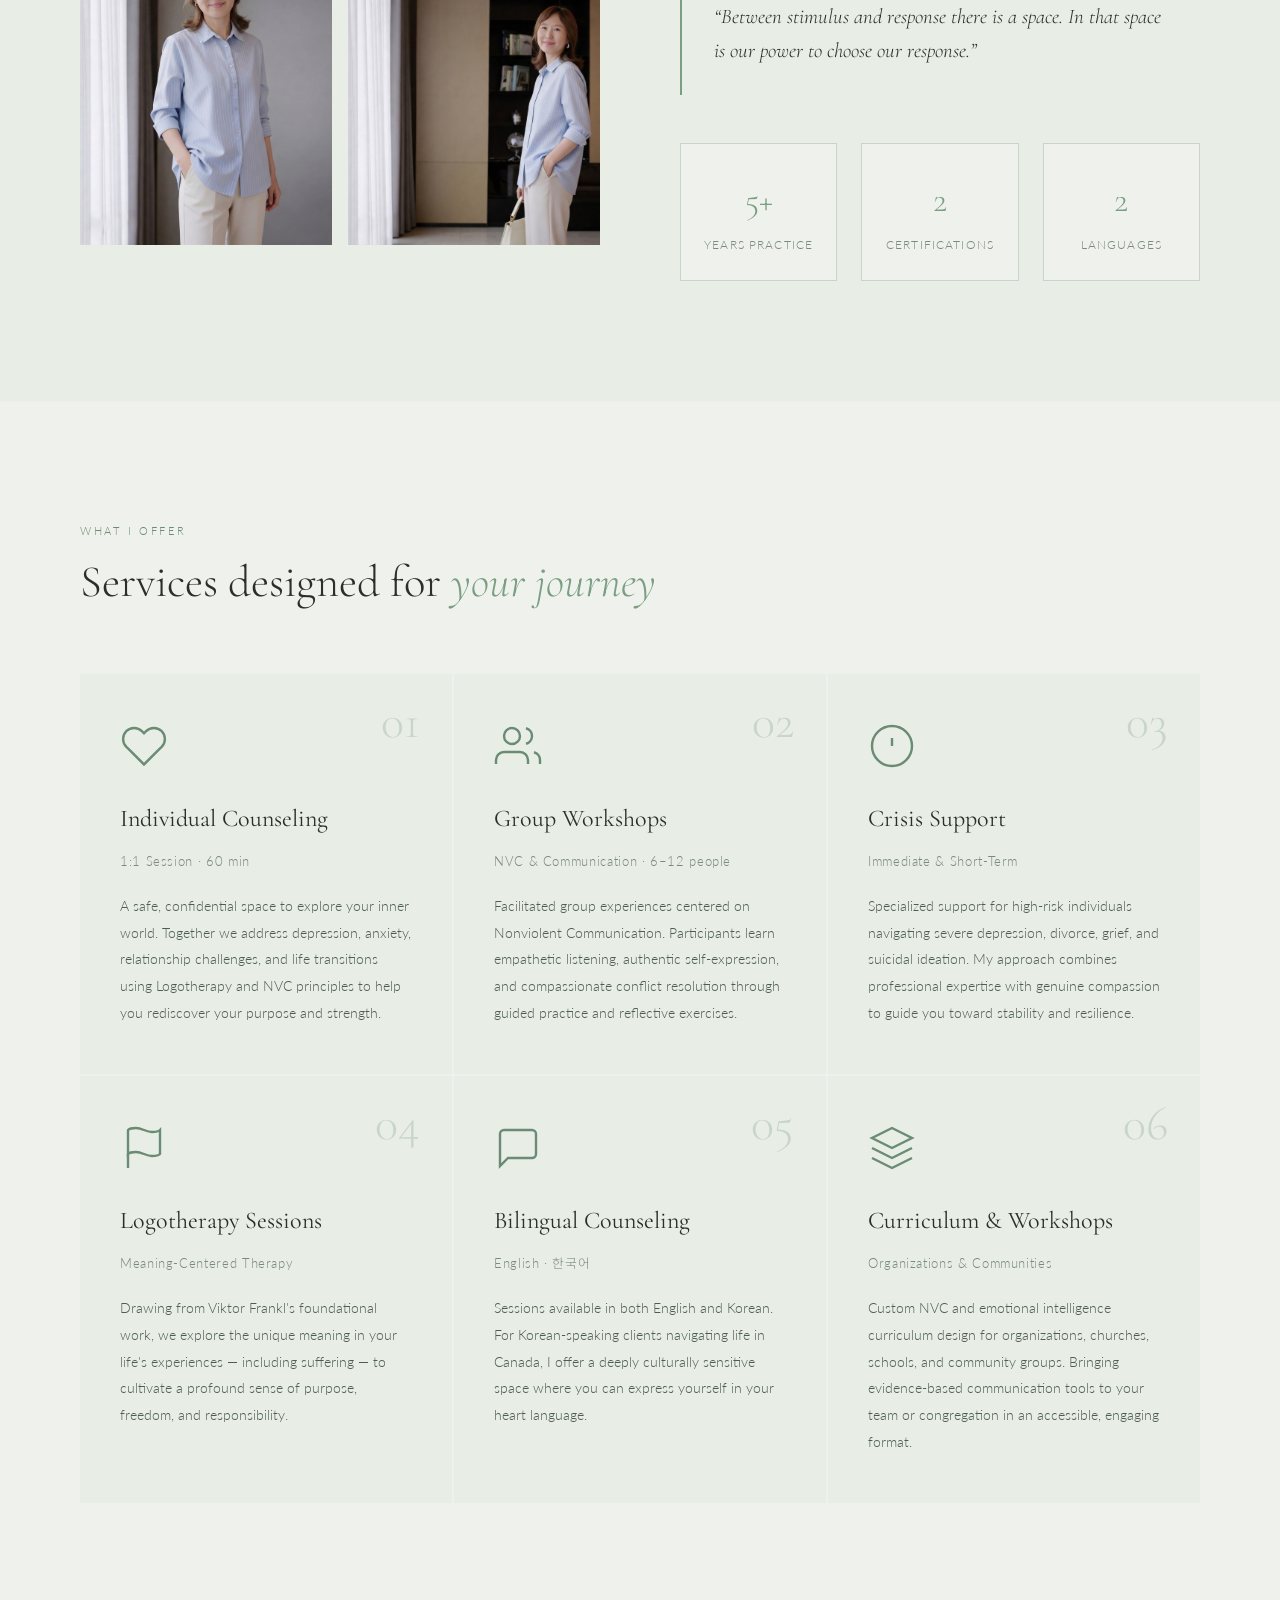
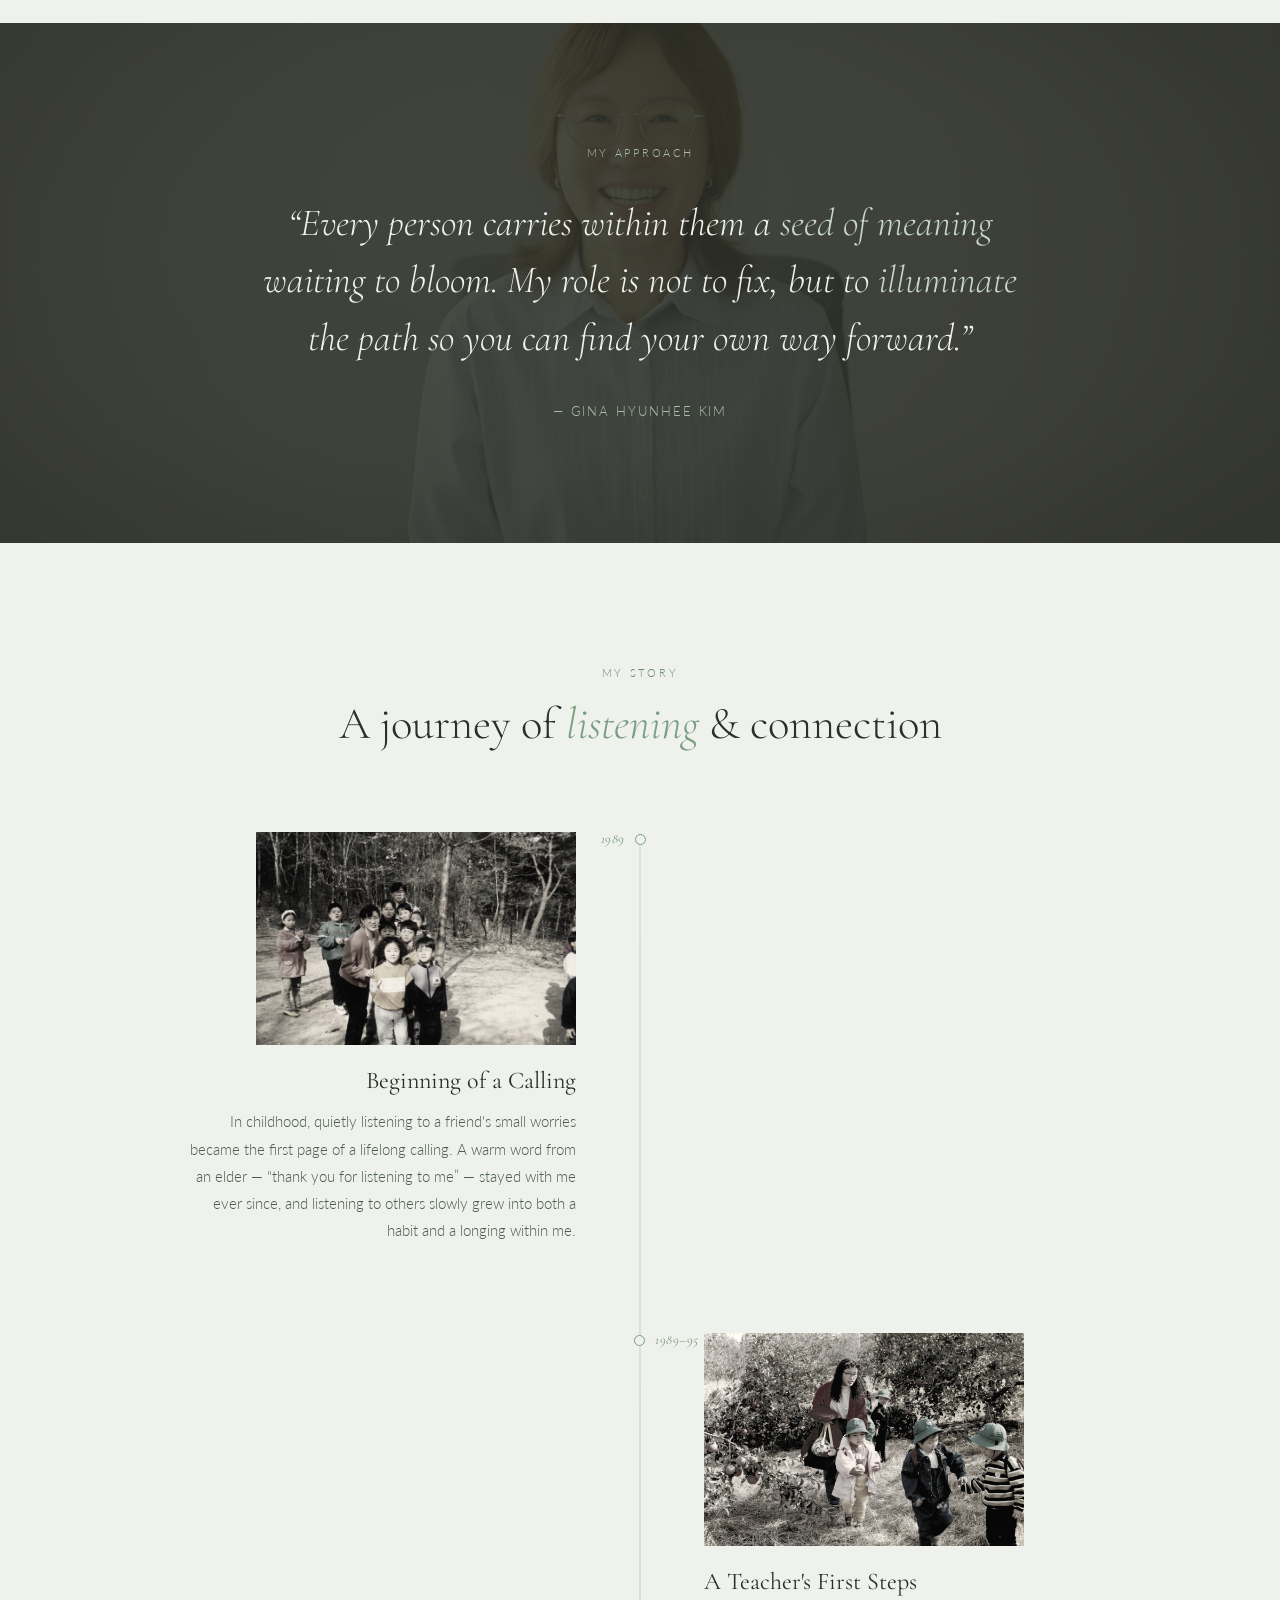
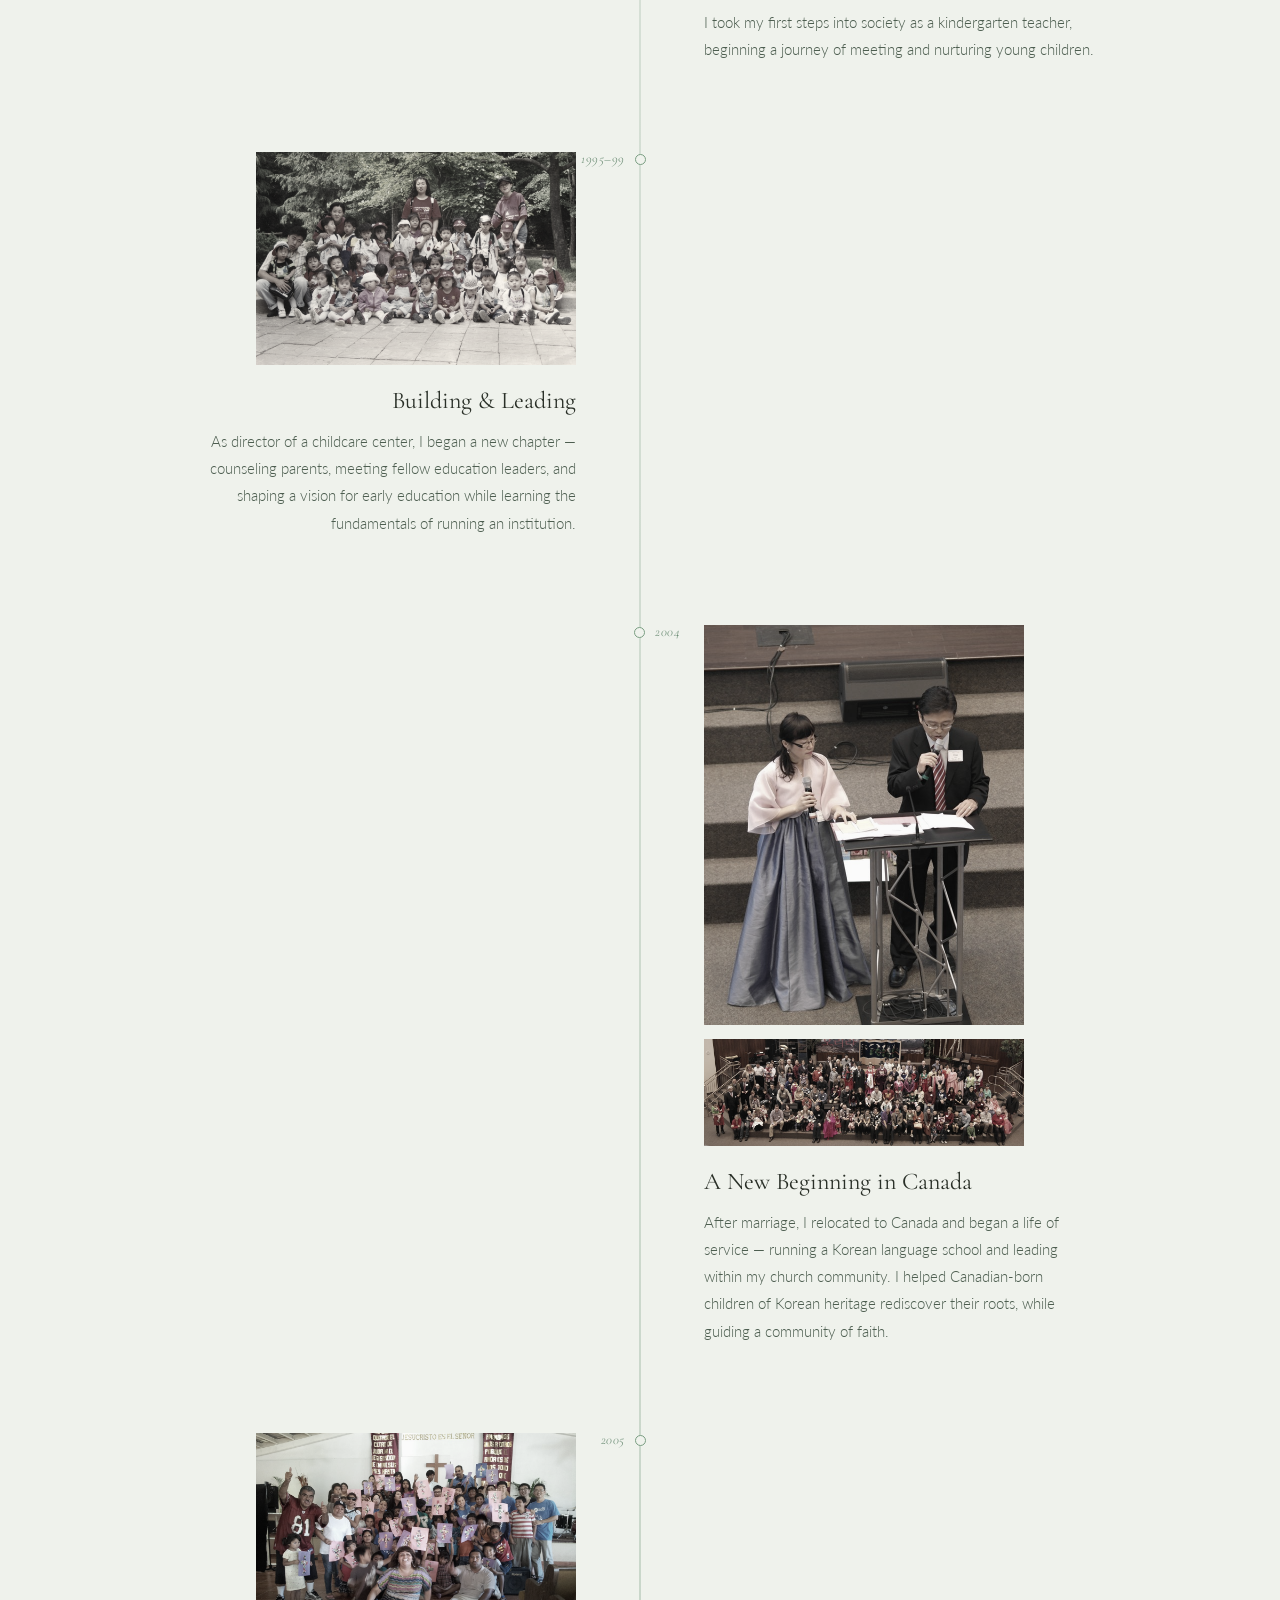
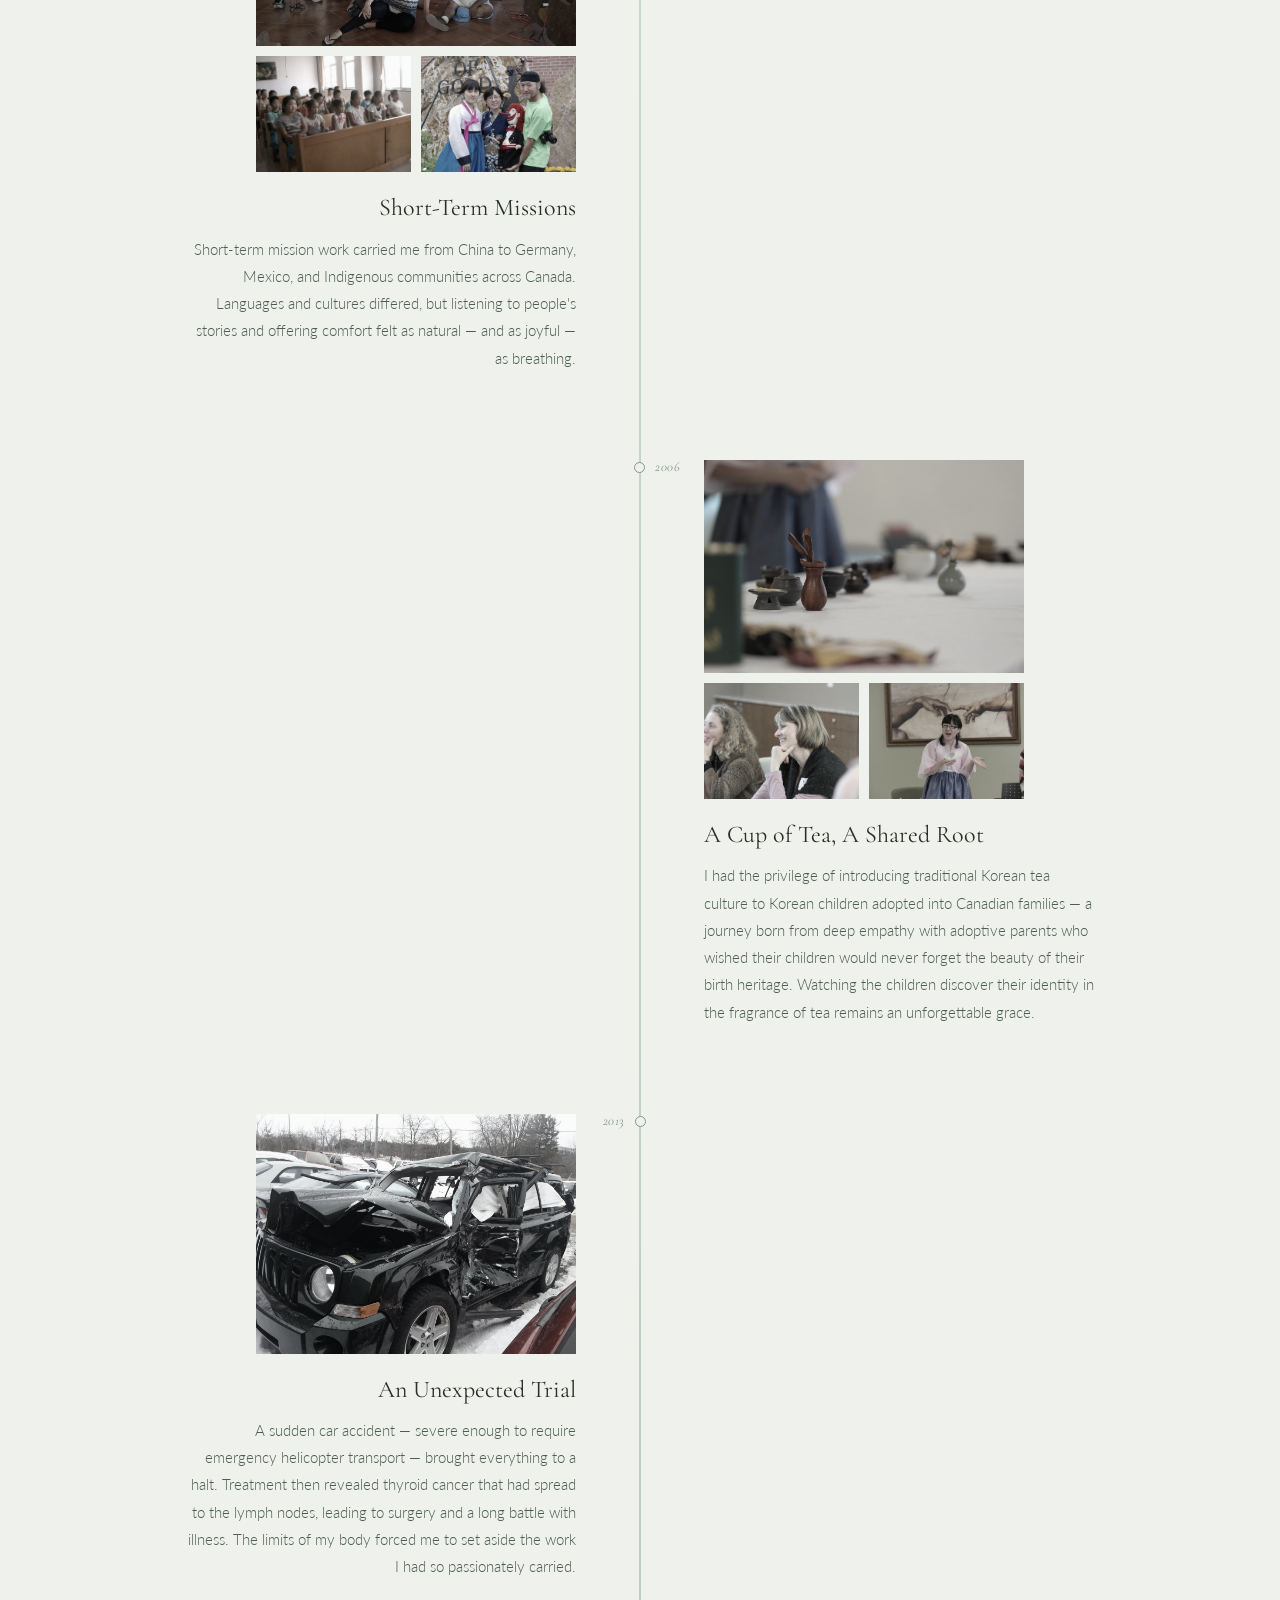
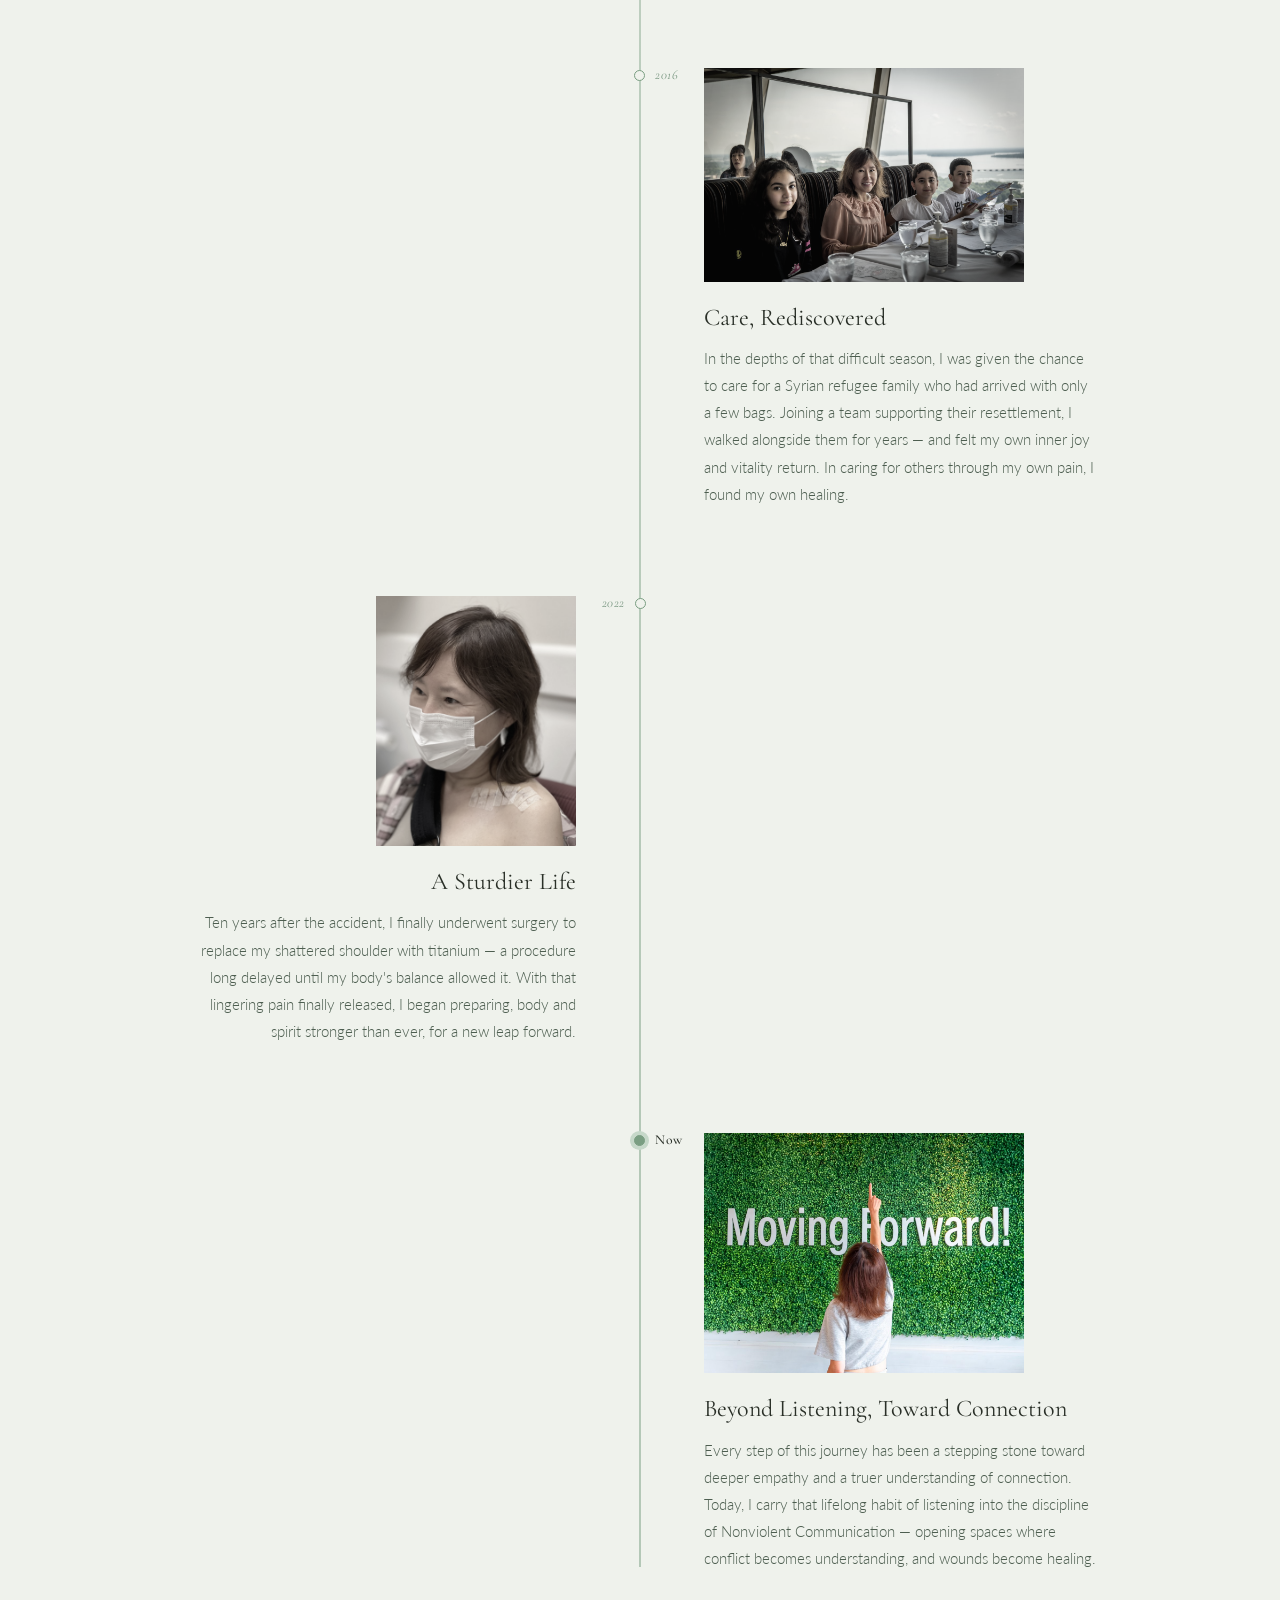
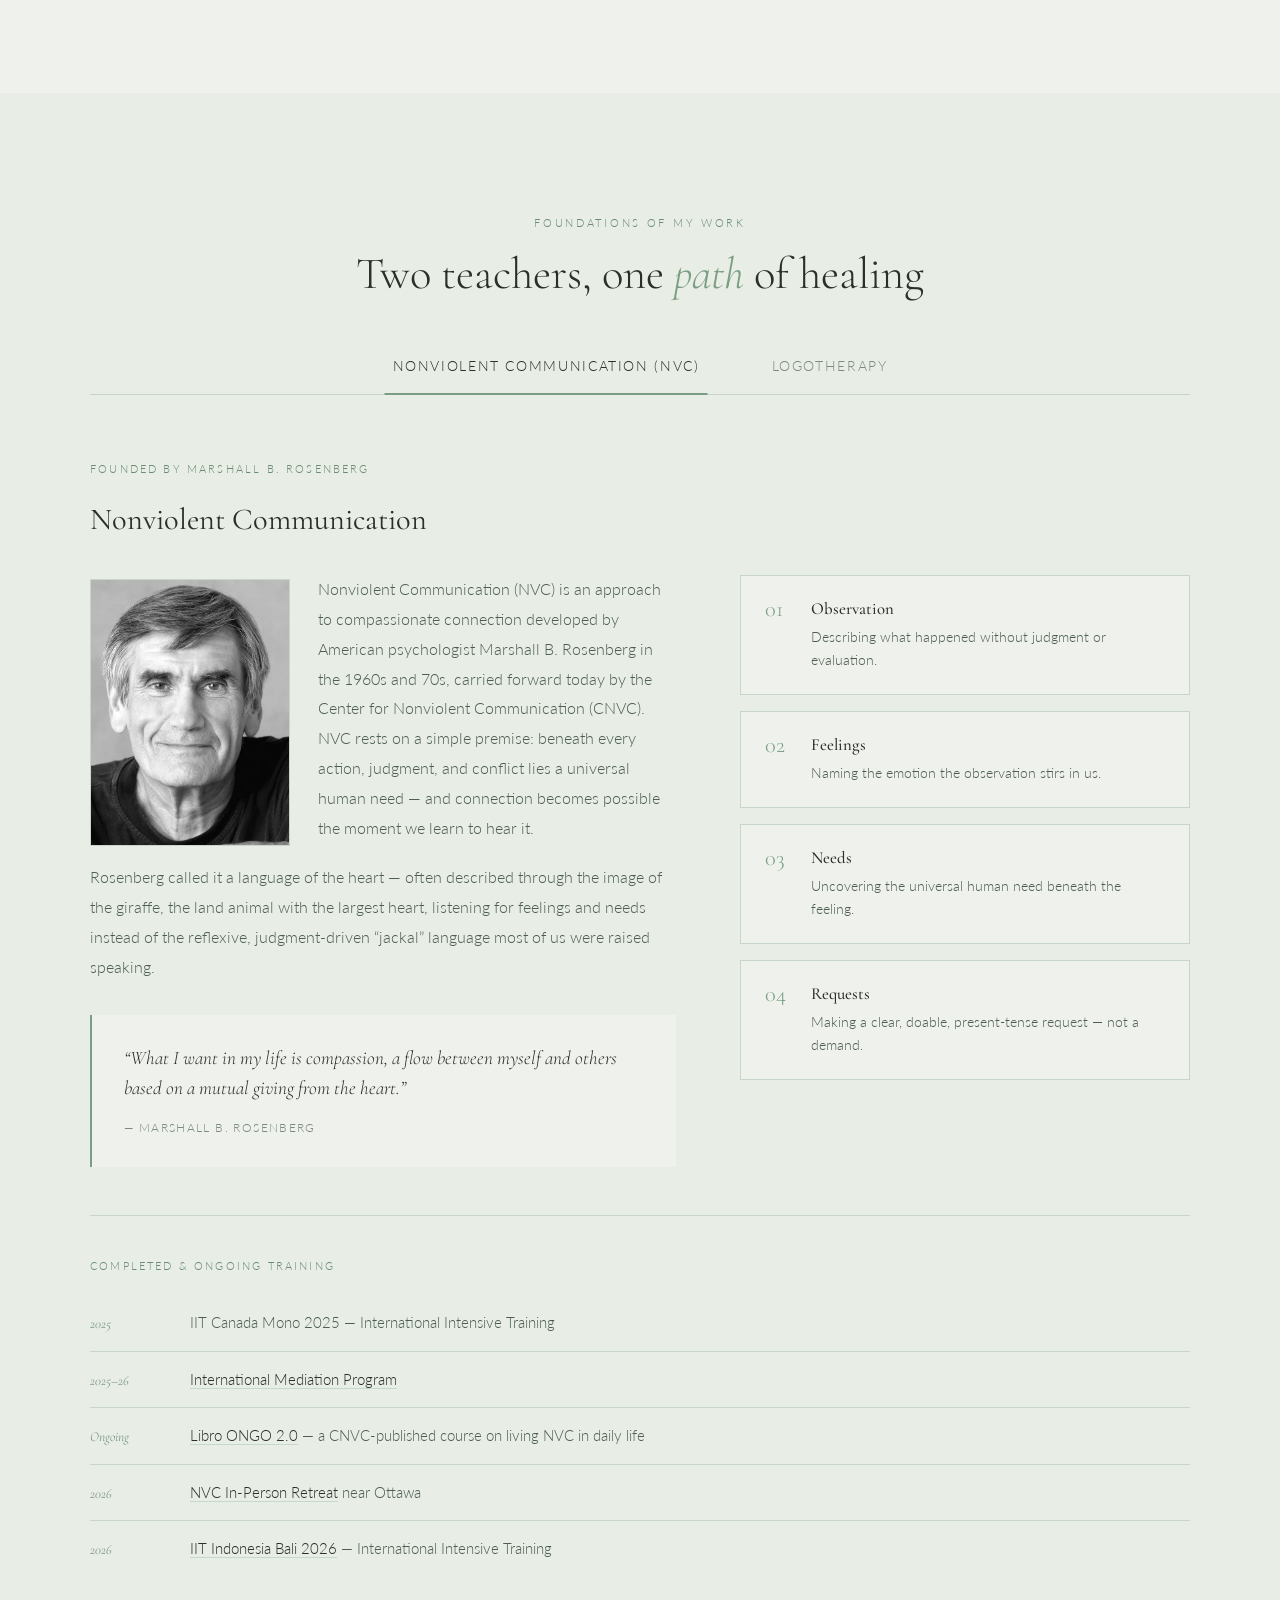
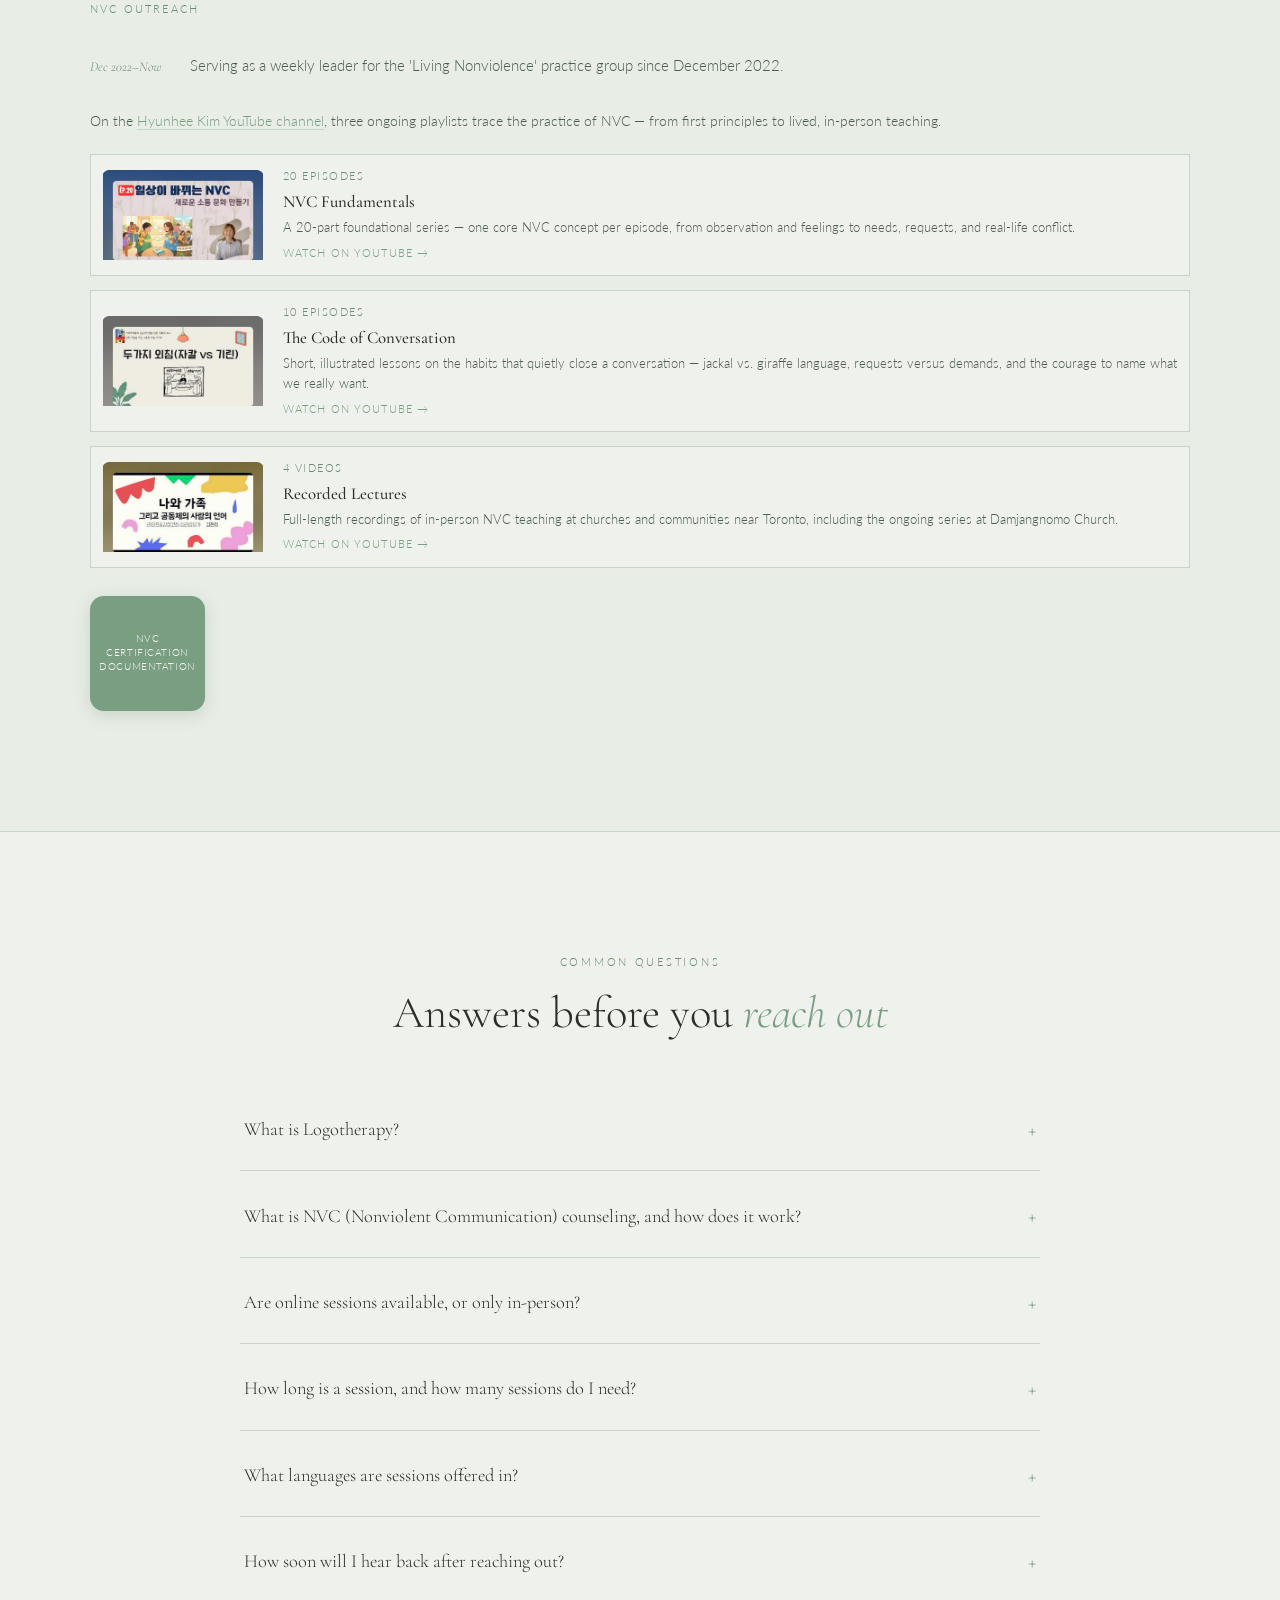
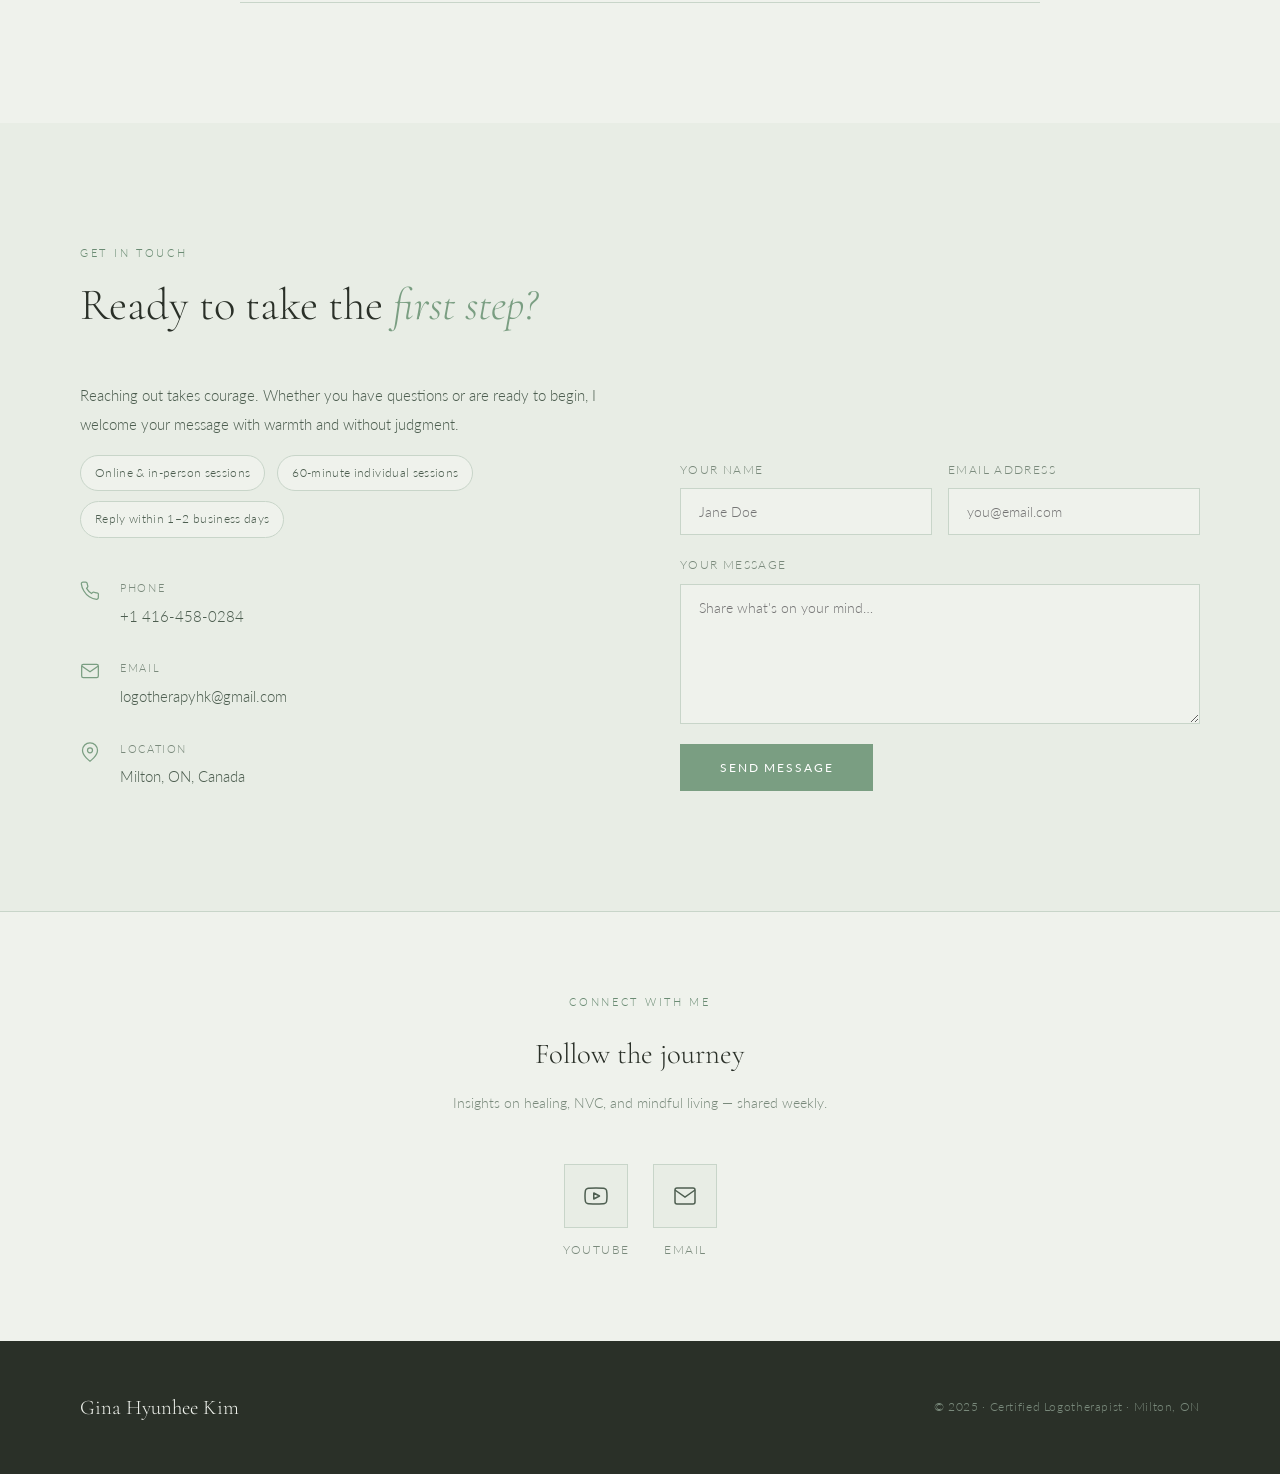
==== commit ca5c5678: "YouTube 소개 카드 레이아웃 개선 및 NVC 인증 서류 버튼 추가 - youtube-playlists 카드를 큰 썸네일 그리드에서 작은 썸네일 + 텍스트 행 목록으로 재설계 " ====
--- a/index.html
+++ b/index.html
@@ -588,6 +588,10 @@
               </div>
             </a>
           </div>
+
+          <div class="youtube-doc-cta">
+            <a href="docs/NVC-Certification-Documentation-Eng.pdf" target="_blank" class="youtube-doc-btn">NVC Certification Documentation</a>
+          </div>
         </div>
       </div>
 
--- a/css/style.css
+++ b/css/style.css
@@ -201,14 +201,14 @@
   justify-content: center;
   text-align: center;
   flex: 0 0 auto;
-  width: 190px;
-  height: 190px;
-  padding: 16px;
+  width: 150px;
+  height: 150px;
+  padding: 13px;
   border: 1px solid var(--accent);
-  border-radius: 20px;
+  border-radius: 16px;
   color: var(--accent);
-  font-size: 0.78rem;
-  letter-spacing: 0.1em;
+  font-size: 0.62rem;
+  letter-spacing: 0.08em;
   text-transform: uppercase;
   text-decoration: none;
   transition: all 0.3s;
@@ -225,14 +225,14 @@
   align-items: center;
   justify-content: center;
   text-align: center;
-  gap: 8px;
+  gap: 6px;
   flex: 0 0 auto;
-  width: 190px;
-  height: 190px;
-  padding: 16px;
+  width: 150px;
+  height: 150px;
+  padding: 13px;
   background: var(--accent);
   border: none;
-  border-radius: 20px;
+  border-radius: 16px;
   text-decoration: none;
   transition: all 0.3s;
   box-shadow: 0 4px 20px rgba(122, 158, 130, 0.35);
@@ -249,8 +249,8 @@
 }
 
 .ongo-btn-label {
-  font-size: 0.65rem;
-  letter-spacing: 0.18em;
+  font-size: 0.52rem;
+  letter-spacing: 0.14em;
   text-transform: uppercase;
   color: rgba(255, 255, 255, 0.75);
   display: block;
@@ -258,15 +258,15 @@
 
 .ongo-btn-title {
   font-family: var(--font-serif);
-  font-size: 1.05rem;
+  font-size: 0.83rem;
   font-weight: 400;
   color: white;
   display: block;
 }
 
 .ongo-btn svg {
-  width: 18px;
-  height: 18px;
+  width: 14px;
+  height: 14px;
   color: rgba(255, 255, 255, 0.85);
   flex-shrink: 0;
   transition: transform 0.25s;
@@ -1103,27 +1103,31 @@
 }
 
 .youtube-playlists {
-  display: grid;
-  grid-template-columns: repeat(3, 1fr);
+  display: flex;
+  flex-direction: column;
+  gap: 14px;
+}
+
+.playlist-card {
+  display: flex;
+  align-items: center;
   gap: 20px;
-}
-
-.playlist-card {
-  display: flex;
-  flex-direction: column;
+  padding: 12px;
   background: var(--warm-white);
   border: 1px solid var(--border);
   text-decoration: none;
-  overflow: hidden;
-  transition: transform 0.25s ease, box-shadow 0.25s ease;
+  transition: transform 0.25s ease, box-shadow 0.25s ease, border-color 0.25s ease;
 }
 
 .playlist-card:hover {
-  transform: translateY(-4px);
-  box-shadow: 0 14px 32px rgba(42, 48, 40, 0.12);
+  transform: translateY(-2px);
+  box-shadow: 0 10px 24px rgba(42, 48, 40, 0.1);
+  border-color: var(--accent-light);
 }
 
 .playlist-thumb {
+  flex-shrink: 0;
+  width: 160px;
   aspect-ratio: 16/9;
   overflow: hidden;
   position: relative;
@@ -1157,17 +1161,18 @@
 }
 
 .playlist-play svg {
-  width: 44px;
-  height: 44px;
+  width: 30px;
+  height: 30px;
   color: white;
   filter: drop-shadow(0 2px 8px rgba(0, 0, 0, 0.35));
 }
 
 .playlist-info {
-  padding: 20px 22px 22px;
+  min-width: 0;
+  flex: 1;
   display: flex;
   flex-direction: column;
-  gap: 8px;
+  gap: 5px;
 }
 
 .playlist-meta {
@@ -1179,16 +1184,20 @@
 
 .playlist-info h5 {
   font-family: var(--font-serif);
-  font-size: 1.1rem;
+  font-size: 1.05rem;
   font-weight: 500;
   color: var(--dark);
   line-height: 1.3;
 }
 
 .playlist-info p {
-  font-size: 0.82rem;
+  font-size: 0.8rem;
   color: var(--mid);
-  line-height: 1.7;
+  line-height: 1.55;
+  display: -webkit-box;
+  -webkit-box-orient: vertical;
+  -webkit-line-clamp: 2;
+  overflow: hidden;
 }
 
 .playlist-link {
@@ -1196,7 +1205,37 @@
   letter-spacing: 0.1em;
   text-transform: uppercase;
   color: var(--accent);
-  margin-top: 6px;
+}
+
+.youtube-doc-cta {
+  margin-top: 28px;
+}
+
+.youtube-doc-btn {
+  display: flex;
+  flex-direction: column;
+  align-items: center;
+  justify-content: center;
+  text-align: center;
+  width: 115px;
+  height: 115px;
+  padding: 10px;
+  background: var(--accent);
+  color: white;
+  border-radius: 14px;
+  font-size: 0.62rem;
+  letter-spacing: 0.06em;
+  text-transform: uppercase;
+  line-height: 1.4;
+  text-decoration: none;
+  transition: all 0.3s;
+  box-shadow: 0 4px 16px rgba(122, 158, 130, 0.3);
+}
+
+.youtube-doc-btn:hover {
+  background: var(--sage);
+  transform: translateY(-2px);
+  box-shadow: 0 8px 22px rgba(122, 158, 130, 0.4);
 }
 
 /* ─── FAQ ─── */
@@ -1572,7 +1611,6 @@
   .timeline-card p { max-width: none; }
 
   .foundations-grid { grid-template-columns: 1fr; gap: 40px; }
-  .youtube-playlists { grid-template-columns: 1fr; }
 }
 
 @media (max-width: 900px) {
@@ -1603,4 +1641,8 @@
   .activity-list li { flex-direction: column; gap: 4px; }
   .activity-tag { min-width: 0; }
   .foundations-photo-frame { float: none; width: 160px; margin: 0 0 16px; }
-}
+
+  .playlist-card { flex-direction: column; align-items: stretch; }
+  .playlist-thumb { width: 100%; }
+  .playlist-info p { -webkit-line-clamp: 3; }
+}
